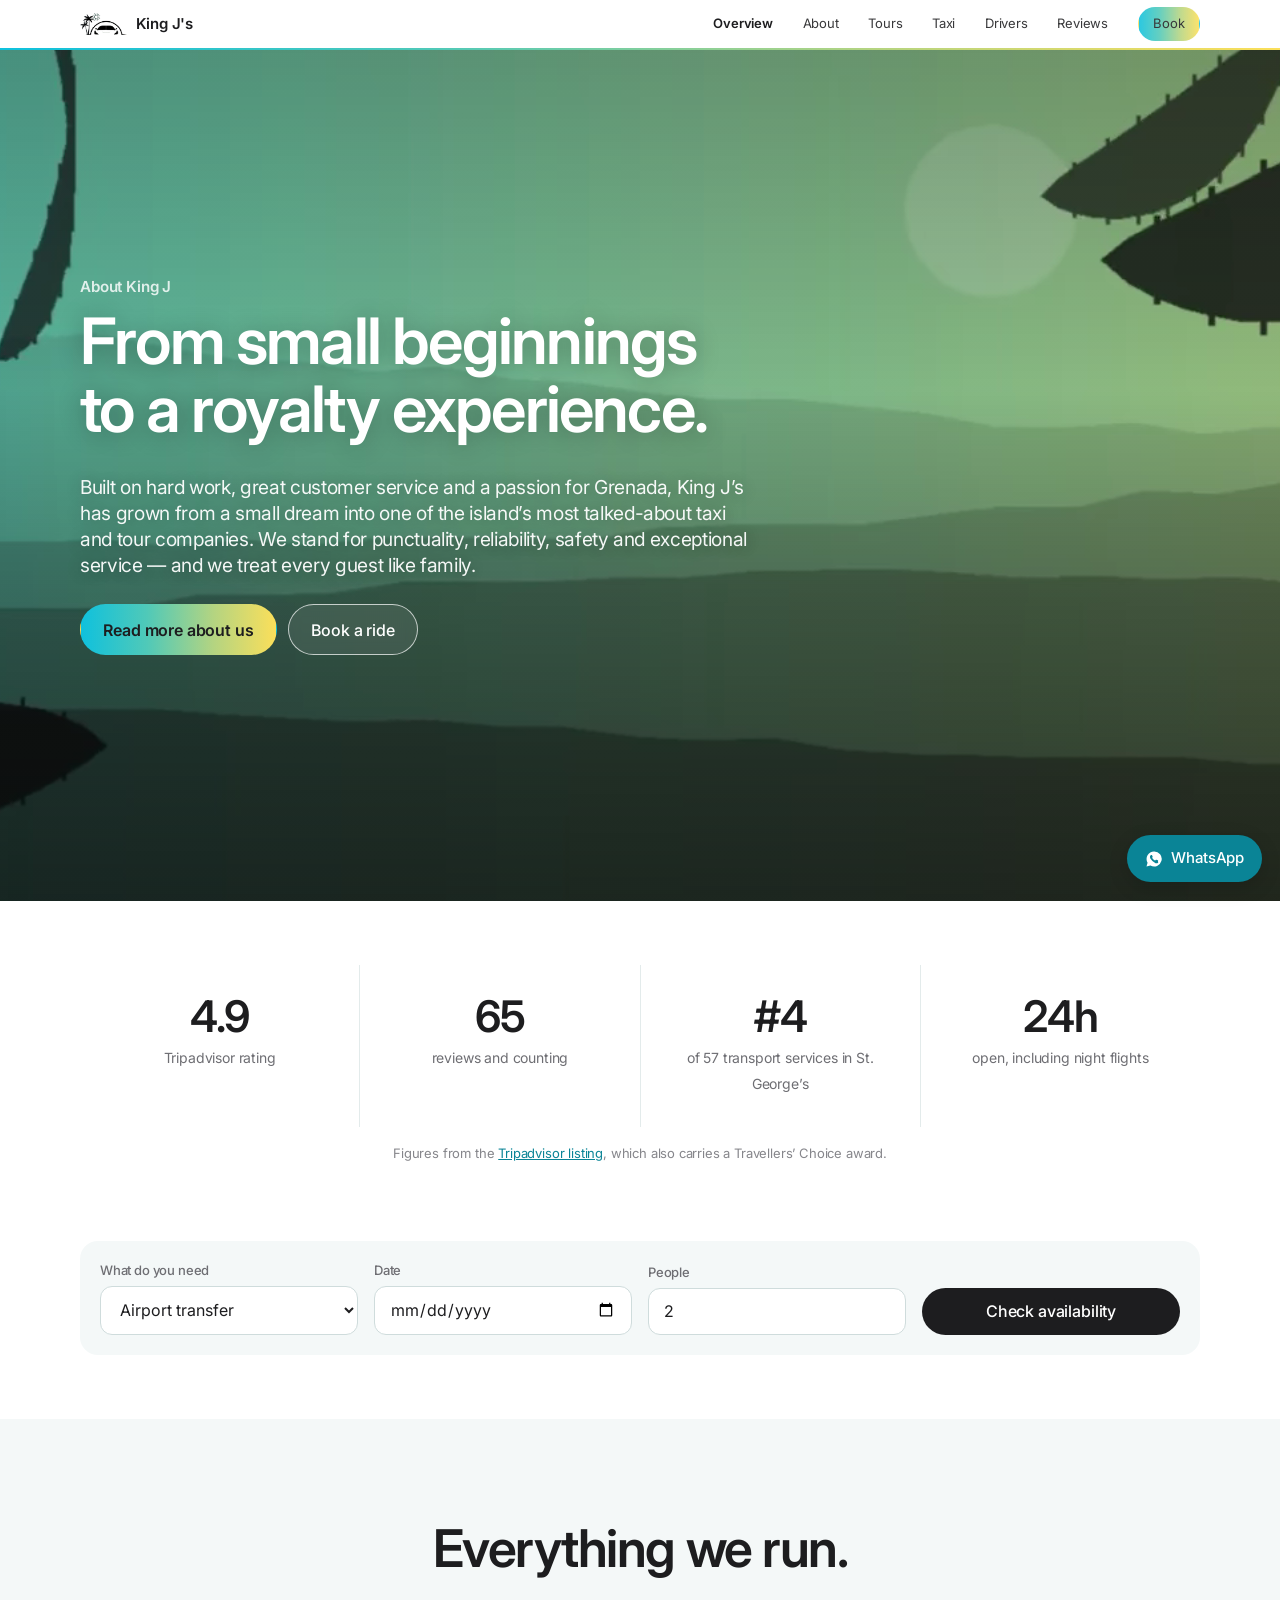
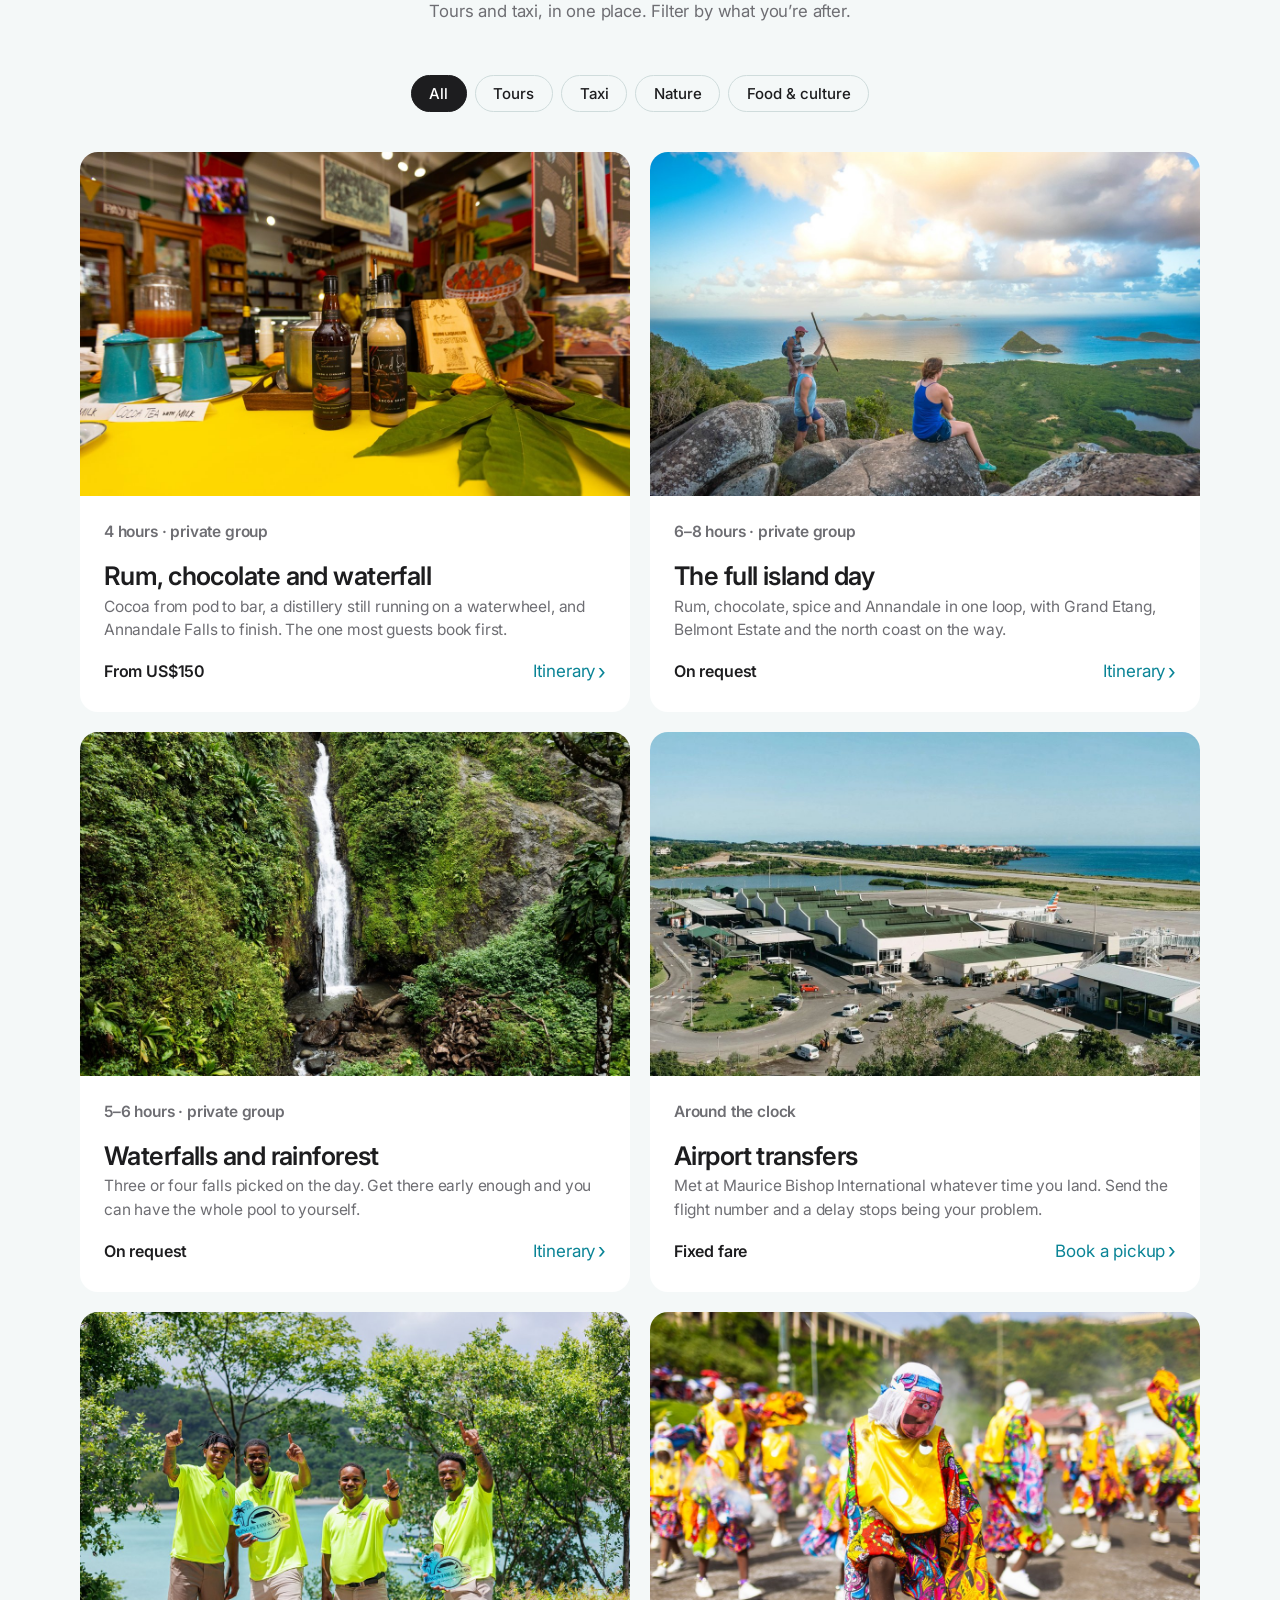
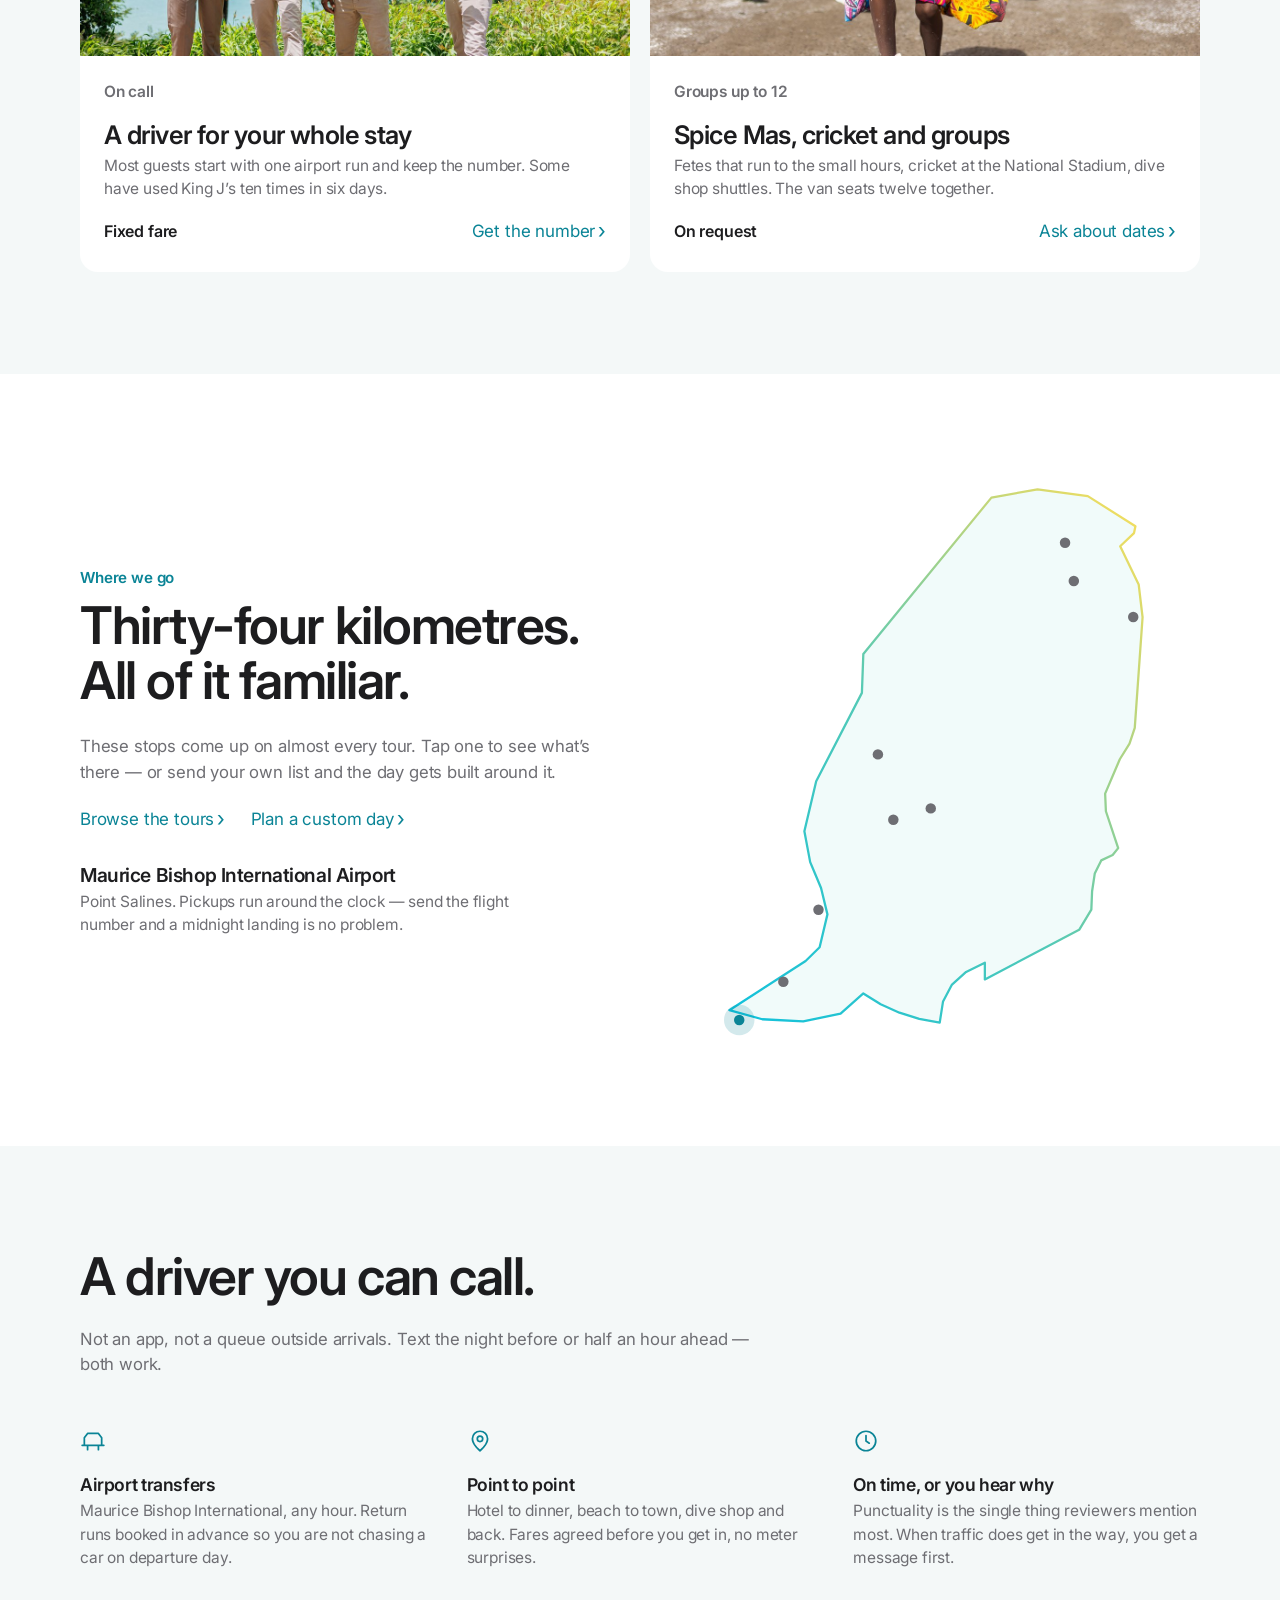
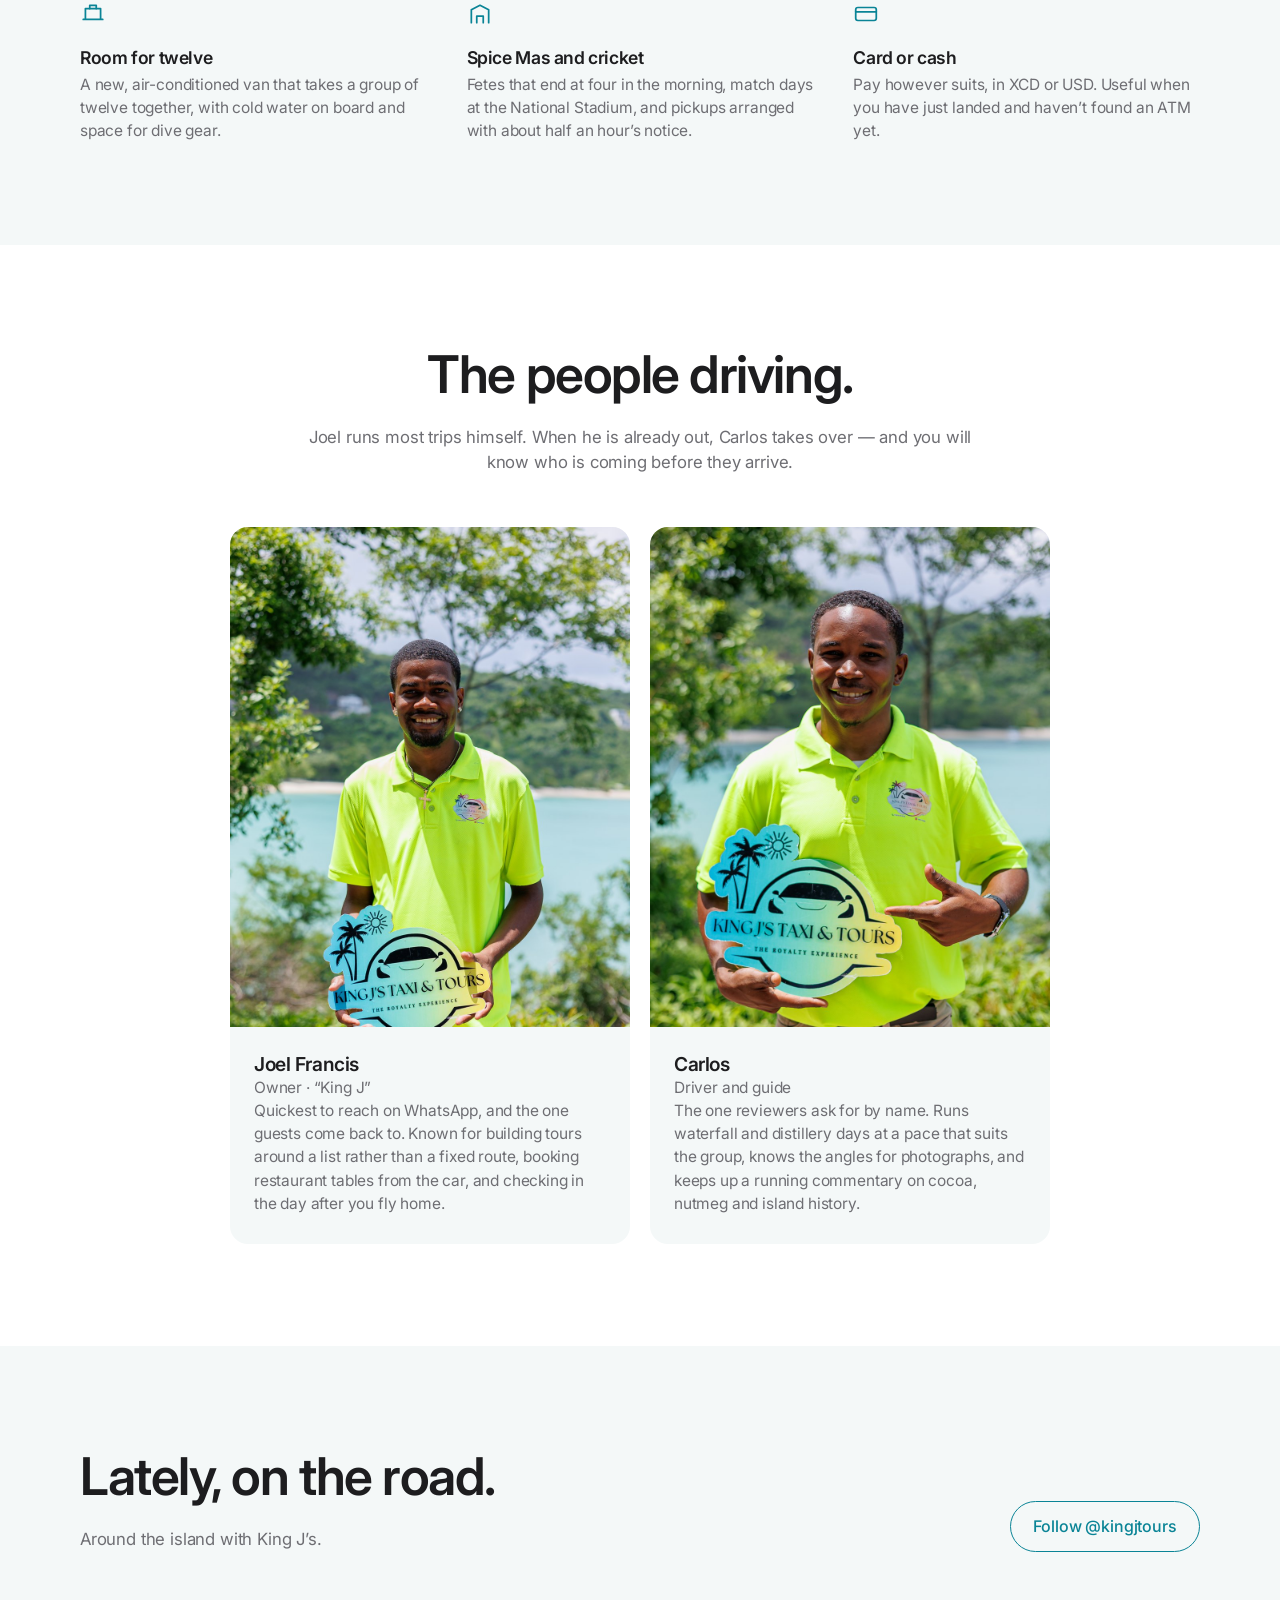
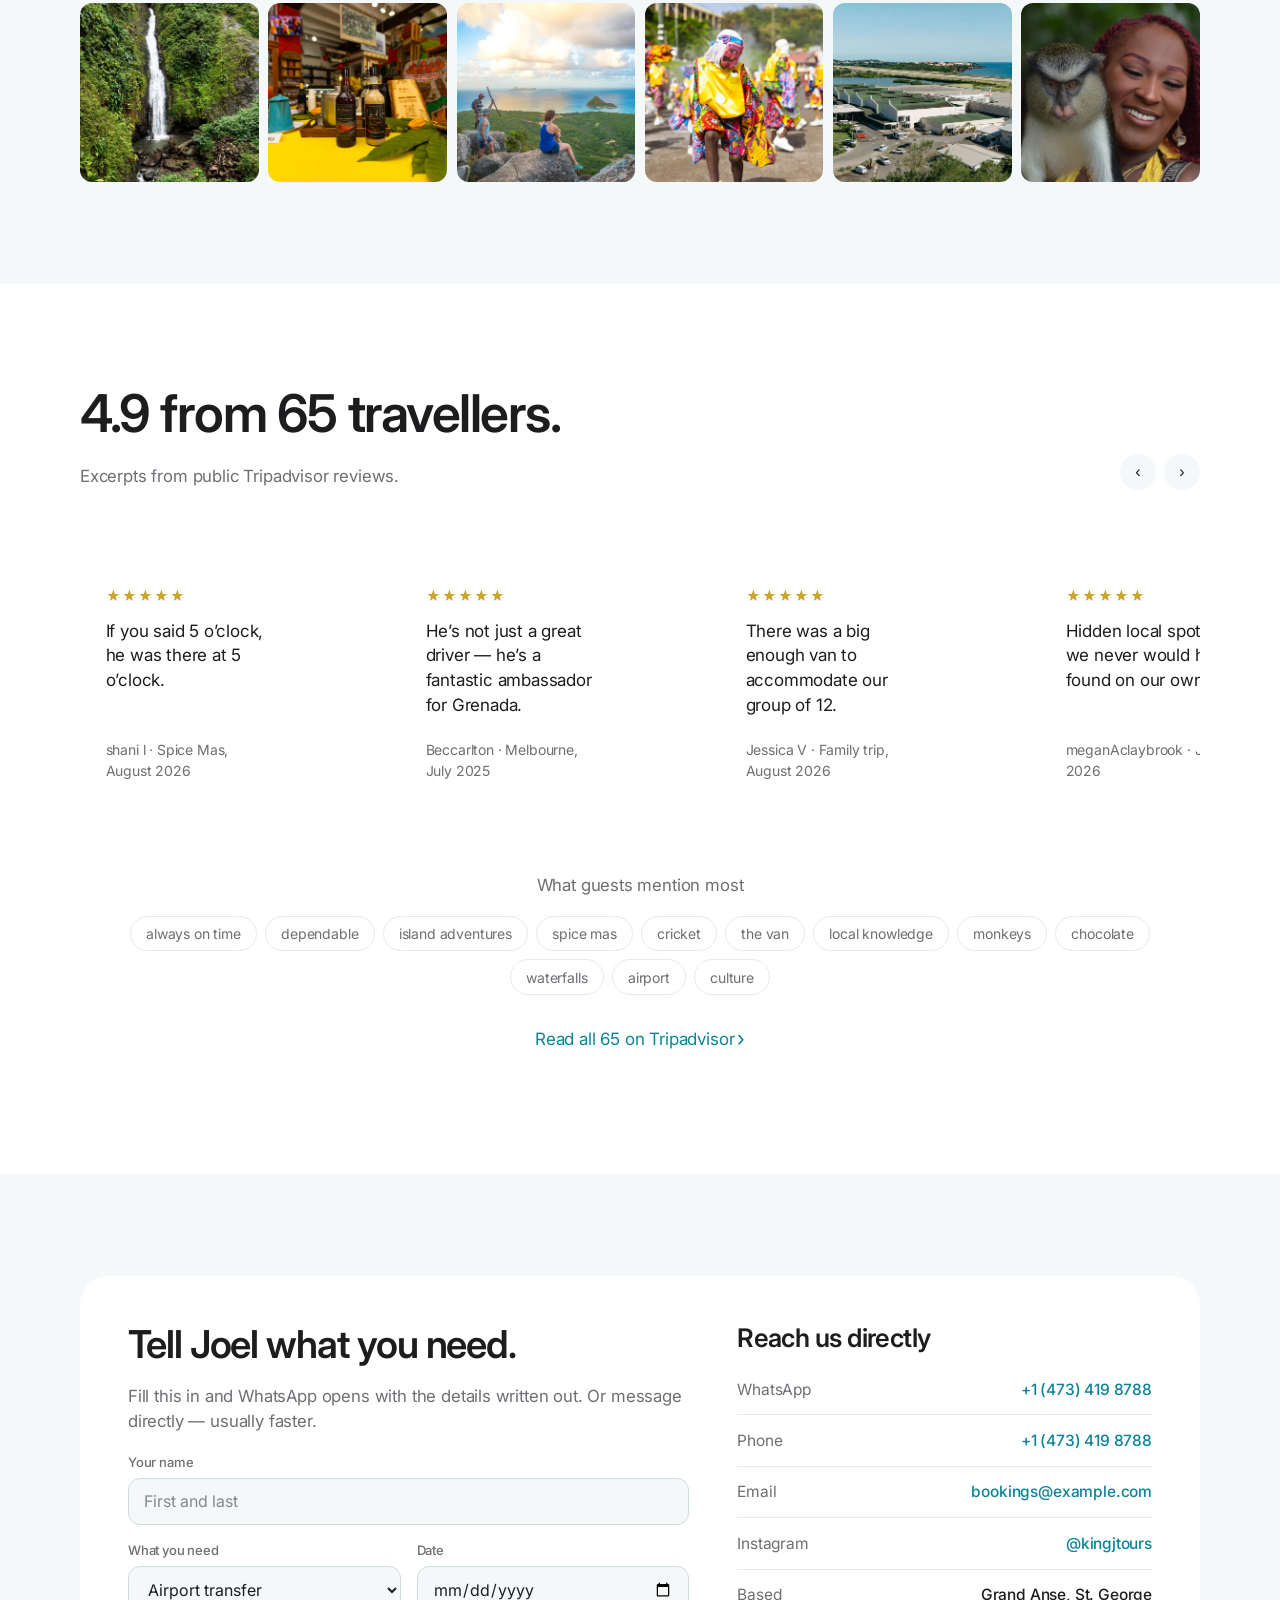
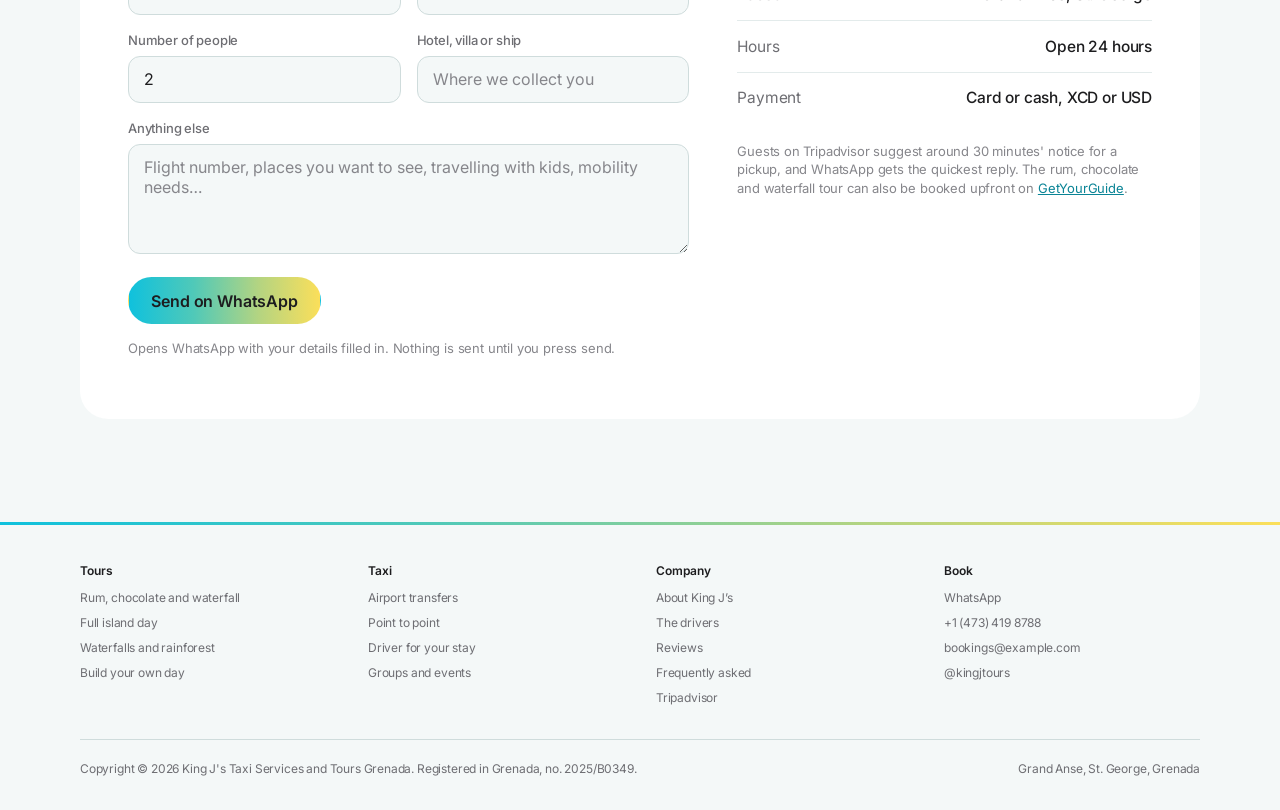
==== index.html @ 4b61e9f8 "Add files via upload" ====
<!DOCTYPE html>
<html lang="en">
<head>
<meta charset="utf-8">
<meta name="viewport" content="width=device-width, initial-scale=1">
<title>King J&rsquo;s Taxi Services &amp; Tours &mdash; Private taxi and island tours in Grenada</title>
<meta name="description" content="Private taxi and island tours in Grenada. 4.9 from 65 Tripadvisor reviews. Airport transfers around the clock, a driver for your whole stay, and tours built around your list.">
<link rel="icon" href="assets/img/kingj-logo.png">
<link rel="preconnect" href="https://fonts.googleapis.com">
<link rel="preconnect" href="https://fonts.gstatic.com" crossorigin>
<link href="https://fonts.googleapis.com/css2?family=Inter:wght@400;500;600;700&display=swap" rel="stylesheet">
<link rel="stylesheet" href="assets/css/style.css">
</head>
<body>
<a class="skip" href="#main">Skip to content</a>

<header class="masthead">
  <div class="wrap wrap--wide masthead__inner">
    <a class="brand" href="index.html">
      <img src="assets/img/kingj-mark.png" alt="" width="1186" height="556">
      <span class="brand__name">King J's</span>
    </a>
    <button class="nav-toggle" type="button" aria-expanded="false" aria-controls="primary-nav">Menu</button>
    <nav class="nav" id="primary-nav" aria-label="Primary">
      <a href="index.html" aria-current="page">Overview</a>
      <a href="about.html">About</a>
      <a href="tours.html">Tours</a>
      <a href="index.html#taxi">Taxi</a>
      <a href="index.html#drivers">Drivers</a>
      <a href="index.html#reviews">Reviews</a>
      <a class="btn btn--primary" href="contact.html">Book</a>
    </nav>
  </div>
</header>

<main id="main">

  <!-- HERO SLIDER -->
  <section class="hero">
      <video class="hero__bg" autoplay muted loop playsinline preload="metadata" aria-label="A waterfall in tropical rainforest">
          <!-- 1. assets/video/hero.mp4 if you add one (own footage, or the Pexels clip downloaded)
               2. real HD waterfall footage from Pexels, free licence
               3. generated placeholder loop, only if the network fails -->
          <source src="assets/video/hero.mp4" type="video/mp4">
          <source src="https://videos.pexels.com/video-files/33720041/14319041_1920_1080_24fps.mp4" type="video/mp4">
          <source src="assets/video/rainforest-placeholder.mp4" type="video/mp4">
          <source src="assets/video/rainforest-placeholder.webm" type="video/webm">
        </video>
      <div class="hero__scrim"></div>
      <article class="slide slide--about is-active">
        <div class="wrap wrap--wide slide__inner">
          <p class="eyebrow eyebrow--light">About King J</p>
          <h1>From small beginnings to a royalty experience.</h1>
          <p class="lede">Built on hard work, great customer service and a passion for Grenada, King J&rsquo;s has grown from a small dream into one of the island&rsquo;s most talked-about taxi and tour companies. We stand for punctuality, reliability, safety and exceptional service &mdash; and we treat every guest like family.</p>
          <p class="slide__actions"><a class="btn btn--primary" href="about.html">Read more about us</a><a class="btn btn--ghost" href="contact.html">Book a ride</a></p>
        </div>
      </article>
  </section>

  <!-- STATS -->
  <section class="band band--tight">
    <div class="wrap wrap--wide">
      <div class="stats">
        <div class="stat"><b>4.9</b><span>Tripadvisor rating</span></div>
        <div class="stat"><b>65</b><span>reviews and counting</span></div>
        <div class="stat"><b>#4</b><span>of 57 transport services in St. George&rsquo;s</span></div>
        <div class="stat"><b>24h</b><span>open, including night flights</span></div>
      </div>
      <p class="fine center" style="margin-top:1.1rem">Figures from the <a href='https://www.tripadvisor.com/Attraction_Review-g147296-d32974314-Reviews-King_J_s_Taxi_Services_Tours-St_George_s_Saint_George_Parish_Grenada.html' rel="noopener">Tripadvisor listing</a>, which also carries a Travellers&rsquo; Choice award.</p>
    </div>
  </section>

  <!-- QUICK BOOK -->
  <section class="band band--tight" style="padding-top:0">
    <div class="wrap wrap--wide">
      <form class="quickbar" id="quick-form" data-whatsapp='14734198788' aria-label="Quick booking">
        <div class="field" style="margin:0">
          <label for="q-service">What do you need</label>
          <select id="q-service" name="service">
            <option>Airport transfer</option>
            <option>Taxi around the island</option>
            <option>Driver for my whole stay</option>
            <option>Rum, chocolate and waterfall tour</option>
            <option>Full island tour</option>
            <option>Something custom</option>
          </select>
        </div>
        <div class="field" style="margin:0">
          <label for="q-date">Date</label>
          <input id="q-date" name="date" type="date">
        </div>
        <div class="field" style="margin:0">
          <label for="q-guests">People</label>
          <input id="q-guests" name="guests" type="number" min="1" value="2">
        </div>
        <div class="quickbar__go"><button class="btn btn--dark" type="submit">Check availability</button></div>
      </form>
    </div>
  </section>

  <!-- EXPLORE -->
  <section class="band band--alt" id="explore">
    <div class="wrap wrap--wide">
      <div class="band__head center">
        <h2>Everything we run.</h2>
        <p class="sub">Tours and taxi, in one place. Filter by what you&rsquo;re after.</p>
      </div>
      <div class="tabs" role="tablist" aria-label="Filter services">
        <button type="button" role="tab" data-filter="all" aria-selected="true">All</button>
        <button type="button" role="tab" data-filter="tour" aria-selected="false">Tours</button>
        <button type="button" role="tab" data-filter="taxi" aria-selected="false">Taxi</button>
        <button type="button" role="tab" data-filter="nature" aria-selected="false">Nature</button>
        <button type="button" role="tab" data-filter="culture" aria-selected="false">Food &amp; culture</button>
      </div>
      <div class="tiles">
        <a class="tile" href="tours.html#chocolate" data-cat="tour culture">
          <figure class="photo "><img src="assets/img/card-chocolate.jpg" alt="Cocoa rum liqueurs and fresh cocoa pods at the tasting" loading="lazy"></figure>
          <div class="tile__body">
            <p class="tile__kicker">4 hours &middot; private group</p>
            <h3>Rum, chocolate and waterfall</h3>
            <p>Cocoa from pod to bar, a distillery still running on a waterwheel, and Annandale Falls to finish. The one most guests book first.</p>
            <div class="tile__foot"><span class="tile__price">From US$150</span><span class="chev">Itinerary</span></div>
          </div>
        </a>
        <a class="tile" href="tours.html#island" data-cat="tour culture nature">
          <figure class="photo "><img src="assets/img/card-island.jpg" alt="The view from Welcome Stone over Levera and the northern isles" loading="lazy"></figure>
          <div class="tile__body">
            <p class="tile__kicker">6&ndash;8 hours &middot; private group</p>
            <h3>The full island day</h3>
            <p>Rum, chocolate, spice and Annandale in one loop, with Grand Etang, Belmont Estate and the north coast on the way.</p>
            <div class="tile__foot"><span class="tile__price">On request</span><span class="chev">Itinerary</span></div>
          </div>
        </a>
        <a class="tile" href="tours.html#waterfalls" data-cat="tour nature">
          <figure class="photo "><img src="assets/img/card-falls.jpg" alt="A waterfall in the Grenadian rainforest" loading="lazy"></figure>
          <div class="tile__body">
            <p class="tile__kicker">5&ndash;6 hours &middot; private group</p>
            <h3>Waterfalls and rainforest</h3>
            <p>Three or four falls picked on the day. Get there early enough and you can have the whole pool to yourself.</p>
            <div class="tile__foot"><span class="tile__price">On request</span><span class="chev">Itinerary</span></div>
          </div>
        </a>
        <a class="tile" href="contact.html" data-cat="taxi">
          <figure class="photo "><img src="assets/img/card-airport.jpg" alt="Maurice Bishop International Airport from the hillside" loading="lazy"></figure>
          <div class="tile__body">
            <p class="tile__kicker">Around the clock</p>
            <h3>Airport transfers</h3>
            <p>Met at Maurice Bishop International whatever time you land. Send the flight number and a delay stops being your problem.</p>
            <div class="tile__foot"><span class="tile__price">Fixed fare</span><span class="chev">Book a pickup</span></div>
          </div>
        </a>
        <a class="tile" href="contact.html" data-cat="taxi">
          <figure class="photo "><img src="assets/img/card-taxi.jpg" alt="The King J&rsquo;s drivers above Grand Anse" loading="lazy"></figure>
          <div class="tile__body">
            <p class="tile__kicker">On call</p>
            <h3>A driver for your whole stay</h3>
            <p>Most guests start with one airport run and keep the number. Some have used King J&rsquo;s ten times in six days.</p>
            <div class="tile__foot"><span class="tile__price">Fixed fare</span><span class="chev">Get the number</span></div>
          </div>
        </a>
        <a class="tile" href="contact.html" data-cat="taxi culture">
          <figure class="photo "><img src="assets/img/card-events.jpg" alt="An ole mas band on the road at Spice Mas" loading="lazy"></figure>
          <div class="tile__body">
            <p class="tile__kicker">Groups up to 12</p>
            <h3>Spice Mas, cricket and groups</h3>
            <p>Fetes that run to the small hours, cricket at the National Stadium, dive shop shuttles. The van seats twelve together.</p>
            <div class="tile__foot"><span class="tile__price">On request</span><span class="chev">Ask about dates</span></div>
          </div>
        </a>
      </div>
    </div>
  </section>

  <!-- MAP -->
  <section class="band" id="map">
    <div class="wrap wrap--wide split">
      <div>
        <p class="eyebrow">Where we go</p>
        <h2>Thirty-four kilometres. All of it familiar.</h2>
        <p class="sub">These stops come up on almost every tour. Tap one to see what&rsquo;s there &mdash; or send your own list and the day gets built around it.</p>
        <div class="chev-row" style="margin-top:1.4rem"><a class="chev" href="tours.html">Browse the tours</a><a class="chev" href="contact.html">Plan a custom day</a></div>
        <div class="island__readout" aria-live="polite" style="margin-top:2rem">
          <h3 id="stop-title">Maurice Bishop International Airport</h3>
          <p id="stop-desc">Point Salines. Pickups run around the clock — send the flight number and a midnight landing is no problem.</p>
        </div>
      </div>
      <div class="island"><svg viewBox="0 0 462 588" role="img" aria-label="Map of Grenada showing the stops King J's drives to">
          <title>Grenada</title>
          <defs><linearGradient id="coastGrad" x1="0" y1="1" x2="1" y2="0"><stop offset="0%" stop-color="#0FC1DD"/><stop offset="45%" stop-color="#50C9B8"/><stop offset="75%" stop-color="#B4D481"/><stop offset="100%" stop-color="#FBDF5A"/></linearGradient></defs>
          <path class="island__coast" d="M 424.4 73.8 L 443.8 113.9 L 447.9 148.3 L 439.7 264.5 L 434.2 281.0 L 424.0 297.4 L 408.6 333.5 L 409.4 352.0 L 422.3 390.7 L 416.5 398.0 L 404.5 403.6 L 397.7 417.5 L 394.9 436.0 L 394.1 455.3 L 381.3 476.5 L 282.3 528.6 L 282.3 511.0 L 262.6 520.7 L 247.8 534.0 L 238.4 551.7 L 234.9 574.0 L 213.4 570.0 L 192.6 563.5 L 172.9 554.6 L 154.7 543.3 L 130.8 564.4 L 91.6 572.7 L 48.6 570.4 L 14.0 560.9 L 94.1 509.2 L 108.8 494.8 L 117.0 460.3 L 110.3 432.6 L 98.9 405.4 L 92.8 373.1 L 105.2 320.5 L 153.2 227.7 L 154.7 186.8 L 289.2 22.7 L 337.6 14.0 L 390.4 21.1 L 440.4 52.7 L 438.9 60.0 Z"/>
          <g class="pin" role="button" tabindex="0" aria-pressed="true" data-name="Maurice Bishop International Airport" data-desc="Point Salines. Pickups run around the clock — send the flight number and a midnight landing is no problem."><circle class="halo" cx="24.4" cy="571.2" r="16"/><circle class="dot" cx="24.4" cy="571.2" r="5.5"/></g>
          <g class="pin" role="button" tabindex="0" aria-pressed="false" data-name="Grand Anse" data-desc="Two miles of beach, most of the island's hotels, and where King J's is based."><circle class="halo" cx="70.7" cy="531.1" r="16"/><circle class="dot" cx="70.7" cy="531.1" r="5.5"/></g>
          <g class="pin" role="button" tabindex="0" aria-pressed="false" data-name="St. George's &amp; Fort Frederick" data-desc="The harbour, Market Square on a Saturday morning, and the fort with a view of both coasts."><circle class="halo" cx="107.6" cy="455.4" r="16"/><circle class="dot" cx="107.6" cy="455.4" r="5.5"/></g>
          <g class="pin" role="button" tabindex="0" aria-pressed="false" data-name="Annandale Falls" data-desc="The waterfall that finishes most half-day tours. Easy to reach, deep enough to swim."><circle class="halo" cx="186.2" cy="360.9" r="16"/><circle class="dot" cx="186.2" cy="360.9" r="5.5"/></g>
          <g class="pin" role="button" tabindex="0" aria-pressed="false" data-name="Concord Falls" data-desc="Up the valley, then a short walk. Quieter than Annandale and good for a long swim."><circle class="halo" cx="170.0" cy="292.3" r="16"/><circle class="dot" cx="170.0" cy="292.3" r="5.5"/></g>
          <g class="pin" role="button" tabindex="0" aria-pressed="false" data-name="Grand Etang National Park" data-desc="A crater lake at 1,700 feet. Guests regularly mention the mona monkeys along this road."><circle class="halo" cx="225.5" cy="349.0" r="16"/><circle class="dot" cx="225.5" cy="349.0" r="5.5"/></g>
          <g class="pin" role="button" tabindex="0" aria-pressed="false" data-name="Belmont Estate" data-desc="A working cocoa plantation in St. Patrick's — tree to bar, and lunch worth planning around."><circle class="halo" cx="375.7" cy="110.3" r="16"/><circle class="dot" cx="375.7" cy="110.3" r="5.5"/></g>
          <g class="pin" role="button" tabindex="0" aria-pressed="false" data-name="River Antoine Rum Distillery" data-desc="Still running on a waterwheel from the 1780s. The overproof is as strong as people warn you."><circle class="halo" cx="438.1" cy="148.1" r="16"/><circle class="dot" cx="438.1" cy="148.1" r="5.5"/></g>
          <g class="pin" role="button" tabindex="0" aria-pressed="false" data-name="Sauteurs &amp; Levera" data-desc="The far north. Leapers' Hill, the Atlantic on one side, turtle beaches in season."><circle class="halo" cx="366.5" cy="70.1" r="16"/><circle class="dot" cx="366.5" cy="70.1" r="5.5"/></g>
        </svg></div>
    </div>
  </section>

  <!-- TAXI -->
  <section class="band band--alt" id="taxi">
    <div class="wrap wrap--wide">
      <div class="band__head">
        <h2>A driver you can call.</h2>
        <p class="sub">Not an app, not a queue outside arrivals. Text the night before or half an hour ahead &mdash; both work.</p>
      </div>
      <div class="features">
        <div class="feature">
          <svg class="feature__mark" viewBox="0 0 24 24" aria-hidden="true"><path d="M2 16h20M4 16V9l3-4h10l3 4v7M7 20v-4M17 20v-4"/></svg>
          <h3>Airport transfers</h3>
          <p>Maurice Bishop International, any hour. Return runs booked in advance so you are not chasing a car on departure day.</p>
        </div>
        <div class="feature">
          <svg class="feature__mark" viewBox="0 0 24 24" aria-hidden="true"><path d="M12 21s7-5.6 7-11a7 7 0 1 0-14 0c0 5.4 7 11 7 11Z"/><circle cx="12" cy="10" r="2.5"/></svg>
          <h3>Point to point</h3>
          <p>Hotel to dinner, beach to town, dive shop and back. Fares agreed before you get in, no meter surprises.</p>
        </div>
        <div class="feature">
          <svg class="feature__mark" viewBox="0 0 24 24" aria-hidden="true"><circle cx="12" cy="12" r="9"/><path d="M12 7v5l3 2"/></svg>
          <h3>On time, or you hear why</h3>
          <p>Punctuality is the single thing reviewers mention most. When traffic does get in the way, you get a message first.</p>
        </div>
        <div class="feature">
          <svg class="feature__mark" viewBox="0 0 24 24" aria-hidden="true"><path d="M3 17h18M5 17V7h14v10"/><path d="M9 7V4h6v3"/></svg>
          <h3>Room for twelve</h3>
          <p>A new, air-conditioned van that takes a group of twelve together, with cold water on board and space for dive gear.</p>
        </div>
        <div class="feature">
          <svg class="feature__mark" viewBox="0 0 24 24" aria-hidden="true"><path d="M4 20V8l8-4 8 4v12"/><path d="M9 20v-6h6v6"/></svg>
          <h3>Spice Mas and cricket</h3>
          <p>Fetes that end at four in the morning, match days at the National Stadium, and pickups arranged with about half an hour&rsquo;s notice.</p>
        </div>
        <div class="feature">
          <svg class="feature__mark" viewBox="0 0 24 24" aria-hidden="true"><rect x="2.5" y="6" width="19" height="12" rx="2"/><path d="M2.5 10h19"/></svg>
          <h3>Card or cash</h3>
          <p>Pay however suits, in XCD or USD. Useful when you have just landed and haven&rsquo;t found an ATM yet.</p>
        </div>
      </div>
    </div>
  </section>

  <!-- DRIVERS -->
  <section class="band" id="drivers">
    <div class="wrap wrap--wide">
      <div class="band__head center">
        <h2>The people driving.</h2>
        <p class="sub">Joel runs most trips himself. When he is already out, Carlos takes over &mdash; and you will know who is coming before they arrive.</p>
      </div>
      <div class="people people--two">
        <div class="person">
          <figure class="photo"><img src="assets/img/driver-joel.jpg" alt="Joel Francis, owner of King J&rsquo;s Taxi &amp; Tours" loading="lazy"></figure>
          <div class="person__body">
            <h3>Joel Francis</h3>
            <p class="person__role">Owner &middot; &ldquo;King J&rdquo;</p>
            <p>Quickest to reach on WhatsApp, and the one guests come back to. Known for building tours around a list rather than a fixed route, booking restaurant tables from the car, and checking in the day after you fly home.</p>
          </div>
        </div>
        <div class="person">
          <figure class="photo"><img src="assets/img/driver-carlos.jpg" alt="Carlos, driver and guide at King J&rsquo;s" loading="lazy"></figure>
          <div class="person__body">
            <h3>Carlos</h3>
            <p class="person__role">Driver and guide</p>
            <p>The one reviewers ask for by name. Runs waterfall and distillery days at a pace that suits the group, knows the angles for photographs, and keeps up a running commentary on cocoa, nutmeg and island history.</p>
          </div>
        </div>
      </div>
    </div>
  </section>

  <!-- INSTAGRAM -->
  <section class="band band--alt" id="instagram">
    <div class="wrap wrap--wide">
      <div class="band__head" style="display:flex;align-items:flex-end;justify-content:space-between;gap:2rem;flex-wrap:wrap">
        <div>
          <h2>Lately, on the road.</h2>
          <p class="sub" style="margin-bottom:0">Around the island with King J&rsquo;s.</p>
        </div>
        <a class="btn btn--outline" href="https://www.instagram.com/kingjtours" rel="noopener">Follow @kingjtours</a>
      </div>
      <div class="ig-grid">
        <a class="photo" href="https://www.instagram.com/kingjtours" rel="noopener" aria-label="Open @kingjtours on Instagram"><img src="assets/img/card-falls.jpg" alt="A waterfall in the Grenadian rainforest" loading="lazy"></a>
        <a class="photo" href="https://www.instagram.com/kingjtours" rel="noopener" aria-label="Open @kingjtours on Instagram"><img src="assets/img/card-chocolate.jpg" alt="Cocoa rum liqueurs and fresh cocoa pods at the tasting" loading="lazy"></a>
        <a class="photo" href="https://www.instagram.com/kingjtours" rel="noopener" aria-label="Open @kingjtours on Instagram"><img src="assets/img/card-island.jpg" alt="The view from Welcome Stone over Levera and the northern isles" loading="lazy"></a>
        <a class="photo" href="https://www.instagram.com/kingjtours" rel="noopener" aria-label="Open @kingjtours on Instagram"><img src="assets/img/card-events.jpg" alt="An ole mas band on the road at Spice Mas" loading="lazy"></a>
        <a class="photo" href="https://www.instagram.com/kingjtours" rel="noopener" aria-label="Open @kingjtours on Instagram"><img src="assets/img/card-airport.jpg" alt="Maurice Bishop International Airport from the hillside" loading="lazy"></a>
        <a class="photo" href="https://www.instagram.com/kingjtours" rel="noopener" aria-label="Open @kingjtours on Instagram"><img src="assets/img/tour-custom.jpg" alt="Welcome Stone" loading="lazy"></a>
      </div>
    </div>
  </section>

  <!-- REVIEWS -->
  <section class="band" id="reviews">
    <div class="wrap wrap--wide">
      <div class="band__head" style="display:flex;align-items:flex-end;justify-content:space-between;gap:2rem;flex-wrap:wrap">
        <div>
          <h2>4.9 from 65 travellers.</h2>
          <p class="sub" style="margin-bottom:0">Excerpts from public Tripadvisor reviews.</p>
        </div>
        <div class="rail-nav" data-rail="review-rail">
          <button type="button" data-dir="prev" aria-label="Previous reviews">&#8249;</button>
          <button type="button" data-dir="next" aria-label="More reviews">&#8250;</button>
        </div>
      </div>
      <div class="rail" id="review-rail">
        <figure class="review"><p class="stars" aria-label="Five out of five">&#9733;&#9733;&#9733;&#9733;&#9733;</p><blockquote>If you said 5 o&rsquo;clock, he was there at 5 o&rsquo;clock.</blockquote><figcaption>shani l &middot; Spice Mas, August 2026</figcaption></figure>
        <figure class="review"><p class="stars" aria-label="Five out of five">&#9733;&#9733;&#9733;&#9733;&#9733;</p><blockquote>He&rsquo;s not just a great driver &mdash; he&rsquo;s a fantastic ambassador for Grenada.</blockquote><figcaption>Beccarlton &middot; Melbourne, July 2025</figcaption></figure>
        <figure class="review"><p class="stars" aria-label="Five out of five">&#9733;&#9733;&#9733;&#9733;&#9733;</p><blockquote>There was a big enough van to accommodate our group of 12.</blockquote><figcaption>Jessica V &middot; Family trip, August 2026</figcaption></figure>
        <figure class="review"><p class="stars" aria-label="Five out of five">&#9733;&#9733;&#9733;&#9733;&#9733;</p><blockquote>Hidden local spots we never would have found on our own.</blockquote><figcaption>meganAclaybrook &middot; July 2026</figcaption></figure>
        <figure class="review"><p class="stars" aria-label="Five out of five">&#9733;&#9733;&#9733;&#9733;&#9733;</p><blockquote>He followed up with us the next day to ensure we were home safe.</blockquote><figcaption>Aleya S &middot; November 2025</figcaption></figure>
        <figure class="review"><p class="stars" aria-label="Five out of five">&#9733;&#9733;&#9733;&#9733;&#9733;</p><blockquote>Action-packed but never felt rushed.</blockquote><figcaption>Explore63485183078 &middot; Solo birthday trip, June 2026</figcaption></figure>
        <figure class="review"><p class="stars" aria-label="Five out of five">&#9733;&#9733;&#9733;&#9733;&#9733;</p><blockquote>His van is new, spotless, and cool.</blockquote><figcaption>Philip T &middot; February 2026</figcaption></figure>
        <figure class="review"><p class="stars" aria-label="Five out of five">&#9733;&#9733;&#9733;&#9733;&#9733;</p><blockquote>He stepped in and stopped us from getting taken advantage of as tourists.</blockquote><figcaption>Ceilidh C &middot; March 2026</figcaption></figure>
      </div>
      <p class="sub center" style="margin:2.5rem auto 1.1rem">What guests mention most</p>
      <div class="mentions"><span>always on time</span><span>dependable</span><span>island adventures</span><span>spice mas</span><span>cricket</span><span>the van</span><span>local knowledge</span><span>monkeys</span><span>chocolate</span><span>waterfalls</span><span>airport</span><span>culture</span></div>
      <p class="center" style="margin-top:2rem"><a class="chev" href='https://www.tripadvisor.com/Attraction_Review-g147296-d32974314-Reviews-King_J_s_Taxi_Services_Tours-St_George_s_Saint_George_Parish_Grenada.html' rel="noopener">Read all 65 on Tripadvisor</a></p>
    </div>
  </section>

  <!-- BOOK -->
  <section class="band band--alt" id="book">
    <div class="wrap wrap--wide">
      <div class="panel book">
        <div>
          <h2 style="font-size:clamp(1.7rem,3vw,2.4rem)">Tell Joel what you need.</h2>
          <p class="sub">Fill this in and WhatsApp opens with the details written out. Or message directly &mdash; usually faster.</p>

        <form id="booking-form" data-whatsapp="14734198788">
          <div class="field">
            <label for="f-name">Your name</label>
            <input id="f-name" name="name" type="text" required placeholder="First and last">
          </div>
          <div class="field-row">
            <div class="field">
              <label for="f-service">What you need</label>
              <select id="f-service" name="service">
                <option>Airport transfer</option>
                <option>Taxi around the island</option>
                <option>Driver for my whole stay</option>
                <option>Rum, chocolate and waterfall tour</option>
                <option>Full island tour</option>
                <option>Waterfalls and rainforest tour</option>
                <option>Custom day — I'll explain</option>
              </select>
            </div>
            <div class="field">
              <label for="f-date">Date</label>
              <input id="f-date" name="date" type="date">
            </div>
          </div>
          <div class="field-row">
            <div class="field">
              <label for="f-guests">Number of people</label>
              <input id="f-guests" name="guests" type="number" min="1" value="2">
            </div>
            <div class="field">
              <label for="f-where">Hotel, villa or ship</label>
              <input id="f-where" name="where" type="text" placeholder="Where we collect you">
            </div>
          </div>
          <div class="field">
            <label for="f-notes">Anything else</label>
            <textarea id="f-notes" name="notes" placeholder="Flight number, places you want to see, travelling with kids, mobility needs…"></textarea>
          </div>
          <button class="btn btn--primary" type="submit">Send on WhatsApp</button>
          <p class="fine" style="margin-top:.9rem">Opens WhatsApp with your details filled in. Nothing is sent until you press send.</p>
        </form>

        </div>

        <aside>
          <h3>Reach us directly</h3>
          <ul class="facts">
            <li><span>WhatsApp</span><span><a href="https://wa.me/14734198788">+1 (473) 419 8788</a></span></li>
            <li><span>Phone</span><span><a href="tel:+14734198788">+1 (473) 419 8788</a></span></li>
            <!-- TODO: replace this placeholder email -->
            <li><span>Email</span><span><a href="mailto:bookings@example.com">bookings@example.com</a></span></li>
            <li><span>Instagram</span><span><a href="https://www.instagram.com/kingjtours" rel="noopener">@kingjtours</a></span></li>
            <li><span>Based</span><span>Grand Anse, St. George</span></li>
            <li><span>Hours</span><span>Open 24 hours</span></li>
            <li><span>Payment</span><span>Card or cash, XCD or USD</span></li>
          </ul>
          <p class="fine" style="margin-top:1.2rem">Guests on Tripadvisor suggest around 30 minutes' notice for a pickup, and WhatsApp gets the quickest reply. The rum, chocolate and waterfall tour can also be booked upfront on <a href="https://www.getyourguide.com/king-j-s-taxi-services-and-tours-grenada-s675762/" rel="noopener">GetYourGuide</a>.</p>
        </aside>

      </div>
    </div>
  </section>

</main>

<footer class="foot">
  <div class="foot__rule" aria-hidden="true"></div>
  <div class="wrap wrap--wide">
    <div class="foot__grid">
      <div>
        <h4>Tours</h4>
        <ul>
          <li><a href="tours.html#chocolate">Rum, chocolate and waterfall</a></li>
          <li><a href="tours.html#island">Full island day</a></li>
          <li><a href="tours.html#waterfalls">Waterfalls and rainforest</a></li>
          <li><a href="tours.html#custom">Build your own day</a></li>
        </ul>
      </div>
      <div>
        <h4>Taxi</h4>
        <ul>
          <li><a href="index.html#taxi">Airport transfers</a></li>
          <li><a href="index.html#taxi">Point to point</a></li>
          <li><a href="index.html#taxi">Driver for your stay</a></li>
          <li><a href="index.html#taxi">Groups and events</a></li>
        </ul>
      </div>
      <div>
        <h4>Company</h4>
        <ul>
          <li><a href="about.html">About King J&rsquo;s</a></li>
          <li><a href="index.html#drivers">The drivers</a></li>
          <li><a href="index.html#reviews">Reviews</a></li>
          <li><a href="contact.html">Frequently asked</a></li>
          <li><a href="https://www.tripadvisor.com/Attraction_Review-g147296-d32974314-Reviews-King_J_s_Taxi_Services_Tours-St_George_s_Saint_George_Parish_Grenada.html" rel="noopener">Tripadvisor</a></li>
        </ul>
      </div>
      <div>
        <h4>Book</h4>
        <ul>
          <li><a href="https://wa.me/14734198788">WhatsApp</a></li>
          <li><a href="tel:+14734198788">+1 (473) 419 8788</a></li>
          <!-- TODO: replace this placeholder email -->
          <li><a href="mailto:bookings@example.com">bookings@example.com</a></li>
          <li><a href="https://www.instagram.com/kingjtours" rel="noopener">@kingjtours</a></li>
        </ul>
      </div>
    </div>
    <div class="foot__base">
      <span>Copyright &copy; <span id="year">2026</span> King J's Taxi Services and Tours Grenada. Registered in Grenada, no. 2025/B0349.</span>
      <span>Grand Anse, St. George, Grenada</span>
    </div>
  </div>
</footer>

<a class="wa-float" href="https://wa.me/14734198788" aria-label="Message King J's on WhatsApp"><svg viewBox="0 0 24 24" fill="currentColor" aria-hidden="true"><path d="M12 2a10 10 0 0 0-8.6 15L2 22l5.2-1.4A10 10 0 1 0 12 2Zm5.8 14.2c-.2.7-1.2 1.3-1.9 1.4-.5.1-1.1.1-1.8-.1a13.9 13.9 0 0 1-6.7-5.8c-.5-.9-.8-1.8-.8-2.6 0-.9.4-1.7 1-2.2.2-.2.5-.3.7-.3h.5c.2 0 .4 0 .6.5l.8 1.9c.1.2 0 .4-.1.5l-.5.6c-.1.2-.2.3 0 .6a9.4 9.4 0 0 0 3.7 3.2c.3.1.4.1.6-.1l.7-.8c.2-.2.3-.2.6-.1l1.8.9c.3.1.4.2.5.3 0 .2 0 .8-.2 1.4Z"/></svg><span>WhatsApp</span></a>

<script src="assets/js/main.js"></script>
</body>
</html>
---- assets/css/style.css ----
/* ==========================================================================
   King J's Taxi Services & Tours — Grenada
   White, typographic, Apple-influenced. Green used sparingly as the accent.
   ========================================================================== */

:root {
  --black:      #1D1D1F;
  --gray:       #6E6E73;
  --gray-2:     #86868B;
  --bg:         #FFFFFF;
  --bg-alt:     #F4F8F8;
  --bg-alt-2:   #FAFAFA;
  --line:       #CFDCDC;
  --line-soft:  #E3EBEB;

  --cyan:       #0FC1DD;
  --teal:       #50C9B8;
  --green:      #86CE9E;
  --lime:       #B4D481;
  --yellow:     #FBDF5A;
  --accent:     #0A8496;   /* readable cyan for links and icons */
  --accent-2:   #0FC1DD;
  --gold:       #C9A227;
  --brand-grad: linear-gradient(90deg, #0FC1DD 0%, #50C9B8 34%, #B4D481 68%, #FBDF5A 100%);

  --sans: "Inter", -apple-system, BlinkMacSystemFont, "Segoe UI", Helvetica, Arial, sans-serif;

  --wrap: 1024px;
  --wrap-wide: 1200px;
  --gutter: clamp(1.25rem, 5vw, 2.5rem);
  --nav-h: 48px;
  --radius: 18px;
  --radius-lg: 28px;
}

*, *::before, *::after { box-sizing: border-box; }
html { scroll-behavior: smooth; -webkit-text-size-adjust: 100%; }

@media (prefers-reduced-motion: reduce) {
  html { scroll-behavior: auto; }
  *, *::before, *::after { animation-duration: .001ms !important; transition-duration: .001ms !important; }
}

body {
  margin: 0; background: var(--bg); color: var(--black);
  font-family: var(--sans); font-size: 1.0625rem; line-height: 1.5;
  letter-spacing: -0.01em; -webkit-font-smoothing: antialiased;
}

img { max-width: 100%; display: block; }
a { color: inherit; }

h1, h2, h3, h4 {
  font-weight: 600; line-height: 1.06; letter-spacing: -0.028em;
  margin: 0 0 .5em; text-wrap: balance;
}
h1 { font-size: clamp(2.6rem, 6.4vw, 4.75rem); }
h2 { font-size: clamp(2rem, 4.4vw, 3.25rem); }
h3 { font-size: clamp(1.25rem, 2vw, 1.6rem); letter-spacing: -0.022em; }
h4 { font-size: 1.05rem; letter-spacing: -0.015em; }
p  { margin: 0 0 1.1em; }

:focus-visible { outline: 3px solid var(--accent); outline-offset: 3px; border-radius: 4px; }

.wrap { width: 100%; max-width: var(--wrap); margin-inline: auto; padding-inline: var(--gutter); }
.wrap--wide { max-width: var(--wrap-wide); }

.center { text-align: center; }
.center p { margin-inline: auto; }

.lede {
  font-size: clamp(1.15rem, 2vw, 1.5rem); line-height: 1.35;
  letter-spacing: -0.018em; color: var(--black); max-width: 34ch;
}
.sub { color: var(--gray); font-size: 1.05rem; max-width: 62ch; }
.eyebrow {
  font-size: .95rem; font-weight: 600; letter-spacing: -0.01em;
  color: var(--accent); margin: 0 0 .5rem;
}
.fine { font-size: .8125rem; line-height: 1.4; color: var(--gray-2); }
.fine a { color: var(--accent); }

.skip {
  position: absolute; left: -9999px; top: 0; z-index: 300;
  background: var(--black); color: #fff; padding: .7rem 1.1rem; border-radius: 8px;
}
.skip:focus { left: .5rem; top: .5rem; }

/* ---------- Buttons and links ------------------------------------------ */

.btn {
  display: inline-flex; align-items: center; justify-content: center; gap: .45rem;
  font-size: 1rem; font-weight: 500; letter-spacing: -0.01em;
  padding: .78rem 1.4rem; border-radius: 980px; text-decoration: none;
  border: 1px solid transparent; cursor: pointer; font-family: var(--sans);
  transition: background-color .2s, color .2s, border-color .2s, opacity .2s;
}
.btn--primary { background-image: var(--brand-grad); color: var(--black); font-weight: 600; }
.btn--primary:hover { filter: brightness(1.06); }
.btn--dark { background: var(--black); color: #fff; }
.btn--dark:hover { background: #333336; }
.btn--soft { background: var(--bg-alt); color: var(--black); }
.btn--soft:hover { background: #E8E8ED; }
.btn--outline { border-color: var(--accent); color: var(--accent); }
.btn--outline:hover { background: rgba(10,132,150,.07); }
.btn svg { width: 17px; height: 17px; flex: none; }

.chev {
  color: var(--accent); text-decoration: none; font-size: 1.0625rem;
  display: inline-flex; align-items: center; gap: .18rem; white-space: nowrap;
}
.chev:hover { text-decoration: underline; }
.chev::after { content: "\203A"; font-size: 1.25em; line-height: 1; transform: translateY(-1px); }
.chev-row { display: flex; flex-wrap: wrap; gap: 1.6rem; }
.center .chev-row { justify-content: center; }

/* ---------- Navigation -------------------------------------------------- */

.masthead {
  position: sticky; top: 0; z-index: 100;
  background: rgba(255,255,255,.78);
  -webkit-backdrop-filter: saturate(180%) blur(20px);
  backdrop-filter: saturate(180%) blur(20px);
  border-bottom: 1px solid var(--line-soft);
}
.masthead::after {
  content: ""; position: absolute; left: 0; right: 0; bottom: -2px; height: 2px;
  background-image: var(--brand-grad);
}
.masthead__inner {
  display: flex; align-items: center; justify-content: space-between;
  gap: 1rem; min-height: var(--nav-h);
}
.brand { display: flex; align-items: center; gap: .55rem; text-decoration: none; }
.brand img { height: 22px; width: auto; }
.brand__name { font-size: .9375rem; font-weight: 600; letter-spacing: -0.015em; }

.nav { display: flex; align-items: center; gap: 1.85rem; }
.nav a {
  font-size: .8125rem; font-weight: 400; color: var(--black);
  text-decoration: none; opacity: .88;
}
.nav a:hover { opacity: 1; }
.nav a[aria-current="page"] { font-weight: 600; opacity: 1; }
.nav .btn { font-size: .8125rem; padding: .38rem .9rem; }

.nav-toggle {
  display: none; background: none; border: 0; cursor: pointer;
  font-family: var(--sans); font-size: .8125rem; color: var(--black); padding: .4rem 0;
}
@media (max-width: 860px) {
  .nav-toggle { display: block; }
  .nav {
    position: absolute; inset: var(--nav-h) 0 auto 0;
    background: rgba(255,255,255,.97);
    -webkit-backdrop-filter: blur(20px); backdrop-filter: blur(20px);
    flex-direction: column; align-items: stretch; gap: 0;
    padding: .25rem var(--gutter) 1.2rem; border-bottom: 1px solid var(--line-soft);
  }
  .nav[hidden] { display: none; }
  .nav a { padding: .85rem 0; font-size: 1.05rem; border-bottom: 1px solid var(--line-soft); }
  .nav .btn { margin-top: .9rem; font-size: 1rem; padding: .7rem 1.2rem; }
}

/* ---------- Sections ---------------------------------------------------- */

.band { padding-block: clamp(3.5rem, 8vw, 6.5rem); }
.band--alt { background: var(--bg-alt); }
.band--tight { padding-block: clamp(2.5rem, 5vw, 4rem); }

.band__head { margin-bottom: clamp(2rem, 4vw, 3.25rem); }
.band__head .sub { margin-top: -.2rem; }

/* ---------- Photos ------------------------------------------------------ */

.photo { position: relative; margin: 0; overflow: hidden; background: var(--bg-alt); }
.photo img { width: 100%; height: 100%; object-fit: cover; }

/* ---------- Hero slider -------------------------------------------------- */

.hero {
  position: relative; display: grid; isolation: isolate;
  min-height: min(76vh, 660px);
  background: var(--bg-alt);
}
.slide {
  grid-area: 1 / 1; position: relative; display: flex; align-items: flex-end;
  opacity: 0; transition: opacity .8s ease; pointer-events: none;
}
.slide.is-active { opacity: 1; pointer-events: auto; }
.hero__bg { position: absolute; inset: 0; width: 100%; height: 100%; object-fit: cover; z-index: -2; }
.hero__scrim {
  position: absolute; inset: 0; z-index: -1;
  background: linear-gradient(180deg, rgba(11,11,11,.34) 0%, rgba(11,11,11,.05) 34%, rgba(11,11,11,.62) 100%);
}
.slide__inner { width: 100%; padding-block: clamp(4rem, 10vw, 7rem) clamp(3.5rem, 7vw, 5rem); color: #fff; }
.slide h1 { color: #fff; max-width: 15ch; text-shadow: 0 1px 24px rgba(0,0,0,.28); }
.slide .lede { color: rgba(255,255,255,.94); max-width: 44ch; margin-bottom: 1.6rem; text-shadow: 0 1px 16px rgba(0,0,0,.3); }

.hero__controls {
  position: absolute; z-index: 5; left: 0; right: 0; bottom: 1.1rem;
  display: flex; align-items: center; justify-content: center; gap: 1rem;
}
.hero__dots { display: flex; gap: .5rem; }
.hero__dots button {
  width: 36px; height: 4px; border: 0; padding: 0; cursor: pointer; border-radius: 2px;
  background: rgba(255,255,255,.42); transition: background-color .2s;
}
.hero__dots button[aria-selected="true"] { background-image: var(--brand-grad); background-color: transparent; }
.hero__play {
  background: rgba(255,255,255,.18); border: 1px solid rgba(255,255,255,.4); color: #fff;
  -webkit-backdrop-filter: blur(8px); backdrop-filter: blur(8px);
  font-family: var(--sans); font-size: .75rem; padding: .3rem .75rem; border-radius: 980px; cursor: pointer;
}
.hero__play:hover { background: rgba(255,255,255,.3); }

/* ---------- Stat strip --------------------------------------------------- */

.stats { display: grid; grid-template-columns: repeat(4, 1fr); gap: 1px; background: var(--line-soft); }
@media (max-width: 760px) { .stats { grid-template-columns: repeat(2, 1fr); } }
.stat { background: var(--bg); padding: 1.9rem 1.2rem; text-align: center; }
.band--alt .stat { background: var(--bg-alt); }
.stat b {
  display: block; font-size: clamp(2rem, 3.4vw, 2.75rem); font-weight: 600;
  letter-spacing: -0.03em; line-height: 1; margin-bottom: .4rem;
}
.stat span { font-size: .875rem; color: var(--gray); }

/* ---------- Tile grid ---------------------------------------------------- */

.tiles { display: grid; gap: 1.25rem; grid-template-columns: repeat(2, minmax(0,1fr)); }
@media (max-width: 760px) { .tiles { grid-template-columns: 1fr; } }
.tiles--3 { grid-template-columns: repeat(3, minmax(0,1fr)); }
@media (max-width: 900px) { .tiles--3 { grid-template-columns: repeat(2, minmax(0,1fr)); } }
@media (max-width: 600px) { .tiles--3 { grid-template-columns: 1fr; } }

.tile {
  display: flex; flex-direction: column; overflow: hidden;
  background: var(--bg-alt); border-radius: var(--radius);
  text-decoration: none; color: inherit;
  transition: transform .25s ease;
}
.band--alt .tile { background: var(--bg); }
a.tile:hover { transform: translateY(-3px); }
.tile .photo { aspect-ratio: 16 / 10; }
.tile__body { padding: 1.5rem 1.5rem 1.7rem; flex: 1; display: flex; flex-direction: column; }
.tile__kicker { font-size: .8125rem; font-weight: 600; color: var(--gray); margin-bottom: .5rem; }
.tile h3 { margin-bottom: .35rem; }
.tile p { color: var(--gray); font-size: .9688rem; margin: 0 0 1.15rem; }
.tile__foot { margin-top: auto; display: flex; align-items: baseline; justify-content: space-between; gap: 1rem; flex-wrap: wrap; }
.tile__price { font-size: 1rem; font-weight: 600; }

/* ---------- Filter pills -------------------------------------------------- */

.tabs { display: flex; flex-wrap: wrap; gap: .5rem; justify-content: center; margin-bottom: 2.5rem; }
.tabs button {
  font-family: var(--sans); font-size: .9375rem; font-weight: 500; cursor: pointer;
  padding: .5rem 1.1rem; border-radius: 980px; border: 1px solid var(--line);
  background: transparent; color: var(--black);
  transition: background-color .18s, color .18s, border-color .18s;
}
.tabs button[aria-selected="true"] { background: var(--black); border-color: var(--black); color: #fff; }

/* ---------- Split ---------------------------------------------------------- */

.split { display: grid; gap: clamp(2rem, 5vw, 4rem); grid-template-columns: repeat(2, minmax(0,1fr)); align-items: center; }
@media (max-width: 860px) { .split { grid-template-columns: 1fr; } }
.split .photo { aspect-ratio: 4 / 3; border-radius: var(--radius); }

/* ---------- Island map ------------------------------------------------------ */

.island svg { width: 100%; height: auto; overflow: visible; max-height: 520px; }
.island__coast { fill: rgba(80,201,184,.08); stroke: url(#coastGrad); stroke-width: 2.4; stroke-linejoin: round; stroke-linecap: round; }
.pin { cursor: pointer; }
.pin circle.dot { fill: var(--gray); transition: fill .15s; }
.pin circle.halo { fill: var(--accent); opacity: 0; transition: opacity .2s; }
.island svg { max-height: 560px; }
.pin:hover circle.dot, .pin[aria-pressed="true"] circle.dot { fill: var(--accent); }
.pin:hover circle.halo, .pin[aria-pressed="true"] circle.halo { opacity: .18; }
.pin:focus-visible { outline: 3px solid var(--accent); outline-offset: 2px; }
.island__readout { margin-top: 1.2rem; min-height: 5.5rem; }
.island__readout h3 { font-size: 1.2rem; margin-bottom: .3rem; }
.island__readout p { font-size: .9688rem; color: var(--gray); margin: 0; max-width: 44ch; }

/* ---------- Drivers ---------------------------------------------------------- */

.people { display: grid; gap: 1.25rem; grid-template-columns: repeat(3, minmax(0,1fr)); }
@media (max-width: 800px) { .people { grid-template-columns: 1fr; } }
.person { background: var(--bg-alt); border-radius: var(--radius); overflow: hidden; }
.person .photo { aspect-ratio: 3 / 2; }
.person__body { padding: 1.5rem 1.5rem 1.7rem; }
.person h3 { font-size: 1.2rem; margin-bottom: .1rem; }
.person__role { font-size: .875rem; color: var(--gray); margin-bottom: .9rem; }
.person p { font-size: .9688rem; color: var(--gray); margin: 0; }

/* ---------- Reviews ------------------------------------------------------------ */

.rail {
  display: grid; grid-auto-flow: column; grid-auto-columns: minmax(300px, 1fr);
  gap: 1.25rem; overflow-x: auto; scroll-snap-type: x mandatory;
  padding-bottom: .5rem; scrollbar-width: thin;
}
.rail > * { scroll-snap-align: start; }
.rail-nav { display: flex; gap: .5rem; }
.rail-nav button {
  width: 36px; height: 36px; border-radius: 50%; cursor: pointer;
  border: 0; background: var(--bg-alt); color: var(--black); font-size: 1rem; line-height: 1;
}
.band--alt .rail-nav button { background: #fff; }
.rail-nav button:hover { background: var(--line-soft); }

.review {
  background: var(--bg); border-radius: var(--radius); padding: 1.7rem 1.6rem;
  display: flex; flex-direction: column;
}
.band--alt .review { background: var(--bg); }
.stars { color: var(--gold); font-size: .875rem; letter-spacing: .08em; margin: 0 0 .8rem; }
.review blockquote { margin: 0 0 1.1rem; font-size: 1.0625rem; line-height: 1.45; letter-spacing: -0.012em; }
.review figcaption { margin-top: auto; font-size: .875rem; color: var(--gray); }

.mentions { display: flex; flex-wrap: wrap; gap: .5rem; justify-content: center; }
.mentions span {
  font-size: .875rem; color: var(--gray); background: var(--bg);
  border: 1px solid var(--line-soft); border-radius: 980px; padding: .4rem .95rem;
}
.band--alt .mentions span { background: #fff; }

/* ---------- Feature list ------------------------------------------------------- */

.features { display: grid; gap: 2rem 2.5rem; grid-template-columns: repeat(3, minmax(0,1fr)); }
@media (max-width: 880px) { .features { grid-template-columns: repeat(2, minmax(0,1fr)); } }
@media (max-width: 560px) { .features { grid-template-columns: 1fr; } }
.feature__mark { width: 26px; height: 26px; margin-bottom: .9rem; stroke: var(--accent); fill: none; stroke-width: 1.6; stroke-linecap: round; stroke-linejoin: round; }
.feature h3 { font-size: 1.1rem; margin-bottom: .3rem; }
.feature p { font-size: .9688rem; color: var(--gray); margin: 0; }

/* ---------- Forms ---------------------------------------------------------------- */

.panel { background: var(--bg-alt); border-radius: var(--radius-lg); padding: clamp(1.75rem, 4vw, 3rem); }
.band--alt .panel { background: var(--bg); }

.book { display: grid; gap: clamp(2rem, 4vw, 3rem); grid-template-columns: minmax(0,1.15fr) minmax(0,.85fr); }
@media (max-width: 860px) { .book { grid-template-columns: 1fr; } }

.field { margin-bottom: 1rem; }
.field label { display: block; font-size: .8125rem; font-weight: 500; color: var(--gray); margin-bottom: .35rem; }
.field input, .field select, .field textarea {
  width: 100%; font-family: var(--sans); font-size: 1rem; color: var(--black);
  padding: .78rem .95rem; background: #fff;
  border: 1px solid var(--line); border-radius: 12px;
}
.band--alt .field input, .band--alt .field select, .band--alt .field textarea { background: var(--bg-alt); }
.field textarea { min-height: 110px; resize: vertical; }
.field input::placeholder, .field textarea::placeholder { color: var(--gray-2); }
.field-row { display: grid; gap: 1rem; grid-template-columns: 1fr 1fr; }
@media (max-width: 560px) { .field-row { grid-template-columns: 1fr; } }

.quickbar {
  display: grid; grid-template-columns: repeat(4, minmax(0,1fr)); gap: 1rem;
  background: var(--bg-alt); border-radius: var(--radius); padding: 1.25rem;
  align-items: end; text-align: left;
}
@media (max-width: 820px) { .quickbar { grid-template-columns: 1fr 1fr; } .quickbar__go { grid-column: 1 / -1; } }
@media (max-width: 480px) { .quickbar { grid-template-columns: 1fr; } }
.quickbar .btn { width: 100%; }

.facts { list-style: none; margin: 0; padding: 0; }
.facts li {
  display: flex; justify-content: space-between; gap: 1rem;
  padding: .85rem 0; border-bottom: 1px solid var(--line-soft); font-size: .9688rem;
}
.facts li:last-child { border-bottom: 0; }
.facts span:first-child { color: var(--gray); }
.facts span:last-child { text-align: right; font-weight: 500; }
.facts a { color: var(--accent); text-decoration: none; }
.facts a:hover { text-decoration: underline; }

/* ---------- Page head ------------------------------------------------------------- */

.pagehead { padding-block: clamp(3rem, 6vw, 4.75rem) clamp(1.5rem, 3vw, 2.5rem); text-align: center; }
.pagehead h1 { font-size: clamp(2.3rem, 5.2vw, 3.75rem); }
.pagehead .sub { margin-inline: auto; }

/* ---------- Footer ------------------------------------------------------------------ */

.foot__rule { height: 3px; background-image: var(--brand-grad); }
.foot { background: var(--bg-alt); color: var(--gray); padding-block: 0 2rem; font-size: .75rem; line-height: 1.5; }
.foot__grid { margin-top: 2.5rem; display: grid; gap: 1.75rem 2rem; grid-template-columns: repeat(4, 1fr); padding-bottom: 1.5rem; border-bottom: 1px solid var(--line); }
@media (max-width: 760px) { .foot__grid { grid-template-columns: repeat(2, 1fr); } }
.foot h4 { font-size: .75rem; font-weight: 600; color: var(--black); margin-bottom: .7rem; letter-spacing: -0.005em; }
.foot ul { list-style: none; margin: 0; padding: 0; }
.foot li { margin-bottom: .45rem; }
.foot a { color: var(--gray); text-decoration: none; }
.foot a:hover { color: var(--black); text-decoration: underline; }
.foot__base { padding-top: 1.25rem; display: flex; flex-wrap: wrap; gap: .5rem 1.5rem; justify-content: space-between; }

/* ---------- Floating WhatsApp --------------------------------------------------------- */

.wa-float {
  position: fixed; right: 1.1rem; bottom: 1.1rem; z-index: 90;
  display: inline-flex; align-items: center; gap: .5rem;
  background: var(--accent); color: #fff; text-decoration: none;
  padding: .78rem 1.15rem; border-radius: 980px; font-weight: 500; font-size: .9375rem;
  box-shadow: 0 6px 20px rgba(0,0,0,.16);
}
.wa-float:hover { background: var(--accent-2); }
.wa-float svg { width: 18px; height: 18px; fill: currentColor; }
@media (max-width: 560px) { .wa-float span { display: none; } .wa-float { padding: .9rem; } }

.visually-hidden { position: absolute; width: 1px; height: 1px; margin: -1px; padding: 0; overflow: hidden; clip: rect(0 0 0 0); white-space: nowrap; border: 0; }
.tile[hidden], .page[hidden] { display: none !important; }

/* ---------- Instagram grid ------------------------------------------------- */
.ig-grid { display: grid; grid-template-columns: repeat(6, minmax(0,1fr)); gap: .6rem; }
@media (max-width: 900px) { .ig-grid { grid-template-columns: repeat(3, minmax(0,1fr)); } }
.ig-grid .photo { aspect-ratio: 1; border-radius: 12px; display: block; }
.ig-grid .photo img { transition: transform .3s ease; }
.ig-grid .photo:hover img { transform: scale(1.04); }

/* ---------- About page ------------------------------------------------------ */
.eyebrow--light { color: #fff; opacity: .82; }
.slide__actions { display: flex; flex-wrap: wrap; gap: .7rem; }
.slide .lede { max-width: 52ch; }

.prose { max-width: 40rem; }
.prose h2 { margin-top: 0; }
.prose p { color: var(--gray); font-size: 1.08rem; }
.prose p.first { color: var(--black); font-size: 1.22rem; line-height: 1.45; letter-spacing: -0.015em; }

.creed { list-style: none; margin: 0; padding: 0; display: flex; flex-wrap: wrap; gap: .5rem; }
.creed li {
  font-size: .95rem; font-weight: 600; padding: .5rem 1.05rem; border-radius: 980px;
  background: #fff; border: 1px solid var(--line-soft);
}
.band--alt .creed li { background: var(--bg); }

.offer { display: grid; gap: 1px; grid-template-columns: repeat(4, minmax(0,1fr)); background: var(--line-soft); border: 1px solid var(--line-soft); border-radius: var(--radius); overflow: hidden; }
@media (max-width: 1000px) { .offer { grid-template-columns: repeat(2, minmax(0,1fr)); } }
@media (max-width: 600px) { .offer { grid-template-columns: 1fr; } }
.offer > div { background: #fff; padding: 1.6rem 1.4rem; }
.offer h3 { font-size: 1.08rem; margin-bottom: .35rem; }
.offer p { font-size: .94rem; color: var(--gray); margin: 0; }

.closer { text-align: center; }
.closer h2 { margin-bottom: .4em; }
.closer .chant { font-size: clamp(1.2rem,2.4vw,1.7rem); font-weight: 600; letter-spacing: -0.02em; line-height: 1.4; color: var(--black); margin: 0 0 1.6rem; }

/* the About slide carries more copy, so it runs at a smaller size */
.slide--about h1 { font-size: clamp(2rem, 4.2vw, 3.3rem); max-width: 19ch; }
.slide--about .lede { font-size: clamp(1rem, 1.35vw, 1.15rem); max-width: 54ch; }
.btn--ghost { border-color: rgba(255,255,255,.7); color: #fff; background: rgba(255,255,255,.08); -webkit-backdrop-filter: blur(6px); backdrop-filter: blur(6px); }
.btn--ghost:hover { background: rgba(255,255,255,.2); }

/* single-slide hero: no carousel controls */
.hero .slide { opacity: 1; pointer-events: auto; }
.person__badge {
  width: 46px; height: 46px; border-radius: 50%;
  background-image: var(--brand-grad); color: var(--black);
  display: grid; place-items: center; font-weight: 700; font-size: 1rem;
  margin: 0 0 1rem;
}
.person__body { padding: 1.7rem 1.5rem 1.8rem; }

/* hero has no poster frame — a brand-tinted backdrop covers the moment before playback */
.hero { background: linear-gradient(160deg, #0E3529, #07231C); }

/* ---------- Expanded hero: fills the first screen ------------------------ */
.hero { min-height: calc(100svh - var(--nav-h)); min-height: calc(100vh - var(--nav-h)); }
.hero .slide { align-items: center; }
.slide__inner { padding-block: clamp(4rem, 8vw, 6rem); }
.slide--about h1 { font-size: clamp(2.4rem, 5vw, 4rem); max-width: 16ch; }
.slide--about .lede { font-size: clamp(1.05rem, 1.5vw, 1.25rem); max-width: 56ch; }
.hero__scrim {
  background: linear-gradient(180deg, rgba(11,11,11,.30) 0%, rgba(11,11,11,.12) 40%, rgba(11,11,11,.58) 100%);
}
@media (max-width: 640px) {
  .hero { min-height: calc(92svh - var(--nav-h)); }
  .slide__inner { padding-block: 3rem; }
}

/* ---------- Two drivers, portrait frames --------------------------------- */
.people--two { grid-template-columns: repeat(2, minmax(0,1fr)); max-width: 820px; margin-inline: auto; }
@media (max-width: 700px) { .people--two { grid-template-columns: 1fr; max-width: 420px; } }
.person .photo { aspect-ratio: 4 / 5; }
.person__badge { display: none; }

/* every photo fills its frame without distortion or letterboxing */
.photo img { width: 100%; height: 100%; object-fit: cover; object-position: center; display: block; }
.split .photo img, .tile .photo img, .person .photo img { height: 100%; }
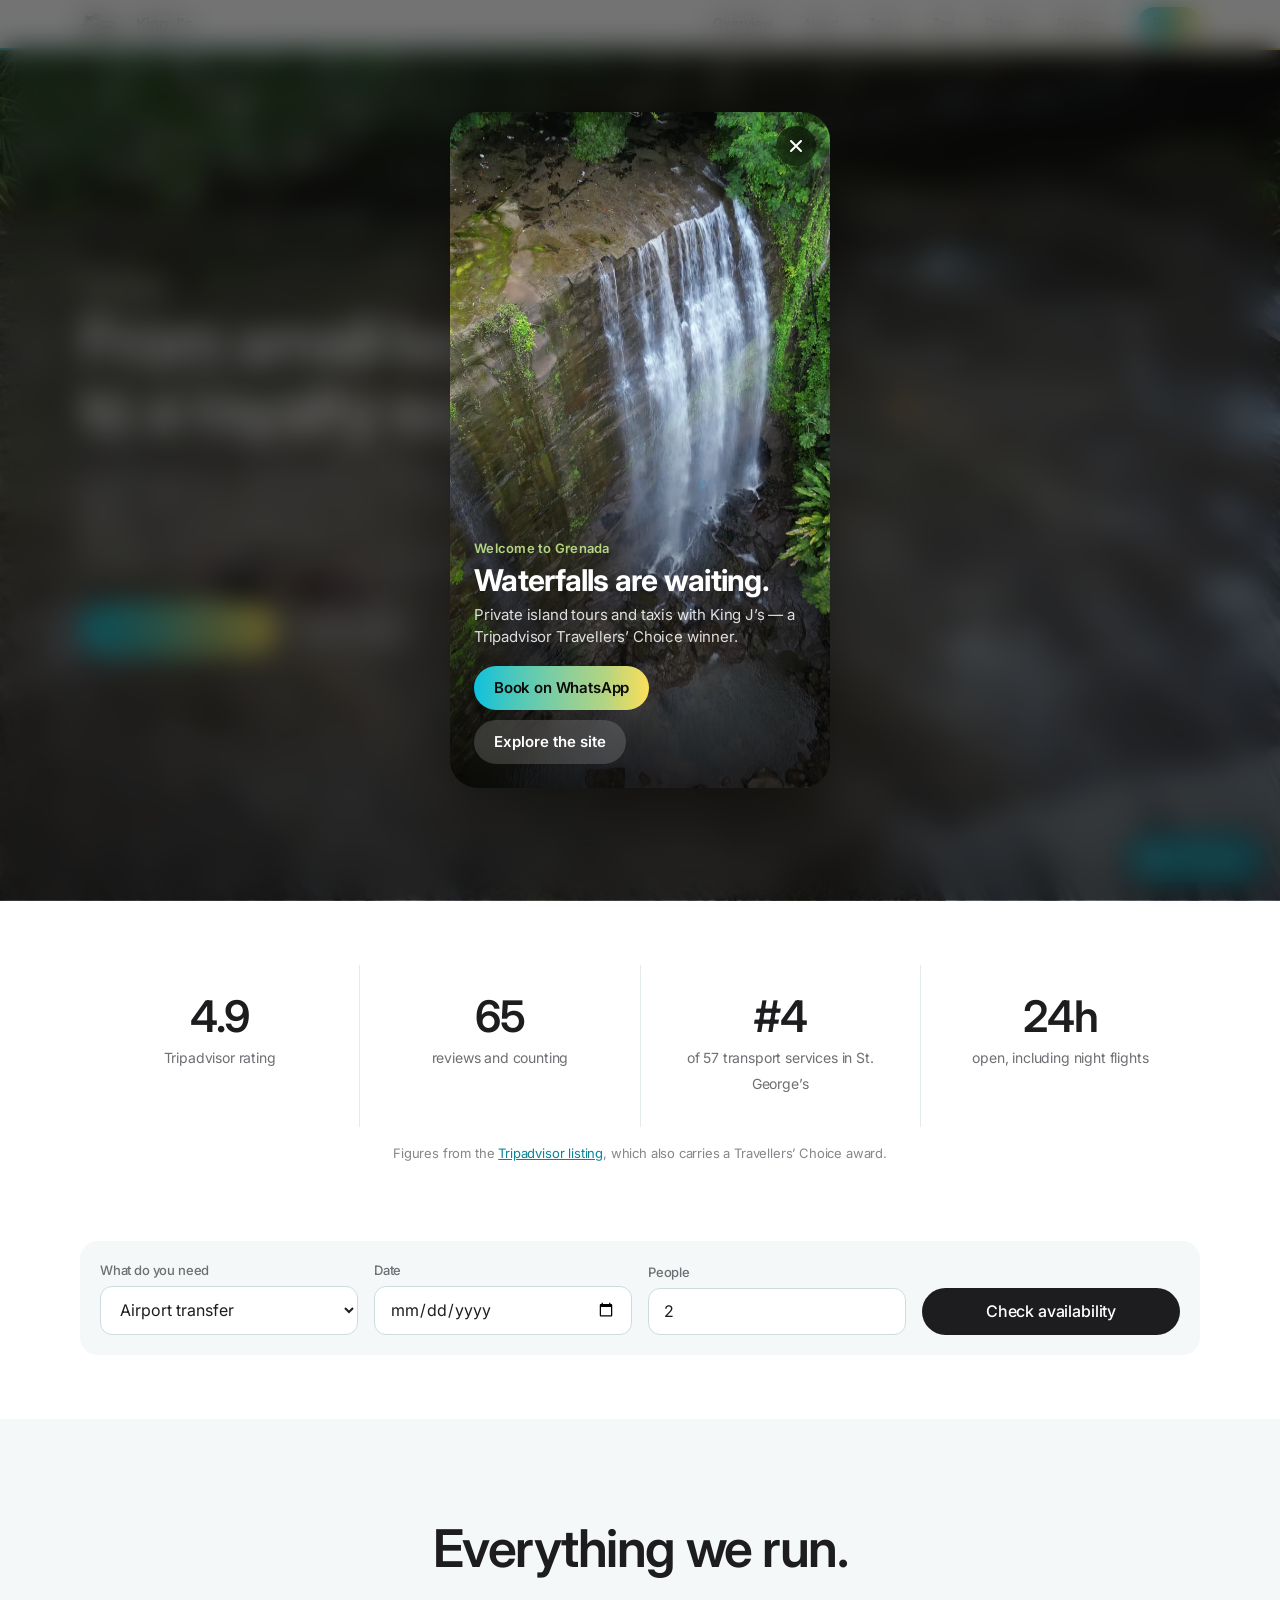
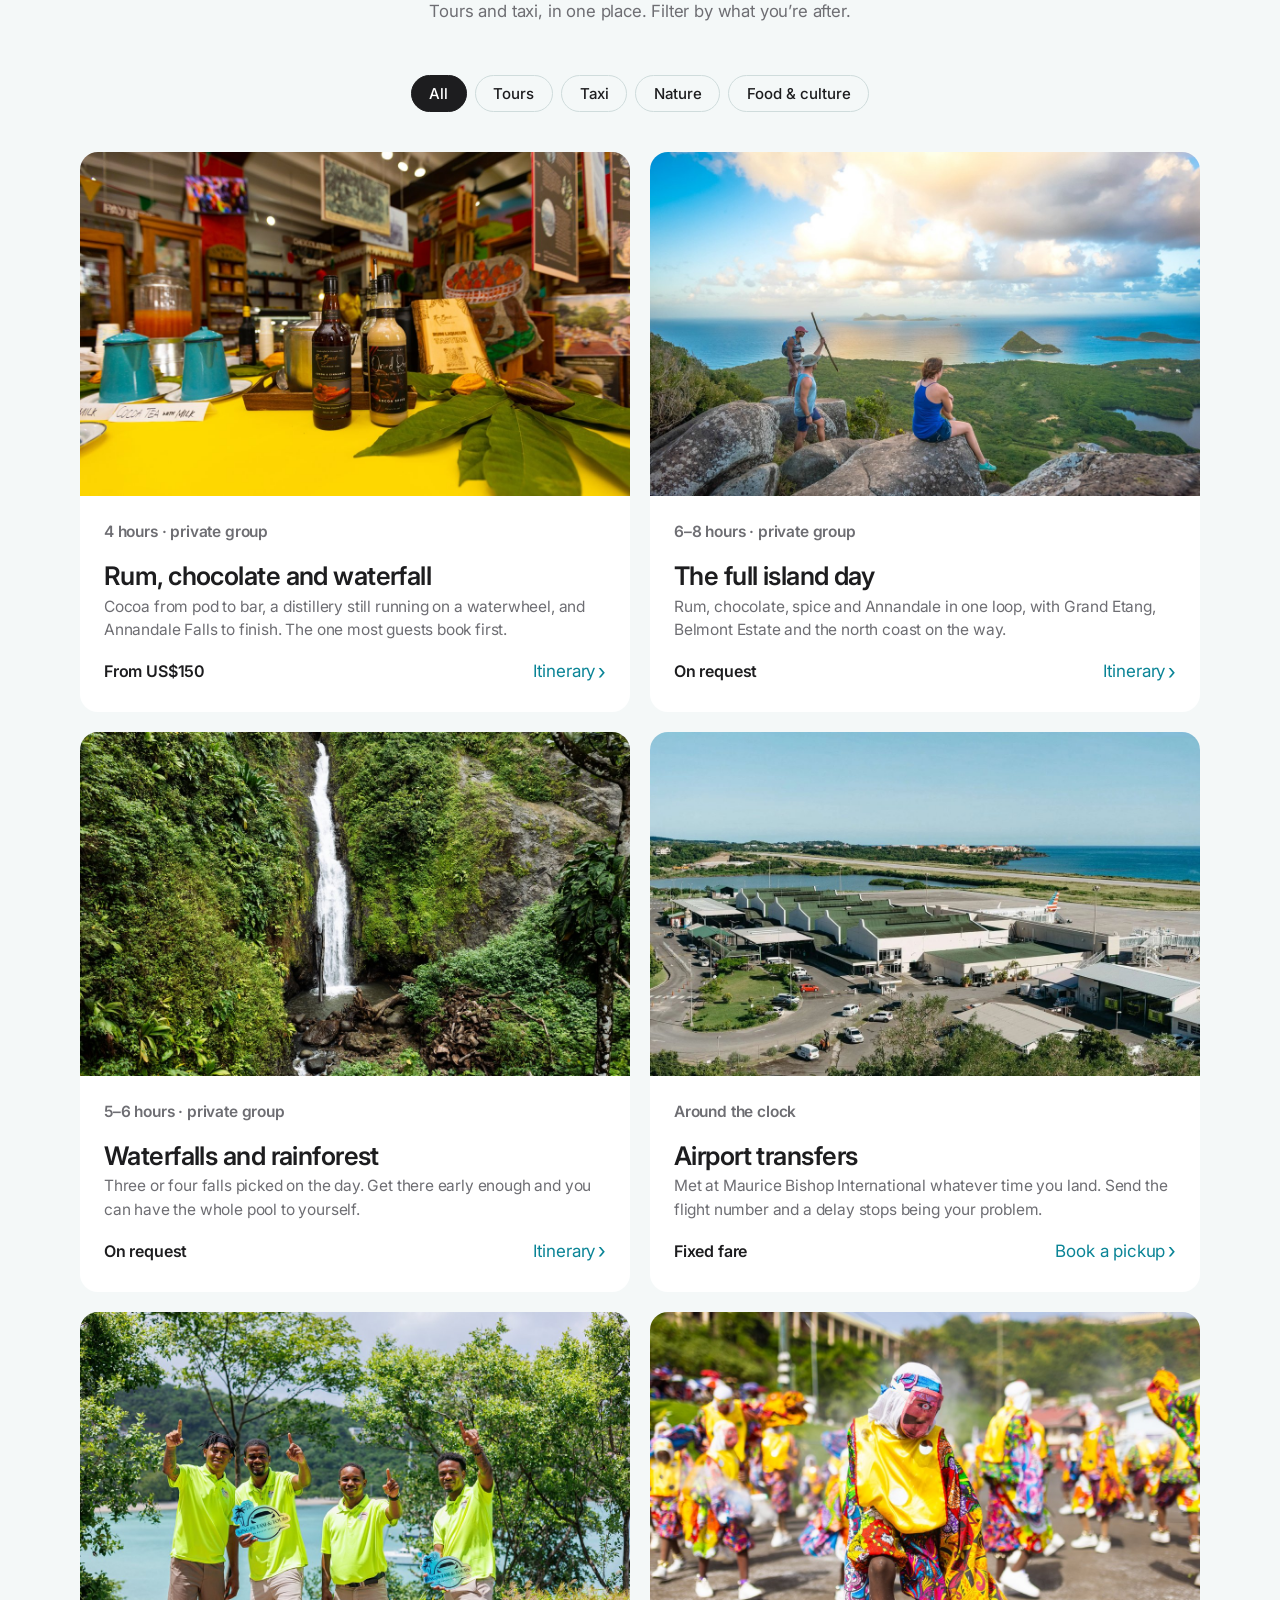
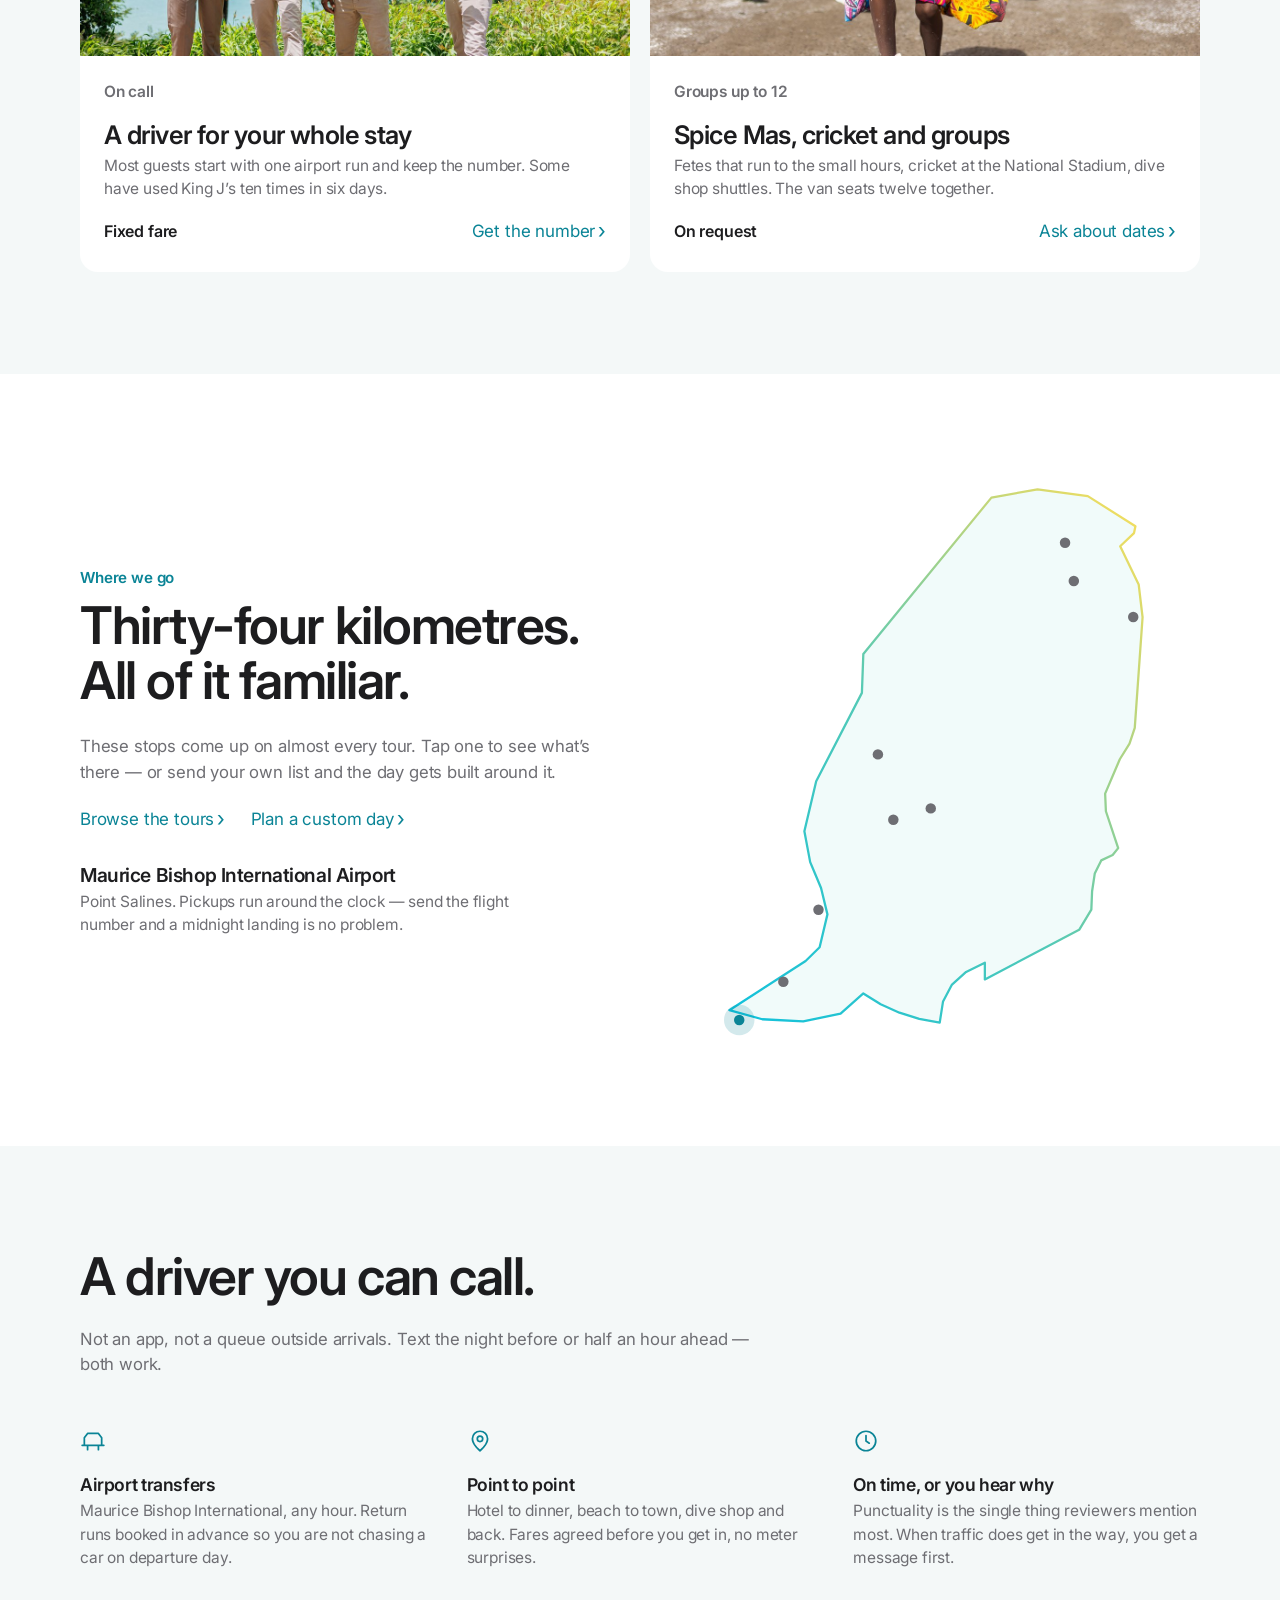
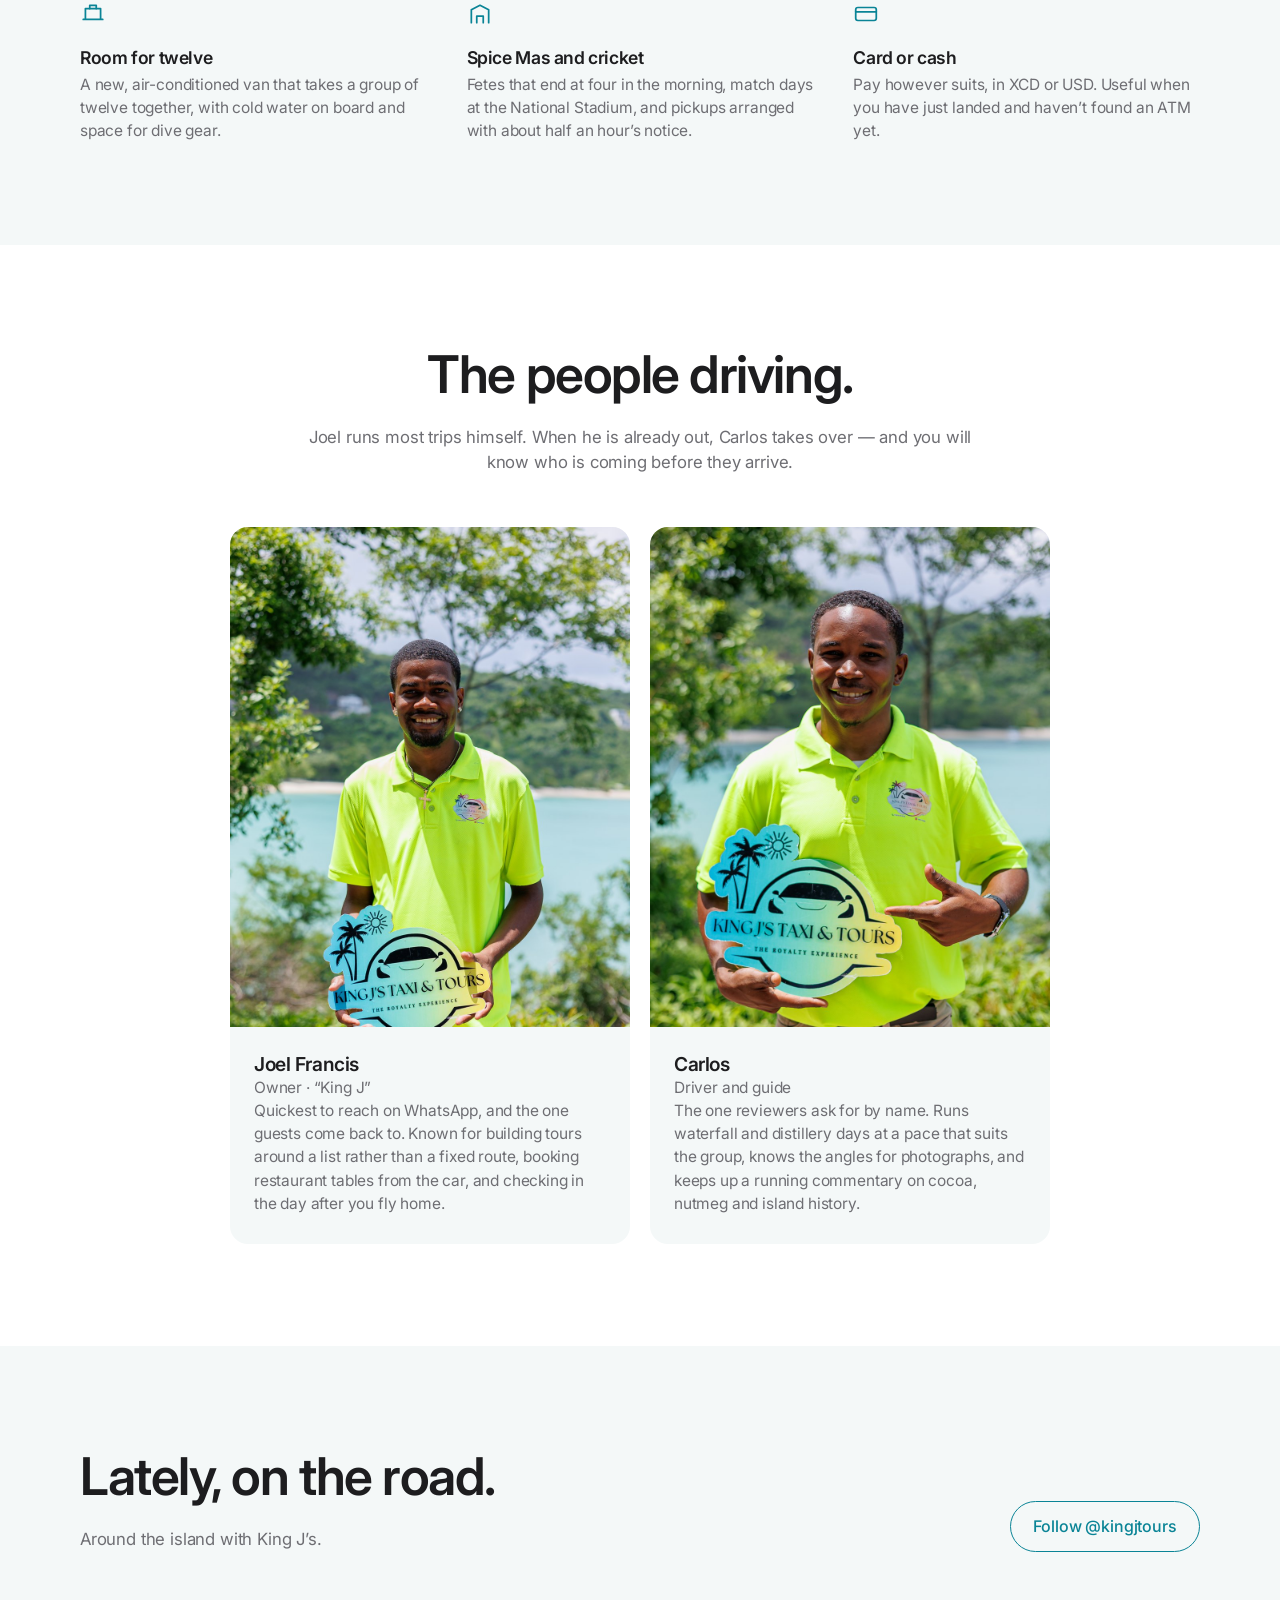
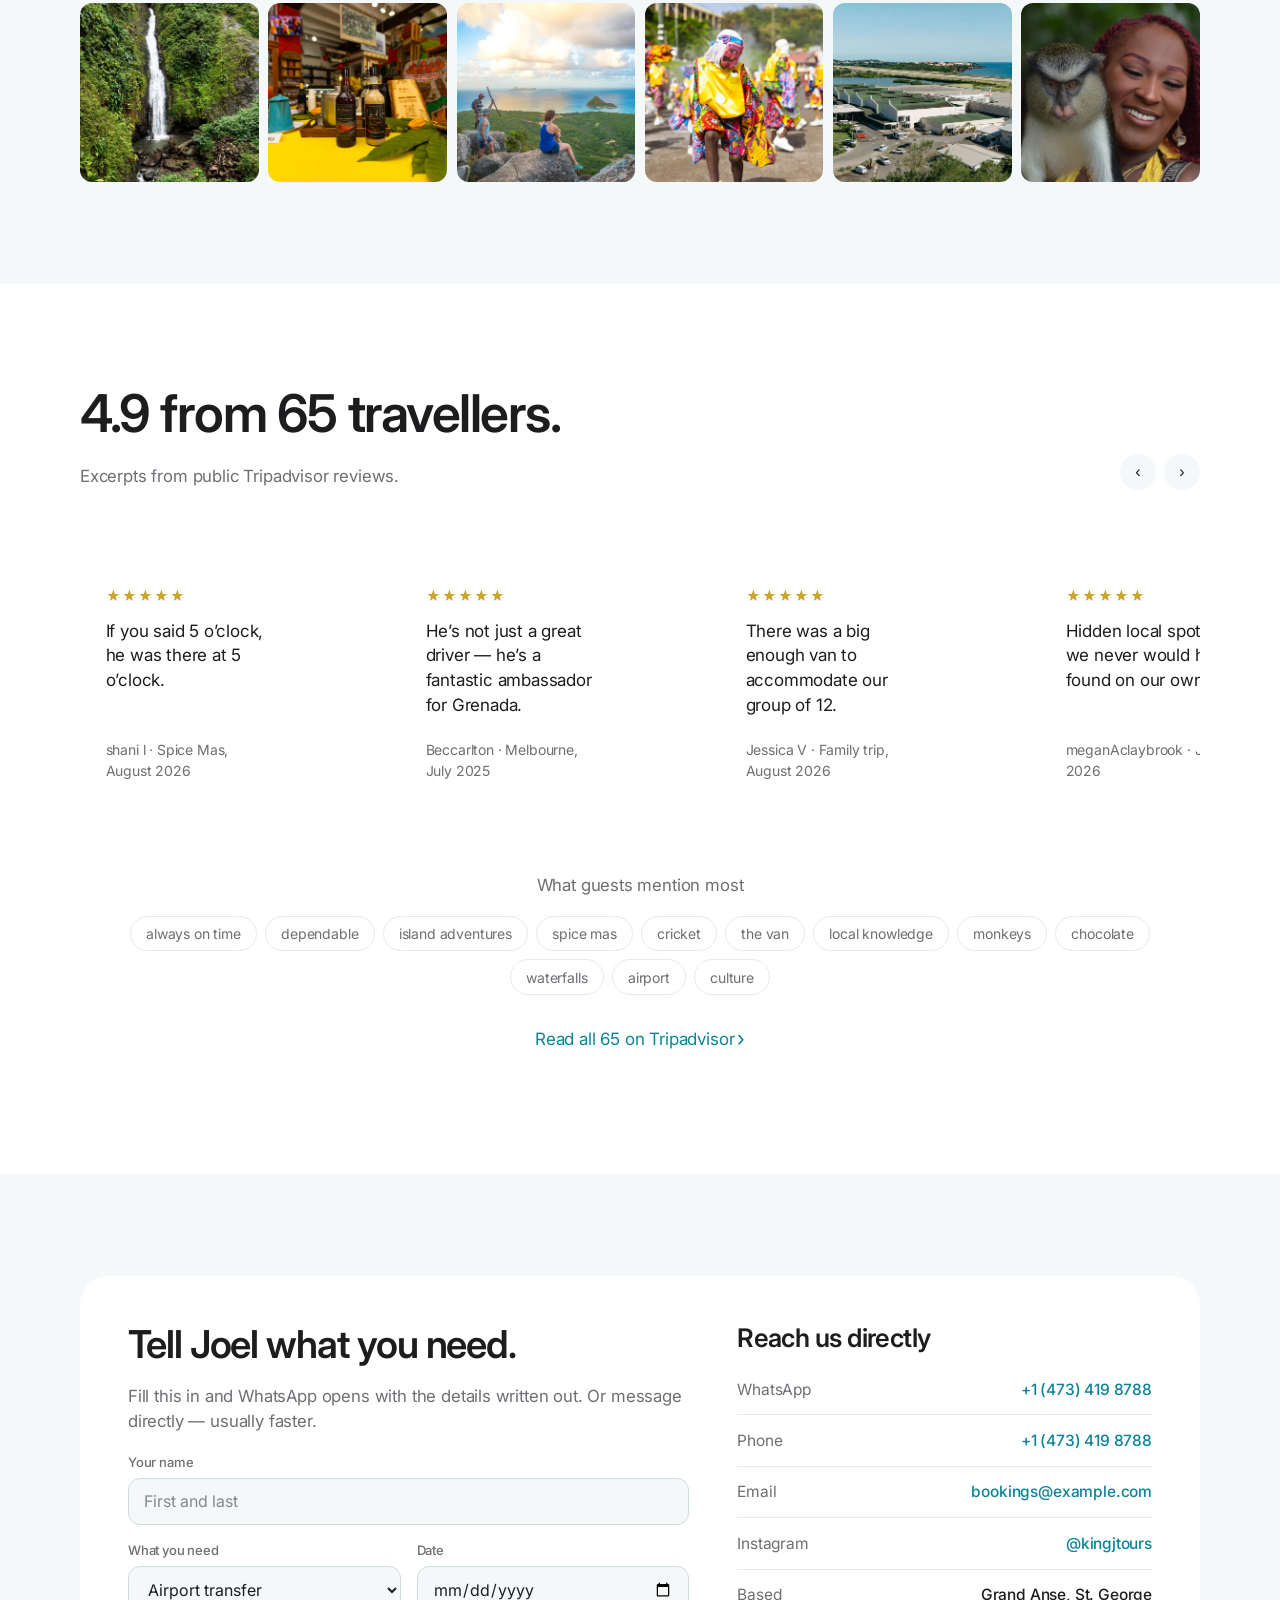
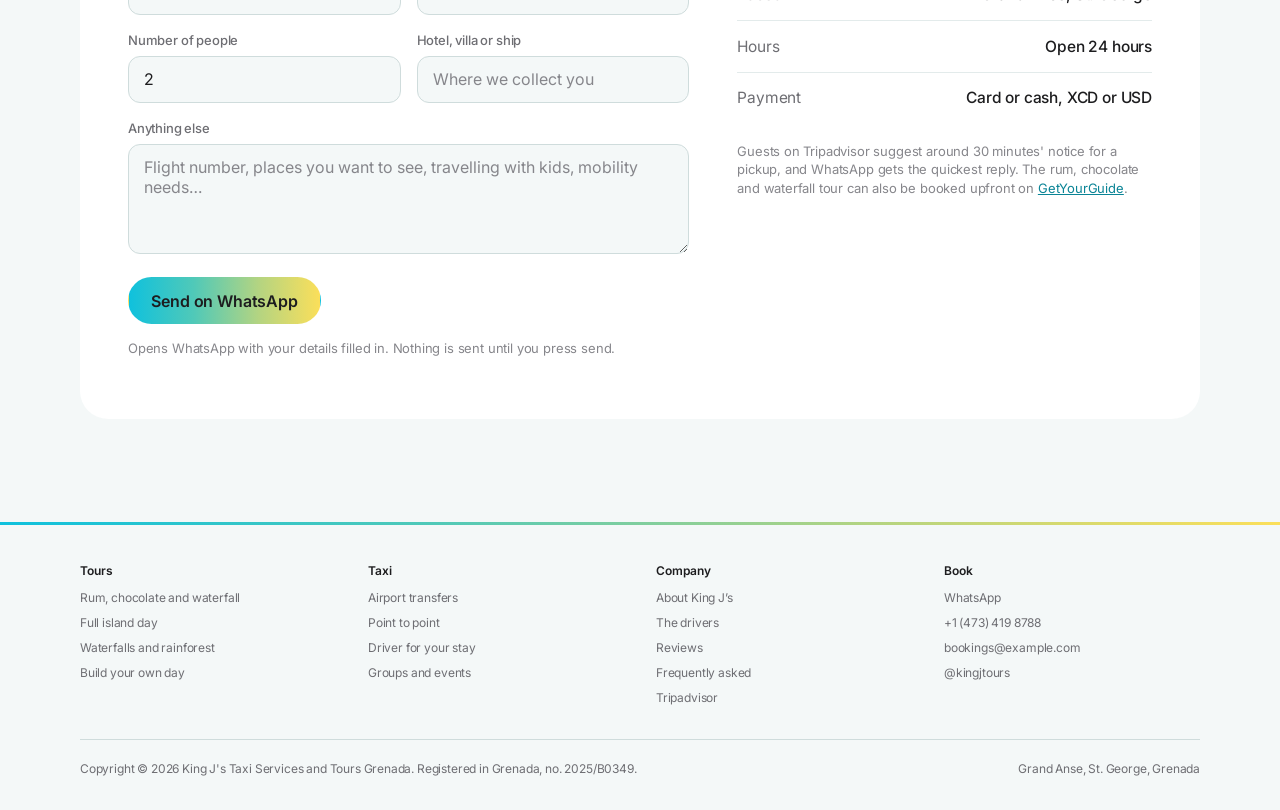
==== commit c60bfa41: "Add files via upload" ====
--- a/index.html
+++ b/index.html
@@ -10,6 +10,7 @@
 <link rel="preconnect" href="https://fonts.gstatic.com" crossorigin>
 <link href="https://fonts.googleapis.com/css2?family=Inter:wght@400;500;600;700&display=swap" rel="stylesheet">
 <link rel="stylesheet" href="assets/css/style.css">
+<link rel="stylesheet" href="assets/css/welcome-popup.css">
 </head>
 <body>
 <a class="skip" href="#main">Skip to content</a>
@@ -37,15 +38,20 @@
 
   <!-- HERO SLIDER -->
   <section class="hero">
-      <video class="hero__bg" autoplay muted loop playsinline preload="metadata" aria-label="A waterfall in tropical rainforest">
-          <!-- 1. assets/video/hero.mp4 if you add one (own footage, or the Pexels clip downloaded)
-               2. real HD waterfall footage from Pexels, free licence
-               3. generated placeholder loop, only if the network fails -->
+      <video class="hero__bg" autoplay muted loop playsinline preload="auto" poster="assets/img/hero-poster.jpg"
+             aria-label="Aerial view of a Grenada waterfall in the rainforest"
+             data-mobile-src="assets/video/hero-mobile.mp4" data-mobile-poster="assets/img/hero-poster-mobile.jpg">
           <source src="assets/video/hero.mp4" type="video/mp4">
-          <source src="https://videos.pexels.com/video-files/33720041/14319041_1920_1080_24fps.mp4" type="video/mp4">
-          <source src="assets/video/rainforest-placeholder.mp4" type="video/mp4">
-          <source src="assets/video/rainforest-placeholder.webm" type="video/webm">
         </video>
+      <script>
+        /* portrait phones get the full-height cut of the same clip */
+        (function (v) {
+          if (!v || !matchMedia('(max-aspect-ratio: 3/4)').matches) return;
+          v.poster = v.dataset.mobilePoster;
+          v.querySelector('source').src = v.dataset.mobileSrc;
+          v.load();
+        })(document.currentScript.previousElementSibling);
+      </script>
       <div class="hero__scrim"></div>
       <article class="slide slide--about is-active">
         <div class="wrap wrap--wide slide__inner">
@@ -445,6 +451,29 @@
 
 <a class="wa-float" href="https://wa.me/14734198788" aria-label="Message King J's on WhatsApp"><svg viewBox="0 0 24 24" fill="currentColor" aria-hidden="true"><path d="M12 2a10 10 0 0 0-8.6 15L2 22l5.2-1.4A10 10 0 1 0 12 2Zm5.8 14.2c-.2.7-1.2 1.3-1.9 1.4-.5.1-1.1.1-1.8-.1a13.9 13.9 0 0 1-6.7-5.8c-.5-.9-.8-1.8-.8-2.6 0-.9.4-1.7 1-2.2.2-.2.5-.3.7-.3h.5c.2 0 .4 0 .6.5l.8 1.9c.1.2 0 .4-.1.5l-.5.6c-.1.2-.2.3 0 .6a9.4 9.4 0 0 0 3.7 3.2c.3.1.4.1.6-.1l.7-.8c.2-.2.3-.2.6-.1l1.8.9c.3.1.4.2.5.3 0 .2 0 .8-.2 1.4Z"/></svg><span>WhatsApp</span></a>
 
+<div class="kj-pop" id="kj-welcome" role="dialog" aria-modal="true" aria-labelledby="kj-welcome-title" hidden>
+  <div class="kj-pop__card">
+    <button class="kj-pop__close" type="button" aria-label="Close" data-kj-close>
+      <svg width="16" height="16" viewBox="0 0 16 16" aria-hidden="true"><path d="M3 3l10 10M13 3L3 13" stroke="currentColor" stroke-width="2" stroke-linecap="round"/></svg>
+    </button>
+    <video class="kj-pop__video" muted loop playsinline preload="metadata"
+           poster="assets/img/welcome-poster.jpg" aria-hidden="true">
+      <source src="assets/video/welcome.mp4" type="video/mp4">
+    </video>
+    <div class="kj-pop__shade"></div>
+    <div class="kj-pop__body">
+      <p class="kj-pop__eyebrow">Welcome to Grenada</p>
+      <h2 class="kj-pop__title" id="kj-welcome-title">Waterfalls are waiting.</h2>
+      <p class="kj-pop__text">Private island tours and taxis with King J&rsquo;s &mdash; a Tripadvisor Travellers&rsquo; Choice winner.</p>
+      <div class="kj-pop__actions">
+        <a class="kj-pop__btn kj-pop__btn--primary" href="https://wa.me/14734198788" target="_blank" rel="noopener">Book on WhatsApp</a>
+        <button class="kj-pop__btn kj-pop__btn--ghost" type="button" data-kj-close>Explore the site</button>
+      </div>
+    </div>
+  </div>
+</div>
+<script src="assets/js/welcome-popup.js" defer></script>
+
 <script src="assets/js/main.js"></script>
 </body>
 </html>
--- a/assets/css/welcome-popup.css
+++ b/assets/css/welcome-popup.css
@@ -0,0 +1,30 @@
+/* King J's — welcome video pop-up */
+.kj-pop{position:fixed;inset:0;z-index:1000;display:grid;place-items:center;padding:20px;
+  background:rgba(0,0,0,.55);-webkit-backdrop-filter:blur(14px);backdrop-filter:blur(14px);
+  opacity:0;visibility:hidden;transition:opacity .35s ease,visibility 0s linear .35s}
+.kj-pop.is-open{opacity:1;visibility:visible;transition:opacity .35s ease}
+.kj-pop__card{position:relative;width:min(380px,100%);max-height:calc(100dvh - 40px);
+  aspect-ratio:9/16;border-radius:28px;overflow:hidden;background:#000;
+  box-shadow:0 30px 80px rgba(0,0,0,.45);transform:scale(.94) translateY(12px);
+  transition:transform .45s cubic-bezier(.2,.8,.2,1)}
+.kj-pop.is-open .kj-pop__card{transform:none}
+.kj-pop__video{position:absolute;inset:0;width:100%;height:100%;object-fit:cover}
+.kj-pop__shade{position:absolute;inset:auto 0 0 0;height:55%;
+  background:linear-gradient(to top,rgba(0,0,0,.78),rgba(0,0,0,0))}
+.kj-pop__body{position:absolute;left:24px;right:24px;bottom:24px;color:#fff;
+  font-family:Inter,-apple-system,BlinkMacSystemFont,"Segoe UI",Roboto,sans-serif}
+.kj-pop__eyebrow{margin:0 0 6px;font-size:13px;font-weight:600;letter-spacing:.02em;color:#B4D481}
+.kj-pop__title{margin:0 0 8px;font-size:30px;line-height:1.05;font-weight:700;letter-spacing:-.025em}
+.kj-pop__text{margin:0 0 18px;font-size:15px;line-height:1.45;color:rgba(255,255,255,.85)}
+.kj-pop__actions{display:flex;gap:10px;flex-wrap:wrap}
+.kj-pop__btn{display:inline-flex;align-items:center;justify-content:center;min-height:44px;padding:0 20px;
+  border-radius:980px;font-size:15px;font-weight:600;text-decoration:none;border:0;cursor:pointer;font-family:inherit}
+.kj-pop__btn--primary{color:#0b0b0b;background:linear-gradient(90deg,#0FC1DD,#50C9B8,#86CE9E,#B4D481,#FBDF5A)}
+.kj-pop__btn--ghost{color:#fff;background:rgba(255,255,255,.16);-webkit-backdrop-filter:blur(10px);backdrop-filter:blur(10px)}
+.kj-pop__close{position:absolute;top:14px;right:14px;z-index:2;width:40px;height:40px;border-radius:50%;
+  border:0;cursor:pointer;display:grid;place-items:center;color:#fff;
+  background:rgba(0,0,0,.45);-webkit-backdrop-filter:blur(10px);backdrop-filter:blur(10px)}
+.kj-pop__close:hover{background:rgba(0,0,0,.65)}
+.kj-pop__close:focus-visible,.kj-pop__btn:focus-visible{outline:3px solid #0FC1DD;outline-offset:2px}
+body.kj-pop-open{overflow:hidden}
+@media (prefers-reduced-motion:reduce){.kj-pop,.kj-pop__card{transition:none}}
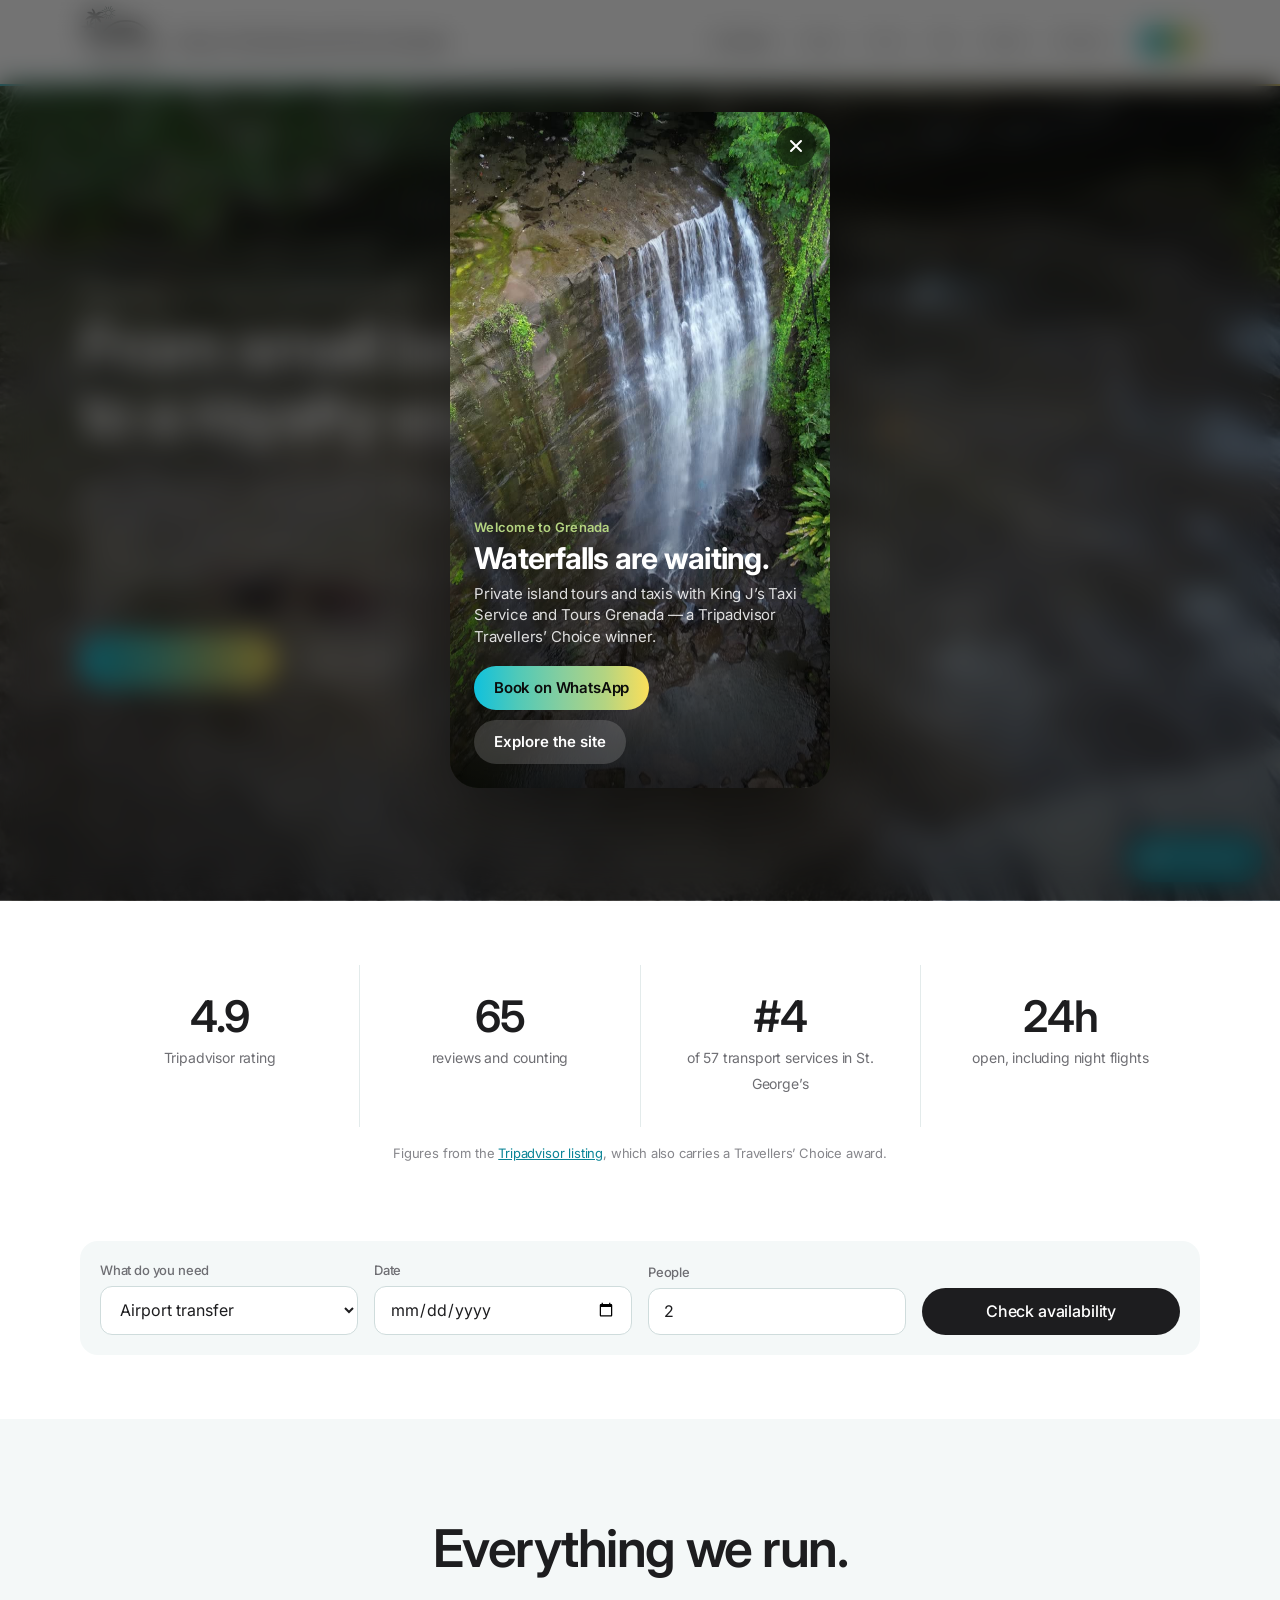
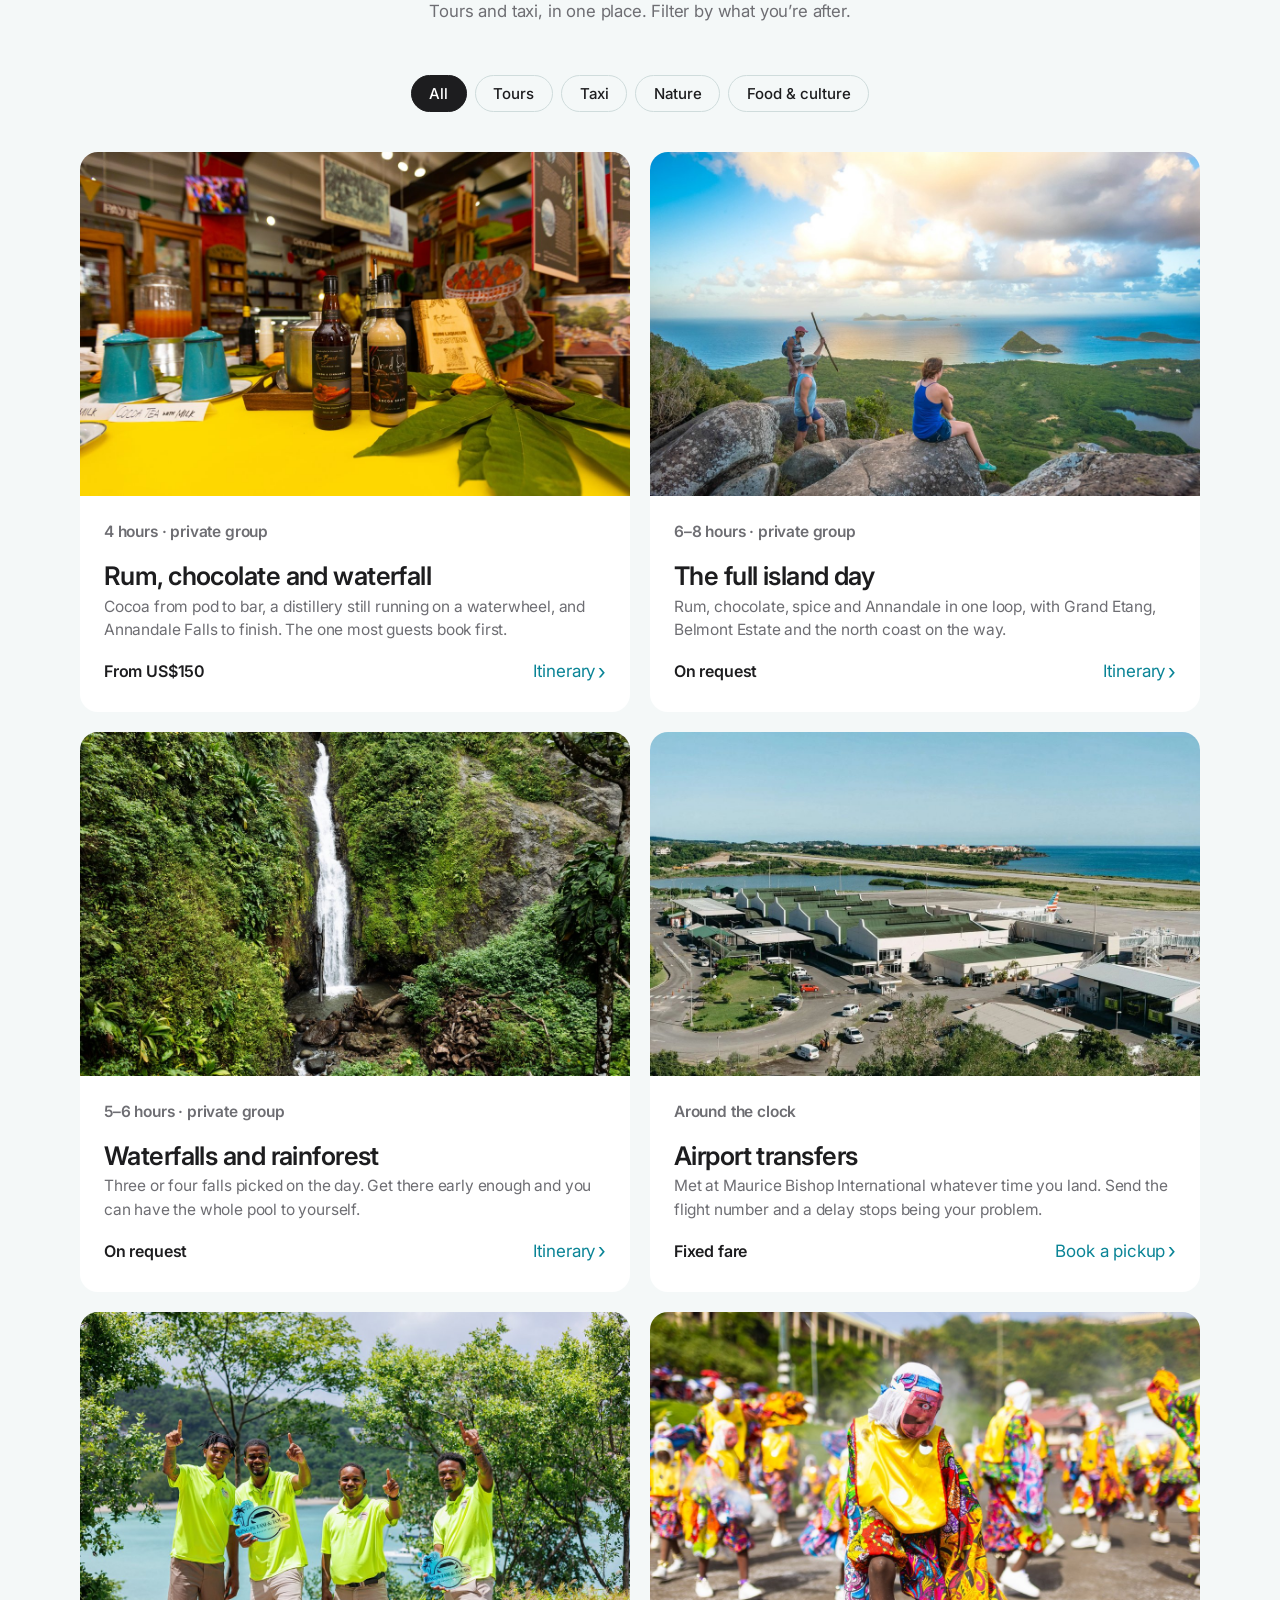
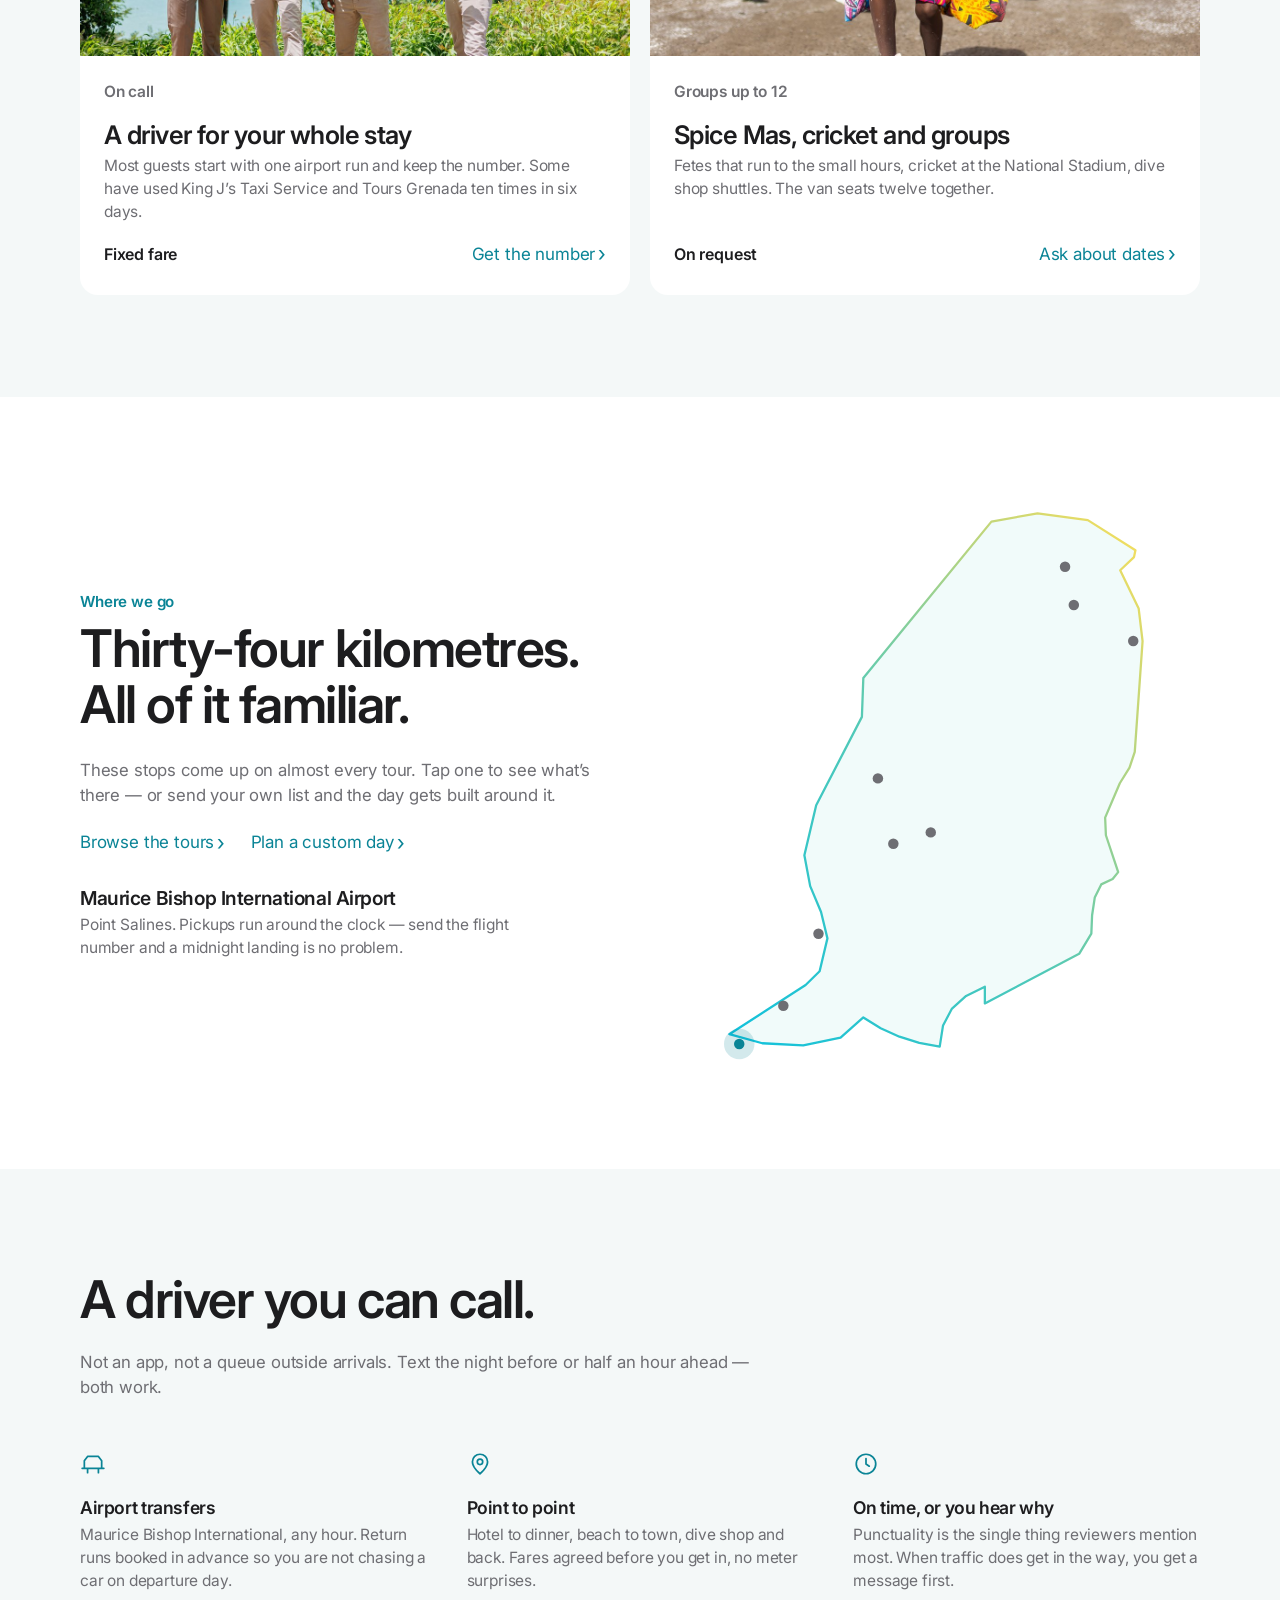
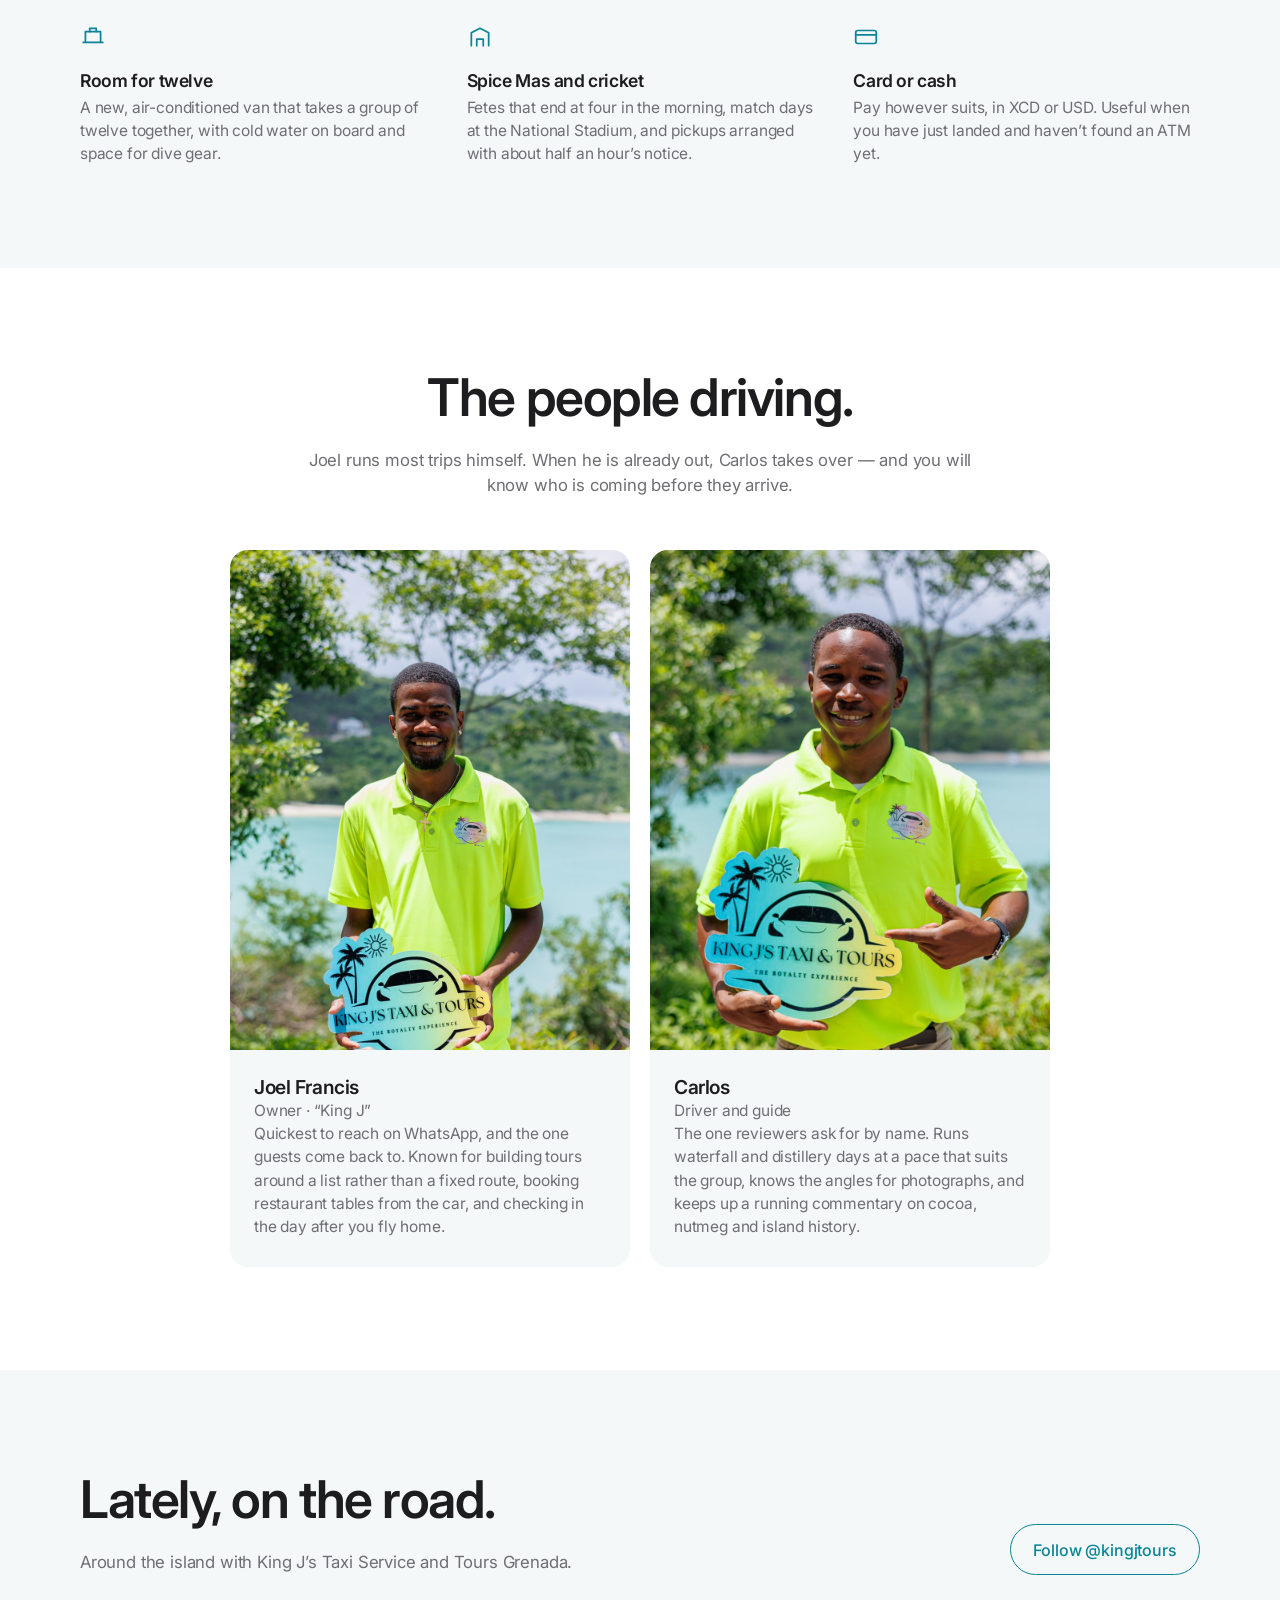
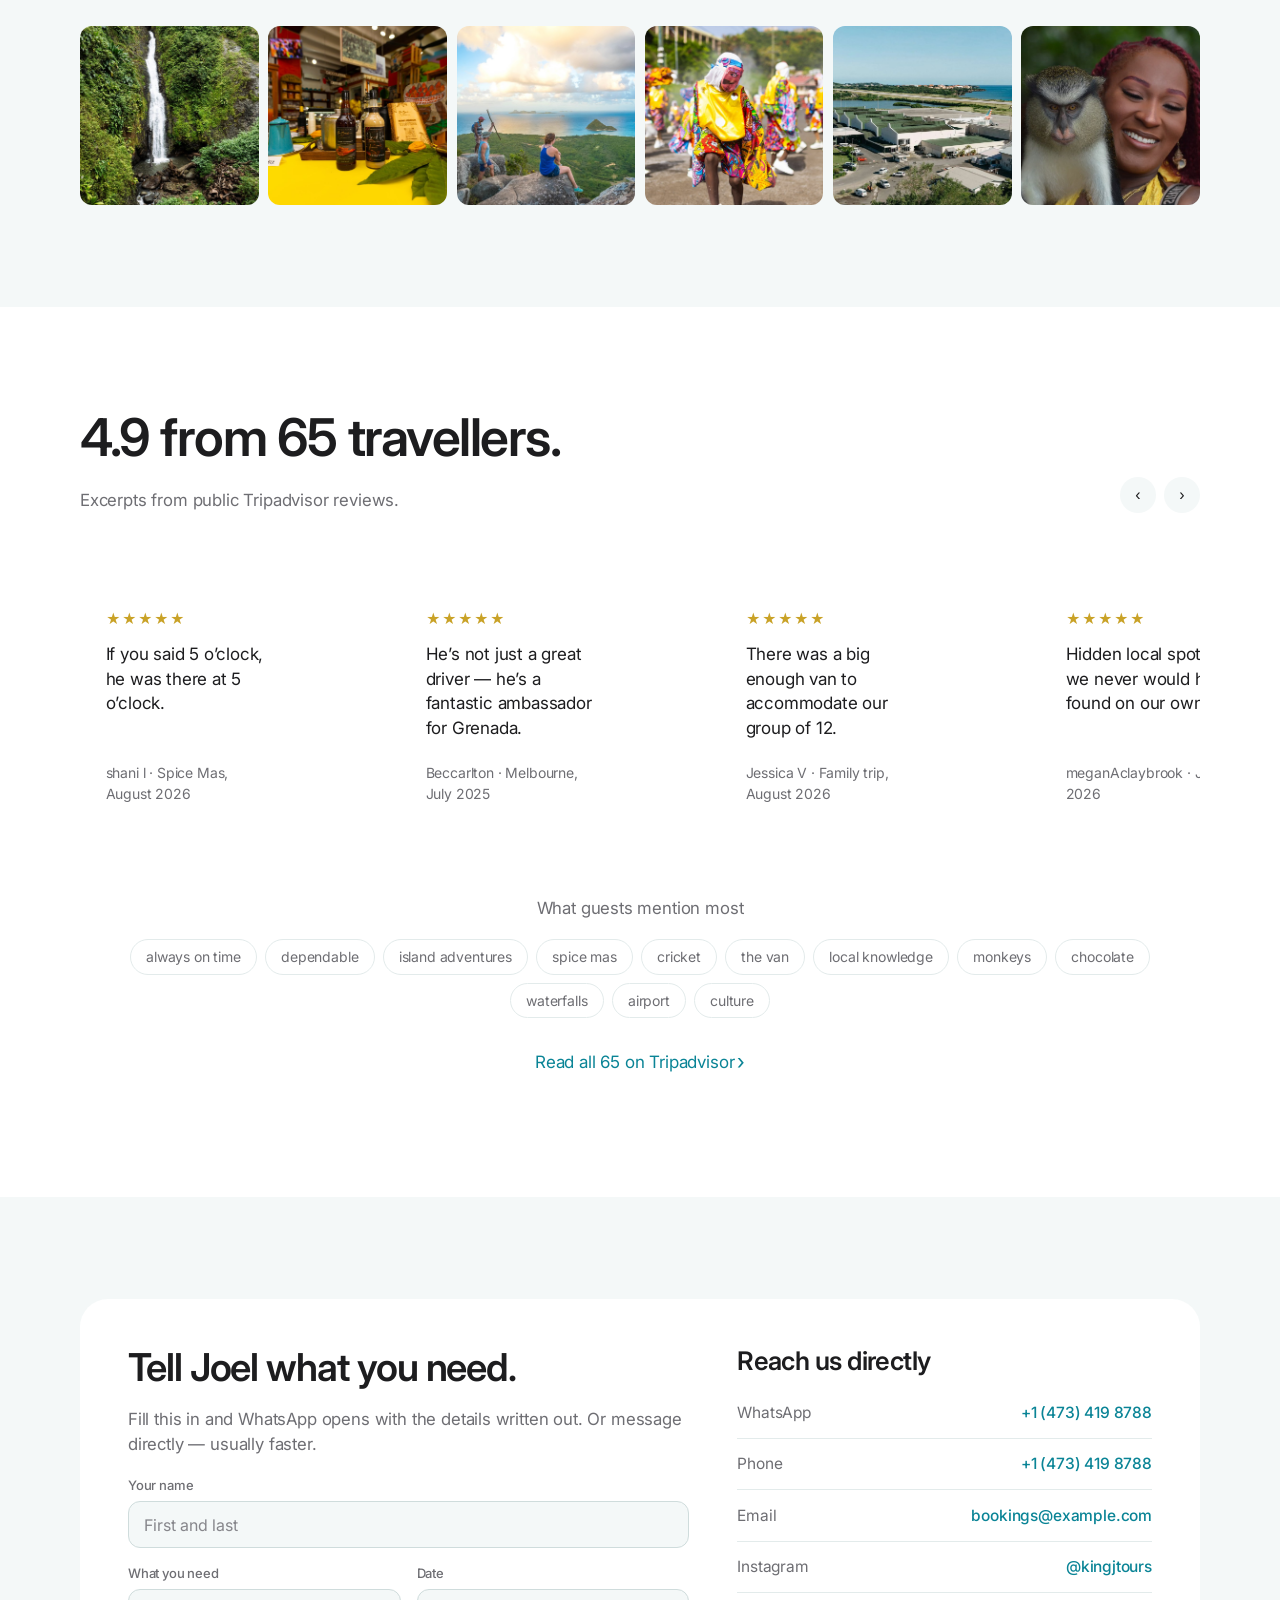
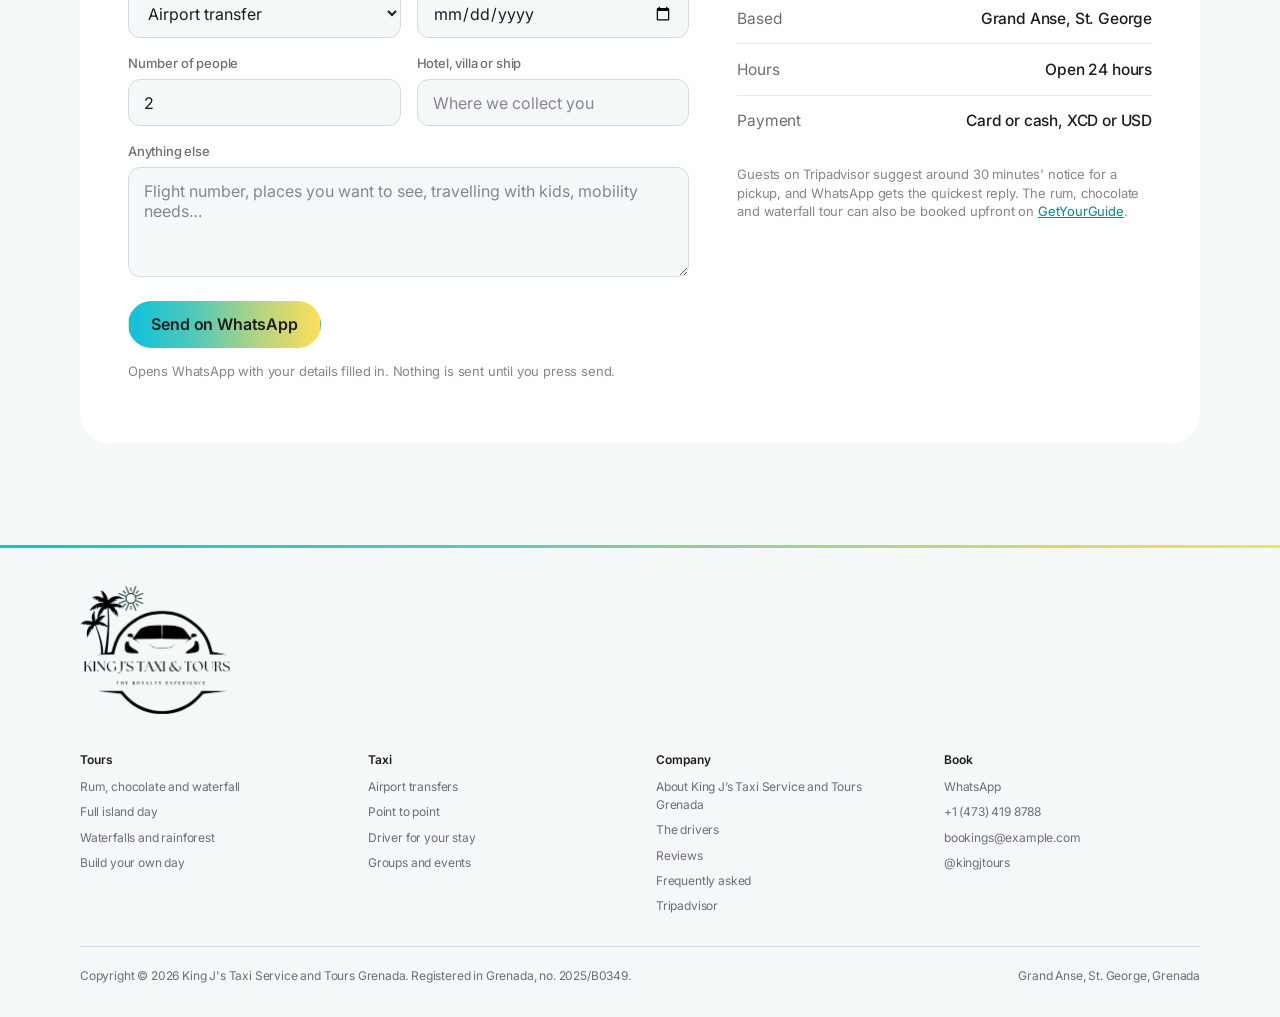
==== commit 91bc2ab9: "Add files via upload" ====
--- a/index.html
+++ b/index.html
@@ -3,9 +3,9 @@
 <head>
 <meta charset="utf-8">
 <meta name="viewport" content="width=device-width, initial-scale=1">
-<title>King J&rsquo;s Taxi Services &amp; Tours &mdash; Private taxi and island tours in Grenada</title>
+<title>King J&rsquo;s Taxi Service and Tours Grenada &mdash; Private taxi and island tours</title>
 <meta name="description" content="Private taxi and island tours in Grenada. 4.9 from 65 Tripadvisor reviews. Airport transfers around the clock, a driver for your whole stay, and tours built around your list.">
-<link rel="icon" href="assets/img/kingj-logo.png">
+<link rel="icon" href="assets/img/favicon.png">
 <link rel="preconnect" href="https://fonts.googleapis.com">
 <link rel="preconnect" href="https://fonts.gstatic.com" crossorigin>
 <link href="https://fonts.googleapis.com/css2?family=Inter:wght@400;500;600;700&display=swap" rel="stylesheet">
@@ -18,8 +18,8 @@
 <header class="masthead">
   <div class="wrap wrap--wide masthead__inner">
     <a class="brand" href="index.html">
-      <img src="assets/img/kingj-mark.png" alt="" width="1186" height="556">
-      <span class="brand__name">King J's</span>
+      <img src="assets/img/kingj-logo.png" alt="" width="1208" height="1031">
+      <span class="brand__name">King J&rsquo;s Taxi Service and Tours Grenada</span>
     </a>
     <button class="nav-toggle" type="button" aria-expanded="false" aria-controls="primary-nav">Menu</button>
     <nav class="nav" id="primary-nav" aria-label="Primary">
@@ -55,9 +55,9 @@
       <div class="hero__scrim"></div>
       <article class="slide slide--about is-active">
         <div class="wrap wrap--wide slide__inner">
-          <p class="eyebrow eyebrow--light">About King J</p>
+          <p class="eyebrow eyebrow--light">About King J&rsquo;s Taxi Service and Tours Grenada</p>
           <h1>From small beginnings to a royalty experience.</h1>
-          <p class="lede">Built on hard work, great customer service and a passion for Grenada, King J&rsquo;s has grown from a small dream into one of the island&rsquo;s most talked-about taxi and tour companies. We stand for punctuality, reliability, safety and exceptional service &mdash; and we treat every guest like family.</p>
+          <p class="lede">Built on hard work, great customer service and a passion for Grenada, King J&rsquo;s Taxi Service and Tours Grenada has grown from a small dream into one of the island&rsquo;s most talked-about taxi and tour companies. We stand for punctuality, reliability, safety and exceptional service &mdash; and we treat every guest like family.</p>
           <p class="slide__actions"><a class="btn btn--primary" href="about.html">Read more about us</a><a class="btn btn--ghost" href="contact.html">Book a ride</a></p>
         </div>
       </article>
@@ -156,11 +156,11 @@
           </div>
         </a>
         <a class="tile" href="contact.html" data-cat="taxi">
-          <figure class="photo "><img src="assets/img/card-taxi.jpg" alt="The King J&rsquo;s drivers above Grand Anse" loading="lazy"></figure>
+          <figure class="photo "><img src="assets/img/card-taxi.jpg" alt="The King J&rsquo;s Taxi Service and Tours Grenada drivers above Grand Anse" loading="lazy"></figure>
           <div class="tile__body">
             <p class="tile__kicker">On call</p>
             <h3>A driver for your whole stay</h3>
-            <p>Most guests start with one airport run and keep the number. Some have used King J&rsquo;s ten times in six days.</p>
+            <p>Most guests start with one airport run and keep the number. Some have used King J&rsquo;s Taxi Service and Tours Grenada ten times in six days.</p>
             <div class="tile__foot"><span class="tile__price">Fixed fare</span><span class="chev">Get the number</span></div>
           </div>
         </a>
@@ -190,12 +190,12 @@
           <p id="stop-desc">Point Salines. Pickups run around the clock — send the flight number and a midnight landing is no problem.</p>
         </div>
       </div>
-      <div class="island"><svg viewBox="0 0 462 588" role="img" aria-label="Map of Grenada showing the stops King J's drives to">
+      <div class="island"><svg viewBox="0 0 462 588" role="img" aria-label="Map of Grenada showing the stops King J's Taxi Service and Tours Grenada drives to">
           <title>Grenada</title>
           <defs><linearGradient id="coastGrad" x1="0" y1="1" x2="1" y2="0"><stop offset="0%" stop-color="#0FC1DD"/><stop offset="45%" stop-color="#50C9B8"/><stop offset="75%" stop-color="#B4D481"/><stop offset="100%" stop-color="#FBDF5A"/></linearGradient></defs>
           <path class="island__coast" d="M 424.4 73.8 L 443.8 113.9 L 447.9 148.3 L 439.7 264.5 L 434.2 281.0 L 424.0 297.4 L 408.6 333.5 L 409.4 352.0 L 422.3 390.7 L 416.5 398.0 L 404.5 403.6 L 397.7 417.5 L 394.9 436.0 L 394.1 455.3 L 381.3 476.5 L 282.3 528.6 L 282.3 511.0 L 262.6 520.7 L 247.8 534.0 L 238.4 551.7 L 234.9 574.0 L 213.4 570.0 L 192.6 563.5 L 172.9 554.6 L 154.7 543.3 L 130.8 564.4 L 91.6 572.7 L 48.6 570.4 L 14.0 560.9 L 94.1 509.2 L 108.8 494.8 L 117.0 460.3 L 110.3 432.6 L 98.9 405.4 L 92.8 373.1 L 105.2 320.5 L 153.2 227.7 L 154.7 186.8 L 289.2 22.7 L 337.6 14.0 L 390.4 21.1 L 440.4 52.7 L 438.9 60.0 Z"/>
           <g class="pin" role="button" tabindex="0" aria-pressed="true" data-name="Maurice Bishop International Airport" data-desc="Point Salines. Pickups run around the clock — send the flight number and a midnight landing is no problem."><circle class="halo" cx="24.4" cy="571.2" r="16"/><circle class="dot" cx="24.4" cy="571.2" r="5.5"/></g>
-          <g class="pin" role="button" tabindex="0" aria-pressed="false" data-name="Grand Anse" data-desc="Two miles of beach, most of the island's hotels, and where King J's is based."><circle class="halo" cx="70.7" cy="531.1" r="16"/><circle class="dot" cx="70.7" cy="531.1" r="5.5"/></g>
+          <g class="pin" role="button" tabindex="0" aria-pressed="false" data-name="Grand Anse" data-desc="Two miles of beach, most of the island's hotels, and where King J's Taxi Service and Tours Grenada is based."><circle class="halo" cx="70.7" cy="531.1" r="16"/><circle class="dot" cx="70.7" cy="531.1" r="5.5"/></g>
           <g class="pin" role="button" tabindex="0" aria-pressed="false" data-name="St. George's &amp; Fort Frederick" data-desc="The harbour, Market Square on a Saturday morning, and the fort with a view of both coasts."><circle class="halo" cx="107.6" cy="455.4" r="16"/><circle class="dot" cx="107.6" cy="455.4" r="5.5"/></g>
           <g class="pin" role="button" tabindex="0" aria-pressed="false" data-name="Annandale Falls" data-desc="The waterfall that finishes most half-day tours. Easy to reach, deep enough to swim."><circle class="halo" cx="186.2" cy="360.9" r="16"/><circle class="dot" cx="186.2" cy="360.9" r="5.5"/></g>
           <g class="pin" role="button" tabindex="0" aria-pressed="false" data-name="Concord Falls" data-desc="Up the valley, then a short walk. Quieter than Annandale and good for a long swim."><circle class="halo" cx="170.0" cy="292.3" r="16"/><circle class="dot" cx="170.0" cy="292.3" r="5.5"/></g>
@@ -258,7 +258,7 @@
       </div>
       <div class="people people--two">
         <div class="person">
-          <figure class="photo"><img src="assets/img/driver-joel.jpg" alt="Joel Francis, owner of King J&rsquo;s Taxi &amp; Tours" loading="lazy"></figure>
+          <figure class="photo"><img src="assets/img/driver-joel.jpg" alt="Joel Francis, owner of King J&rsquo;s Taxi Service and Tours Grenada" loading="lazy"></figure>
           <div class="person__body">
             <h3>Joel Francis</h3>
             <p class="person__role">Owner &middot; &ldquo;King J&rdquo;</p>
@@ -266,7 +266,7 @@
           </div>
         </div>
         <div class="person">
-          <figure class="photo"><img src="assets/img/driver-carlos.jpg" alt="Carlos, driver and guide at King J&rsquo;s" loading="lazy"></figure>
+          <figure class="photo"><img src="assets/img/driver-carlos.jpg" alt="Carlos, driver and guide at King J&rsquo;s Taxi Service and Tours Grenada" loading="lazy"></figure>
           <div class="person__body">
             <h3>Carlos</h3>
             <p class="person__role">Driver and guide</p>
@@ -283,7 +283,7 @@
       <div class="band__head" style="display:flex;align-items:flex-end;justify-content:space-between;gap:2rem;flex-wrap:wrap">
         <div>
           <h2>Lately, on the road.</h2>
-          <p class="sub" style="margin-bottom:0">Around the island with King J&rsquo;s.</p>
+          <p class="sub" style="margin-bottom:0">Around the island with King J&rsquo;s Taxi Service and Tours Grenada.</p>
         </div>
         <a class="btn btn--outline" href="https://www.instagram.com/kingjtours" rel="noopener">Follow @kingjtours</a>
       </div>
@@ -402,6 +402,7 @@
 <footer class="foot">
   <div class="foot__rule" aria-hidden="true"></div>
   <div class="wrap wrap--wide">
+    <a class="foot__logo" href="index.html"><img src="assets/img/kingj-logo.png" alt="King J&rsquo;s Taxi Service and Tours Grenada &mdash; The Royalty Experience" width="1208" height="1031" loading="lazy"></a>
     <div class="foot__grid">
       <div>
         <h4>Tours</h4>
@@ -424,7 +425,7 @@
       <div>
         <h4>Company</h4>
         <ul>
-          <li><a href="about.html">About King J&rsquo;s</a></li>
+          <li><a href="about.html">About King J&rsquo;s Taxi Service and Tours Grenada</a></li>
           <li><a href="index.html#drivers">The drivers</a></li>
           <li><a href="index.html#reviews">Reviews</a></li>
           <li><a href="contact.html">Frequently asked</a></li>
@@ -443,13 +444,13 @@
       </div>
     </div>
     <div class="foot__base">
-      <span>Copyright &copy; <span id="year">2026</span> King J's Taxi Services and Tours Grenada. Registered in Grenada, no. 2025/B0349.</span>
+      <span>Copyright &copy; <span id="year">2026</span> King J's Taxi Service and Tours Grenada. Registered in Grenada, no. 2025/B0349.</span>
       <span>Grand Anse, St. George, Grenada</span>
     </div>
   </div>
 </footer>
 
-<a class="wa-float" href="https://wa.me/14734198788" aria-label="Message King J's on WhatsApp"><svg viewBox="0 0 24 24" fill="currentColor" aria-hidden="true"><path d="M12 2a10 10 0 0 0-8.6 15L2 22l5.2-1.4A10 10 0 1 0 12 2Zm5.8 14.2c-.2.7-1.2 1.3-1.9 1.4-.5.1-1.1.1-1.8-.1a13.9 13.9 0 0 1-6.7-5.8c-.5-.9-.8-1.8-.8-2.6 0-.9.4-1.7 1-2.2.2-.2.5-.3.7-.3h.5c.2 0 .4 0 .6.5l.8 1.9c.1.2 0 .4-.1.5l-.5.6c-.1.2-.2.3 0 .6a9.4 9.4 0 0 0 3.7 3.2c.3.1.4.1.6-.1l.7-.8c.2-.2.3-.2.6-.1l1.8.9c.3.1.4.2.5.3 0 .2 0 .8-.2 1.4Z"/></svg><span>WhatsApp</span></a>
+<a class="wa-float" href="https://wa.me/14734198788" aria-label="Message King J's Taxi Service and Tours Grenada on WhatsApp"><svg viewBox="0 0 24 24" fill="currentColor" aria-hidden="true"><path d="M12 2a10 10 0 0 0-8.6 15L2 22l5.2-1.4A10 10 0 1 0 12 2Zm5.8 14.2c-.2.7-1.2 1.3-1.9 1.4-.5.1-1.1.1-1.8-.1a13.9 13.9 0 0 1-6.7-5.8c-.5-.9-.8-1.8-.8-2.6 0-.9.4-1.7 1-2.2.2-.2.5-.3.7-.3h.5c.2 0 .4 0 .6.5l.8 1.9c.1.2 0 .4-.1.5l-.5.6c-.1.2-.2.3 0 .6a9.4 9.4 0 0 0 3.7 3.2c.3.1.4.1.6-.1l.7-.8c.2-.2.3-.2.6-.1l1.8.9c.3.1.4.2.5.3 0 .2 0 .8-.2 1.4Z"/></svg><span>WhatsApp</span></a>
 
 <div class="kj-pop" id="kj-welcome" role="dialog" aria-modal="true" aria-labelledby="kj-welcome-title" hidden>
   <div class="kj-pop__card">
@@ -464,7 +465,7 @@
     <div class="kj-pop__body">
       <p class="kj-pop__eyebrow">Welcome to Grenada</p>
       <h2 class="kj-pop__title" id="kj-welcome-title">Waterfalls are waiting.</h2>
-      <p class="kj-pop__text">Private island tours and taxis with King J&rsquo;s &mdash; a Tripadvisor Travellers&rsquo; Choice winner.</p>
+      <p class="kj-pop__text">Private island tours and taxis with King J&rsquo;s Taxi Service and Tours Grenada &mdash; a Tripadvisor Travellers&rsquo; Choice winner.</p>
       <div class="kj-pop__actions">
         <a class="kj-pop__btn kj-pop__btn--primary" href="https://wa.me/14734198788" target="_blank" rel="noopener">Book on WhatsApp</a>
         <button class="kj-pop__btn kj-pop__btn--ghost" type="button" data-kj-close>Explore the site</button>
--- a/assets/css/style.css
+++ b/assets/css/style.css
@@ -28,7 +28,7 @@
   --wrap: 1024px;
   --wrap-wide: 1200px;
   --gutter: clamp(1.25rem, 5vw, 2.5rem);
-  --nav-h: 48px;
+  --nav-h: 84px;
   --radius: 18px;
   --radius-lg: 28px;
 }
@@ -132,8 +132,12 @@
   gap: 1rem; min-height: var(--nav-h);
 }
 .brand { display: flex; align-items: center; gap: .55rem; text-decoration: none; }
-.brand img { height: 22px; width: auto; }
-.brand__name { font-size: .9375rem; font-weight: 600; letter-spacing: -0.015em; }
+.brand { min-width: 0; gap: .8rem; }
+.brand img { height: 72px; width: auto; flex: none; }
+.brand__name { font-size: .875rem; font-weight: 600; letter-spacing: -0.015em; line-height: 1.2; color: var(--black); }
+@media (max-width: 1080px) and (min-width: 861px) { .nav { gap: 1.2rem; } .brand__name { max-width: 12em; } }
+@media (max-width: 860px) { :root { --nav-h: 70px; } .brand img { height: 58px; } }
+@media (max-width: 420px) { .brand img { height: 52px; } .brand__name { font-size: .8125rem; max-width: 14em; } }
 
 .nav { display: flex; align-items: center; gap: 1.85rem; }
 .nav a {
@@ -387,6 +391,8 @@
 .foot { background: var(--bg-alt); color: var(--gray); padding-block: 0 2rem; font-size: .75rem; line-height: 1.5; }
 .foot__grid { margin-top: 2.5rem; display: grid; gap: 1.75rem 2rem; grid-template-columns: repeat(4, 1fr); padding-bottom: 1.5rem; border-bottom: 1px solid var(--line); }
 @media (max-width: 760px) { .foot__grid { grid-template-columns: repeat(2, 1fr); } }
+.foot__logo { display: block; width: 150px; margin: 2.4rem 0 .6rem; }
+.foot__logo img { display: block; width: 100%; height: auto; }
 .foot h4 { font-size: .75rem; font-weight: 600; color: var(--black); margin-bottom: .7rem; letter-spacing: -0.005em; }
 .foot ul { list-style: none; margin: 0; padding: 0; }
 .foot li { margin-bottom: .45rem; }
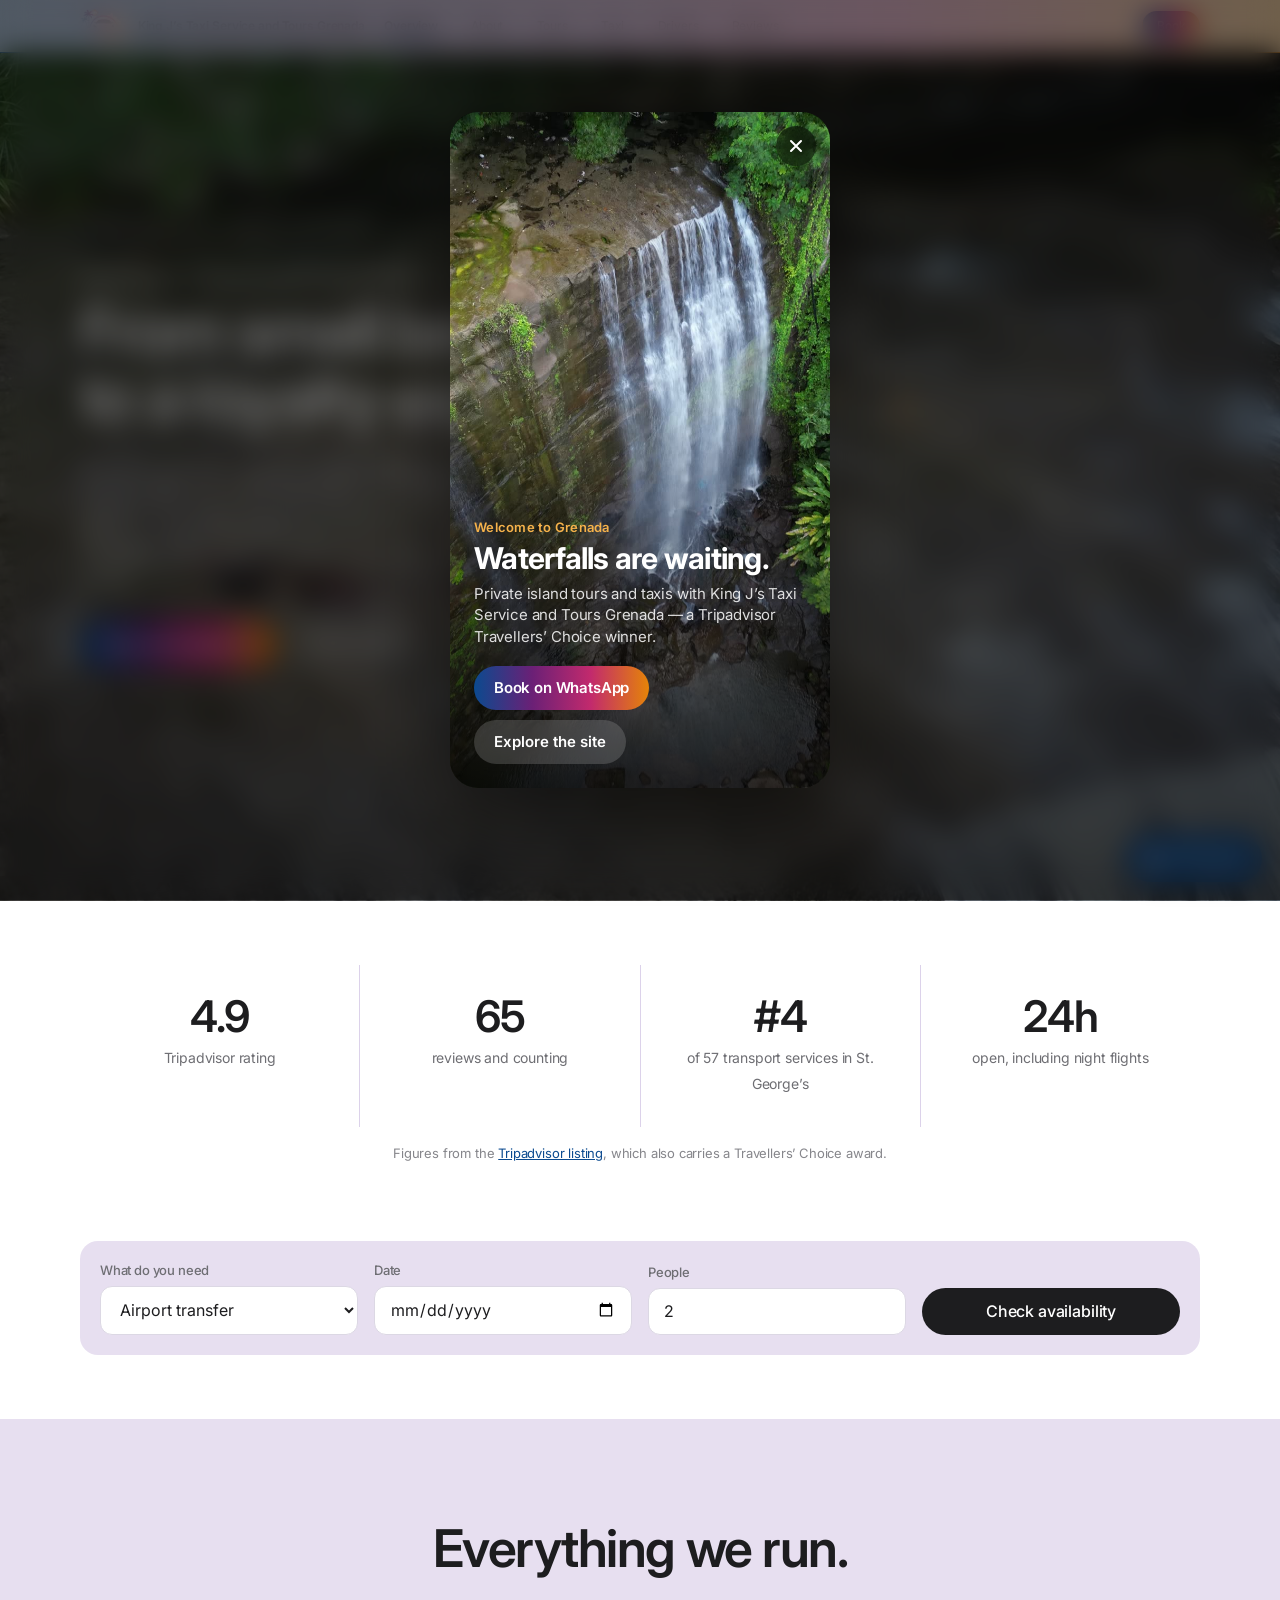
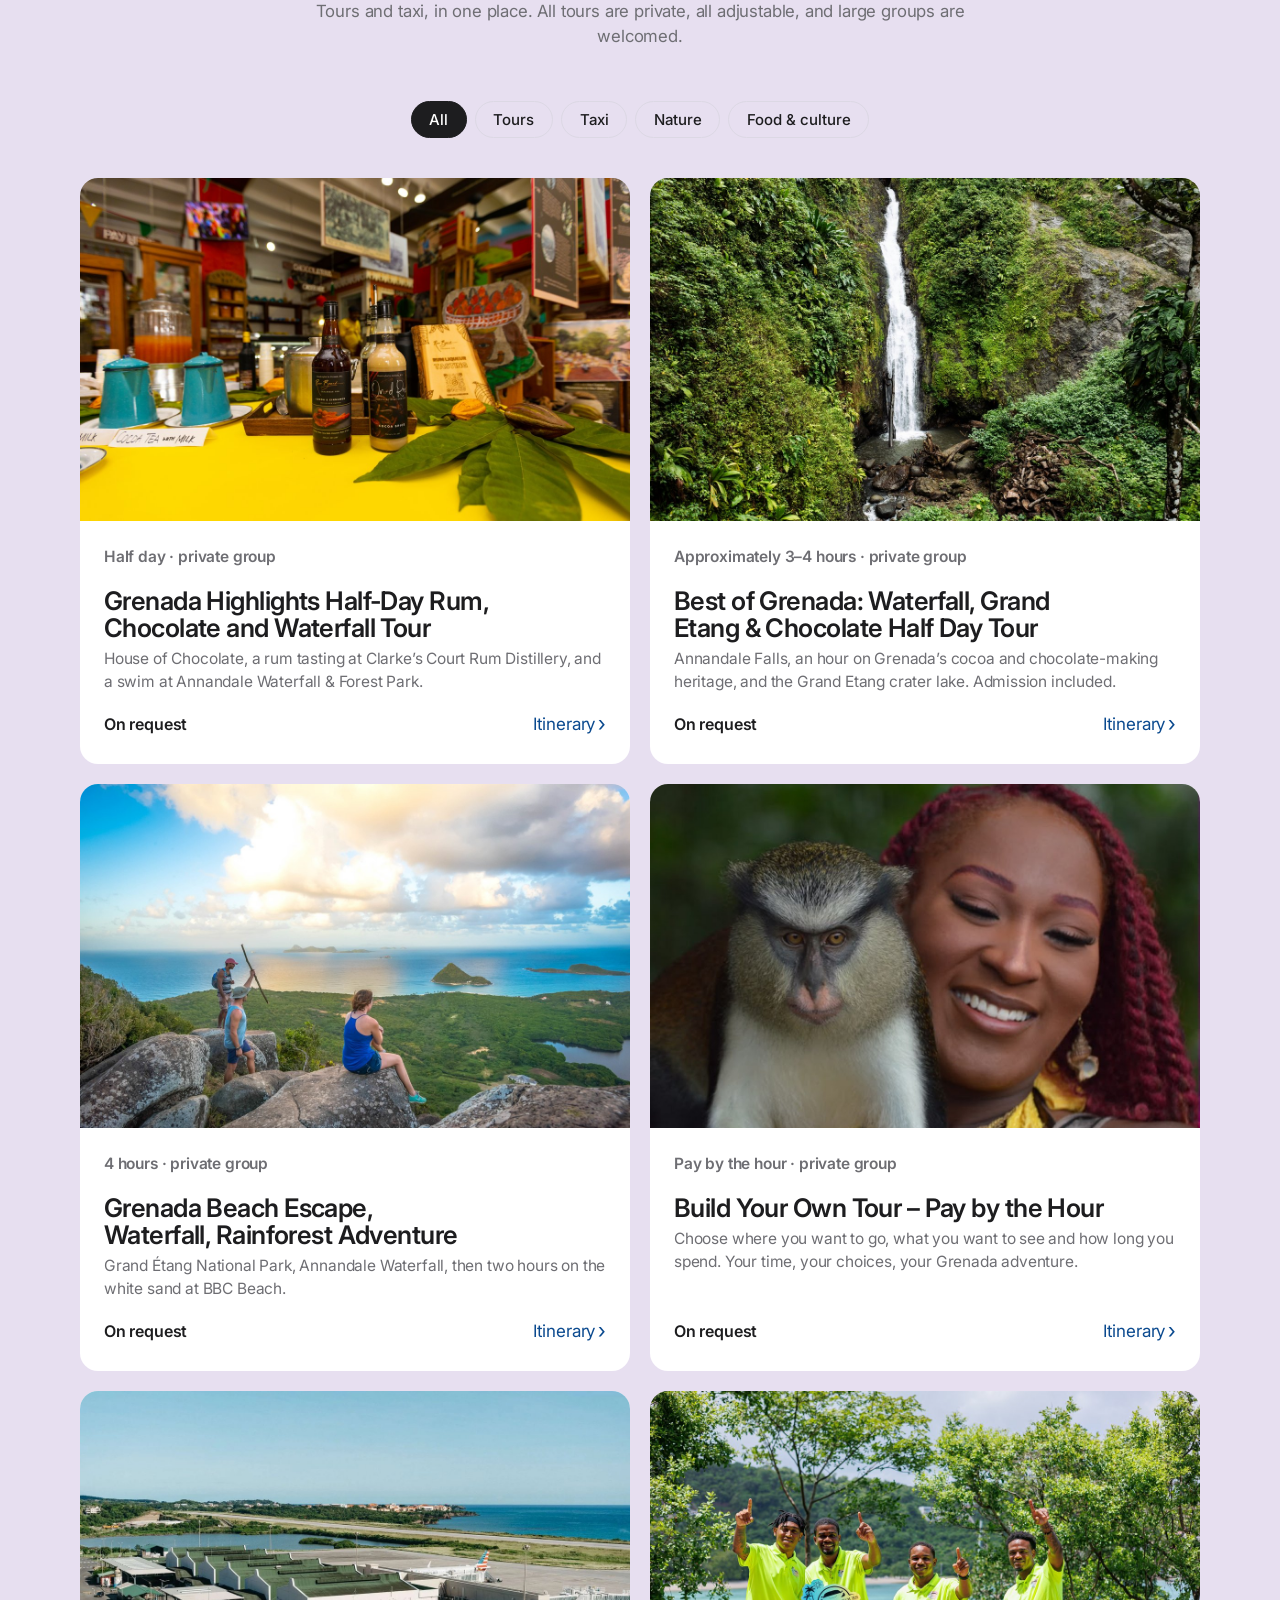
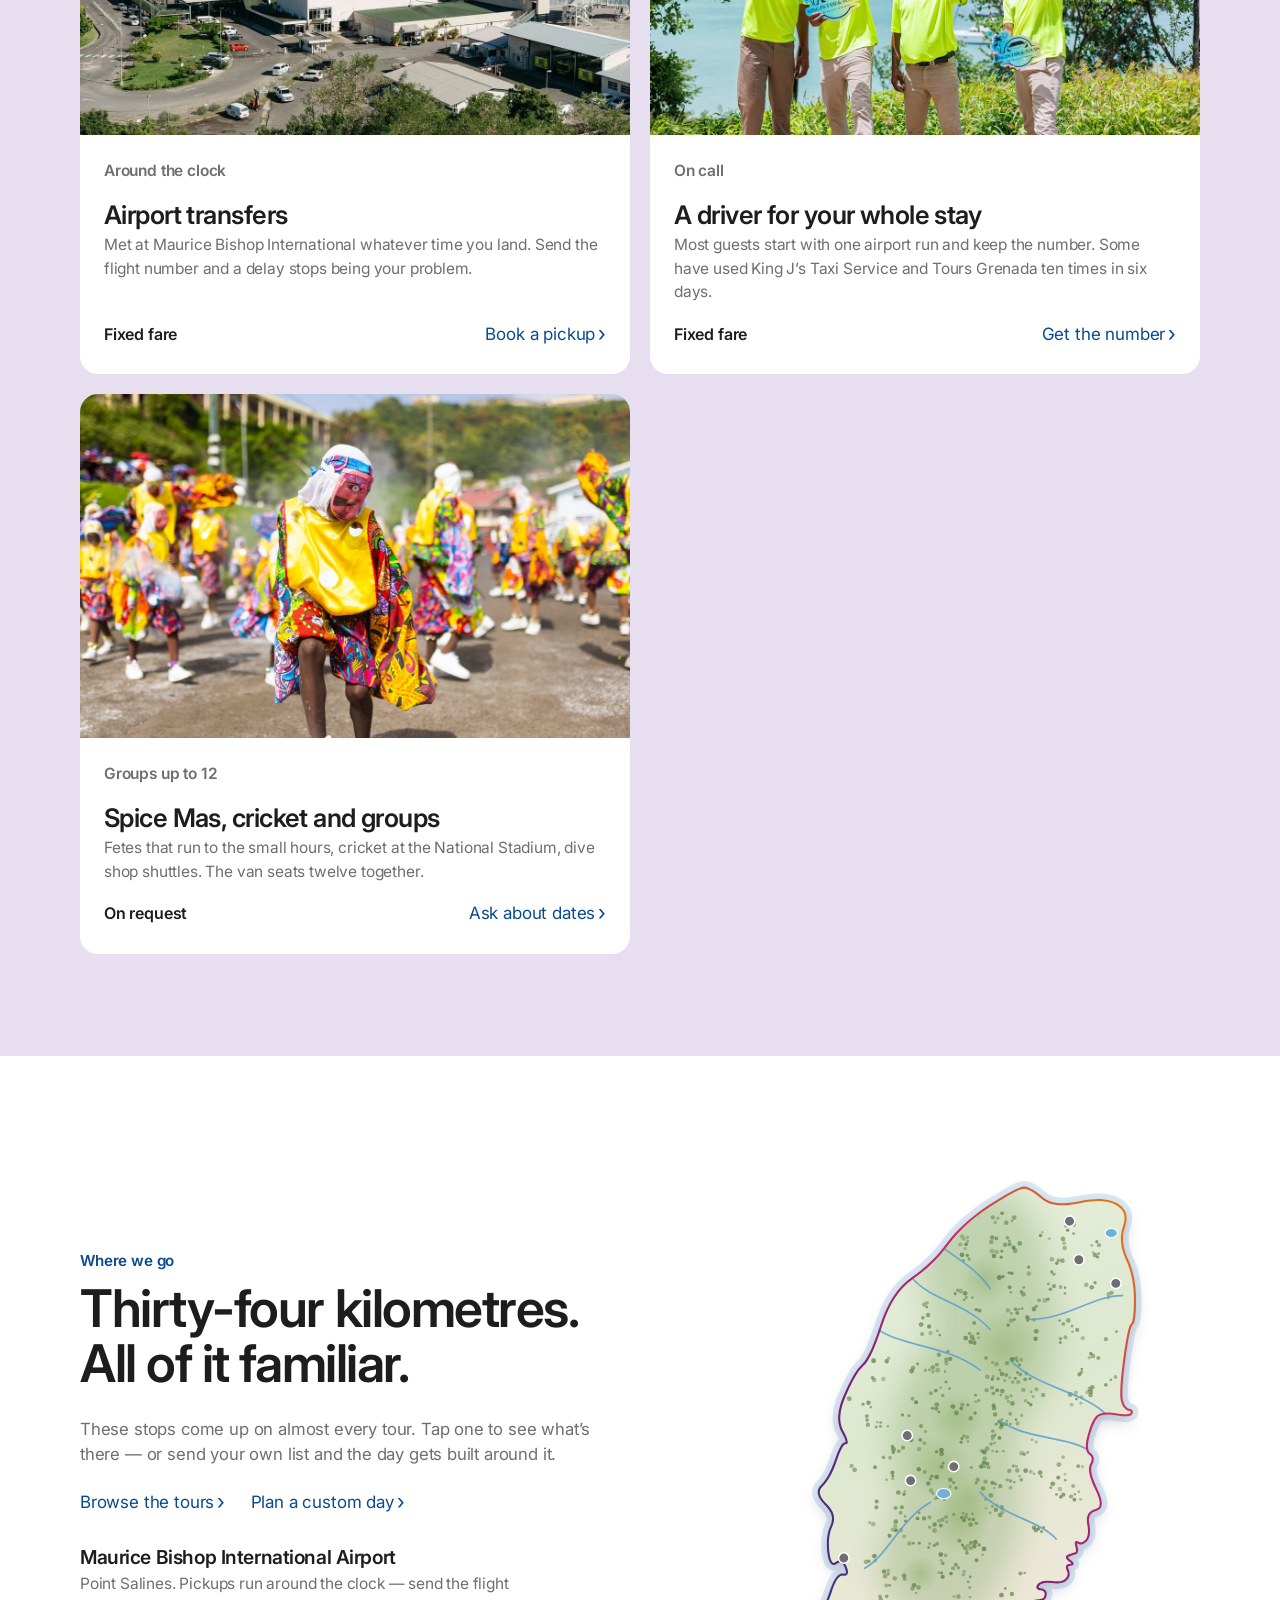
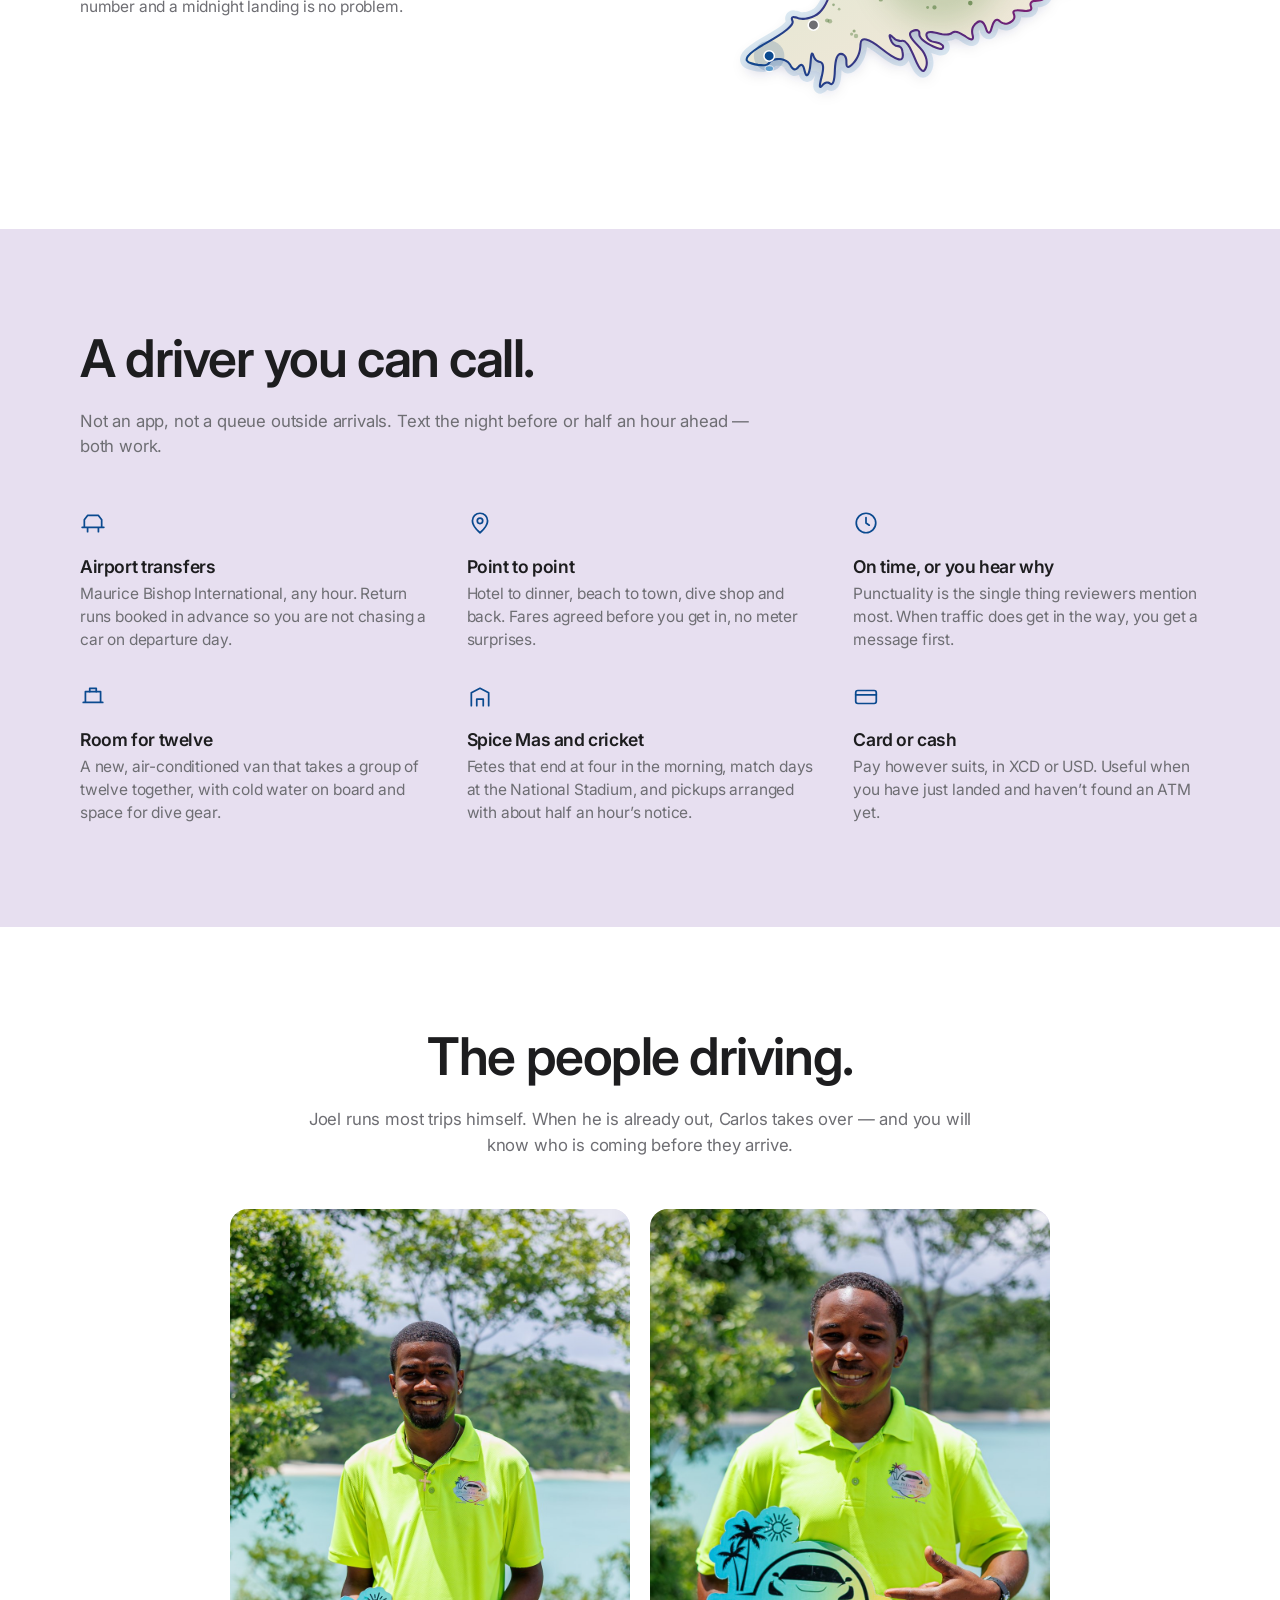
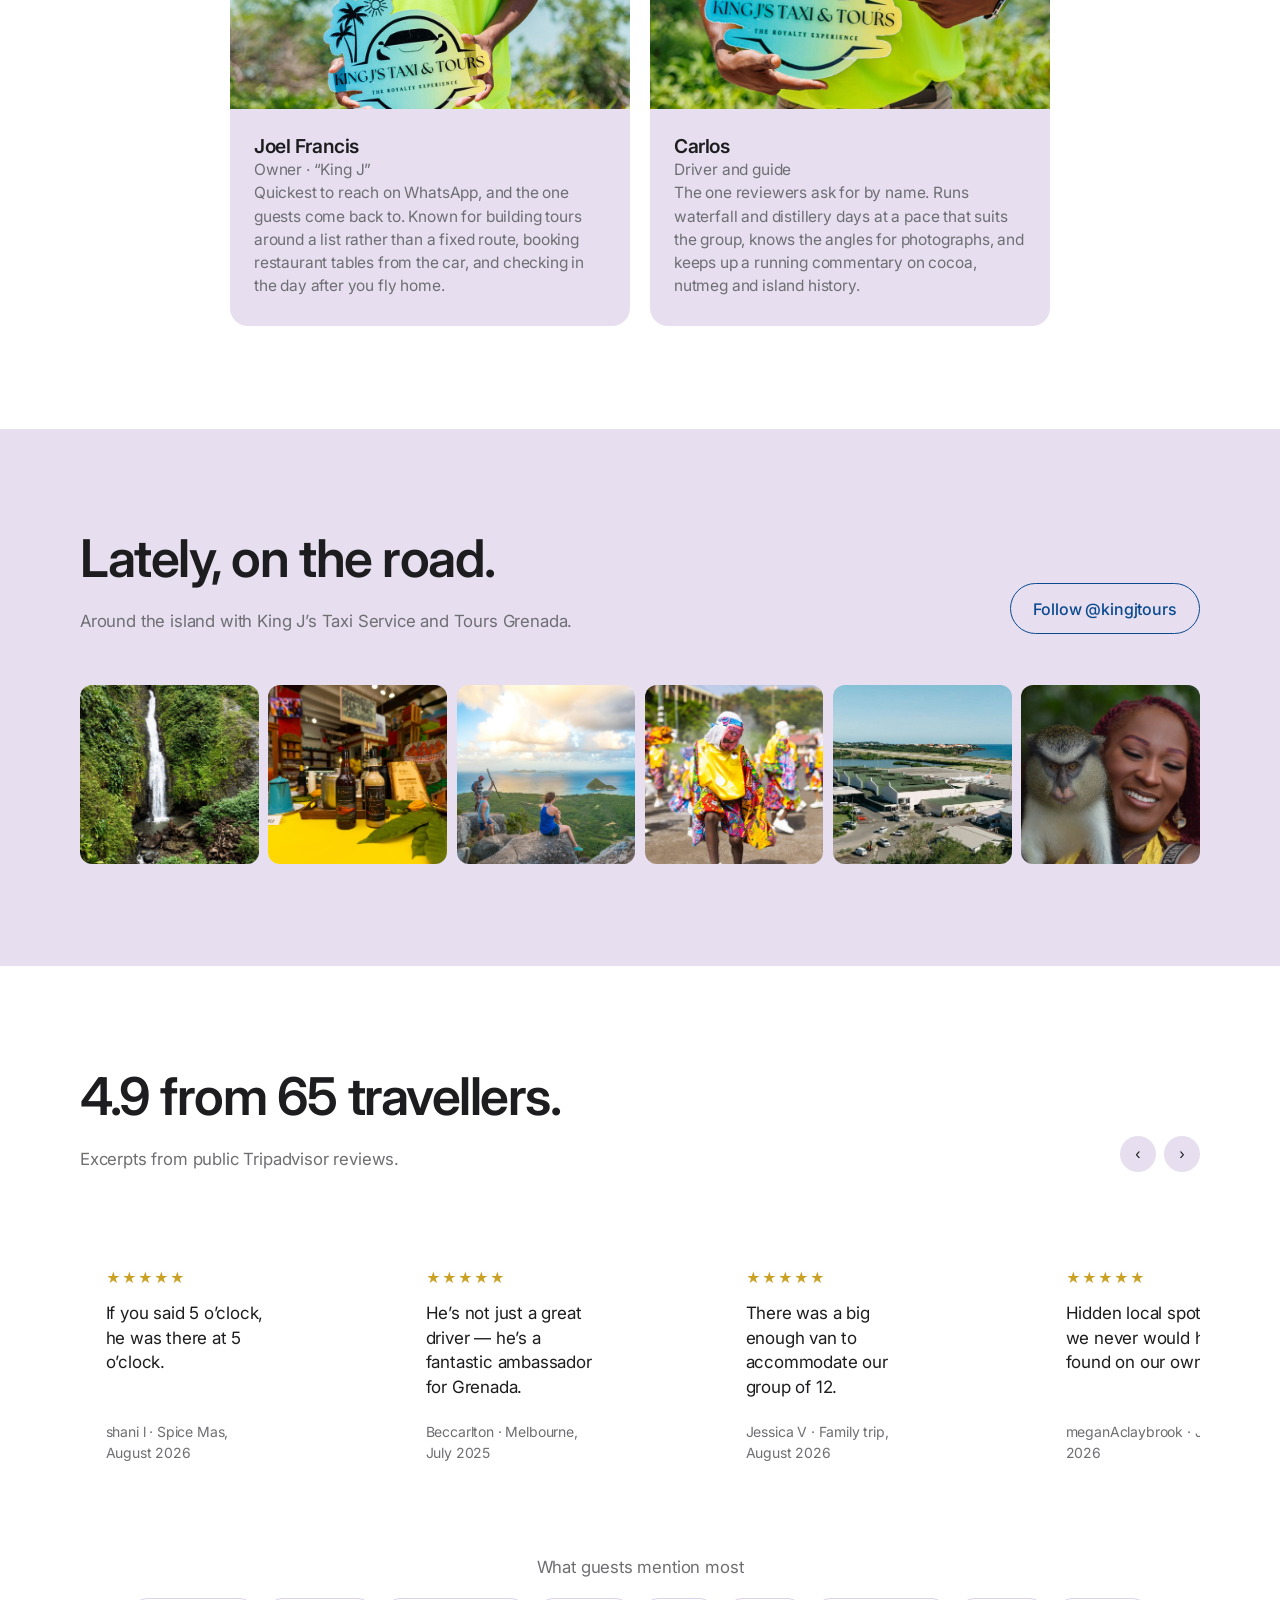
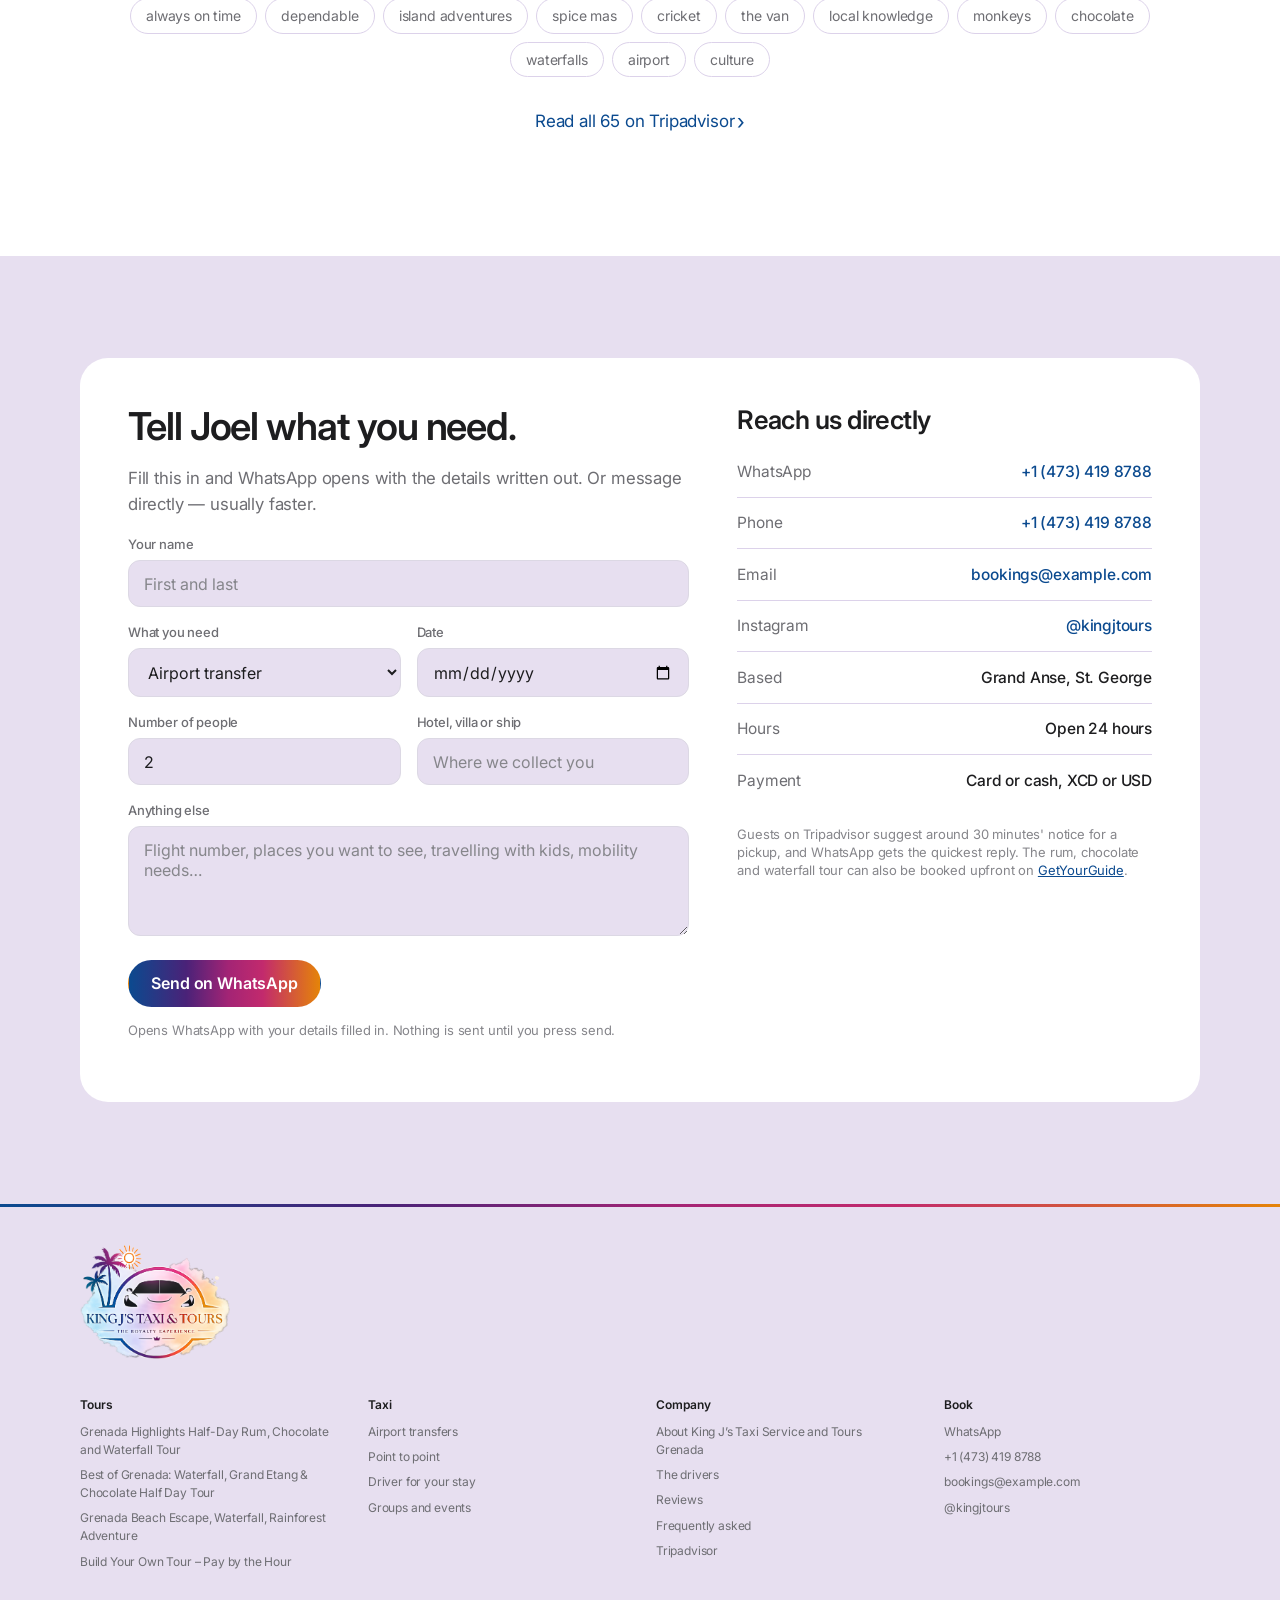
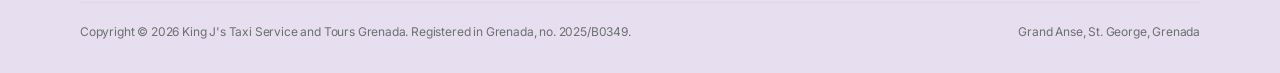
==== commit 46cb0a83: "Add files via upload" ====
--- a/index.html
+++ b/index.html
@@ -109,7 +109,7 @@
     <div class="wrap wrap--wide">
       <div class="band__head center">
         <h2>Everything we run.</h2>
-        <p class="sub">Tours and taxi, in one place. Filter by what you&rsquo;re after.</p>
+        <p class="sub">Tours and taxi, in one place. All tours are private, all adjustable, and large groups are welcomed.</p>
       </div>
       <div class="tabs" role="tablist" aria-label="Filter services">
         <button type="button" role="tab" data-filter="all" aria-selected="true">All</button>
@@ -122,27 +122,36 @@
         <a class="tile" href="tours.html#chocolate" data-cat="tour culture">
           <figure class="photo "><img src="assets/img/card-chocolate.jpg" alt="Cocoa rum liqueurs and fresh cocoa pods at the tasting" loading="lazy"></figure>
           <div class="tile__body">
-            <p class="tile__kicker">4 hours &middot; private group</p>
-            <h3>Rum, chocolate and waterfall</h3>
-            <p>Cocoa from pod to bar, a distillery still running on a waterwheel, and Annandale Falls to finish. The one most guests book first.</p>
-            <div class="tile__foot"><span class="tile__price">From US$150</span><span class="chev">Itinerary</span></div>
+            <p class="tile__kicker">Half day &middot; private group</p>
+            <h3>Grenada Highlights Half-Day Rum, Chocolate and Waterfall Tour</h3>
+            <p>House of Chocolate, a rum tasting at Clarke&rsquo;s Court Rum Distillery, and a swim at Annandale Waterfall &amp; Forest Park.</p>
+            <div class="tile__foot"><span class="tile__price">On request</span><span class="chev">Itinerary</span></div>
           </div>
         </a>
         <a class="tile" href="tours.html#island" data-cat="tour culture nature">
-          <figure class="photo "><img src="assets/img/card-island.jpg" alt="The view from Welcome Stone over Levera and the northern isles" loading="lazy"></figure>
+          <figure class="photo "><img src="assets/img/card-falls.jpg" alt="Annandale Falls in the rainforest" loading="lazy"></figure>
           <div class="tile__body">
-            <p class="tile__kicker">6&ndash;8 hours &middot; private group</p>
-            <h3>The full island day</h3>
-            <p>Rum, chocolate, spice and Annandale in one loop, with Grand Etang, Belmont Estate and the north coast on the way.</p>
+            <p class="tile__kicker">Approximately 3&ndash;4 hours &middot; private group</p>
+            <h3>Best of Grenada: Waterfall, Grand Etang &amp; Chocolate Half Day Tour</h3>
+            <p>Annandale Falls, an hour on Grenada&rsquo;s cocoa and chocolate-making heritage, and the Grand Etang crater lake. Admission included.</p>
             <div class="tile__foot"><span class="tile__price">On request</span><span class="chev">Itinerary</span></div>
           </div>
         </a>
         <a class="tile" href="tours.html#waterfalls" data-cat="tour nature">
-          <figure class="photo "><img src="assets/img/card-falls.jpg" alt="A waterfall in the Grenadian rainforest" loading="lazy"></figure>
+          <figure class="photo "><img src="assets/img/card-island.jpg" alt="White sand and calm water at a Grenada beach" loading="lazy"></figure>
           <div class="tile__body">
-            <p class="tile__kicker">5&ndash;6 hours &middot; private group</p>
-            <h3>Waterfalls and rainforest</h3>
-            <p>Three or four falls picked on the day. Get there early enough and you can have the whole pool to yourself.</p>
+            <p class="tile__kicker">4 hours &middot; private group</p>
+            <h3>Grenada Beach Escape, Waterfall, Rainforest Adventure</h3>
+            <p>Grand &Eacute;tang National Park, Annandale Waterfall, then two hours on the white sand at BBC Beach.</p>
+            <div class="tile__foot"><span class="tile__price">On request</span><span class="chev">Itinerary</span></div>
+          </div>
+        </a>
+        <a class="tile" href="tours.html#custom" data-cat="tour nature culture">
+          <figure class="photo "><img src="assets/img/tour-custom.jpg" alt="A mona monkey on a guest&rsquo;s shoulder at Grand Etang" loading="lazy"></figure>
+          <div class="tile__body">
+            <p class="tile__kicker">Pay by the hour &middot; private group</p>
+            <h3>Build Your Own Tour &ndash; Pay by the Hour</h3>
+            <p>Choose where you want to go, what you want to see and how long you spend. Your time, your choices, your Grenada adventure.</p>
             <div class="tile__foot"><span class="tile__price">On request</span><span class="chev">Itinerary</span></div>
           </div>
         </a>
@@ -192,17 +201,571 @@
       </div>
       <div class="island"><svg viewBox="0 0 462 588" role="img" aria-label="Map of Grenada showing the stops King J's Taxi Service and Tours Grenada drives to">
           <title>Grenada</title>
-          <defs><linearGradient id="coastGrad" x1="0" y1="1" x2="1" y2="0"><stop offset="0%" stop-color="#0FC1DD"/><stop offset="45%" stop-color="#50C9B8"/><stop offset="75%" stop-color="#B4D481"/><stop offset="100%" stop-color="#FBDF5A"/></linearGradient></defs>
-          <path class="island__coast" d="M 424.4 73.8 L 443.8 113.9 L 447.9 148.3 L 439.7 264.5 L 434.2 281.0 L 424.0 297.4 L 408.6 333.5 L 409.4 352.0 L 422.3 390.7 L 416.5 398.0 L 404.5 403.6 L 397.7 417.5 L 394.9 436.0 L 394.1 455.3 L 381.3 476.5 L 282.3 528.6 L 282.3 511.0 L 262.6 520.7 L 247.8 534.0 L 238.4 551.7 L 234.9 574.0 L 213.4 570.0 L 192.6 563.5 L 172.9 554.6 L 154.7 543.3 L 130.8 564.4 L 91.6 572.7 L 48.6 570.4 L 14.0 560.9 L 94.1 509.2 L 108.8 494.8 L 117.0 460.3 L 110.3 432.6 L 98.9 405.4 L 92.8 373.1 L 105.2 320.5 L 153.2 227.7 L 154.7 186.8 L 289.2 22.7 L 337.6 14.0 L 390.4 21.1 L 440.4 52.7 L 438.9 60.0 Z"/>
-          <g class="pin" role="button" tabindex="0" aria-pressed="true" data-name="Maurice Bishop International Airport" data-desc="Point Salines. Pickups run around the clock — send the flight number and a midnight landing is no problem."><circle class="halo" cx="24.4" cy="571.2" r="16"/><circle class="dot" cx="24.4" cy="571.2" r="5.5"/></g>
-          <g class="pin" role="button" tabindex="0" aria-pressed="false" data-name="Grand Anse" data-desc="Two miles of beach, most of the island's hotels, and where King J's Taxi Service and Tours Grenada is based."><circle class="halo" cx="70.7" cy="531.1" r="16"/><circle class="dot" cx="70.7" cy="531.1" r="5.5"/></g>
-          <g class="pin" role="button" tabindex="0" aria-pressed="false" data-name="St. George's &amp; Fort Frederick" data-desc="The harbour, Market Square on a Saturday morning, and the fort with a view of both coasts."><circle class="halo" cx="107.6" cy="455.4" r="16"/><circle class="dot" cx="107.6" cy="455.4" r="5.5"/></g>
-          <g class="pin" role="button" tabindex="0" aria-pressed="false" data-name="Annandale Falls" data-desc="The waterfall that finishes most half-day tours. Easy to reach, deep enough to swim."><circle class="halo" cx="186.2" cy="360.9" r="16"/><circle class="dot" cx="186.2" cy="360.9" r="5.5"/></g>
-          <g class="pin" role="button" tabindex="0" aria-pressed="false" data-name="Concord Falls" data-desc="Up the valley, then a short walk. Quieter than Annandale and good for a long swim."><circle class="halo" cx="170.0" cy="292.3" r="16"/><circle class="dot" cx="170.0" cy="292.3" r="5.5"/></g>
-          <g class="pin" role="button" tabindex="0" aria-pressed="false" data-name="Grand Etang National Park" data-desc="A crater lake at 1,700 feet. Guests regularly mention the mona monkeys along this road."><circle class="halo" cx="225.5" cy="349.0" r="16"/><circle class="dot" cx="225.5" cy="349.0" r="5.5"/></g>
-          <g class="pin" role="button" tabindex="0" aria-pressed="false" data-name="Belmont Estate" data-desc="A working cocoa plantation in St. Patrick's — tree to bar, and lunch worth planning around."><circle class="halo" cx="375.7" cy="110.3" r="16"/><circle class="dot" cx="375.7" cy="110.3" r="5.5"/></g>
-          <g class="pin" role="button" tabindex="0" aria-pressed="false" data-name="River Antoine Rum Distillery" data-desc="Still running on a waterwheel from the 1780s. The overproof is as strong as people warn you."><circle class="halo" cx="438.1" cy="148.1" r="16"/><circle class="dot" cx="438.1" cy="148.1" r="5.5"/></g>
-          <g class="pin" role="button" tabindex="0" aria-pressed="false" data-name="Sauteurs &amp; Levera" data-desc="The far north. Leapers' Hill, the Atlantic on one side, turtle beaches in season."><circle class="halo" cx="366.5" cy="70.1" r="16"/><circle class="dot" cx="366.5" cy="70.1" r="5.5"/></g>
+          <defs>
+            <clipPath id="islandClip"><path d="M 371.7 415.8 Q 370.8 416.2 369.9 416.6 Q 369.0 417.0 368.7 417.5 Q 368.4 418.0 368.6 418.7 Q 368.8 419.4 369.6 420.2 Q 370.4 421.0 371.7 422.0 Q 373.0 423.0 373.7 423.7 Q 374.4 424.4 374.4 424.9 Q 374.4 425.4 373.8 425.7 Q 373.2 426.0 371.9 426.1 Q 370.6 426.1 369.8 426.5 Q 369.0 426.8 368.7 427.5 Q 368.4 428.2 368.5 429.2 Q 368.7 430.2 369.3 431.5 Q 369.9 432.8 370.1 434.1 Q 370.4 435.3 370.2 436.5 Q 370.0 437.7 369.5 438.9 Q 368.9 440.0 367.9 441.1 Q 367.0 442.2 365.6 442.9 Q 364.2 443.7 362.3 444.1 Q 360.5 444.4 358.2 444.5 Q 355.9 444.5 353.1 444.2 Q 350.4 443.9 348.1 443.9 Q 345.9 443.9 344.1 444.2 Q 342.3 444.6 340.9 445.3 Q 339.6 445.9 338.7 447.0 Q 337.9 448.0 337.6 448.8 Q 337.3 449.6 337.6 450.2 Q 337.9 450.8 338.7 451.2 Q 339.6 451.6 341.0 451.8 Q 342.5 451.9 343.5 452.4 Q 344.5 452.9 345.2 453.7 Q 345.8 454.5 346.1 455.5 Q 346.3 456.6 346.1 457.9 Q 346.0 459.3 345.3 460.3 Q 344.7 461.4 343.5 462.1 Q 342.4 462.8 340.7 463.2 Q 339.1 463.6 337.0 463.7 Q 334.8 463.8 333.4 464.2 Q 331.9 464.6 331.1 465.4 Q 330.3 466.2 330.2 467.3 Q 330.1 468.4 330.7 469.9 Q 331.3 471.4 331.0 472.4 Q 330.7 473.4 329.6 473.9 Q 328.4 474.4 326.5 474.5 Q 324.5 474.6 321.6 474.2 Q 318.8 473.8 316.8 473.8 Q 314.8 473.8 313.7 474.2 Q 312.6 474.7 312.3 475.5 Q 312.1 476.4 312.7 477.7 Q 313.3 479.0 313.3 480.1 Q 313.4 481.3 313.0 482.4 Q 312.5 483.5 311.6 484.5 Q 310.6 485.5 309.1 486.4 Q 307.6 487.3 306.2 487.7 Q 304.7 488.1 303.4 487.9 Q 302.0 487.8 300.6 487.1 Q 299.3 486.5 298.0 485.3 Q 296.7 484.1 295.5 483.8 Q 294.3 483.6 293.3 484.4 Q 292.3 485.2 291.4 487.0 Q 290.5 488.8 289.7 491.5 Q 289.0 494.3 288.2 495.8 Q 287.4 497.2 286.6 497.3 Q 285.8 497.4 284.9 496.2 Q 284.1 495.0 283.3 492.4 Q 282.4 489.8 281.4 488.2 Q 280.3 486.6 279.1 485.9 Q 277.9 485.2 276.5 485.5 Q 275.1 485.8 273.6 487.0 Q 272.0 488.2 271.0 489.6 Q 269.9 491.0 269.4 492.6 Q 268.9 494.2 268.9 496.1 Q 268.9 497.9 269.5 500.0 Q 270.0 502.0 269.8 503.1 Q 269.6 504.2 268.6 504.4 Q 267.6 504.5 265.9 503.7 Q 264.2 502.9 261.7 501.1 Q 259.2 499.4 257.0 498.3 Q 254.9 497.2 253.2 496.7 Q 251.5 496.3 250.2 496.5 Q 248.8 496.7 247.9 497.5 Q 247.0 498.4 245.5 498.8 Q 244.0 499.3 242.1 499.3 Q 240.1 499.3 237.6 499.0 Q 235.1 498.6 232.1 497.8 Q 229.1 497.1 227.0 496.8 Q 224.8 496.6 223.4 496.9 Q 222.0 497.2 221.4 498.1 Q 220.8 498.9 221.0 500.3 Q 221.2 501.7 221.9 502.8 Q 222.6 504.0 223.8 504.9 Q 225.0 505.8 226.7 506.5 Q 228.4 507.1 230.6 507.5 Q 232.8 508.0 234.4 508.5 Q 235.9 509.1 236.9 509.8 Q 237.9 510.4 238.3 511.2 Q 238.6 512.1 238.4 513.0 Q 238.2 513.9 237.2 514.2 Q 236.3 514.5 234.7 514.2 Q 233.0 513.9 230.7 512.9 Q 228.3 512.0 225.3 510.4 Q 222.2 508.9 220.0 507.3 Q 217.7 505.8 216.2 504.3 Q 214.7 502.8 214.1 501.3 Q 213.4 499.9 213.5 498.5 Q 213.6 497.1 213.2 496.2 Q 212.8 495.3 211.9 494.9 Q 211.1 494.6 209.7 494.7 Q 208.3 494.9 206.5 495.6 Q 204.6 496.3 204.0 497.6 Q 203.4 498.9 204.1 500.7 Q 204.7 502.6 206.6 505.0 Q 208.5 507.5 211.6 510.5 Q 214.7 513.6 216.9 516.5 Q 219.0 519.5 220.1 522.4 Q 221.2 525.3 221.3 528.1 Q 221.5 530.9 220.6 533.6 Q 219.7 536.3 218.5 537.1 Q 217.3 537.9 215.9 536.8 Q 214.4 535.7 212.7 532.6 Q 210.9 529.6 208.9 524.6 Q 206.9 519.7 205.0 516.0 Q 203.2 512.3 201.5 510.0 Q 199.8 507.7 198.3 506.6 Q 196.8 505.6 195.5 505.8 Q 194.2 506.1 193.0 506.0 Q 191.7 505.9 190.4 505.4 Q 189.1 504.9 187.9 504.1 Q 186.7 503.2 185.4 502.0 Q 184.2 500.8 183.4 500.3 Q 182.7 499.8 182.4 500.1 Q 182.2 500.4 182.4 501.4 Q 182.6 502.5 183.2 504.2 Q 183.9 506.0 184.7 507.4 Q 185.6 508.7 186.5 509.6 Q 187.5 510.5 188.7 511.0 Q 189.8 511.5 191.1 511.5 Q 192.3 511.5 193.3 512.2 Q 194.3 512.8 194.9 514.1 Q 195.5 515.4 195.8 517.3 Q 196.2 519.2 196.2 521.7 Q 196.2 524.3 194.8 525.1 Q 193.4 525.9 190.7 525.0 Q 187.9 524.1 183.8 521.5 Q 179.7 518.8 174.2 514.5 Q 168.7 510.1 164.5 507.6 Q 160.4 505.2 157.6 504.5 Q 154.7 503.9 153.3 505.1 Q 151.8 506.4 151.7 509.5 Q 151.6 512.6 151.1 515.4 Q 150.6 518.2 149.6 520.7 Q 148.6 523.2 147.2 525.4 Q 145.8 527.7 144.0 529.6 Q 142.2 531.6 140.8 532.5 Q 139.5 533.4 138.6 533.3 Q 137.7 533.2 137.3 532.1 Q 136.9 530.9 136.9 528.8 Q 137.0 526.6 136.7 525.0 Q 136.3 523.3 135.6 522.2 Q 134.9 521.0 133.8 520.4 Q 132.8 519.7 131.3 519.6 Q 129.8 519.5 128.7 520.5 Q 127.6 521.5 126.8 523.6 Q 126.0 525.7 125.5 528.9 Q 125.0 532.2 124.8 536.6 Q 124.7 540.9 124.3 544.0 Q 123.9 547.1 123.3 548.9 Q 122.7 550.7 121.8 551.2 Q 121.0 551.7 119.9 550.9 Q 118.9 550.1 117.8 549.8 Q 116.7 549.5 115.7 549.8 Q 114.6 550.1 113.5 550.9 Q 112.4 551.7 111.4 553.0 Q 110.3 554.3 109.7 554.4 Q 109.2 554.5 109.1 553.4 Q 109.0 552.2 109.5 549.8 Q 109.9 547.4 110.9 543.8 Q 111.8 540.2 112.2 537.4 Q 112.6 534.6 112.4 532.7 Q 112.2 530.7 111.4 529.6 Q 110.7 528.5 109.4 528.2 Q 108.1 528.0 107.0 527.4 Q 105.9 526.8 105.0 526.0 Q 104.1 525.1 103.4 523.9 Q 102.7 522.8 102.2 521.3 Q 101.7 519.8 101.3 519.4 Q 100.9 519.0 100.5 519.7 Q 100.2 520.3 99.9 522.0 Q 99.7 523.8 99.5 526.5 Q 99.3 529.3 99.0 531.6 Q 98.8 533.9 98.4 535.7 Q 98.1 537.5 97.6 538.9 Q 97.2 540.2 96.7 541.0 Q 96.2 541.9 95.6 542.0 Q 95.1 542.1 94.6 541.5 Q 94.1 540.9 93.7 539.6 Q 93.2 538.2 92.7 536.1 Q 92.2 534.1 91.6 532.8 Q 91.0 531.6 90.2 531.3 Q 89.4 530.9 88.5 531.5 Q 87.5 532.0 86.5 533.4 Q 85.4 534.7 84.3 535.4 Q 83.3 536.0 82.3 535.9 Q 81.3 535.7 80.4 534.8 Q 79.5 533.9 78.6 532.3 Q 77.8 530.6 76.6 529.4 Q 75.5 528.1 74.0 527.2 Q 72.6 526.3 70.8 525.7 Q 69.1 525.2 67.1 525.0 Q 65.0 524.9 63.3 525.1 Q 61.6 525.2 60.2 525.7 Q 58.8 526.2 57.7 527.1 Q 56.6 527.9 55.8 529.1 Q 55.0 530.3 53.5 530.9 Q 51.9 531.5 49.6 531.6 Q 47.3 531.6 44.2 531.2 Q 41.2 530.7 37.3 529.6 Q 33.5 528.6 32.5 526.7 Q 31.6 524.9 33.4 522.2 Q 35.3 519.6 40.1 516.1 Q 44.8 512.7 52.5 508.4 Q 60.1 504.1 65.6 500.5 Q 71.2 497.0 74.6 494.1 Q 78.1 491.1 79.5 488.9 Q 81.0 486.7 80.3 485.1 Q 79.6 483.6 79.6 482.6 Q 79.6 481.6 80.2 481.2 Q 80.9 480.8 82.1 481.0 Q 83.4 481.1 85.3 481.8 Q 87.2 482.6 89.3 482.8 Q 91.4 483.0 93.6 482.7 Q 95.9 482.5 98.4 481.7 Q 100.8 481.0 103.5 479.7 Q 106.1 478.5 108.5 476.3 Q 110.8 474.1 112.9 471.0 Q 115.0 467.9 116.8 463.9 Q 118.7 459.9 120.2 455.0 Q 121.8 450.0 123.4 446.4 Q 125.0 442.8 126.6 440.5 Q 128.2 438.1 129.9 437.1 Q 131.5 436.1 133.2 436.4 Q 134.8 436.7 135.9 436.3 Q 136.9 436.0 137.3 435.0 Q 137.6 434.0 137.4 432.4 Q 137.1 430.8 136.2 428.5 Q 135.3 426.2 134.2 424.8 Q 133.1 423.4 131.9 422.9 Q 130.6 422.3 129.2 422.6 Q 127.8 423.0 126.2 424.1 Q 124.6 425.3 123.3 425.2 Q 122.0 425.0 120.9 423.6 Q 119.9 422.1 119.2 419.4 Q 118.4 416.6 117.9 412.5 Q 117.5 408.4 117.5 404.7 Q 117.4 400.9 117.8 397.4 Q 118.3 394.0 119.1 390.8 Q 120.0 387.7 121.3 384.9 Q 122.6 382.1 122.8 379.2 Q 123.1 376.4 122.3 373.5 Q 121.5 370.7 119.6 367.9 Q 117.7 365.0 114.8 362.2 Q 111.9 359.3 110.2 356.7 Q 108.5 354.0 108.1 351.6 Q 107.6 349.2 108.4 347.0 Q 109.2 344.8 111.3 342.9 Q 113.3 340.9 115.2 338.2 Q 117.2 335.6 119.0 332.3 Q 120.8 329.0 122.5 325.0 Q 124.2 321.0 125.8 316.4 Q 127.4 311.8 128.8 308.3 Q 130.2 304.9 131.5 302.6 Q 132.8 300.4 133.9 299.4 Q 135.0 298.3 136.0 298.5 Q 137.0 298.6 137.2 297.9 Q 137.5 297.2 137.0 295.5 Q 136.6 293.9 135.4 291.3 Q 134.3 288.8 132.4 285.4 Q 130.6 281.9 129.9 277.8 Q 129.1 273.7 129.5 269.0 Q 129.9 264.3 131.4 258.9 Q 132.9 253.5 135.6 247.5 Q 138.2 241.5 140.7 236.5 Q 143.2 231.5 145.5 227.6 Q 147.8 223.7 150.0 220.9 Q 152.2 218.0 154.2 216.2 Q 156.3 214.5 158.5 210.9 Q 160.7 207.4 163.2 202.2 Q 165.6 196.9 168.2 190.0 Q 170.8 183.0 173.6 174.3 Q 176.5 165.6 179.9 158.2 Q 183.3 150.8 187.4 144.6 Q 191.5 138.5 196.2 133.6 Q 200.9 128.7 206.2 125.0 Q 211.5 121.4 216.5 117.3 Q 221.5 113.3 226.1 108.7 Q 230.8 104.2 235.1 99.3 Q 239.4 94.3 243.4 88.9 Q 247.4 83.5 252.2 78.2 Q 257.0 73.0 262.6 67.9 Q 268.2 62.9 274.7 58.0 Q 281.1 53.1 288.4 48.5 Q 295.6 43.8 301.5 40.3 Q 307.3 36.8 311.7 34.5 Q 316.2 32.2 319.2 31.1 Q 322.3 30.0 323.9 30.1 Q 325.6 30.2 327.5 30.9 Q 329.5 31.7 331.8 33.0 Q 334.2 34.4 336.8 36.3 Q 339.5 38.3 342.5 40.9 Q 345.5 43.5 349.4 45.1 Q 353.2 46.6 358.0 47.2 Q 362.8 47.8 368.4 47.4 Q 374.0 47.0 380.6 45.6 Q 387.1 44.2 392.8 43.6 Q 398.6 42.9 403.5 43.1 Q 408.5 43.3 412.7 44.4 Q 416.9 45.4 420.3 47.2 Q 423.7 49.0 425.9 51.4 Q 428.1 53.7 429.2 56.7 Q 430.2 59.6 430.0 63.2 Q 429.8 66.7 428.4 70.7 Q 427.0 74.8 426.5 79.0 Q 426.0 83.2 426.4 87.5 Q 426.8 91.7 428.0 96.1 Q 429.2 100.5 431.3 105.0 Q 433.5 109.5 435.0 114.3 Q 436.6 119.2 437.7 124.4 Q 438.8 129.7 439.3 135.3 Q 439.9 140.9 439.9 146.9 Q 439.9 152.9 439.7 157.6 Q 439.5 162.2 439.1 165.5 Q 438.7 168.8 438.1 170.7 Q 437.5 172.7 436.7 173.3 Q 435.8 173.8 434.9 176.5 Q 434.0 179.1 433.0 183.9 Q 432.0 188.6 430.9 195.4 Q 429.8 202.2 428.6 211.0 Q 427.5 219.9 426.7 227.0 Q 426.0 234.1 425.7 239.6 Q 425.5 245.0 425.6 248.7 Q 425.8 252.4 426.4 254.4 Q 427.1 256.4 427.8 258.0 Q 428.6 259.5 429.4 260.6 Q 430.3 261.7 431.3 262.3 Q 432.3 263.0 433.4 263.2 Q 434.6 263.4 435.3 263.7 Q 436.0 264.1 436.3 264.6 Q 436.7 265.1 436.6 265.7 Q 436.6 266.4 436.1 267.2 Q 435.7 268.1 434.4 268.5 Q 433.2 269.0 431.1 269.1 Q 429.0 269.2 426.1 268.9 Q 423.2 268.7 419.5 268.1 Q 415.7 267.5 412.6 267.3 Q 409.5 267.2 407.1 267.5 Q 404.6 267.9 402.8 268.7 Q 400.9 269.5 399.7 270.9 Q 398.5 272.2 397.4 274.1 Q 396.3 276.0 395.2 278.5 Q 394.1 281.0 393.1 284.2 Q 392.1 287.3 391.1 291.0 Q 390.1 294.7 389.7 297.8 Q 389.3 300.8 389.5 303.1 Q 389.7 305.5 390.5 307.1 Q 391.2 308.7 392.5 309.7 Q 393.9 310.6 394.6 311.8 Q 395.4 312.9 395.5 314.3 Q 395.7 315.6 395.3 317.2 Q 394.9 318.8 393.9 320.6 Q 392.9 322.3 392.8 324.9 Q 392.6 327.4 393.3 330.7 Q 394.0 334.0 395.5 338.1 Q 397.1 342.1 399.4 346.9 Q 401.8 351.7 402.9 355.5 Q 404.1 359.2 404.0 361.9 Q 403.9 364.6 402.6 366.3 Q 401.3 367.9 398.7 368.6 Q 396.1 369.2 394.4 370.4 Q 392.6 371.6 391.6 373.5 Q 390.7 375.3 390.5 377.8 Q 390.3 380.2 390.9 383.3 Q 391.5 386.3 391.6 389.0 Q 391.8 391.6 391.5 393.7 Q 391.3 395.9 390.5 397.5 Q 389.8 399.2 388.7 400.5 Q 387.5 401.7 386.4 402.4 Q 385.4 403.2 384.3 403.5 Q 383.3 403.8 382.3 403.6 Q 381.3 403.4 380.3 402.8 Q 379.4 402.2 378.8 402.1 Q 378.2 402.0 378.0 402.5 Q 377.8 403.0 377.9 404.1 Q 378.0 405.2 378.5 406.9 Q 378.9 408.5 379.1 409.8 Q 379.2 411.1 379.0 412.0 Q 378.8 412.9 378.3 413.5 Q 377.8 414.0 376.9 414.2 Q 376.0 414.4 375.2 414.6 Q 374.3 414.9 373.4 415.2 Q 372.6 415.5 371.7 415.8 Z"/></clipPath>
+            <radialGradient id="hillGrad"><stop offset="0%" stop-color="#8FAE6B" stop-opacity=".5"/><stop offset="70%" stop-color="#8FAE6B" stop-opacity=".16"/><stop offset="100%" stop-color="#8FAE6B" stop-opacity="0"/></radialGradient>
+            <filter id="forestBlur" filterUnits="userSpaceOnUse" x="-250" y="-250" width="962" height="1088"><feGaussianBlur stdDeviation="16"/></filter>
+
+            <linearGradient id="landGrad" x1="0" y1="0" x2="0.3" y2="1">
+              <stop offset="0%" stop-color="#E9F0DE"/><stop offset="55%" stop-color="#DDE8CF"/><stop offset="100%" stop-color="#EFE7D8"/>
+            </linearGradient>
+            <filter id="islandShadow" x="-20%" y="-20%" width="140%" height="140%">
+              <feDropShadow dx="0" dy="6" stdDeviation="8" flood-color="#1B2C4A" flood-opacity="0.22"/>
+            </filter>
+            <linearGradient id="coastGrad" x1="0" y1="1" x2="1" y2="0"><stop offset="0%" stop-color="#0B4A8F"/><stop offset="40%" stop-color="#6B2076"/><stop offset="70%" stop-color="#C22A6D"/><stop offset="100%" stop-color="#E58408"/></linearGradient></defs>
+          <path class="island__sea" d="M 371.7 415.8 Q 370.8 416.2 369.9 416.6 Q 369.0 417.0 368.7 417.5 Q 368.4 418.0 368.6 418.7 Q 368.8 419.4 369.6 420.2 Q 370.4 421.0 371.7 422.0 Q 373.0 423.0 373.7 423.7 Q 374.4 424.4 374.4 424.9 Q 374.4 425.4 373.8 425.7 Q 373.2 426.0 371.9 426.1 Q 370.6 426.1 369.8 426.5 Q 369.0 426.8 368.7 427.5 Q 368.4 428.2 368.5 429.2 Q 368.7 430.2 369.3 431.5 Q 369.9 432.8 370.1 434.1 Q 370.4 435.3 370.2 436.5 Q 370.0 437.7 369.5 438.9 Q 368.9 440.0 367.9 441.1 Q 367.0 442.2 365.6 442.9 Q 364.2 443.7 362.3 444.1 Q 360.5 444.4 358.2 444.5 Q 355.9 444.5 353.1 444.2 Q 350.4 443.9 348.1 443.9 Q 345.9 443.9 344.1 444.2 Q 342.3 444.6 340.9 445.3 Q 339.6 445.9 338.7 447.0 Q 337.9 448.0 337.6 448.8 Q 337.3 449.6 337.6 450.2 Q 337.9 450.8 338.7 451.2 Q 339.6 451.6 341.0 451.8 Q 342.5 451.9 343.5 452.4 Q 344.5 452.9 345.2 453.7 Q 345.8 454.5 346.1 455.5 Q 346.3 456.6 346.1 457.9 Q 346.0 459.3 345.3 460.3 Q 344.7 461.4 343.5 462.1 Q 342.4 462.8 340.7 463.2 Q 339.1 463.6 337.0 463.7 Q 334.8 463.8 333.4 464.2 Q 331.9 464.6 331.1 465.4 Q 330.3 466.2 330.2 467.3 Q 330.1 468.4 330.7 469.9 Q 331.3 471.4 331.0 472.4 Q 330.7 473.4 329.6 473.9 Q 328.4 474.4 326.5 474.5 Q 324.5 474.6 321.6 474.2 Q 318.8 473.8 316.8 473.8 Q 314.8 473.8 313.7 474.2 Q 312.6 474.7 312.3 475.5 Q 312.1 476.4 312.7 477.7 Q 313.3 479.0 313.3 480.1 Q 313.4 481.3 313.0 482.4 Q 312.5 483.5 311.6 484.5 Q 310.6 485.5 309.1 486.4 Q 307.6 487.3 306.2 487.7 Q 304.7 488.1 303.4 487.9 Q 302.0 487.8 300.6 487.1 Q 299.3 486.5 298.0 485.3 Q 296.7 484.1 295.5 483.8 Q 294.3 483.6 293.3 484.4 Q 292.3 485.2 291.4 487.0 Q 290.5 488.8 289.7 491.5 Q 289.0 494.3 288.2 495.8 Q 287.4 497.2 286.6 497.3 Q 285.8 497.4 284.9 496.2 Q 284.1 495.0 283.3 492.4 Q 282.4 489.8 281.4 488.2 Q 280.3 486.6 279.1 485.9 Q 277.9 485.2 276.5 485.5 Q 275.1 485.8 273.6 487.0 Q 272.0 488.2 271.0 489.6 Q 269.9 491.0 269.4 492.6 Q 268.9 494.2 268.9 496.1 Q 268.9 497.9 269.5 500.0 Q 270.0 502.0 269.8 503.1 Q 269.6 504.2 268.6 504.4 Q 267.6 504.5 265.9 503.7 Q 264.2 502.9 261.7 501.1 Q 259.2 499.4 257.0 498.3 Q 254.9 497.2 253.2 496.7 Q 251.5 496.3 250.2 496.5 Q 248.8 496.7 247.9 497.5 Q 247.0 498.4 245.5 498.8 Q 244.0 499.3 242.1 499.3 Q 240.1 499.3 237.6 499.0 Q 235.1 498.6 232.1 497.8 Q 229.1 497.1 227.0 496.8 Q 224.8 496.6 223.4 496.9 Q 222.0 497.2 221.4 498.1 Q 220.8 498.9 221.0 500.3 Q 221.2 501.7 221.9 502.8 Q 222.6 504.0 223.8 504.9 Q 225.0 505.8 226.7 506.5 Q 228.4 507.1 230.6 507.5 Q 232.8 508.0 234.4 508.5 Q 235.9 509.1 236.9 509.8 Q 237.9 510.4 238.3 511.2 Q 238.6 512.1 238.4 513.0 Q 238.2 513.9 237.2 514.2 Q 236.3 514.5 234.7 514.2 Q 233.0 513.9 230.7 512.9 Q 228.3 512.0 225.3 510.4 Q 222.2 508.9 220.0 507.3 Q 217.7 505.8 216.2 504.3 Q 214.7 502.8 214.1 501.3 Q 213.4 499.9 213.5 498.5 Q 213.6 497.1 213.2 496.2 Q 212.8 495.3 211.9 494.9 Q 211.1 494.6 209.7 494.7 Q 208.3 494.9 206.5 495.6 Q 204.6 496.3 204.0 497.6 Q 203.4 498.9 204.1 500.7 Q 204.7 502.6 206.6 505.0 Q 208.5 507.5 211.6 510.5 Q 214.7 513.6 216.9 516.5 Q 219.0 519.5 220.1 522.4 Q 221.2 525.3 221.3 528.1 Q 221.5 530.9 220.6 533.6 Q 219.7 536.3 218.5 537.1 Q 217.3 537.9 215.9 536.8 Q 214.4 535.7 212.7 532.6 Q 210.9 529.6 208.9 524.6 Q 206.9 519.7 205.0 516.0 Q 203.2 512.3 201.5 510.0 Q 199.8 507.7 198.3 506.6 Q 196.8 505.6 195.5 505.8 Q 194.2 506.1 193.0 506.0 Q 191.7 505.9 190.4 505.4 Q 189.1 504.9 187.9 504.1 Q 186.7 503.2 185.4 502.0 Q 184.2 500.8 183.4 500.3 Q 182.7 499.8 182.4 500.1 Q 182.2 500.4 182.4 501.4 Q 182.6 502.5 183.2 504.2 Q 183.9 506.0 184.7 507.4 Q 185.6 508.7 186.5 509.6 Q 187.5 510.5 188.7 511.0 Q 189.8 511.5 191.1 511.5 Q 192.3 511.5 193.3 512.2 Q 194.3 512.8 194.9 514.1 Q 195.5 515.4 195.8 517.3 Q 196.2 519.2 196.2 521.7 Q 196.2 524.3 194.8 525.1 Q 193.4 525.9 190.7 525.0 Q 187.9 524.1 183.8 521.5 Q 179.7 518.8 174.2 514.5 Q 168.7 510.1 164.5 507.6 Q 160.4 505.2 157.6 504.5 Q 154.7 503.9 153.3 505.1 Q 151.8 506.4 151.7 509.5 Q 151.6 512.6 151.1 515.4 Q 150.6 518.2 149.6 520.7 Q 148.6 523.2 147.2 525.4 Q 145.8 527.7 144.0 529.6 Q 142.2 531.6 140.8 532.5 Q 139.5 533.4 138.6 533.3 Q 137.7 533.2 137.3 532.1 Q 136.9 530.9 136.9 528.8 Q 137.0 526.6 136.7 525.0 Q 136.3 523.3 135.6 522.2 Q 134.9 521.0 133.8 520.4 Q 132.8 519.7 131.3 519.6 Q 129.8 519.5 128.7 520.5 Q 127.6 521.5 126.8 523.6 Q 126.0 525.7 125.5 528.9 Q 125.0 532.2 124.8 536.6 Q 124.7 540.9 124.3 544.0 Q 123.9 547.1 123.3 548.9 Q 122.7 550.7 121.8 551.2 Q 121.0 551.7 119.9 550.9 Q 118.9 550.1 117.8 549.8 Q 116.7 549.5 115.7 549.8 Q 114.6 550.1 113.5 550.9 Q 112.4 551.7 111.4 553.0 Q 110.3 554.3 109.7 554.4 Q 109.2 554.5 109.1 553.4 Q 109.0 552.2 109.5 549.8 Q 109.9 547.4 110.9 543.8 Q 111.8 540.2 112.2 537.4 Q 112.6 534.6 112.4 532.7 Q 112.2 530.7 111.4 529.6 Q 110.7 528.5 109.4 528.2 Q 108.1 528.0 107.0 527.4 Q 105.9 526.8 105.0 526.0 Q 104.1 525.1 103.4 523.9 Q 102.7 522.8 102.2 521.3 Q 101.7 519.8 101.3 519.4 Q 100.9 519.0 100.5 519.7 Q 100.2 520.3 99.9 522.0 Q 99.7 523.8 99.5 526.5 Q 99.3 529.3 99.0 531.6 Q 98.8 533.9 98.4 535.7 Q 98.1 537.5 97.6 538.9 Q 97.2 540.2 96.7 541.0 Q 96.2 541.9 95.6 542.0 Q 95.1 542.1 94.6 541.5 Q 94.1 540.9 93.7 539.6 Q 93.2 538.2 92.7 536.1 Q 92.2 534.1 91.6 532.8 Q 91.0 531.6 90.2 531.3 Q 89.4 530.9 88.5 531.5 Q 87.5 532.0 86.5 533.4 Q 85.4 534.7 84.3 535.4 Q 83.3 536.0 82.3 535.9 Q 81.3 535.7 80.4 534.8 Q 79.5 533.9 78.6 532.3 Q 77.8 530.6 76.6 529.4 Q 75.5 528.1 74.0 527.2 Q 72.6 526.3 70.8 525.7 Q 69.1 525.2 67.1 525.0 Q 65.0 524.9 63.3 525.1 Q 61.6 525.2 60.2 525.7 Q 58.8 526.2 57.7 527.1 Q 56.6 527.9 55.8 529.1 Q 55.0 530.3 53.5 530.9 Q 51.9 531.5 49.6 531.6 Q 47.3 531.6 44.2 531.2 Q 41.2 530.7 37.3 529.6 Q 33.5 528.6 32.5 526.7 Q 31.6 524.9 33.4 522.2 Q 35.3 519.6 40.1 516.1 Q 44.8 512.7 52.5 508.4 Q 60.1 504.1 65.6 500.5 Q 71.2 497.0 74.6 494.1 Q 78.1 491.1 79.5 488.9 Q 81.0 486.7 80.3 485.1 Q 79.6 483.6 79.6 482.6 Q 79.6 481.6 80.2 481.2 Q 80.9 480.8 82.1 481.0 Q 83.4 481.1 85.3 481.8 Q 87.2 482.6 89.3 482.8 Q 91.4 483.0 93.6 482.7 Q 95.9 482.5 98.4 481.7 Q 100.8 481.0 103.5 479.7 Q 106.1 478.5 108.5 476.3 Q 110.8 474.1 112.9 471.0 Q 115.0 467.9 116.8 463.9 Q 118.7 459.9 120.2 455.0 Q 121.8 450.0 123.4 446.4 Q 125.0 442.8 126.6 440.5 Q 128.2 438.1 129.9 437.1 Q 131.5 436.1 133.2 436.4 Q 134.8 436.7 135.9 436.3 Q 136.9 436.0 137.3 435.0 Q 137.6 434.0 137.4 432.4 Q 137.1 430.8 136.2 428.5 Q 135.3 426.2 134.2 424.8 Q 133.1 423.4 131.9 422.9 Q 130.6 422.3 129.2 422.6 Q 127.8 423.0 126.2 424.1 Q 124.6 425.3 123.3 425.2 Q 122.0 425.0 120.9 423.6 Q 119.9 422.1 119.2 419.4 Q 118.4 416.6 117.9 412.5 Q 117.5 408.4 117.5 404.7 Q 117.4 400.9 117.8 397.4 Q 118.3 394.0 119.1 390.8 Q 120.0 387.7 121.3 384.9 Q 122.6 382.1 122.8 379.2 Q 123.1 376.4 122.3 373.5 Q 121.5 370.7 119.6 367.9 Q 117.7 365.0 114.8 362.2 Q 111.9 359.3 110.2 356.7 Q 108.5 354.0 108.1 351.6 Q 107.6 349.2 108.4 347.0 Q 109.2 344.8 111.3 342.9 Q 113.3 340.9 115.2 338.2 Q 117.2 335.6 119.0 332.3 Q 120.8 329.0 122.5 325.0 Q 124.2 321.0 125.8 316.4 Q 127.4 311.8 128.8 308.3 Q 130.2 304.9 131.5 302.6 Q 132.8 300.4 133.9 299.4 Q 135.0 298.3 136.0 298.5 Q 137.0 298.6 137.2 297.9 Q 137.5 297.2 137.0 295.5 Q 136.6 293.9 135.4 291.3 Q 134.3 288.8 132.4 285.4 Q 130.6 281.9 129.9 277.8 Q 129.1 273.7 129.5 269.0 Q 129.9 264.3 131.4 258.9 Q 132.9 253.5 135.6 247.5 Q 138.2 241.5 140.7 236.5 Q 143.2 231.5 145.5 227.6 Q 147.8 223.7 150.0 220.9 Q 152.2 218.0 154.2 216.2 Q 156.3 214.5 158.5 210.9 Q 160.7 207.4 163.2 202.2 Q 165.6 196.9 168.2 190.0 Q 170.8 183.0 173.6 174.3 Q 176.5 165.6 179.9 158.2 Q 183.3 150.8 187.4 144.6 Q 191.5 138.5 196.2 133.6 Q 200.9 128.7 206.2 125.0 Q 211.5 121.4 216.5 117.3 Q 221.5 113.3 226.1 108.7 Q 230.8 104.2 235.1 99.3 Q 239.4 94.3 243.4 88.9 Q 247.4 83.5 252.2 78.2 Q 257.0 73.0 262.6 67.9 Q 268.2 62.9 274.7 58.0 Q 281.1 53.1 288.4 48.5 Q 295.6 43.8 301.5 40.3 Q 307.3 36.8 311.7 34.5 Q 316.2 32.2 319.2 31.1 Q 322.3 30.0 323.9 30.1 Q 325.6 30.2 327.5 30.9 Q 329.5 31.7 331.8 33.0 Q 334.2 34.4 336.8 36.3 Q 339.5 38.3 342.5 40.9 Q 345.5 43.5 349.4 45.1 Q 353.2 46.6 358.0 47.2 Q 362.8 47.8 368.4 47.4 Q 374.0 47.0 380.6 45.6 Q 387.1 44.2 392.8 43.6 Q 398.6 42.9 403.5 43.1 Q 408.5 43.3 412.7 44.4 Q 416.9 45.4 420.3 47.2 Q 423.7 49.0 425.9 51.4 Q 428.1 53.7 429.2 56.7 Q 430.2 59.6 430.0 63.2 Q 429.8 66.7 428.4 70.7 Q 427.0 74.8 426.5 79.0 Q 426.0 83.2 426.4 87.5 Q 426.8 91.7 428.0 96.1 Q 429.2 100.5 431.3 105.0 Q 433.5 109.5 435.0 114.3 Q 436.6 119.2 437.7 124.4 Q 438.8 129.7 439.3 135.3 Q 439.9 140.9 439.9 146.9 Q 439.9 152.9 439.7 157.6 Q 439.5 162.2 439.1 165.5 Q 438.7 168.8 438.1 170.7 Q 437.5 172.7 436.7 173.3 Q 435.8 173.8 434.9 176.5 Q 434.0 179.1 433.0 183.9 Q 432.0 188.6 430.9 195.4 Q 429.8 202.2 428.6 211.0 Q 427.5 219.9 426.7 227.0 Q 426.0 234.1 425.7 239.6 Q 425.5 245.0 425.6 248.7 Q 425.8 252.4 426.4 254.4 Q 427.1 256.4 427.8 258.0 Q 428.6 259.5 429.4 260.6 Q 430.3 261.7 431.3 262.3 Q 432.3 263.0 433.4 263.2 Q 434.6 263.4 435.3 263.7 Q 436.0 264.1 436.3 264.6 Q 436.7 265.1 436.6 265.7 Q 436.6 266.4 436.1 267.2 Q 435.7 268.1 434.4 268.5 Q 433.2 269.0 431.1 269.1 Q 429.0 269.2 426.1 268.9 Q 423.2 268.7 419.5 268.1 Q 415.7 267.5 412.6 267.3 Q 409.5 267.2 407.1 267.5 Q 404.6 267.9 402.8 268.7 Q 400.9 269.5 399.7 270.9 Q 398.5 272.2 397.4 274.1 Q 396.3 276.0 395.2 278.5 Q 394.1 281.0 393.1 284.2 Q 392.1 287.3 391.1 291.0 Q 390.1 294.7 389.7 297.8 Q 389.3 300.8 389.5 303.1 Q 389.7 305.5 390.5 307.1 Q 391.2 308.7 392.5 309.7 Q 393.9 310.6 394.6 311.8 Q 395.4 312.9 395.5 314.3 Q 395.7 315.6 395.3 317.2 Q 394.9 318.8 393.9 320.6 Q 392.9 322.3 392.8 324.9 Q 392.6 327.4 393.3 330.7 Q 394.0 334.0 395.5 338.1 Q 397.1 342.1 399.4 346.9 Q 401.8 351.7 402.9 355.5 Q 404.1 359.2 404.0 361.9 Q 403.9 364.6 402.6 366.3 Q 401.3 367.9 398.7 368.6 Q 396.1 369.2 394.4 370.4 Q 392.6 371.6 391.6 373.5 Q 390.7 375.3 390.5 377.8 Q 390.3 380.2 390.9 383.3 Q 391.5 386.3 391.6 389.0 Q 391.8 391.6 391.5 393.7 Q 391.3 395.9 390.5 397.5 Q 389.8 399.2 388.7 400.5 Q 387.5 401.7 386.4 402.4 Q 385.4 403.2 384.3 403.5 Q 383.3 403.8 382.3 403.6 Q 381.3 403.4 380.3 402.8 Q 379.4 402.2 378.8 402.1 Q 378.2 402.0 378.0 402.5 Q 377.8 403.0 377.9 404.1 Q 378.0 405.2 378.5 406.9 Q 378.9 408.5 379.1 409.8 Q 379.2 411.1 379.0 412.0 Q 378.8 412.9 378.3 413.5 Q 377.8 414.0 376.9 414.2 Q 376.0 414.4 375.2 414.6 Q 374.3 414.9 373.4 415.2 Q 372.6 415.5 371.7 415.8 Z"/>
+          <path class="island__land" d="M 371.7 415.8 Q 370.8 416.2 369.9 416.6 Q 369.0 417.0 368.7 417.5 Q 368.4 418.0 368.6 418.7 Q 368.8 419.4 369.6 420.2 Q 370.4 421.0 371.7 422.0 Q 373.0 423.0 373.7 423.7 Q 374.4 424.4 374.4 424.9 Q 374.4 425.4 373.8 425.7 Q 373.2 426.0 371.9 426.1 Q 370.6 426.1 369.8 426.5 Q 369.0 426.8 368.7 427.5 Q 368.4 428.2 368.5 429.2 Q 368.7 430.2 369.3 431.5 Q 369.9 432.8 370.1 434.1 Q 370.4 435.3 370.2 436.5 Q 370.0 437.7 369.5 438.9 Q 368.9 440.0 367.9 441.1 Q 367.0 442.2 365.6 442.9 Q 364.2 443.7 362.3 444.1 Q 360.5 444.4 358.2 444.5 Q 355.9 444.5 353.1 444.2 Q 350.4 443.9 348.1 443.9 Q 345.9 443.9 344.1 444.2 Q 342.3 444.6 340.9 445.3 Q 339.6 445.9 338.7 447.0 Q 337.9 448.0 337.6 448.8 Q 337.3 449.6 337.6 450.2 Q 337.9 450.8 338.7 451.2 Q 339.6 451.6 341.0 451.8 Q 342.5 451.9 343.5 452.4 Q 344.5 452.9 345.2 453.7 Q 345.8 454.5 346.1 455.5 Q 346.3 456.6 346.1 457.9 Q 346.0 459.3 345.3 460.3 Q 344.7 461.4 343.5 462.1 Q 342.4 462.8 340.7 463.2 Q 339.1 463.6 337.0 463.7 Q 334.8 463.8 333.4 464.2 Q 331.9 464.6 331.1 465.4 Q 330.3 466.2 330.2 467.3 Q 330.1 468.4 330.7 469.9 Q 331.3 471.4 331.0 472.4 Q 330.7 473.4 329.6 473.9 Q 328.4 474.4 326.5 474.5 Q 324.5 474.6 321.6 474.2 Q 318.8 473.8 316.8 473.8 Q 314.8 473.8 313.7 474.2 Q 312.6 474.7 312.3 475.5 Q 312.1 476.4 312.7 477.7 Q 313.3 479.0 313.3 480.1 Q 313.4 481.3 313.0 482.4 Q 312.5 483.5 311.6 484.5 Q 310.6 485.5 309.1 486.4 Q 307.6 487.3 306.2 487.7 Q 304.7 488.1 303.4 487.9 Q 302.0 487.8 300.6 487.1 Q 299.3 486.5 298.0 485.3 Q 296.7 484.1 295.5 483.8 Q 294.3 483.6 293.3 484.4 Q 292.3 485.2 291.4 487.0 Q 290.5 488.8 289.7 491.5 Q 289.0 494.3 288.2 495.8 Q 287.4 497.2 286.6 497.3 Q 285.8 497.4 284.9 496.2 Q 284.1 495.0 283.3 492.4 Q 282.4 489.8 281.4 488.2 Q 280.3 486.6 279.1 485.9 Q 277.9 485.2 276.5 485.5 Q 275.1 485.8 273.6 487.0 Q 272.0 488.2 271.0 489.6 Q 269.9 491.0 269.4 492.6 Q 268.9 494.2 268.9 496.1 Q 268.9 497.9 269.5 500.0 Q 270.0 502.0 269.8 503.1 Q 269.6 504.2 268.6 504.4 Q 267.6 504.5 265.9 503.7 Q 264.2 502.9 261.7 501.1 Q 259.2 499.4 257.0 498.3 Q 254.9 497.2 253.2 496.7 Q 251.5 496.3 250.2 496.5 Q 248.8 496.7 247.9 497.5 Q 247.0 498.4 245.5 498.8 Q 244.0 499.3 242.1 499.3 Q 240.1 499.3 237.6 499.0 Q 235.1 498.6 232.1 497.8 Q 229.1 497.1 227.0 496.8 Q 224.8 496.6 223.4 496.9 Q 222.0 497.2 221.4 498.1 Q 220.8 498.9 221.0 500.3 Q 221.2 501.7 221.9 502.8 Q 222.6 504.0 223.8 504.9 Q 225.0 505.8 226.7 506.5 Q 228.4 507.1 230.6 507.5 Q 232.8 508.0 234.4 508.5 Q 235.9 509.1 236.9 509.8 Q 237.9 510.4 238.3 511.2 Q 238.6 512.1 238.4 513.0 Q 238.2 513.9 237.2 514.2 Q 236.3 514.5 234.7 514.2 Q 233.0 513.9 230.7 512.9 Q 228.3 512.0 225.3 510.4 Q 222.2 508.9 220.0 507.3 Q 217.7 505.8 216.2 504.3 Q 214.7 502.8 214.1 501.3 Q 213.4 499.9 213.5 498.5 Q 213.6 497.1 213.2 496.2 Q 212.8 495.3 211.9 494.9 Q 211.1 494.6 209.7 494.7 Q 208.3 494.9 206.5 495.6 Q 204.6 496.3 204.0 497.6 Q 203.4 498.9 204.1 500.7 Q 204.7 502.6 206.6 505.0 Q 208.5 507.5 211.6 510.5 Q 214.7 513.6 216.9 516.5 Q 219.0 519.5 220.1 522.4 Q 221.2 525.3 221.3 528.1 Q 221.5 530.9 220.6 533.6 Q 219.7 536.3 218.5 537.1 Q 217.3 537.9 215.9 536.8 Q 214.4 535.7 212.7 532.6 Q 210.9 529.6 208.9 524.6 Q 206.9 519.7 205.0 516.0 Q 203.2 512.3 201.5 510.0 Q 199.8 507.7 198.3 506.6 Q 196.8 505.6 195.5 505.8 Q 194.2 506.1 193.0 506.0 Q 191.7 505.9 190.4 505.4 Q 189.1 504.9 187.9 504.1 Q 186.7 503.2 185.4 502.0 Q 184.2 500.8 183.4 500.3 Q 182.7 499.8 182.4 500.1 Q 182.2 500.4 182.4 501.4 Q 182.6 502.5 183.2 504.2 Q 183.9 506.0 184.7 507.4 Q 185.6 508.7 186.5 509.6 Q 187.5 510.5 188.7 511.0 Q 189.8 511.5 191.1 511.5 Q 192.3 511.5 193.3 512.2 Q 194.3 512.8 194.9 514.1 Q 195.5 515.4 195.8 517.3 Q 196.2 519.2 196.2 521.7 Q 196.2 524.3 194.8 525.1 Q 193.4 525.9 190.7 525.0 Q 187.9 524.1 183.8 521.5 Q 179.7 518.8 174.2 514.5 Q 168.7 510.1 164.5 507.6 Q 160.4 505.2 157.6 504.5 Q 154.7 503.9 153.3 505.1 Q 151.8 506.4 151.7 509.5 Q 151.6 512.6 151.1 515.4 Q 150.6 518.2 149.6 520.7 Q 148.6 523.2 147.2 525.4 Q 145.8 527.7 144.0 529.6 Q 142.2 531.6 140.8 532.5 Q 139.5 533.4 138.6 533.3 Q 137.7 533.2 137.3 532.1 Q 136.9 530.9 136.9 528.8 Q 137.0 526.6 136.7 525.0 Q 136.3 523.3 135.6 522.2 Q 134.9 521.0 133.8 520.4 Q 132.8 519.7 131.3 519.6 Q 129.8 519.5 128.7 520.5 Q 127.6 521.5 126.8 523.6 Q 126.0 525.7 125.5 528.9 Q 125.0 532.2 124.8 536.6 Q 124.7 540.9 124.3 544.0 Q 123.9 547.1 123.3 548.9 Q 122.7 550.7 121.8 551.2 Q 121.0 551.7 119.9 550.9 Q 118.9 550.1 117.8 549.8 Q 116.7 549.5 115.7 549.8 Q 114.6 550.1 113.5 550.9 Q 112.4 551.7 111.4 553.0 Q 110.3 554.3 109.7 554.4 Q 109.2 554.5 109.1 553.4 Q 109.0 552.2 109.5 549.8 Q 109.9 547.4 110.9 543.8 Q 111.8 540.2 112.2 537.4 Q 112.6 534.6 112.4 532.7 Q 112.2 530.7 111.4 529.6 Q 110.7 528.5 109.4 528.2 Q 108.1 528.0 107.0 527.4 Q 105.9 526.8 105.0 526.0 Q 104.1 525.1 103.4 523.9 Q 102.7 522.8 102.2 521.3 Q 101.7 519.8 101.3 519.4 Q 100.9 519.0 100.5 519.7 Q 100.2 520.3 99.9 522.0 Q 99.7 523.8 99.5 526.5 Q 99.3 529.3 99.0 531.6 Q 98.8 533.9 98.4 535.7 Q 98.1 537.5 97.6 538.9 Q 97.2 540.2 96.7 541.0 Q 96.2 541.9 95.6 542.0 Q 95.1 542.1 94.6 541.5 Q 94.1 540.9 93.7 539.6 Q 93.2 538.2 92.7 536.1 Q 92.2 534.1 91.6 532.8 Q 91.0 531.6 90.2 531.3 Q 89.4 530.9 88.5 531.5 Q 87.5 532.0 86.5 533.4 Q 85.4 534.7 84.3 535.4 Q 83.3 536.0 82.3 535.9 Q 81.3 535.7 80.4 534.8 Q 79.5 533.9 78.6 532.3 Q 77.8 530.6 76.6 529.4 Q 75.5 528.1 74.0 527.2 Q 72.6 526.3 70.8 525.7 Q 69.1 525.2 67.1 525.0 Q 65.0 524.9 63.3 525.1 Q 61.6 525.2 60.2 525.7 Q 58.8 526.2 57.7 527.1 Q 56.6 527.9 55.8 529.1 Q 55.0 530.3 53.5 530.9 Q 51.9 531.5 49.6 531.6 Q 47.3 531.6 44.2 531.2 Q 41.2 530.7 37.3 529.6 Q 33.5 528.6 32.5 526.7 Q 31.6 524.9 33.4 522.2 Q 35.3 519.6 40.1 516.1 Q 44.8 512.7 52.5 508.4 Q 60.1 504.1 65.6 500.5 Q 71.2 497.0 74.6 494.1 Q 78.1 491.1 79.5 488.9 Q 81.0 486.7 80.3 485.1 Q 79.6 483.6 79.6 482.6 Q 79.6 481.6 80.2 481.2 Q 80.9 480.8 82.1 481.0 Q 83.4 481.1 85.3 481.8 Q 87.2 482.6 89.3 482.8 Q 91.4 483.0 93.6 482.7 Q 95.9 482.5 98.4 481.7 Q 100.8 481.0 103.5 479.7 Q 106.1 478.5 108.5 476.3 Q 110.8 474.1 112.9 471.0 Q 115.0 467.9 116.8 463.9 Q 118.7 459.9 120.2 455.0 Q 121.8 450.0 123.4 446.4 Q 125.0 442.8 126.6 440.5 Q 128.2 438.1 129.9 437.1 Q 131.5 436.1 133.2 436.4 Q 134.8 436.7 135.9 436.3 Q 136.9 436.0 137.3 435.0 Q 137.6 434.0 137.4 432.4 Q 137.1 430.8 136.2 428.5 Q 135.3 426.2 134.2 424.8 Q 133.1 423.4 131.9 422.9 Q 130.6 422.3 129.2 422.6 Q 127.8 423.0 126.2 424.1 Q 124.6 425.3 123.3 425.2 Q 122.0 425.0 120.9 423.6 Q 119.9 422.1 119.2 419.4 Q 118.4 416.6 117.9 412.5 Q 117.5 408.4 117.5 404.7 Q 117.4 400.9 117.8 397.4 Q 118.3 394.0 119.1 390.8 Q 120.0 387.7 121.3 384.9 Q 122.6 382.1 122.8 379.2 Q 123.1 376.4 122.3 373.5 Q 121.5 370.7 119.6 367.9 Q 117.7 365.0 114.8 362.2 Q 111.9 359.3 110.2 356.7 Q 108.5 354.0 108.1 351.6 Q 107.6 349.2 108.4 347.0 Q 109.2 344.8 111.3 342.9 Q 113.3 340.9 115.2 338.2 Q 117.2 335.6 119.0 332.3 Q 120.8 329.0 122.5 325.0 Q 124.2 321.0 125.8 316.4 Q 127.4 311.8 128.8 308.3 Q 130.2 304.9 131.5 302.6 Q 132.8 300.4 133.9 299.4 Q 135.0 298.3 136.0 298.5 Q 137.0 298.6 137.2 297.9 Q 137.5 297.2 137.0 295.5 Q 136.6 293.9 135.4 291.3 Q 134.3 288.8 132.4 285.4 Q 130.6 281.9 129.9 277.8 Q 129.1 273.7 129.5 269.0 Q 129.9 264.3 131.4 258.9 Q 132.9 253.5 135.6 247.5 Q 138.2 241.5 140.7 236.5 Q 143.2 231.5 145.5 227.6 Q 147.8 223.7 150.0 220.9 Q 152.2 218.0 154.2 216.2 Q 156.3 214.5 158.5 210.9 Q 160.7 207.4 163.2 202.2 Q 165.6 196.9 168.2 190.0 Q 170.8 183.0 173.6 174.3 Q 176.5 165.6 179.9 158.2 Q 183.3 150.8 187.4 144.6 Q 191.5 138.5 196.2 133.6 Q 200.9 128.7 206.2 125.0 Q 211.5 121.4 216.5 117.3 Q 221.5 113.3 226.1 108.7 Q 230.8 104.2 235.1 99.3 Q 239.4 94.3 243.4 88.9 Q 247.4 83.5 252.2 78.2 Q 257.0 73.0 262.6 67.9 Q 268.2 62.9 274.7 58.0 Q 281.1 53.1 288.4 48.5 Q 295.6 43.8 301.5 40.3 Q 307.3 36.8 311.7 34.5 Q 316.2 32.2 319.2 31.1 Q 322.3 30.0 323.9 30.1 Q 325.6 30.2 327.5 30.9 Q 329.5 31.7 331.8 33.0 Q 334.2 34.4 336.8 36.3 Q 339.5 38.3 342.5 40.9 Q 345.5 43.5 349.4 45.1 Q 353.2 46.6 358.0 47.2 Q 362.8 47.8 368.4 47.4 Q 374.0 47.0 380.6 45.6 Q 387.1 44.2 392.8 43.6 Q 398.6 42.9 403.5 43.1 Q 408.5 43.3 412.7 44.4 Q 416.9 45.4 420.3 47.2 Q 423.7 49.0 425.9 51.4 Q 428.1 53.7 429.2 56.7 Q 430.2 59.6 430.0 63.2 Q 429.8 66.7 428.4 70.7 Q 427.0 74.8 426.5 79.0 Q 426.0 83.2 426.4 87.5 Q 426.8 91.7 428.0 96.1 Q 429.2 100.5 431.3 105.0 Q 433.5 109.5 435.0 114.3 Q 436.6 119.2 437.7 124.4 Q 438.8 129.7 439.3 135.3 Q 439.9 140.9 439.9 146.9 Q 439.9 152.9 439.7 157.6 Q 439.5 162.2 439.1 165.5 Q 438.7 168.8 438.1 170.7 Q 437.5 172.7 436.7 173.3 Q 435.8 173.8 434.9 176.5 Q 434.0 179.1 433.0 183.9 Q 432.0 188.6 430.9 195.4 Q 429.8 202.2 428.6 211.0 Q 427.5 219.9 426.7 227.0 Q 426.0 234.1 425.7 239.6 Q 425.5 245.0 425.6 248.7 Q 425.8 252.4 426.4 254.4 Q 427.1 256.4 427.8 258.0 Q 428.6 259.5 429.4 260.6 Q 430.3 261.7 431.3 262.3 Q 432.3 263.0 433.4 263.2 Q 434.6 263.4 435.3 263.7 Q 436.0 264.1 436.3 264.6 Q 436.7 265.1 436.6 265.7 Q 436.6 266.4 436.1 267.2 Q 435.7 268.1 434.4 268.5 Q 433.2 269.0 431.1 269.1 Q 429.0 269.2 426.1 268.9 Q 423.2 268.7 419.5 268.1 Q 415.7 267.5 412.6 267.3 Q 409.5 267.2 407.1 267.5 Q 404.6 267.9 402.8 268.7 Q 400.9 269.5 399.7 270.9 Q 398.5 272.2 397.4 274.1 Q 396.3 276.0 395.2 278.5 Q 394.1 281.0 393.1 284.2 Q 392.1 287.3 391.1 291.0 Q 390.1 294.7 389.7 297.8 Q 389.3 300.8 389.5 303.1 Q 389.7 305.5 390.5 307.1 Q 391.2 308.7 392.5 309.7 Q 393.9 310.6 394.6 311.8 Q 395.4 312.9 395.5 314.3 Q 395.7 315.6 395.3 317.2 Q 394.9 318.8 393.9 320.6 Q 392.9 322.3 392.8 324.9 Q 392.6 327.4 393.3 330.7 Q 394.0 334.0 395.5 338.1 Q 397.1 342.1 399.4 346.9 Q 401.8 351.7 402.9 355.5 Q 404.1 359.2 404.0 361.9 Q 403.9 364.6 402.6 366.3 Q 401.3 367.9 398.7 368.6 Q 396.1 369.2 394.4 370.4 Q 392.6 371.6 391.6 373.5 Q 390.7 375.3 390.5 377.8 Q 390.3 380.2 390.9 383.3 Q 391.5 386.3 391.6 389.0 Q 391.8 391.6 391.5 393.7 Q 391.3 395.9 390.5 397.5 Q 389.8 399.2 388.7 400.5 Q 387.5 401.7 386.4 402.4 Q 385.4 403.2 384.3 403.5 Q 383.3 403.8 382.3 403.6 Q 381.3 403.4 380.3 402.8 Q 379.4 402.2 378.8 402.1 Q 378.2 402.0 378.0 402.5 Q 377.8 403.0 377.9 404.1 Q 378.0 405.2 378.5 406.9 Q 378.9 408.5 379.1 409.8 Q 379.2 411.1 379.0 412.0 Q 378.8 412.9 378.3 413.5 Q 377.8 414.0 376.9 414.2 Q 376.0 414.4 375.2 414.6 Q 374.3 414.9 373.4 415.2 Q 372.6 415.5 371.7 415.8 Z"/>
+          <g clip-path="url(#islandClip)">
+            <path class="mp-forest" clip-path="url(#islandClip)" d="M 277.3 93.7 Q 277.3 93.7 289.5 145.2 Q 301.7 196.7 279.1 225.2 Q 256.4 253.7 251.2 280.3 Q 246.0 307.0 251.2 328.3 Q 256.4 349.7 255.8 365.7 Q 255.2 381.7 245.4 403.0 L 235.6 424.3"/>
+            <circle class="mp-hill" cx="301.7" cy="196.7" r="38.0"/>
+          <circle class="mp-hill" cx="234.3" cy="323.0" r="33.7"/>
+          <circle class="mp-hill" cx="265.2" cy="356.3" r="33.0"/>
+          <circle class="mp-hill" cx="255.2" cy="381.7" r="31.2"/>
+          <circle class="mp-hill" cx="252.9" cy="272.7" r="29.4"/>
+          <circle class="mp-hill" cx="283.1" cy="126.3" r="25.9"/>
+          <circle class="mp-hill" cx="214.7" cy="435.0" r="18.7"/>
+            <circle class="mp-tree" cx="218.8" cy="298.4" r="2.1" style="opacity:0.40"/>
+          <circle class="mp-tree" cx="214.5" cy="295.0" r="2.0" style="opacity:0.61"/>
+          <circle class="mp-tree" cx="295.0" cy="363.3" r="1.6" style="opacity:0.35"/>
+          <circle class="mp-tree" cx="299.9" cy="365.8" r="2.4" style="opacity:0.50"/>
+          <circle class="mp-tree" cx="297.7" cy="292.9" r="2.0" style="opacity:0.62"/>
+          <circle class="mp-tree" cx="290.8" cy="291.4" r="2.3" style="opacity:0.49"/>
+          <circle class="mp-tree" cx="290.2" cy="294.5" r="1.4" style="opacity:0.37"/>
+          <circle class="mp-tree" cx="293.3" cy="289.5" r="1.3" style="opacity:0.54"/>
+          <circle class="mp-tree" cx="292.4" cy="298.1" r="1.4" style="opacity:0.45"/>
+          <circle class="mp-tree" cx="330.9" cy="244.5" r="1.4" style="opacity:0.44"/>
+          <circle class="mp-tree" cx="333.1" cy="249.4" r="1.5" style="opacity:0.42"/>
+          <circle class="mp-tree" cx="322.7" cy="242.4" r="2.3" style="opacity:0.39"/>
+          <circle class="mp-tree" cx="257.4" cy="261.9" r="1.8" style="opacity:0.64"/>
+          <circle class="mp-tree" cx="252.4" cy="266.7" r="2.6" style="opacity:0.52"/>
+          <circle class="mp-tree" cx="264.4" cy="258.3" r="1.5" style="opacity:0.64"/>
+          <circle class="mp-tree" cx="274.7" cy="336.8" r="2.3" style="opacity:0.44"/>
+          <circle class="mp-tree" cx="273.2" cy="340.1" r="1.6" style="opacity:0.52"/>
+          <circle class="mp-tree" cx="225.0" cy="336.0" r="1.6" style="opacity:0.52"/>
+          <circle class="mp-tree" cx="316.4" cy="224.3" r="1.4" style="opacity:0.63"/>
+          <circle class="mp-tree" cx="314.2" cy="230.3" r="1.6" style="opacity:0.59"/>
+          <circle class="mp-tree" cx="271.1" cy="172.3" r="2.1" style="opacity:0.53"/>
+          <circle class="mp-tree" cx="320.9" cy="269.3" r="1.7" style="opacity:0.37"/>
+          <circle class="mp-tree" cx="315.0" cy="273.7" r="1.4" style="opacity:0.57"/>
+          <circle class="mp-tree" cx="284.6" cy="304.2" r="2.5" style="opacity:0.44"/>
+          <circle class="mp-tree" cx="281.8" cy="307.9" r="2.5" style="opacity:0.60"/>
+          <circle class="mp-tree" cx="193.9" cy="371.4" r="2.1" style="opacity:0.44"/>
+          <circle class="mp-tree" cx="195.2" cy="365.7" r="2.1" style="opacity:0.54"/>
+          <circle class="mp-tree" cx="188.6" cy="366.5" r="2.1" style="opacity:0.51"/>
+          <circle class="mp-tree" cx="249.6" cy="373.3" r="1.9" style="opacity:0.39"/>
+          <circle class="mp-tree" cx="241.5" cy="376.0" r="2.2" style="opacity:0.39"/>
+          <circle class="mp-tree" cx="320.9" cy="308.9" r="2.5" style="opacity:0.37"/>
+          <circle class="mp-tree" cx="327.3" cy="308.2" r="1.5" style="opacity:0.48"/>
+          <circle class="mp-tree" cx="323.7" cy="310.1" r="1.8" style="opacity:0.51"/>
+          <circle class="mp-tree" cx="297.5" cy="124.5" r="2.6" style="opacity:0.63"/>
+          <circle class="mp-tree" cx="301.4" cy="123.4" r="1.7" style="opacity:0.61"/>
+          <circle class="mp-tree" cx="393.5" cy="204.1" r="1.7" style="opacity:0.62"/>
+          <circle class="mp-tree" cx="392.0" cy="208.6" r="1.9" style="opacity:0.35"/>
+          <circle class="mp-tree" cx="395.8" cy="206.8" r="2.5" style="opacity:0.48"/>
+          <circle class="mp-tree" cx="401.4" cy="208.9" r="2.0" style="opacity:0.54"/>
+          <circle class="mp-tree" cx="267.8" cy="403.1" r="2.2" style="opacity:0.53"/>
+          <circle class="mp-tree" cx="267.7" cy="408.6" r="2.0" style="opacity:0.43"/>
+          <circle class="mp-tree" cx="272.3" cy="402.3" r="2.4" style="opacity:0.63"/>
+          <circle class="mp-tree" cx="232.7" cy="354.9" r="2.3" style="opacity:0.51"/>
+          <circle class="mp-tree" cx="225.3" cy="182.8" r="2.3" style="opacity:0.35"/>
+          <circle class="mp-tree" cx="216.5" cy="183.8" r="2.2" style="opacity:0.44"/>
+          <circle class="mp-tree" cx="168.4" cy="365.7" r="2.2" style="opacity:0.55"/>
+          <circle class="mp-tree" cx="168.7" cy="359.7" r="2.1" style="opacity:0.59"/>
+          <circle class="mp-tree" cx="284.9" cy="320.0" r="2.1" style="opacity:0.60"/>
+          <circle class="mp-tree" cx="281.3" cy="318.9" r="2.4" style="opacity:0.61"/>
+          <circle class="mp-tree" cx="282.3" cy="314.6" r="2.5" style="opacity:0.41"/>
+          <circle class="mp-tree" cx="336.2" cy="154.6" r="1.6" style="opacity:0.53"/>
+          <circle class="mp-tree" cx="339.3" cy="148.5" r="2.0" style="opacity:0.45"/>
+          <circle class="mp-tree" cx="333.8" cy="157.6" r="2.4" style="opacity:0.58"/>
+          <circle class="mp-tree" cx="305.8" cy="336.9" r="1.8" style="opacity:0.47"/>
+          <circle class="mp-tree" cx="309.2" cy="338.0" r="1.8" style="opacity:0.53"/>
+          <circle class="mp-tree" cx="309.3" cy="345.1" r="2.1" style="opacity:0.37"/>
+          <circle class="mp-tree" cx="366.9" cy="187.2" r="2.1" style="opacity:0.44"/>
+          <circle class="mp-tree" cx="361.5" cy="192.8" r="1.5" style="opacity:0.62"/>
+          <circle class="mp-tree" cx="361.7" cy="188.6" r="2.0" style="opacity:0.45"/>
+          <circle class="mp-tree" cx="374.3" cy="181.4" r="1.4" style="opacity:0.42"/>
+          <circle class="mp-tree" cx="373.9" cy="175.4" r="1.6" style="opacity:0.46"/>
+          <circle class="mp-tree" cx="364.6" cy="173.2" r="2.0" style="opacity:0.49"/>
+          <circle class="mp-tree" cx="185.5" cy="335.6" r="1.8" style="opacity:0.36"/>
+          <circle class="mp-tree" cx="179.0" cy="336.8" r="1.4" style="opacity:0.42"/>
+          <circle class="mp-tree" cx="275.9" cy="253.6" r="1.8" style="opacity:0.43"/>
+          <circle class="mp-tree" cx="273.0" cy="254.8" r="1.7" style="opacity:0.34"/>
+          <circle class="mp-tree" cx="272.6" cy="248.0" r="1.5" style="opacity:0.56"/>
+          <circle class="mp-tree" cx="376.8" cy="352.0" r="1.4" style="opacity:0.50"/>
+          <circle class="mp-tree" cx="372.8" cy="354.4" r="2.2" style="opacity:0.48"/>
+          <circle class="mp-tree" cx="376.3" cy="357.7" r="2.0" style="opacity:0.64"/>
+          <circle class="mp-tree" cx="382.7" cy="357.3" r="1.6" style="opacity:0.37"/>
+          <circle class="mp-tree" cx="290.3" cy="213.7" r="1.5" style="opacity:0.42"/>
+          <circle class="mp-tree" cx="294.5" cy="215.4" r="2.4" style="opacity:0.35"/>
+          <circle class="mp-tree" cx="283.5" cy="208.9" r="1.9" style="opacity:0.53"/>
+          <circle class="mp-tree" cx="312.2" cy="322.3" r="1.7" style="opacity:0.49"/>
+          <circle class="mp-tree" cx="308.0" cy="327.5" r="2.3" style="opacity:0.48"/>
+          <circle class="mp-tree" cx="316.3" cy="327.1" r="2.3" style="opacity:0.47"/>
+          <circle class="mp-tree" cx="315.4" cy="322.7" r="1.5" style="opacity:0.39"/>
+          <circle class="mp-tree" cx="267.4" cy="272.3" r="2.4" style="opacity:0.48"/>
+          <circle class="mp-tree" cx="272.1" cy="266.8" r="1.7" style="opacity:0.61"/>
+          <circle class="mp-tree" cx="276.3" cy="405.2" r="1.8" style="opacity:0.56"/>
+          <circle class="mp-tree" cx="281.4" cy="409.4" r="2.5" style="opacity:0.62"/>
+          <circle class="mp-tree" cx="166.2" cy="232.1" r="2.4" style="opacity:0.42"/>
+          <circle class="mp-tree" cx="164.4" cy="229.6" r="2.0" style="opacity:0.51"/>
+          <circle class="mp-tree" cx="175.7" cy="231.0" r="2.3" style="opacity:0.36"/>
+          <circle class="mp-tree" cx="249.9" cy="459.4" r="1.7" style="opacity:0.35"/>
+          <circle class="mp-tree" cx="254.5" cy="459.4" r="2.4" style="opacity:0.47"/>
+          <circle class="mp-tree" cx="158.3" cy="269.9" r="2.0" style="opacity:0.56"/>
+          <circle class="mp-tree" cx="158.7" cy="274.1" r="1.8" style="opacity:0.59"/>
+          <circle class="mp-tree" cx="294.9" cy="307.2" r="1.5" style="opacity:0.56"/>
+          <circle class="mp-tree" cx="301.7" cy="306.8" r="1.5" style="opacity:0.40"/>
+          <circle class="mp-tree" cx="352.7" cy="105.3" r="2.3" style="opacity:0.43"/>
+          <circle class="mp-tree" cx="359.5" cy="106.5" r="1.9" style="opacity:0.49"/>
+          <circle class="mp-tree" cx="357.8" cy="109.5" r="1.8" style="opacity:0.61"/>
+          <circle class="mp-tree" cx="363.7" cy="106.8" r="2.5" style="opacity:0.51"/>
+          <circle class="mp-tree" cx="303.8" cy="450.9" r="1.5" style="opacity:0.58"/>
+          <circle class="mp-tree" cx="310.7" cy="456.7" r="2.3" style="opacity:0.58"/>
+          <circle class="mp-tree" cx="299.7" cy="458.0" r="2.5" style="opacity:0.60"/>
+          <circle class="mp-tree" cx="290.4" cy="306.6" r="1.4" style="opacity:0.42"/>
+          <circle class="mp-tree" cx="288.8" cy="299.3" r="1.9" style="opacity:0.48"/>
+          <circle class="mp-tree" cx="385.1" cy="188.1" r="2.2" style="opacity:0.36"/>
+          <circle class="mp-tree" cx="379.3" cy="179.5" r="2.2" style="opacity:0.54"/>
+          <circle class="mp-tree" cx="223.8" cy="176.0" r="2.2" style="opacity:0.61"/>
+          <circle class="mp-tree" cx="215.4" cy="173.8" r="2.5" style="opacity:0.56"/>
+          <circle class="mp-tree" cx="291.5" cy="258.7" r="2.2" style="opacity:0.55"/>
+          <circle class="mp-tree" cx="292.0" cy="261.8" r="2.4" style="opacity:0.52"/>
+          <circle class="mp-tree" cx="236.1" cy="384.8" r="2.1" style="opacity:0.56"/>
+          <circle class="mp-tree" cx="237.7" cy="378.8" r="2.3" style="opacity:0.42"/>
+          <circle class="mp-tree" cx="242.2" cy="380.9" r="1.6" style="opacity:0.40"/>
+          <circle class="mp-tree" cx="234.0" cy="380.0" r="2.0" style="opacity:0.40"/>
+          <circle class="mp-tree" cx="279.1" cy="306.4" r="2.1" style="opacity:0.40"/>
+          <circle class="mp-tree" cx="263.5" cy="413.7" r="1.9" style="opacity:0.56"/>
+          <circle class="mp-tree" cx="263.2" cy="410.6" r="2.0" style="opacity:0.36"/>
+          <circle class="mp-tree" cx="271.3" cy="406.6" r="2.3" style="opacity:0.61"/>
+          <circle class="mp-tree" cx="264.4" cy="406.4" r="2.5" style="opacity:0.34"/>
+          <circle class="mp-tree" cx="320.5" cy="210.7" r="2.0" style="opacity:0.36"/>
+          <circle class="mp-tree" cx="310.9" cy="210.6" r="2.6" style="opacity:0.62"/>
+          <circle class="mp-tree" cx="318.6" cy="216.2" r="1.8" style="opacity:0.52"/>
+          <circle class="mp-tree" cx="260.0" cy="106.4" r="1.4" style="opacity:0.57"/>
+          <circle class="mp-tree" cx="265.8" cy="105.0" r="1.8" style="opacity:0.49"/>
+          <circle class="mp-tree" cx="258.3" cy="100.6" r="2.5" style="opacity:0.61"/>
+          <circle class="mp-tree" cx="263.9" cy="101.2" r="1.7" style="opacity:0.61"/>
+          <circle class="mp-tree" cx="238.1" cy="248.3" r="1.9" style="opacity:0.45"/>
+          <circle class="mp-tree" cx="167.0" cy="323.6" r="2.0" style="opacity:0.61"/>
+          <circle class="mp-tree" cx="181.2" cy="209.2" r="1.7" style="opacity:0.44"/>
+          <circle class="mp-tree" cx="179.3" cy="212.4" r="2.3" style="opacity:0.60"/>
+          <circle class="mp-tree" cx="318.7" cy="333.0" r="1.4" style="opacity:0.37"/>
+          <circle class="mp-tree" cx="325.1" cy="327.3" r="2.5" style="opacity:0.60"/>
+          <circle class="mp-tree" cx="328.3" cy="113.5" r="1.7" style="opacity:0.58"/>
+          <circle class="mp-tree" cx="328.5" cy="120.3" r="2.5" style="opacity:0.39"/>
+          <circle class="mp-tree" cx="308.9" cy="267.5" r="2.1" style="opacity:0.42"/>
+          <circle class="mp-tree" cx="305.5" cy="275.1" r="1.4" style="opacity:0.43"/>
+          <circle class="mp-tree" cx="345.4" cy="148.6" r="2.6" style="opacity:0.35"/>
+          <circle class="mp-tree" cx="348.7" cy="147.1" r="1.8" style="opacity:0.62"/>
+          <circle class="mp-tree" cx="260.3" cy="379.4" r="2.0" style="opacity:0.59"/>
+          <circle class="mp-tree" cx="262.3" cy="376.0" r="2.3" style="opacity:0.39"/>
+          <circle class="mp-tree" cx="258.2" cy="376.6" r="1.9" style="opacity:0.57"/>
+          <circle class="mp-tree" cx="273.6" cy="421.3" r="2.1" style="opacity:0.58"/>
+          <circle class="mp-tree" cx="280.0" cy="415.6" r="1.4" style="opacity:0.39"/>
+          <circle class="mp-tree" cx="290.3" cy="340.0" r="2.2" style="opacity:0.59"/>
+          <circle class="mp-tree" cx="298.5" cy="343.5" r="2.3" style="opacity:0.49"/>
+          <circle class="mp-tree" cx="224.3" cy="386.6" r="1.8" style="opacity:0.41"/>
+          <circle class="mp-tree" cx="229.4" cy="390.1" r="2.6" style="opacity:0.38"/>
+          <circle class="mp-tree" cx="139.9" cy="251.7" r="2.6" style="opacity:0.52"/>
+          <circle class="mp-tree" cx="393.5" cy="244.4" r="2.6" style="opacity:0.52"/>
+          <circle class="mp-tree" cx="389.7" cy="245.0" r="2.1" style="opacity:0.36"/>
+          <circle class="mp-tree" cx="393.3" cy="247.9" r="2.4" style="opacity:0.52"/>
+          <circle class="mp-tree" cx="173.0" cy="462.4" r="2.3" style="opacity:0.48"/>
+          <circle class="mp-tree" cx="179.2" cy="459.2" r="1.9" style="opacity:0.53"/>
+          <circle class="mp-tree" cx="172.3" cy="459.3" r="2.0" style="opacity:0.47"/>
+          <circle class="mp-tree" cx="237.0" cy="434.7" r="1.5" style="opacity:0.62"/>
+          <circle class="mp-tree" cx="238.0" cy="438.7" r="2.2" style="opacity:0.61"/>
+          <circle class="mp-tree" cx="234.0" cy="434.3" r="1.8" style="opacity:0.36"/>
+          <circle class="mp-tree" cx="308.2" cy="86.0" r="1.5" style="opacity:0.50"/>
+          <circle class="mp-tree" cx="306.0" cy="82.6" r="1.8" style="opacity:0.52"/>
+          <circle class="mp-tree" cx="303.5" cy="90.0" r="2.3" style="opacity:0.48"/>
+          <circle class="mp-tree" cx="344.0" cy="386.9" r="1.5" style="opacity:0.57"/>
+          <circle class="mp-tree" cx="341.8" cy="391.2" r="1.6" style="opacity:0.58"/>
+          <circle class="mp-tree" cx="338.7" cy="388.3" r="1.9" style="opacity:0.62"/>
+          <circle class="mp-tree" cx="166.9" cy="421.9" r="1.9" style="opacity:0.42"/>
+          <circle class="mp-tree" cx="166.3" cy="416.9" r="2.5" style="opacity:0.61"/>
+          <circle class="mp-tree" cx="157.5" cy="422.9" r="2.5" style="opacity:0.42"/>
+          <circle class="mp-tree" cx="160.6" cy="422.3" r="1.7" style="opacity:0.56"/>
+          <circle class="mp-tree" cx="291.1" cy="228.1" r="1.6" style="opacity:0.36"/>
+          <circle class="mp-tree" cx="298.1" cy="221.7" r="1.4" style="opacity:0.48"/>
+          <circle class="mp-tree" cx="296.1" cy="230.7" r="1.8" style="opacity:0.58"/>
+          <circle class="mp-tree" cx="321.5" cy="156.9" r="1.6" style="opacity:0.41"/>
+          <circle class="mp-tree" cx="317.9" cy="157.8" r="1.3" style="opacity:0.50"/>
+          <circle class="mp-tree" cx="314.5" cy="157.8" r="1.9" style="opacity:0.54"/>
+          <circle class="mp-tree" cx="316.3" cy="161.7" r="2.0" style="opacity:0.59"/>
+          <circle class="mp-tree" cx="226.7" cy="333.0" r="1.8" style="opacity:0.55"/>
+          <circle class="mp-tree" cx="231.7" cy="333.9" r="2.4" style="opacity:0.64"/>
+          <circle class="mp-tree" cx="284.2" cy="242.7" r="2.3" style="opacity:0.46"/>
+          <circle class="mp-tree" cx="289.8" cy="240.2" r="2.2" style="opacity:0.44"/>
+          <circle class="mp-tree" cx="291.3" cy="246.0" r="2.0" style="opacity:0.47"/>
+          <circle class="mp-tree" cx="366.9" cy="70.5" r="1.3" style="opacity:0.52"/>
+          <circle class="mp-tree" cx="375.5" cy="78.3" r="1.5" style="opacity:0.55"/>
+          <circle class="mp-tree" cx="369.2" cy="74.9" r="1.8" style="opacity:0.62"/>
+          <circle class="mp-tree" cx="376.0" cy="69.1" r="2.2" style="opacity:0.38"/>
+          <circle class="mp-tree" cx="219.9" cy="221.8" r="1.8" style="opacity:0.38"/>
+          <circle class="mp-tree" cx="224.1" cy="221.3" r="1.6" style="opacity:0.42"/>
+          <circle class="mp-tree" cx="227.6" cy="219.0" r="2.4" style="opacity:0.51"/>
+          <circle class="mp-tree" cx="227.9" cy="223.4" r="1.9" style="opacity:0.39"/>
+          <circle class="mp-tree" cx="260.3" cy="84.2" r="1.7" style="opacity:0.38"/>
+          <circle class="mp-tree" cx="261.7" cy="94.1" r="1.8" style="opacity:0.35"/>
+          <circle class="mp-tree" cx="256.4" cy="89.7" r="2.0" style="opacity:0.40"/>
+          <circle class="mp-tree" cx="306.5" cy="159.0" r="2.5" style="opacity:0.36"/>
+          <circle class="mp-tree" cx="310.1" cy="162.0" r="1.6" style="opacity:0.42"/>
+          <circle class="mp-tree" cx="336.2" cy="297.1" r="1.7" style="opacity:0.36"/>
+          <circle class="mp-tree" cx="331.8" cy="294.8" r="1.5" style="opacity:0.36"/>
+          <circle class="mp-tree" cx="267.4" cy="191.9" r="2.5" style="opacity:0.58"/>
+          <circle class="mp-tree" cx="262.2" cy="188.0" r="2.5" style="opacity:0.60"/>
+          <circle class="mp-tree" cx="270.7" cy="189.3" r="1.3" style="opacity:0.56"/>
+          <circle class="mp-tree" cx="231.9" cy="216.1" r="2.1" style="opacity:0.48"/>
+          <circle class="mp-tree" cx="232.8" cy="221.7" r="2.5" style="opacity:0.39"/>
+          <circle class="mp-tree" cx="335.6" cy="188.7" r="2.3" style="opacity:0.61"/>
+          <circle class="mp-tree" cx="336.3" cy="180.9" r="2.5" style="opacity:0.58"/>
+          <circle class="mp-tree" cx="243.5" cy="202.0" r="1.7" style="opacity:0.53"/>
+          <circle class="mp-tree" cx="234.0" cy="205.6" r="2.3" style="opacity:0.49"/>
+          <circle class="mp-tree" cx="366.1" cy="93.5" r="2.5" style="opacity:0.41"/>
+          <circle class="mp-tree" cx="365.6" cy="88.4" r="2.1" style="opacity:0.35"/>
+          <circle class="mp-tree" cx="316.6" cy="277.6" r="2.2" style="opacity:0.40"/>
+          <circle class="mp-tree" cx="311.2" cy="256.7" r="2.5" style="opacity:0.54"/>
+          <circle class="mp-tree" cx="305.3" cy="250.4" r="2.3" style="opacity:0.39"/>
+          <circle class="mp-tree" cx="309.8" cy="248.7" r="1.7" style="opacity:0.42"/>
+          <circle class="mp-tree" cx="306.9" cy="254.5" r="1.7" style="opacity:0.34"/>
+          <circle class="mp-tree" cx="354.7" cy="120.9" r="1.8" style="opacity:0.48"/>
+          <circle class="mp-tree" cx="352.5" cy="118.5" r="1.7" style="opacity:0.60"/>
+          <circle class="mp-tree" cx="180.8" cy="435.7" r="1.7" style="opacity:0.51"/>
+          <circle class="mp-tree" cx="181.0" cy="432.2" r="2.1" style="opacity:0.35"/>
+          <circle class="mp-tree" cx="177.6" cy="438.0" r="2.4" style="opacity:0.46"/>
+          <circle class="mp-tree" cx="176.4" cy="433.1" r="2.4" style="opacity:0.57"/>
+          <circle class="mp-tree" cx="308.2" cy="89.7" r="2.2" style="opacity:0.52"/>
+          <circle class="mp-tree" cx="314.2" cy="96.3" r="2.6" style="opacity:0.46"/>
+          <circle class="mp-tree" cx="312.5" cy="93.1" r="2.2" style="opacity:0.64"/>
+          <circle class="mp-tree" cx="185.4" cy="389.1" r="2.0" style="opacity:0.37"/>
+          <circle class="mp-tree" cx="188.9" cy="380.8" r="2.5" style="opacity:0.55"/>
+          <circle class="mp-tree" cx="188.8" cy="389.8" r="2.2" style="opacity:0.63"/>
+          <circle class="mp-tree" cx="232.4" cy="180.5" r="1.4" style="opacity:0.41"/>
+          <circle class="mp-tree" cx="235.0" cy="184.9" r="1.4" style="opacity:0.59"/>
+          <circle class="mp-tree" cx="241.5" cy="234.1" r="1.5" style="opacity:0.59"/>
+          <circle class="mp-tree" cx="245.3" cy="241.1" r="1.5" style="opacity:0.50"/>
+          <circle class="mp-tree" cx="263.9" cy="292.2" r="2.1" style="opacity:0.41"/>
+          <circle class="mp-tree" cx="257.4" cy="297.5" r="1.8" style="opacity:0.54"/>
+          <circle class="mp-tree" cx="260.4" cy="290.7" r="1.7" style="opacity:0.50"/>
+          <circle class="mp-tree" cx="258.3" cy="293.4" r="1.7" style="opacity:0.59"/>
+          <circle class="mp-tree" cx="264.5" cy="296.7" r="1.3" style="opacity:0.45"/>
+          <circle class="mp-tree" cx="248.9" cy="429.7" r="2.1" style="opacity:0.45"/>
+          <circle class="mp-tree" cx="392.4" cy="241.4" r="2.4" style="opacity:0.44"/>
+          <circle class="mp-tree" cx="395.2" cy="239.7" r="2.3" style="opacity:0.53"/>
+          <circle class="mp-tree" cx="336.5" cy="241.8" r="2.2" style="opacity:0.38"/>
+          <circle class="mp-tree" cx="343.5" cy="247.8" r="2.3" style="opacity:0.48"/>
+          <circle class="mp-tree" cx="329.8" cy="230.6" r="1.8" style="opacity:0.50"/>
+          <circle class="mp-tree" cx="223.3" cy="407.9" r="1.5" style="opacity:0.52"/>
+          <circle class="mp-tree" cx="224.5" cy="403.9" r="1.5" style="opacity:0.45"/>
+          <circle class="mp-tree" cx="229.2" cy="405.7" r="1.8" style="opacity:0.51"/>
+          <circle class="mp-tree" cx="232.2" cy="404.0" r="2.1" style="opacity:0.48"/>
+          <circle class="mp-tree" cx="323.1" cy="134.9" r="1.4" style="opacity:0.59"/>
+          <circle class="mp-tree" cx="320.7" cy="139.5" r="1.9" style="opacity:0.53"/>
+          <circle class="mp-tree" cx="322.9" cy="142.1" r="2.5" style="opacity:0.48"/>
+          <circle class="mp-tree" cx="142.4" cy="498.8" r="1.7" style="opacity:0.39"/>
+          <circle class="mp-tree" cx="147.0" cy="500.9" r="2.3" style="opacity:0.37"/>
+          <circle class="mp-tree" cx="145.0" cy="495.5" r="1.6" style="opacity:0.50"/>
+          <circle class="mp-tree" cx="327.3" cy="169.6" r="1.5" style="opacity:0.61"/>
+          <circle class="mp-tree" cx="334.0" cy="168.9" r="2.0" style="opacity:0.42"/>
+          <circle class="mp-tree" cx="326.9" cy="166.3" r="2.3" style="opacity:0.62"/>
+          <circle class="mp-tree" cx="380.3" cy="322.5" r="2.0" style="opacity:0.54"/>
+          <circle class="mp-tree" cx="384.8" cy="322.9" r="1.6" style="opacity:0.36"/>
+          <circle class="mp-tree" cx="361.9" cy="134.4" r="2.1" style="opacity:0.42"/>
+          <circle class="mp-tree" cx="366.4" cy="141.1" r="1.4" style="opacity:0.51"/>
+          <circle class="mp-tree" cx="366.6" cy="135.3" r="1.3" style="opacity:0.62"/>
+          <circle class="mp-tree" cx="165.5" cy="211.9" r="2.6" style="opacity:0.63"/>
+          <circle class="mp-tree" cx="203.1" cy="403.8" r="2.4" style="opacity:0.37"/>
+          <circle class="mp-tree" cx="197.5" cy="396.4" r="2.2" style="opacity:0.35"/>
+          <circle class="mp-tree" cx="207.1" cy="403.5" r="1.4" style="opacity:0.61"/>
+          <circle class="mp-tree" cx="420.5" cy="181.3" r="1.4" style="opacity:0.60"/>
+          <circle class="mp-tree" cx="409.4" cy="189.2" r="2.2" style="opacity:0.50"/>
+          <circle class="mp-tree" cx="266.4" cy="449.9" r="1.6" style="opacity:0.46"/>
+          <circle class="mp-tree" cx="264.8" cy="443.8" r="1.6" style="opacity:0.46"/>
+          <circle class="mp-tree" cx="415.4" cy="140.5" r="2.2" style="opacity:0.48"/>
+          <circle class="mp-tree" cx="411.9" cy="146.0" r="1.5" style="opacity:0.39"/>
+          <circle class="mp-tree" cx="412.2" cy="142.0" r="2.3" style="opacity:0.44"/>
+          <circle class="mp-tree" cx="364.4" cy="313.0" r="2.0" style="opacity:0.38"/>
+          <circle class="mp-tree" cx="360.0" cy="320.9" r="2.6" style="opacity:0.47"/>
+          <circle class="mp-tree" cx="308.3" cy="134.6" r="2.1" style="opacity:0.56"/>
+          <circle class="mp-tree" cx="309.5" cy="139.9" r="1.3" style="opacity:0.49"/>
+          <circle class="mp-tree" cx="205.4" cy="222.6" r="2.6" style="opacity:0.56"/>
+          <circle class="mp-tree" cx="211.7" cy="215.2" r="1.7" style="opacity:0.51"/>
+          <circle class="mp-tree" cx="206.9" cy="219.1" r="2.4" style="opacity:0.47"/>
+          <circle class="mp-tree" cx="293.1" cy="66.6" r="1.9" style="opacity:0.35"/>
+          <circle class="mp-tree" cx="290.6" cy="61.3" r="2.2" style="opacity:0.47"/>
+          <circle class="mp-tree" cx="295.9" cy="62.1" r="1.7" style="opacity:0.36"/>
+          <circle class="mp-tree" cx="300.4" cy="56.9" r="1.9" style="opacity:0.63"/>
+          <circle class="mp-tree" cx="255.6" cy="400.8" r="2.1" style="opacity:0.52"/>
+          <circle class="mp-tree" cx="258.8" cy="405.3" r="1.6" style="opacity:0.62"/>
+          <circle class="mp-tree" cx="261.1" cy="408.3" r="2.2" style="opacity:0.48"/>
+          <circle class="mp-tree" cx="142.3" cy="322.3" r="2.2" style="opacity:0.45"/>
+          <circle class="mp-tree" cx="145.6" cy="326.3" r="2.5" style="opacity:0.49"/>
+          <circle class="mp-tree" cx="263.1" cy="372.9" r="1.4" style="opacity:0.38"/>
+          <circle class="mp-tree" cx="259.6" cy="371.9" r="1.4" style="opacity:0.42"/>
+          <circle class="mp-tree" cx="402.1" cy="90.5" r="2.2" style="opacity:0.48"/>
+          <circle class="mp-tree" cx="394.6" cy="90.7" r="1.5" style="opacity:0.42"/>
+          <circle class="mp-tree" cx="399.8" cy="86.8" r="1.7" style="opacity:0.60"/>
+          <circle class="mp-tree" cx="309.1" cy="278.3" r="1.4" style="opacity:0.54"/>
+          <circle class="mp-tree" cx="299.3" cy="281.7" r="2.4" style="opacity:0.43"/>
+          <circle class="mp-tree" cx="300.2" cy="278.8" r="2.3" style="opacity:0.64"/>
+          <circle class="mp-tree" cx="290.7" cy="285.8" r="1.9" style="opacity:0.48"/>
+          <circle class="mp-tree" cx="249.5" cy="339.8" r="1.7" style="opacity:0.50"/>
+          <circle class="mp-tree" cx="246.0" cy="336.8" r="2.4" style="opacity:0.50"/>
+          <circle class="mp-tree" cx="245.9" cy="343.9" r="1.6" style="opacity:0.40"/>
+          <circle class="mp-tree" cx="299.0" cy="247.8" r="1.4" style="opacity:0.47"/>
+          <circle class="mp-tree" cx="295.2" cy="242.8" r="2.1" style="opacity:0.58"/>
+          <circle class="mp-tree" cx="300.6" cy="243.7" r="2.5" style="opacity:0.52"/>
+          <circle class="mp-tree" cx="123.4" cy="468.1" r="1.4" style="opacity:0.48"/>
+          <circle class="mp-tree" cx="129.3" cy="472.7" r="1.4" style="opacity:0.36"/>
+          <circle class="mp-tree" cx="267.0" cy="438.8" r="1.4" style="opacity:0.55"/>
+          <circle class="mp-tree" cx="260.4" cy="433.2" r="1.9" style="opacity:0.35"/>
+          <circle class="mp-tree" cx="259.7" cy="436.5" r="1.9" style="opacity:0.37"/>
+          <circle class="mp-tree" cx="222.9" cy="340.8" r="2.4" style="opacity:0.56"/>
+          <circle class="mp-tree" cx="225.8" cy="348.0" r="2.4" style="opacity:0.40"/>
+          <circle class="mp-tree" cx="307.7" cy="119.5" r="1.7" style="opacity:0.57"/>
+          <circle class="mp-tree" cx="310.7" cy="119.9" r="1.8" style="opacity:0.61"/>
+          <circle class="mp-tree" cx="182.2" cy="395.7" r="2.1" style="opacity:0.64"/>
+          <circle class="mp-tree" cx="334.0" cy="330.5" r="1.4" style="opacity:0.45"/>
+          <circle class="mp-tree" cx="340.3" cy="329.2" r="2.5" style="opacity:0.56"/>
+          <circle class="mp-tree" cx="330.5" cy="328.4" r="2.1" style="opacity:0.36"/>
+          <circle class="mp-tree" cx="341.6" cy="333.3" r="1.7" style="opacity:0.45"/>
+          <circle class="mp-tree" cx="221.5" cy="155.5" r="1.5" style="opacity:0.57"/>
+          <circle class="mp-tree" cx="218.8" cy="152.9" r="2.5" style="opacity:0.42"/>
+          <circle class="mp-tree" cx="221.7" cy="150.9" r="1.9" style="opacity:0.39"/>
+          <circle class="mp-tree" cx="371.9" cy="247.3" r="2.6" style="opacity:0.51"/>
+          <circle class="mp-tree" cx="377.8" cy="245.5" r="2.3" style="opacity:0.36"/>
+          <circle class="mp-tree" cx="383.7" cy="223.7" r="2.0" style="opacity:0.46"/>
+          <circle class="mp-tree" cx="381.6" cy="226.4" r="2.1" style="opacity:0.59"/>
+          <circle class="mp-tree" cx="384.1" cy="220.6" r="1.3" style="opacity:0.61"/>
+          <circle class="mp-tree" cx="309.9" cy="169.6" r="2.4" style="opacity:0.41"/>
+          <circle class="mp-tree" cx="306.8" cy="174.4" r="2.0" style="opacity:0.52"/>
+          <circle class="mp-tree" cx="313.3" cy="168.5" r="1.6" style="opacity:0.53"/>
+          <circle class="mp-tree" cx="162.6" cy="260.5" r="1.5" style="opacity:0.45"/>
+          <circle class="mp-tree" cx="160.1" cy="255.9" r="2.4" style="opacity:0.60"/>
+          <circle class="mp-tree" cx="154.4" cy="257.4" r="1.6" style="opacity:0.56"/>
+          <circle class="mp-tree" cx="252.1" cy="345.5" r="1.9" style="opacity:0.50"/>
+          <circle class="mp-tree" cx="286.3" cy="323.8" r="1.9" style="opacity:0.43"/>
+          <circle class="mp-tree" cx="282.3" cy="323.1" r="1.7" style="opacity:0.42"/>
+          <circle class="mp-tree" cx="273.1" cy="158.1" r="1.7" style="opacity:0.61"/>
+          <circle class="mp-tree" cx="276.6" cy="159.2" r="2.2" style="opacity:0.55"/>
+          <circle class="mp-tree" cx="230.8" cy="243.2" r="2.0" style="opacity:0.58"/>
+          <circle class="mp-tree" cx="235.9" cy="240.2" r="1.3" style="opacity:0.43"/>
+          <circle class="mp-tree" cx="225.6" cy="245.9" r="2.1" style="opacity:0.43"/>
+          <circle class="mp-tree" cx="319.6" cy="435.1" r="2.1" style="opacity:0.54"/>
+          <circle class="mp-tree" cx="324.0" cy="434.7" r="1.4" style="opacity:0.50"/>
+          <circle class="mp-tree" cx="268.1" cy="323.9" r="1.6" style="opacity:0.49"/>
+          <circle class="mp-tree" cx="278.5" cy="322.9" r="2.4" style="opacity:0.64"/>
+          <circle class="mp-tree" cx="303.2" cy="232.6" r="1.6" style="opacity:0.42"/>
+          <circle class="mp-tree" cx="308.3" cy="229.7" r="1.4" style="opacity:0.40"/>
+          <circle class="mp-tree" cx="300.2" cy="225.8" r="2.4" style="opacity:0.55"/>
+          <circle class="mp-tree" cx="304.8" cy="226.8" r="2.2" style="opacity:0.49"/>
+          <circle class="mp-tree" cx="175.8" cy="313.3" r="2.0" style="opacity:0.46"/>
+          <circle class="mp-tree" cx="182.8" cy="313.6" r="2.1" style="opacity:0.40"/>
+          <circle class="mp-tree" cx="293.9" cy="368.2" r="2.4" style="opacity:0.53"/>
+          <circle class="mp-tree" cx="300.6" cy="371.1" r="2.2" style="opacity:0.36"/>
+          <circle class="mp-tree" cx="294.8" cy="97.6" r="2.3" style="opacity:0.37"/>
+          <circle class="mp-tree" cx="289.9" cy="96.9" r="2.6" style="opacity:0.35"/>
+          <circle class="mp-tree" cx="299.5" cy="103.2" r="1.8" style="opacity:0.58"/>
+          <circle class="mp-tree" cx="300.1" cy="96.7" r="1.7" style="opacity:0.54"/>
+          <circle class="mp-tree" cx="291.8" cy="101.8" r="2.4" style="opacity:0.62"/>
+          <circle class="mp-tree" cx="298.3" cy="373.9" r="2.5" style="opacity:0.51"/>
+          <circle class="mp-tree" cx="185.7" cy="332.5" r="1.6" style="opacity:0.63"/>
+          <circle class="mp-tree" cx="185.2" cy="329.4" r="2.2" style="opacity:0.60"/>
+          <circle class="mp-tree" cx="230.2" cy="356.7" r="1.7" style="opacity:0.34"/>
+          <circle class="mp-tree" cx="227.9" cy="351.1" r="1.7" style="opacity:0.42"/>
+          <circle class="mp-tree" cx="239.7" cy="357.5" r="1.4" style="opacity:0.56"/>
+          <circle class="mp-tree" cx="318.9" cy="88.6" r="2.4" style="opacity:0.51"/>
+          <circle class="mp-tree" cx="161.4" cy="381.8" r="1.6" style="opacity:0.42"/>
+          <circle class="mp-tree" cx="165.2" cy="383.4" r="2.5" style="opacity:0.36"/>
+          <circle class="mp-tree" cx="297.6" cy="275.8" r="2.2" style="opacity:0.60"/>
+          <circle class="mp-tree" cx="304.5" cy="278.6" r="2.1" style="opacity:0.45"/>
+          <circle class="mp-tree" cx="199.0" cy="380.2" r="1.7" style="opacity:0.57"/>
+          <circle class="mp-tree" cx="198.5" cy="375.1" r="1.3" style="opacity:0.48"/>
+          <circle class="mp-tree" cx="369.9" cy="169.5" r="2.5" style="opacity:0.48"/>
+          <circle class="mp-tree" cx="360.8" cy="169.6" r="1.4" style="opacity:0.54"/>
+          <circle class="mp-tree" cx="197.4" cy="352.1" r="1.8" style="opacity:0.61"/>
+          <circle class="mp-tree" cx="198.3" cy="349.1" r="1.5" style="opacity:0.38"/>
+          <circle class="mp-tree" cx="191.5" cy="350.2" r="2.4" style="opacity:0.56"/>
+          <circle class="mp-tree" cx="238.5" cy="319.5" r="1.5" style="opacity:0.56"/>
+          <circle class="mp-tree" cx="236.9" cy="323.3" r="2.2" style="opacity:0.48"/>
+          <circle class="mp-tree" cx="224.2" cy="376.2" r="2.1" style="opacity:0.42"/>
+          <circle class="mp-tree" cx="229.5" cy="383.7" r="2.4" style="opacity:0.58"/>
+          <circle class="mp-tree" cx="219.2" cy="328.7" r="2.1" style="opacity:0.42"/>
+          <circle class="mp-tree" cx="212.9" cy="325.8" r="2.3" style="opacity:0.62"/>
+          <circle class="mp-tree" cx="168.2" cy="281.4" r="1.7" style="opacity:0.48"/>
+          <circle class="mp-tree" cx="159.5" cy="279.1" r="2.3" style="opacity:0.49"/>
+          <circle class="mp-tree" cx="253.8" cy="137.7" r="1.8" style="opacity:0.45"/>
+          <circle class="mp-tree" cx="261.6" cy="141.0" r="2.5" style="opacity:0.60"/>
+          <circle class="mp-tree" cx="256.9" cy="138.7" r="2.4" style="opacity:0.37"/>
+          <circle class="mp-tree" cx="251.1" cy="141.5" r="1.5" style="opacity:0.64"/>
+          <circle class="mp-tree" cx="294.2" cy="278.4" r="1.8" style="opacity:0.50"/>
+          <circle class="mp-tree" cx="267.0" cy="466.3" r="2.4" style="opacity:0.63"/>
+          <circle class="mp-tree" cx="266.6" cy="460.0" r="1.5" style="opacity:0.39"/>
+          <circle class="mp-tree" cx="269.4" cy="372.5" r="1.3" style="opacity:0.51"/>
+          <circle class="mp-tree" cx="185.3" cy="301.7" r="1.9" style="opacity:0.51"/>
+          <circle class="mp-tree" cx="192.0" cy="306.8" r="2.0" style="opacity:0.49"/>
+          <circle class="mp-tree" cx="196.4" cy="303.2" r="2.1" style="opacity:0.53"/>
+          <circle class="mp-tree" cx="267.4" cy="383.8" r="2.5" style="opacity:0.48"/>
+          <circle class="mp-tree" cx="266.1" cy="378.3" r="1.6" style="opacity:0.54"/>
+          <circle class="mp-tree" cx="273.2" cy="382.5" r="1.9" style="opacity:0.48"/>
+          <circle class="mp-tree" cx="270.2" cy="378.5" r="1.9" style="opacity:0.55"/>
+          <circle class="mp-tree" cx="262.6" cy="89.6" r="2.0" style="opacity:0.61"/>
+          <circle class="mp-tree" cx="263.9" cy="82.5" r="1.8" style="opacity:0.36"/>
+          <circle class="mp-tree" cx="258.6" cy="81.4" r="2.3" style="opacity:0.36"/>
+          <circle class="mp-tree" cx="264.1" cy="86.5" r="1.7" style="opacity:0.39"/>
+          <circle class="mp-tree" cx="169.4" cy="276.3" r="1.4" style="opacity:0.37"/>
+          <circle class="mp-tree" cx="180.4" cy="280.7" r="1.4" style="opacity:0.43"/>
+          <circle class="mp-tree" cx="172.9" cy="276.7" r="1.4" style="opacity:0.59"/>
+          <circle class="mp-tree" cx="172.8" cy="280.7" r="1.6" style="opacity:0.48"/>
+          <circle class="mp-tree" cx="275.7" cy="187.7" r="1.4" style="opacity:0.43"/>
+          <circle class="mp-tree" cx="268.8" cy="186.8" r="2.5" style="opacity:0.52"/>
+          <circle class="mp-tree" cx="275.1" cy="183.3" r="1.6" style="opacity:0.56"/>
+          <circle class="mp-tree" cx="266.1" cy="183.1" r="1.8" style="opacity:0.51"/>
+          <circle class="mp-tree" cx="364.4" cy="83.9" r="2.5" style="opacity:0.52"/>
+          <circle class="mp-tree" cx="383.2" cy="256.4" r="1.7" style="opacity:0.36"/>
+          <circle class="mp-tree" cx="373.4" cy="258.0" r="2.0" style="opacity:0.35"/>
+          <circle class="mp-tree" cx="378.4" cy="252.1" r="1.4" style="opacity:0.61"/>
+          <circle class="mp-tree" cx="383.9" cy="249.9" r="1.9" style="opacity:0.42"/>
+          <circle class="mp-tree" cx="310.8" cy="64.8" r="1.5" style="opacity:0.43"/>
+          <circle class="mp-tree" cx="304.8" cy="66.9" r="2.4" style="opacity:0.50"/>
+          <circle class="mp-tree" cx="313.1" cy="61.5" r="2.5" style="opacity:0.48"/>
+          <circle class="mp-tree" cx="248.8" cy="259.9" r="2.5" style="opacity:0.57"/>
+          <circle class="mp-tree" cx="258.6" cy="258.1" r="2.3" style="opacity:0.38"/>
+          <circle class="mp-tree" cx="194.0" cy="389.8" r="2.3" style="opacity:0.36"/>
+          <circle class="mp-tree" cx="188.1" cy="385.6" r="2.3" style="opacity:0.36"/>
+          <circle class="mp-tree" cx="213.5" cy="403.5" r="1.5" style="opacity:0.63"/>
+          <circle class="mp-tree" cx="381.0" cy="349.5" r="1.5" style="opacity:0.43"/>
+          <circle class="mp-tree" cx="375.0" cy="343.3" r="2.1" style="opacity:0.45"/>
+          <circle class="mp-tree" cx="215.2" cy="280.3" r="2.1" style="opacity:0.53"/>
+          <circle class="mp-tree" cx="220.0" cy="286.2" r="1.8" style="opacity:0.34"/>
+          <circle class="mp-tree" cx="419.5" cy="228.9" r="2.0" style="opacity:0.44"/>
+          <circle class="mp-tree" cx="409.3" cy="237.1" r="2.0" style="opacity:0.56"/>
+          <circle class="mp-tree" cx="414.6" cy="231.9" r="1.4" style="opacity:0.53"/>
+          <circle class="mp-tree" cx="320.6" cy="336.9" r="1.9" style="opacity:0.50"/>
+          <circle class="mp-tree" cx="313.1" cy="339.3" r="1.4" style="opacity:0.45"/>
+          <circle class="mp-tree" cx="288.6" cy="353.2" r="2.6" style="opacity:0.45"/>
+          <circle class="mp-tree" cx="283.3" cy="357.2" r="1.6" style="opacity:0.41"/>
+          <circle class="mp-tree" cx="116.7" cy="484.6" r="2.2" style="opacity:0.41"/>
+          <circle class="mp-tree" cx="119.6" cy="485.4" r="2.4" style="opacity:0.38"/>
+          <circle class="mp-tree" cx="234.0" cy="265.6" r="1.5" style="opacity:0.56"/>
+          <circle class="mp-tree" cx="231.3" cy="262.1" r="2.3" style="opacity:0.51"/>
+          <circle class="mp-tree" cx="186.1" cy="308.1" r="1.6" style="opacity:0.62"/>
+          <circle class="mp-tree" cx="186.3" cy="305.1" r="2.6" style="opacity:0.57"/>
+          <circle class="mp-tree" cx="195.8" cy="268.7" r="1.7" style="opacity:0.59"/>
+          <circle class="mp-tree" cx="202.6" cy="269.5" r="1.7" style="opacity:0.49"/>
+          <circle class="mp-tree" cx="388.8" cy="132.0" r="2.4" style="opacity:0.42"/>
+          <circle class="mp-tree" cx="398.0" cy="130.0" r="1.8" style="opacity:0.58"/>
+          <circle class="mp-tree" cx="394.6" cy="134.7" r="2.5" style="opacity:0.55"/>
+          <circle class="mp-tree" cx="222.7" cy="163.9" r="2.4" style="opacity:0.50"/>
+          <circle class="mp-tree" cx="217.2" cy="166.8" r="1.9" style="opacity:0.56"/>
+          <circle class="mp-tree" cx="280.4" cy="346.0" r="2.4" style="opacity:0.49"/>
+          <circle class="mp-tree" cx="366.7" cy="337.2" r="1.5" style="opacity:0.49"/>
+          <circle class="mp-tree" cx="366.4" cy="331.1" r="1.4" style="opacity:0.36"/>
+          <circle class="mp-tree" cx="359.4" cy="334.5" r="2.2" style="opacity:0.59"/>
+          <circle class="mp-tree" cx="340.8" cy="80.4" r="1.8" style="opacity:0.62"/>
+          <circle class="mp-tree" cx="342.7" cy="76.9" r="1.3" style="opacity:0.35"/>
+          <circle class="mp-tree" cx="349.9" cy="83.6" r="1.5" style="opacity:0.35"/>
+          <circle class="mp-tree" cx="269.0" cy="145.5" r="1.6" style="opacity:0.40"/>
+          <circle class="mp-tree" cx="262.8" cy="145.4" r="1.5" style="opacity:0.51"/>
+          <circle class="mp-tree" cx="260.6" cy="147.9" r="1.3" style="opacity:0.56"/>
+          <circle class="mp-tree" cx="351.5" cy="345.1" r="1.5" style="opacity:0.56"/>
+          <circle class="mp-tree" cx="353.6" cy="341.0" r="2.5" style="opacity:0.59"/>
+          <circle class="mp-tree" cx="293.5" cy="341.2" r="1.5" style="opacity:0.60"/>
+          <circle class="mp-tree" cx="283.0" cy="338.7" r="2.3" style="opacity:0.43"/>
+          <circle class="mp-tree" cx="292.3" cy="345.5" r="1.3" style="opacity:0.39"/>
+          <circle class="mp-tree" cx="361.1" cy="346.6" r="2.5" style="opacity:0.35"/>
+          <circle class="mp-tree" cx="362.1" cy="354.8" r="1.9" style="opacity:0.63"/>
+          <circle class="mp-tree" cx="364.7" cy="352.5" r="2.2" style="opacity:0.59"/>
+          <circle class="mp-tree" cx="357.5" cy="352.2" r="1.5" style="opacity:0.56"/>
+          <circle class="mp-tree" cx="236.9" cy="309.6" r="2.6" style="opacity:0.53"/>
+          <circle class="mp-tree" cx="231.6" cy="307.4" r="1.9" style="opacity:0.56"/>
+          <circle class="mp-tree" cx="236.7" cy="305.6" r="2.5" style="opacity:0.63"/>
+          <circle class="mp-tree" cx="284.8" cy="228.7" r="2.4" style="opacity:0.41"/>
+          <circle class="mp-tree" cx="290.2" cy="231.1" r="1.9" style="opacity:0.59"/>
+          <circle class="mp-tree" cx="305.5" cy="214.4" r="2.2" style="opacity:0.47"/>
+          <circle class="mp-tree" cx="316.1" cy="212.4" r="1.5" style="opacity:0.49"/>
+          <circle class="mp-tree" cx="315.1" cy="209.4" r="2.2" style="opacity:0.39"/>
+          <circle class="mp-tree" cx="293.0" cy="268.3" r="2.3" style="opacity:0.52"/>
+          <circle class="mp-tree" cx="300.4" cy="273.6" r="1.3" style="opacity:0.51"/>
+          <circle class="mp-tree" cx="227.2" cy="261.6" r="1.7" style="opacity:0.53"/>
+          <circle class="mp-tree" cx="231.8" cy="257.9" r="2.6" style="opacity:0.51"/>
+          <circle class="mp-tree" cx="330.6" cy="258.0" r="1.8" style="opacity:0.64"/>
+          <circle class="mp-tree" cx="328.0" cy="256.0" r="1.5" style="opacity:0.61"/>
+          <circle class="mp-tree" cx="325.1" cy="253.8" r="1.8" style="opacity:0.38"/>
+          <circle class="mp-tree" cx="317.3" cy="234.2" r="2.2" style="opacity:0.41"/>
+          <circle class="mp-tree" cx="311.5" cy="234.3" r="1.9" style="opacity:0.40"/>
+          <circle class="mp-tree" cx="222.2" cy="470.9" r="1.5" style="opacity:0.49"/>
+          <circle class="mp-tree" cx="229.4" cy="470.8" r="2.2" style="opacity:0.52"/>
+          <circle class="mp-tree" cx="213.2" cy="304.6" r="2.4" style="opacity:0.37"/>
+          <circle class="mp-tree" cx="204.8" cy="295.0" r="2.5" style="opacity:0.58"/>
+          <circle class="mp-tree" cx="271.4" cy="193.1" r="2.2" style="opacity:0.59"/>
+          <circle class="mp-tree" cx="206.2" cy="451.0" r="2.3" style="opacity:0.44"/>
+          <circle class="mp-tree" cx="208.0" cy="447.6" r="2.4" style="opacity:0.59"/>
+          <circle class="mp-tree" cx="212.6" cy="449.9" r="2.4" style="opacity:0.48"/>
+          <circle class="mp-tree" cx="210.1" cy="455.7" r="1.3" style="opacity:0.44"/>
+          <circle class="mp-tree" cx="241.2" cy="416.2" r="1.9" style="opacity:0.42"/>
+          <circle class="mp-tree" cx="238.2" cy="424.6" r="1.9" style="opacity:0.56"/>
+          <circle class="mp-tree" cx="236.4" cy="421.5" r="1.5" style="opacity:0.41"/>
+          <circle class="mp-tree" cx="236.1" cy="415.4" r="2.5" style="opacity:0.63"/>
+          <circle class="mp-tree" cx="333.9" cy="387.1" r="2.3" style="opacity:0.57"/>
+          <circle class="mp-tree" cx="335.9" cy="389.8" r="2.3" style="opacity:0.52"/>
+          <circle class="mp-tree" cx="211.6" cy="377.4" r="2.0" style="opacity:0.60"/>
+          <circle class="mp-tree" cx="218.5" cy="377.3" r="2.3" style="opacity:0.55"/>
+          <circle class="mp-tree" cx="213.3" cy="371.5" r="1.4" style="opacity:0.54"/>
+          <circle class="mp-tree" cx="210.1" cy="255.5" r="2.2" style="opacity:0.63"/>
+          <circle class="mp-tree" cx="206.3" cy="251.8" r="2.1" style="opacity:0.43"/>
+          <circle class="mp-tree" cx="242.0" cy="214.5" r="2.3" style="opacity:0.36"/>
+          <circle class="mp-tree" cx="246.1" cy="209.9" r="2.2" style="opacity:0.58"/>
+          <circle class="mp-tree" cx="242.0" cy="210.7" r="2.5" style="opacity:0.45"/>
+          <circle class="mp-tree" cx="351.1" cy="136.7" r="1.9" style="opacity:0.57"/>
+          <circle class="mp-tree" cx="354.9" cy="133.4" r="2.2" style="opacity:0.52"/>
+          <circle class="mp-tree" cx="348.9" cy="131.2" r="1.4" style="opacity:0.51"/>
+          <circle class="mp-tree" cx="187.7" cy="440.3" r="2.3" style="opacity:0.46"/>
+          <circle class="mp-tree" cx="198.2" cy="441.1" r="2.2" style="opacity:0.43"/>
+          <circle class="mp-tree" cx="197.5" cy="437.5" r="2.5" style="opacity:0.54"/>
+          <circle class="mp-tree" cx="294.4" cy="83.4" r="2.0" style="opacity:0.56"/>
+          <circle class="mp-tree" cx="289.1" cy="87.1" r="2.4" style="opacity:0.44"/>
+          <circle class="mp-tree" cx="290.0" cy="82.4" r="2.3" style="opacity:0.54"/>
+          <circle class="mp-tree" cx="283.6" cy="366.8" r="1.4" style="opacity:0.35"/>
+          <circle class="mp-tree" cx="287.8" cy="371.5" r="1.5" style="opacity:0.37"/>
+          <circle class="mp-tree" cx="290.2" cy="364.7" r="1.5" style="opacity:0.49"/>
+          <circle class="mp-tree" cx="240.5" cy="223.3" r="1.4" style="opacity:0.47"/>
+          <circle class="mp-tree" cx="246.8" cy="435.3" r="1.9" style="opacity:0.64"/>
+          <circle class="mp-tree" cx="251.9" cy="426.0" r="2.0" style="opacity:0.58"/>
+          <circle class="mp-tree" cx="254.5" cy="429.3" r="1.9" style="opacity:0.45"/>
+          <circle class="mp-tree" cx="324.6" cy="231.3" r="2.0" style="opacity:0.54"/>
+          <circle class="mp-tree" cx="319.4" cy="226.3" r="2.1" style="opacity:0.46"/>
+          <circle class="mp-tree" cx="325.9" cy="225.3" r="2.2" style="opacity:0.40"/>
+          <circle class="mp-tree" cx="178.8" cy="447.8" r="2.2" style="opacity:0.39"/>
+          <circle class="mp-tree" cx="182.3" cy="447.6" r="1.4" style="opacity:0.58"/>
+          <circle class="mp-tree" cx="396.1" cy="98.2" r="1.5" style="opacity:0.35"/>
+          <circle class="mp-tree" cx="400.7" cy="103.0" r="1.6" style="opacity:0.62"/>
+          <circle class="mp-tree" cx="398.0" cy="100.9" r="2.5" style="opacity:0.54"/>
+          <circle class="mp-tree" cx="401.8" cy="99.4" r="1.4" style="opacity:0.56"/>
+          <path class="mp-river" d="M 308.6 211.0 C 338.2 241.0 385.7 244.0 409.3 268.0"><title>Great River, Grenville</title></path>
+          <path class="mp-river" d="M 277.3 221.7 C 242.7 194.5 193.2 197.8 165.5 176.0"><title>St John's River, Gouyave</title></path>
+          <path class="mp-river" d="M 287.7 179.0 C 264.8 152.5 225.5 147.5 207.2 126.3"><title>Victoria / St Mark</title></path>
+          <path class="mp-river" d="M 287.7 136.3 C 270.5 108.3 234.9 97.7 221.2 75.3"><title>Duquesne</title></path>
+          <path class="mp-river" d="M 329.5 168.3 C 366.0 169.4 397.6 142.6 426.9 143.4"><title>Antoine</title></path>
+          <path class="mp-river" d="M 225.2 360.3 C 194.1 377.7 181.0 415.8 156.1 429.7"><title>Beausejour</title></path>
+          <path class="mp-river" d="M 277.3 349.7 C 300.3 374.9 338.8 378.8 357.2 399.0"><title>Marquis / St Andrew</title></path>
+          <path class="mp-river" d="M 298.2 275.0 C 328.3 295.7 369.2 290.4 393.3 307.0"><title>Simon</title></path>
+          </g>
+          <ellipse class="mp-lake" cx="239.1" cy="351.4" rx="7.5" ry="5.4"><title>Grand Etang Lake</title></ellipse>
+          <ellipse class="mp-lake" cx="415.0" cy="77.7" rx="6.5" ry="4.7"><title>Lake Antoine</title></ellipse>
+          <ellipse class="mp-lake" cx="56.0" cy="535.1" rx="4.5" ry="3.2"><title>Point Salines salt pond</title></ellipse>
+          <path class="island__coast" d="M 371.7 415.8 Q 370.8 416.2 369.9 416.6 Q 369.0 417.0 368.7 417.5 Q 368.4 418.0 368.6 418.7 Q 368.8 419.4 369.6 420.2 Q 370.4 421.0 371.7 422.0 Q 373.0 423.0 373.7 423.7 Q 374.4 424.4 374.4 424.9 Q 374.4 425.4 373.8 425.7 Q 373.2 426.0 371.9 426.1 Q 370.6 426.1 369.8 426.5 Q 369.0 426.8 368.7 427.5 Q 368.4 428.2 368.5 429.2 Q 368.7 430.2 369.3 431.5 Q 369.9 432.8 370.1 434.1 Q 370.4 435.3 370.2 436.5 Q 370.0 437.7 369.5 438.9 Q 368.9 440.0 367.9 441.1 Q 367.0 442.2 365.6 442.9 Q 364.2 443.7 362.3 444.1 Q 360.5 444.4 358.2 444.5 Q 355.9 444.5 353.1 444.2 Q 350.4 443.9 348.1 443.9 Q 345.9 443.9 344.1 444.2 Q 342.3 444.6 340.9 445.3 Q 339.6 445.9 338.7 447.0 Q 337.9 448.0 337.6 448.8 Q 337.3 449.6 337.6 450.2 Q 337.9 450.8 338.7 451.2 Q 339.6 451.6 341.0 451.8 Q 342.5 451.9 343.5 452.4 Q 344.5 452.9 345.2 453.7 Q 345.8 454.5 346.1 455.5 Q 346.3 456.6 346.1 457.9 Q 346.0 459.3 345.3 460.3 Q 344.7 461.4 343.5 462.1 Q 342.4 462.8 340.7 463.2 Q 339.1 463.6 337.0 463.7 Q 334.8 463.8 333.4 464.2 Q 331.9 464.6 331.1 465.4 Q 330.3 466.2 330.2 467.3 Q 330.1 468.4 330.7 469.9 Q 331.3 471.4 331.0 472.4 Q 330.7 473.4 329.6 473.9 Q 328.4 474.4 326.5 474.5 Q 324.5 474.6 321.6 474.2 Q 318.8 473.8 316.8 473.8 Q 314.8 473.8 313.7 474.2 Q 312.6 474.7 312.3 475.5 Q 312.1 476.4 312.7 477.7 Q 313.3 479.0 313.3 480.1 Q 313.4 481.3 313.0 482.4 Q 312.5 483.5 311.6 484.5 Q 310.6 485.5 309.1 486.4 Q 307.6 487.3 306.2 487.7 Q 304.7 488.1 303.4 487.9 Q 302.0 487.8 300.6 487.1 Q 299.3 486.5 298.0 485.3 Q 296.7 484.1 295.5 483.8 Q 294.3 483.6 293.3 484.4 Q 292.3 485.2 291.4 487.0 Q 290.5 488.8 289.7 491.5 Q 289.0 494.3 288.2 495.8 Q 287.4 497.2 286.6 497.3 Q 285.8 497.4 284.9 496.2 Q 284.1 495.0 283.3 492.4 Q 282.4 489.8 281.4 488.2 Q 280.3 486.6 279.1 485.9 Q 277.9 485.2 276.5 485.5 Q 275.1 485.8 273.6 487.0 Q 272.0 488.2 271.0 489.6 Q 269.9 491.0 269.4 492.6 Q 268.9 494.2 268.9 496.1 Q 268.9 497.9 269.5 500.0 Q 270.0 502.0 269.8 503.1 Q 269.6 504.2 268.6 504.4 Q 267.6 504.5 265.9 503.7 Q 264.2 502.9 261.7 501.1 Q 259.2 499.4 257.0 498.3 Q 254.9 497.2 253.2 496.7 Q 251.5 496.3 250.2 496.5 Q 248.8 496.7 247.9 497.5 Q 247.0 498.4 245.5 498.8 Q 244.0 499.3 242.1 499.3 Q 240.1 499.3 237.6 499.0 Q 235.1 498.6 232.1 497.8 Q 229.1 497.1 227.0 496.8 Q 224.8 496.6 223.4 496.9 Q 222.0 497.2 221.4 498.1 Q 220.8 498.9 221.0 500.3 Q 221.2 501.7 221.9 502.8 Q 222.6 504.0 223.8 504.9 Q 225.0 505.8 226.7 506.5 Q 228.4 507.1 230.6 507.5 Q 232.8 508.0 234.4 508.5 Q 235.9 509.1 236.9 509.8 Q 237.9 510.4 238.3 511.2 Q 238.6 512.1 238.4 513.0 Q 238.2 513.9 237.2 514.2 Q 236.3 514.5 234.7 514.2 Q 233.0 513.9 230.7 512.9 Q 228.3 512.0 225.3 510.4 Q 222.2 508.9 220.0 507.3 Q 217.7 505.8 216.2 504.3 Q 214.7 502.8 214.1 501.3 Q 213.4 499.9 213.5 498.5 Q 213.6 497.1 213.2 496.2 Q 212.8 495.3 211.9 494.9 Q 211.1 494.6 209.7 494.7 Q 208.3 494.9 206.5 495.6 Q 204.6 496.3 204.0 497.6 Q 203.4 498.9 204.1 500.7 Q 204.7 502.6 206.6 505.0 Q 208.5 507.5 211.6 510.5 Q 214.7 513.6 216.9 516.5 Q 219.0 519.5 220.1 522.4 Q 221.2 525.3 221.3 528.1 Q 221.5 530.9 220.6 533.6 Q 219.7 536.3 218.5 537.1 Q 217.3 537.9 215.9 536.8 Q 214.4 535.7 212.7 532.6 Q 210.9 529.6 208.9 524.6 Q 206.9 519.7 205.0 516.0 Q 203.2 512.3 201.5 510.0 Q 199.8 507.7 198.3 506.6 Q 196.8 505.6 195.5 505.8 Q 194.2 506.1 193.0 506.0 Q 191.7 505.9 190.4 505.4 Q 189.1 504.9 187.9 504.1 Q 186.7 503.2 185.4 502.0 Q 184.2 500.8 183.4 500.3 Q 182.7 499.8 182.4 500.1 Q 182.2 500.4 182.4 501.4 Q 182.6 502.5 183.2 504.2 Q 183.9 506.0 184.7 507.4 Q 185.6 508.7 186.5 509.6 Q 187.5 510.5 188.7 511.0 Q 189.8 511.5 191.1 511.5 Q 192.3 511.5 193.3 512.2 Q 194.3 512.8 194.9 514.1 Q 195.5 515.4 195.8 517.3 Q 196.2 519.2 196.2 521.7 Q 196.2 524.3 194.8 525.1 Q 193.4 525.9 190.7 525.0 Q 187.9 524.1 183.8 521.5 Q 179.7 518.8 174.2 514.5 Q 168.7 510.1 164.5 507.6 Q 160.4 505.2 157.6 504.5 Q 154.7 503.9 153.3 505.1 Q 151.8 506.4 151.7 509.5 Q 151.6 512.6 151.1 515.4 Q 150.6 518.2 149.6 520.7 Q 148.6 523.2 147.2 525.4 Q 145.8 527.7 144.0 529.6 Q 142.2 531.6 140.8 532.5 Q 139.5 533.4 138.6 533.3 Q 137.7 533.2 137.3 532.1 Q 136.9 530.9 136.9 528.8 Q 137.0 526.6 136.7 525.0 Q 136.3 523.3 135.6 522.2 Q 134.9 521.0 133.8 520.4 Q 132.8 519.7 131.3 519.6 Q 129.8 519.5 128.7 520.5 Q 127.6 521.5 126.8 523.6 Q 126.0 525.7 125.5 528.9 Q 125.0 532.2 124.8 536.6 Q 124.7 540.9 124.3 544.0 Q 123.9 547.1 123.3 548.9 Q 122.7 550.7 121.8 551.2 Q 121.0 551.7 119.9 550.9 Q 118.9 550.1 117.8 549.8 Q 116.7 549.5 115.7 549.8 Q 114.6 550.1 113.5 550.9 Q 112.4 551.7 111.4 553.0 Q 110.3 554.3 109.7 554.4 Q 109.2 554.5 109.1 553.4 Q 109.0 552.2 109.5 549.8 Q 109.9 547.4 110.9 543.8 Q 111.8 540.2 112.2 537.4 Q 112.6 534.6 112.4 532.7 Q 112.2 530.7 111.4 529.6 Q 110.7 528.5 109.4 528.2 Q 108.1 528.0 107.0 527.4 Q 105.9 526.8 105.0 526.0 Q 104.1 525.1 103.4 523.9 Q 102.7 522.8 102.2 521.3 Q 101.7 519.8 101.3 519.4 Q 100.9 519.0 100.5 519.7 Q 100.2 520.3 99.9 522.0 Q 99.7 523.8 99.5 526.5 Q 99.3 529.3 99.0 531.6 Q 98.8 533.9 98.4 535.7 Q 98.1 537.5 97.6 538.9 Q 97.2 540.2 96.7 541.0 Q 96.2 541.9 95.6 542.0 Q 95.1 542.1 94.6 541.5 Q 94.1 540.9 93.7 539.6 Q 93.2 538.2 92.7 536.1 Q 92.2 534.1 91.6 532.8 Q 91.0 531.6 90.2 531.3 Q 89.4 530.9 88.5 531.5 Q 87.5 532.0 86.5 533.4 Q 85.4 534.7 84.3 535.4 Q 83.3 536.0 82.3 535.9 Q 81.3 535.7 80.4 534.8 Q 79.5 533.9 78.6 532.3 Q 77.8 530.6 76.6 529.4 Q 75.5 528.1 74.0 527.2 Q 72.6 526.3 70.8 525.7 Q 69.1 525.2 67.1 525.0 Q 65.0 524.9 63.3 525.1 Q 61.6 525.2 60.2 525.7 Q 58.8 526.2 57.7 527.1 Q 56.6 527.9 55.8 529.1 Q 55.0 530.3 53.5 530.9 Q 51.9 531.5 49.6 531.6 Q 47.3 531.6 44.2 531.2 Q 41.2 530.7 37.3 529.6 Q 33.5 528.6 32.5 526.7 Q 31.6 524.9 33.4 522.2 Q 35.3 519.6 40.1 516.1 Q 44.8 512.7 52.5 508.4 Q 60.1 504.1 65.6 500.5 Q 71.2 497.0 74.6 494.1 Q 78.1 491.1 79.5 488.9 Q 81.0 486.7 80.3 485.1 Q 79.6 483.6 79.6 482.6 Q 79.6 481.6 80.2 481.2 Q 80.9 480.8 82.1 481.0 Q 83.4 481.1 85.3 481.8 Q 87.2 482.6 89.3 482.8 Q 91.4 483.0 93.6 482.7 Q 95.9 482.5 98.4 481.7 Q 100.8 481.0 103.5 479.7 Q 106.1 478.5 108.5 476.3 Q 110.8 474.1 112.9 471.0 Q 115.0 467.9 116.8 463.9 Q 118.7 459.9 120.2 455.0 Q 121.8 450.0 123.4 446.4 Q 125.0 442.8 126.6 440.5 Q 128.2 438.1 129.9 437.1 Q 131.5 436.1 133.2 436.4 Q 134.8 436.7 135.9 436.3 Q 136.9 436.0 137.3 435.0 Q 137.6 434.0 137.4 432.4 Q 137.1 430.8 136.2 428.5 Q 135.3 426.2 134.2 424.8 Q 133.1 423.4 131.9 422.9 Q 130.6 422.3 129.2 422.6 Q 127.8 423.0 126.2 424.1 Q 124.6 425.3 123.3 425.2 Q 122.0 425.0 120.9 423.6 Q 119.9 422.1 119.2 419.4 Q 118.4 416.6 117.9 412.5 Q 117.5 408.4 117.5 404.7 Q 117.4 400.9 117.8 397.4 Q 118.3 394.0 119.1 390.8 Q 120.0 387.7 121.3 384.9 Q 122.6 382.1 122.8 379.2 Q 123.1 376.4 122.3 373.5 Q 121.5 370.7 119.6 367.9 Q 117.7 365.0 114.8 362.2 Q 111.9 359.3 110.2 356.7 Q 108.5 354.0 108.1 351.6 Q 107.6 349.2 108.4 347.0 Q 109.2 344.8 111.3 342.9 Q 113.3 340.9 115.2 338.2 Q 117.2 335.6 119.0 332.3 Q 120.8 329.0 122.5 325.0 Q 124.2 321.0 125.8 316.4 Q 127.4 311.8 128.8 308.3 Q 130.2 304.9 131.5 302.6 Q 132.8 300.4 133.9 299.4 Q 135.0 298.3 136.0 298.5 Q 137.0 298.6 137.2 297.9 Q 137.5 297.2 137.0 295.5 Q 136.6 293.9 135.4 291.3 Q 134.3 288.8 132.4 285.4 Q 130.6 281.9 129.9 277.8 Q 129.1 273.7 129.5 269.0 Q 129.9 264.3 131.4 258.9 Q 132.9 253.5 135.6 247.5 Q 138.2 241.5 140.7 236.5 Q 143.2 231.5 145.5 227.6 Q 147.8 223.7 150.0 220.9 Q 152.2 218.0 154.2 216.2 Q 156.3 214.5 158.5 210.9 Q 160.7 207.4 163.2 202.2 Q 165.6 196.9 168.2 190.0 Q 170.8 183.0 173.6 174.3 Q 176.5 165.6 179.9 158.2 Q 183.3 150.8 187.4 144.6 Q 191.5 138.5 196.2 133.6 Q 200.9 128.7 206.2 125.0 Q 211.5 121.4 216.5 117.3 Q 221.5 113.3 226.1 108.7 Q 230.8 104.2 235.1 99.3 Q 239.4 94.3 243.4 88.9 Q 247.4 83.5 252.2 78.2 Q 257.0 73.0 262.6 67.9 Q 268.2 62.9 274.7 58.0 Q 281.1 53.1 288.4 48.5 Q 295.6 43.8 301.5 40.3 Q 307.3 36.8 311.7 34.5 Q 316.2 32.2 319.2 31.1 Q 322.3 30.0 323.9 30.1 Q 325.6 30.2 327.5 30.9 Q 329.5 31.7 331.8 33.0 Q 334.2 34.4 336.8 36.3 Q 339.5 38.3 342.5 40.9 Q 345.5 43.5 349.4 45.1 Q 353.2 46.6 358.0 47.2 Q 362.8 47.8 368.4 47.4 Q 374.0 47.0 380.6 45.6 Q 387.1 44.2 392.8 43.6 Q 398.6 42.9 403.5 43.1 Q 408.5 43.3 412.7 44.4 Q 416.9 45.4 420.3 47.2 Q 423.7 49.0 425.9 51.4 Q 428.1 53.7 429.2 56.7 Q 430.2 59.6 430.0 63.2 Q 429.8 66.7 428.4 70.7 Q 427.0 74.8 426.5 79.0 Q 426.0 83.2 426.4 87.5 Q 426.8 91.7 428.0 96.1 Q 429.2 100.5 431.3 105.0 Q 433.5 109.5 435.0 114.3 Q 436.6 119.2 437.7 124.4 Q 438.8 129.7 439.3 135.3 Q 439.9 140.9 439.9 146.9 Q 439.9 152.9 439.7 157.6 Q 439.5 162.2 439.1 165.5 Q 438.7 168.8 438.1 170.7 Q 437.5 172.7 436.7 173.3 Q 435.8 173.8 434.9 176.5 Q 434.0 179.1 433.0 183.9 Q 432.0 188.6 430.9 195.4 Q 429.8 202.2 428.6 211.0 Q 427.5 219.9 426.7 227.0 Q 426.0 234.1 425.7 239.6 Q 425.5 245.0 425.6 248.7 Q 425.8 252.4 426.4 254.4 Q 427.1 256.4 427.8 258.0 Q 428.6 259.5 429.4 260.6 Q 430.3 261.7 431.3 262.3 Q 432.3 263.0 433.4 263.2 Q 434.6 263.4 435.3 263.7 Q 436.0 264.1 436.3 264.6 Q 436.7 265.1 436.6 265.7 Q 436.6 266.4 436.1 267.2 Q 435.7 268.1 434.4 268.5 Q 433.2 269.0 431.1 269.1 Q 429.0 269.2 426.1 268.9 Q 423.2 268.7 419.5 268.1 Q 415.7 267.5 412.6 267.3 Q 409.5 267.2 407.1 267.5 Q 404.6 267.9 402.8 268.7 Q 400.9 269.5 399.7 270.9 Q 398.5 272.2 397.4 274.1 Q 396.3 276.0 395.2 278.5 Q 394.1 281.0 393.1 284.2 Q 392.1 287.3 391.1 291.0 Q 390.1 294.7 389.7 297.8 Q 389.3 300.8 389.5 303.1 Q 389.7 305.5 390.5 307.1 Q 391.2 308.7 392.5 309.7 Q 393.9 310.6 394.6 311.8 Q 395.4 312.9 395.5 314.3 Q 395.7 315.6 395.3 317.2 Q 394.9 318.8 393.9 320.6 Q 392.9 322.3 392.8 324.9 Q 392.6 327.4 393.3 330.7 Q 394.0 334.0 395.5 338.1 Q 397.1 342.1 399.4 346.9 Q 401.8 351.7 402.9 355.5 Q 404.1 359.2 404.0 361.9 Q 403.9 364.6 402.6 366.3 Q 401.3 367.9 398.7 368.6 Q 396.1 369.2 394.4 370.4 Q 392.6 371.6 391.6 373.5 Q 390.7 375.3 390.5 377.8 Q 390.3 380.2 390.9 383.3 Q 391.5 386.3 391.6 389.0 Q 391.8 391.6 391.5 393.7 Q 391.3 395.9 390.5 397.5 Q 389.8 399.2 388.7 400.5 Q 387.5 401.7 386.4 402.4 Q 385.4 403.2 384.3 403.5 Q 383.3 403.8 382.3 403.6 Q 381.3 403.4 380.3 402.8 Q 379.4 402.2 378.8 402.1 Q 378.2 402.0 378.0 402.5 Q 377.8 403.0 377.9 404.1 Q 378.0 405.2 378.5 406.9 Q 378.9 408.5 379.1 409.8 Q 379.2 411.1 379.0 412.0 Q 378.8 412.9 378.3 413.5 Q 377.8 414.0 376.9 414.2 Q 376.0 414.4 375.2 414.6 Q 374.3 414.9 373.4 415.2 Q 372.6 415.5 371.7 415.8 Z"/>
+          <g class="pin" role="button" tabindex="0" aria-pressed="true" data-name="Maurice Bishop International Airport" data-desc="Point Salines. Pickups run around the clock — send the flight number and a midnight landing is no problem."><circle class="halo" cx="55.8" cy="521.8" r="16"/><circle class="dot" cx="55.8" cy="521.8" r="5.5"/></g>
+          <g class="pin" role="button" tabindex="0" aria-pressed="false" data-name="Grand Anse" data-desc="Two miles of beach, most of the island's hotels, and where King J's Taxi Service and Tours Grenada is based."><circle class="halo" cx="102.3" cy="489.2" r="16"/><circle class="dot" cx="102.3" cy="489.2" r="5.5"/></g>
+          <g class="pin" role="button" tabindex="0" aria-pressed="false" data-name="St. George's &amp; Fort Frederick" data-desc="The harbour, Market Square on a Saturday morning, and the fort with a view of both coasts."><circle class="halo" cx="134.2" cy="419.0" r="16"/><circle class="dot" cx="134.2" cy="419.0" r="5.5"/></g>
+          <g class="pin" role="button" tabindex="0" aria-pressed="false" data-name="Annandale Falls" data-desc="The waterfall that finishes most half-day tours. Easy to reach, deep enough to swim."><circle class="halo" cx="204.3" cy="337.7" r="16"/><circle class="dot" cx="204.3" cy="337.7" r="5.5"/></g>
+          <g class="pin" role="button" tabindex="0" aria-pressed="false" data-name="Concord Falls" data-desc="Up the valley, then a short walk. Quieter than Annandale and good for a long swim."><circle class="halo" cx="200.8" cy="290.4" r="16"/><circle class="dot" cx="200.8" cy="290.4" r="5.5"/></g>
+          <g class="pin" role="button" tabindex="0" aria-pressed="false" data-name="Grand Etang National Park" data-desc="A crater lake at 1,700 feet. Guests regularly mention the mona monkeys along this road."><circle class="halo" cx="249.6" cy="323.0" r="16"/><circle class="dot" cx="249.6" cy="323.0" r="5.5"/></g>
+          <g class="pin" role="button" tabindex="0" aria-pressed="false" data-name="Belmont Estate" data-desc="A working cocoa plantation in St. Patrick's — tree to bar, and lunch worth planning around."><circle class="halo" cx="381.0" cy="105.8" r="16"/><circle class="dot" cx="381.0" cy="105.8" r="5.5"/></g>
+          <g class="pin" role="button" tabindex="0" aria-pressed="false" data-name="River Antoine Rum Distillery" data-desc="Still running on a waterwheel from the 1780s. The overproof is as strong as people warn you."><circle class="halo" cx="419.8" cy="130.6" r="16"/><circle class="dot" cx="419.8" cy="130.6" r="5.5"/></g>
+          <g class="pin" role="button" tabindex="0" aria-pressed="false" data-name="Sauteurs &amp; Levera" data-desc="The far north. Leapers' Hill, the Atlantic on one side, turtle beaches in season."><circle class="halo" cx="371.2" cy="65.3" r="16"/><circle class="dot" cx="371.2" cy="65.3" r="5.5"/></g>
         </svg></div>
     </div>
   </section>
@@ -407,10 +970,10 @@
       <div>
         <h4>Tours</h4>
         <ul>
-          <li><a href="tours.html#chocolate">Rum, chocolate and waterfall</a></li>
-          <li><a href="tours.html#island">Full island day</a></li>
-          <li><a href="tours.html#waterfalls">Waterfalls and rainforest</a></li>
-          <li><a href="tours.html#custom">Build your own day</a></li>
+          <li><a href="tours.html#chocolate">Grenada Highlights Half-Day Rum, Chocolate and Waterfall Tour</a></li>
+          <li><a href="tours.html#island">Best of Grenada: Waterfall, Grand Etang &amp; Chocolate Half Day Tour</a></li>
+          <li><a href="tours.html#waterfalls">Grenada Beach Escape, Waterfall, Rainforest Adventure</a></li>
+          <li><a href="tours.html#custom">Build Your Own Tour &ndash; Pay by the Hour</a></li>
         </ul>
       </div>
       <div>
--- a/assets/css/style.css
+++ b/assets/css/style.css
@@ -1,6 +1,6 @@
 /* ==========================================================================
    King J's Taxi Services & Tours — Grenada
-   White, typographic, Apple-influenced. Green used sparingly as the accent.
+   White background, typographic, Apple-influenced. Colours taken from the logo.
    ========================================================================== */
 
 :root {
@@ -8,27 +8,28 @@
   --gray:       #6E6E73;
   --gray-2:     #86868B;
   --bg:         #FFFFFF;
-  --bg-alt:     #F4F8F8;
-  --bg-alt-2:   #FAFAFA;
-  --line:       #CFDCDC;
-  --line-soft:  #E3EBEB;
-
-  --cyan:       #0FC1DD;
-  --teal:       #50C9B8;
-  --green:      #86CE9E;
-  --lime:       #B4D481;
-  --yellow:     #FBDF5A;
-  --accent:     #0A8496;   /* readable cyan for links and icons */
-  --accent-2:   #0FC1DD;
+  --bg-alt:     #E7DFF0;
+  --bg-alt-2:   #F1ECF7;
+  --line:       #DCD8E4;
+  --line-soft:  #DCD2EA;
+
+  --blue:       #0B4A8F;   /* logo palms and lettering */
+  --indigo:     #3B2478;
+  --purple:     #6B2076;
+  --pink:       #C22A6D;
+  --orange:     #E58408;
+  --sun:        #F0A500;
+  --accent:     #0B4A8F;   /* readable blue for links and icons */
+  --accent-2:   #C22A6D;   /* pink for hovers */
   --gold:       #C9A227;
-  --brand-grad: linear-gradient(90deg, #0FC1DD 0%, #50C9B8 34%, #B4D481 68%, #FBDF5A 100%);
+  --brand-grad: linear-gradient(90deg, #0B4A8F 0%, #4A2278 30%, #A32475 52%, #C22A6D 70%, #E58408 100%);
 
   --sans: "Inter", -apple-system, BlinkMacSystemFont, "Segoe UI", Helvetica, Arial, sans-serif;
 
   --wrap: 1024px;
   --wrap-wide: 1200px;
   --gutter: clamp(1.25rem, 5vw, 2.5rem);
-  --nav-h: 84px;
+  --nav-h: 52px;
   --radius: 18px;
   --radius-lg: 28px;
 }
@@ -95,7 +96,7 @@
   border: 1px solid transparent; cursor: pointer; font-family: var(--sans);
   transition: background-color .2s, color .2s, border-color .2s, opacity .2s;
 }
-.btn--primary { background-image: var(--brand-grad); color: var(--black); font-weight: 600; }
+.btn--primary { background-image: var(--brand-grad); color: #fff; font-weight: 600; }
 .btn--primary:hover { filter: brightness(1.06); }
 .btn--dark { background: var(--black); color: #fff; }
 .btn--dark:hover { background: #333336; }
@@ -118,52 +119,105 @@
 
 .masthead {
   position: sticky; top: 0; z-index: 100;
-  background: rgba(255,255,255,.78);
+  background:
+    linear-gradient(90deg, rgba(11,74,143,.32) 0%, rgba(59,36,120,.28) 26%, rgba(107,32,118,.28) 48%,
+                    rgba(194,42,109,.30) 70%, rgba(229,132,8,.36) 100%),
+    rgba(255,255,255,.88);
   -webkit-backdrop-filter: saturate(180%) blur(20px);
   backdrop-filter: saturate(180%) blur(20px);
-  border-bottom: 1px solid var(--line-soft);
+  border-bottom: 0;
+  border-bottom: 1px solid rgba(20,10,40,.10);
+  box-shadow: 0 8px 14px -12px rgba(40,25,70,.18), 0 22px 34px -28px rgba(40,25,70,.14);
 }
 .masthead::after {
-  content: ""; position: absolute; left: 0; right: 0; bottom: -2px; height: 2px;
-  background-image: var(--brand-grad);
+  content: ""; position: absolute; left: 0; right: 0; bottom: -1px; height: 1px;
+  background-image: var(--brand-grad); opacity: .85;
 }
 .masthead__inner {
-  display: flex; align-items: center; justify-content: space-between;
-  gap: 1rem; min-height: var(--nav-h);
+  display: flex; align-items: center; gap: 1.2rem; min-height: var(--nav-h);
 }
 .brand { display: flex; align-items: center; gap: .55rem; text-decoration: none; }
 .brand { min-width: 0; gap: .8rem; }
-.brand img { height: 72px; width: auto; flex: none; }
-.brand__name { font-size: .875rem; font-weight: 600; letter-spacing: -0.015em; line-height: 1.2; color: var(--black); }
-@media (max-width: 1080px) and (min-width: 861px) { .nav { gap: 1.2rem; } .brand__name { max-width: 12em; } }
-@media (max-width: 860px) { :root { --nav-h: 70px; } .brand img { height: 58px; } }
-@media (max-width: 420px) { .brand img { height: 52px; } .brand__name { font-size: .8125rem; max-width: 14em; } }
-
-.nav { display: flex; align-items: center; gap: 1.85rem; }
+.brand img { height: 34px; width: auto; flex: none; }
+.brand__name { font-size: .75rem; font-weight: 600; letter-spacing: -0.01em; line-height: 1.15; color: var(--black);
+  white-space: nowrap; overflow: hidden; text-overflow: ellipsis; }
+@media (max-width: 1240px) and (min-width: 861px) { .nav { gap: 1.15rem; } }
+@media (max-width: 1080px) and (min-width: 861px) { .brand__name { display: none; } }
+@media (max-width: 860px) { :root { --nav-h: 52px; } .brand img { height: 30px; }
+  .brand__name { white-space: normal; overflow: visible; max-width: 13em; } }
+@media (max-width: 420px) { .brand img { height: 28px; } .brand__name { font-size: .6875rem; max-width: 12.5em; } }
+
+.nav { display: flex; flex: 1; align-items: center; justify-content: center; gap: clamp(1.1rem, 2.6vw, 2.4rem); }
 .nav a {
-  font-size: .8125rem; font-weight: 400; color: var(--black);
+  position: relative; font-size: .75rem; font-weight: 400;
   text-decoration: none; opacity: .88;
-}
-.nav a:hover { opacity: 1; }
+  transition: opacity .18s, color .18s;
+}
+.nav a:not(.btn) { background: none; box-shadow: none; padding: 0; }
+/* each menu item picks up one colour from the logo */
+.nav a:not(.btn) { color: var(--black); }
+.nav a:nth-of-type(1) { --nav-c: #0B4A8F; }
+.nav a:nth-of-type(2) { --nav-c: #3B2478; }
+.nav a:nth-of-type(3) { --nav-c: #6B2076; }
+.nav a:nth-of-type(4) { --nav-c: #A32475; }
+.nav a:nth-of-type(5) { --nav-c: #C22A6D; }
+.nav a:nth-of-type(6) { --nav-c: #D4551F; }
+.nav a:nth-of-type(7) { --nav-c: #E58408; }
+.nav a:not(.btn)::after {
+  content: ""; position: absolute; left: 0; right: 0; bottom: -6px; height: 2px;
+  border-radius: 2px; background: var(--nav-c, var(--black)); transform: scaleX(0); transform-origin: left;
+  transition: transform .22s ease;
+}
+.nav a:not(.btn):hover { opacity: 1; }
+.nav a:not(.btn):hover::after { transform: scaleX(1); }
 .nav a[aria-current="page"] { font-weight: 600; opacity: 1; }
-.nav .btn { font-size: .8125rem; padding: .38rem .9rem; }
+.nav a[aria-current="page"]:not(.btn)::after { transform: scaleX(1); }
+.nav .btn { font-size: .75rem; padding: .32rem .85rem; box-shadow: none; margin-left: auto; }
 
 .nav-toggle {
   display: none; background: none; border: 0; cursor: pointer;
   font-family: var(--sans); font-size: .8125rem; color: var(--black); padding: .4rem 0;
 }
 @media (max-width: 860px) {
-  .nav-toggle { display: block; }
+  .nav-toggle { display: block; margin-left: auto; }
+  .masthead__inner { gap: .75rem; }
   .nav {
     position: absolute; inset: var(--nav-h) 0 auto 0;
-    background: rgba(255,255,255,.97);
+    background:
+      linear-gradient(90deg, rgba(11,74,143,.34), rgba(107,32,118,.32) 50%, rgba(229,132,8,.40)),
+      rgba(255,255,255,.97);
+    box-shadow: 0 10px 16px -12px rgba(40,25,70,.24), 0 28px 40px -30px rgba(40,25,70,.18);
     -webkit-backdrop-filter: blur(20px); backdrop-filter: blur(20px);
     flex-direction: column; align-items: stretch; gap: 0;
     padding: .25rem var(--gutter) 1.2rem; border-bottom: 1px solid var(--line-soft);
   }
   .nav[hidden] { display: none; }
-  .nav a { padding: .85rem 0; font-size: 1.05rem; border-bottom: 1px solid var(--line-soft); }
-  .nav .btn { margin-top: .9rem; font-size: 1rem; padding: .7rem 1.2rem; }
+  .nav a:not(.btn) {
+    padding: .85rem 0 .85rem .9rem; font-size: 1.05rem;
+    border-bottom: 1px solid rgba(255,255,255,.55);
+    border-left: 3px solid var(--nav-c, var(--black)); border-radius: 2px;
+    background: none; box-shadow: none;
+  }
+  .nav a:not(.btn)::after { display: none; }
+  .nav .btn { margin: .9rem 0 0; font-size: 1rem; padding: .7rem 1.2rem; }
+}
+
+.tourgal {
+  display: grid; gap: .9rem; margin: -1.5rem 0 clamp(3.5rem,7vw,5.5rem);
+  grid-template-columns: 1.4fr 1fr 1fr;
+}
+.tourgal figure { margin: 0; overflow: hidden; border-radius: var(--radius); background: var(--bg-alt); }
+.tourgal img { width: 100%; height: 100%; aspect-ratio: 4 / 3; object-fit: cover; }
+.tourgal--six { grid-template-columns: repeat(3, 1fr); }
+.tourgal--two { grid-template-columns: 1fr 1fr; }
+.tourgal--many { grid-template-columns: repeat(4, 1fr); gap: .8rem; }
+.tourgal--two img { aspect-ratio: 3 / 2; }
+@media (max-width: 760px) {
+  .tourgal, .tourgal--six, .tourgal--two, .tourgal--many { grid-template-columns: 1fr 1fr; }
+.tourgal--many { grid-template-columns: repeat(4, 1fr); gap: .8rem; }
+  .tourgal figure:first-child { grid-column: 1 / -1; }
+  .tourgal--six figure:first-child { grid-column: 1 / -1; }
+  .tourgal--two figure:first-child { grid-column: auto; }
 }
 
 /* ---------- Sections ---------------------------------------------------- */
@@ -274,9 +328,16 @@
 /* ---------- Island map ------------------------------------------------------ */
 
 .island svg { width: 100%; height: auto; overflow: visible; max-height: 520px; }
-.island__coast { fill: rgba(80,201,184,.08); stroke: url(#coastGrad); stroke-width: 2.4; stroke-linejoin: round; stroke-linecap: round; }
+.island__sea { fill: none; stroke: #BFD9EA; stroke-width: 14; stroke-linejoin: round; opacity: .55; }
+.island__land { fill: url(#landGrad); stroke: none; filter: url(#islandShadow); }
+.mp-forest { fill: none; stroke: #5E8B43; stroke-width: 130; stroke-linecap: round; stroke-linejoin: round; opacity: .26; filter: url(#forestBlur); }
+.mp-hill { fill: url(#hillGrad); }
+.mp-tree { fill: #46702F; }
+.mp-river { fill: none; stroke: #5B9FD1; stroke-width: 1.8; stroke-linecap: round; opacity: .85; }
+.mp-lake { fill: #6FB0DC; stroke: #fff; stroke-width: 1.2; }
+.island__coast { fill: none; stroke: url(#coastGrad); stroke-width: 2.2; stroke-linejoin: round; stroke-linecap: round; }
 .pin { cursor: pointer; }
-.pin circle.dot { fill: var(--gray); transition: fill .15s; }
+.pin circle.dot { fill: var(--gray); stroke: #fff; stroke-width: 1.6; transition: fill .15s; }
 .pin circle.halo { fill: var(--accent); opacity: 0; transition: opacity .2s; }
 .island svg { max-height: 560px; }
 .pin:hover circle.dot, .pin[aria-pressed="true"] circle.dot { fill: var(--accent); }
@@ -461,7 +522,7 @@
 .hero .slide { opacity: 1; pointer-events: auto; }
 .person__badge {
   width: 46px; height: 46px; border-radius: 50%;
-  background-image: var(--brand-grad); color: var(--black);
+  background-image: var(--brand-grad); color: #fff;
   display: grid; place-items: center; font-weight: 700; font-size: 1rem;
   margin: 0 0 1rem;
 }
--- a/assets/css/welcome-popup.css
+++ b/assets/css/welcome-popup.css
@@ -13,18 +13,18 @@
   background:linear-gradient(to top,rgba(0,0,0,.78),rgba(0,0,0,0))}
 .kj-pop__body{position:absolute;left:24px;right:24px;bottom:24px;color:#fff;
   font-family:Inter,-apple-system,BlinkMacSystemFont,"Segoe UI",Roboto,sans-serif}
-.kj-pop__eyebrow{margin:0 0 6px;font-size:13px;font-weight:600;letter-spacing:.02em;color:#B4D481}
+.kj-pop__eyebrow{margin:0 0 6px;font-size:13px;font-weight:600;letter-spacing:.02em;color:#F6B24B}
 .kj-pop__title{margin:0 0 8px;font-size:30px;line-height:1.05;font-weight:700;letter-spacing:-.025em}
 .kj-pop__text{margin:0 0 18px;font-size:15px;line-height:1.45;color:rgba(255,255,255,.85)}
 .kj-pop__actions{display:flex;gap:10px;flex-wrap:wrap}
 .kj-pop__btn{display:inline-flex;align-items:center;justify-content:center;min-height:44px;padding:0 20px;
   border-radius:980px;font-size:15px;font-weight:600;text-decoration:none;border:0;cursor:pointer;font-family:inherit}
-.kj-pop__btn--primary{color:#0b0b0b;background:linear-gradient(90deg,#0FC1DD,#50C9B8,#86CE9E,#B4D481,#FBDF5A)}
+.kj-pop__btn--primary{color:#fff;background:linear-gradient(90deg,#0B4A8F,#6B2076,#C22A6D,#E58408)}
 .kj-pop__btn--ghost{color:#fff;background:rgba(255,255,255,.16);-webkit-backdrop-filter:blur(10px);backdrop-filter:blur(10px)}
 .kj-pop__close{position:absolute;top:14px;right:14px;z-index:2;width:40px;height:40px;border-radius:50%;
   border:0;cursor:pointer;display:grid;place-items:center;color:#fff;
   background:rgba(0,0,0,.45);-webkit-backdrop-filter:blur(10px);backdrop-filter:blur(10px)}
 .kj-pop__close:hover{background:rgba(0,0,0,.65)}
-.kj-pop__close:focus-visible,.kj-pop__btn:focus-visible{outline:3px solid #0FC1DD;outline-offset:2px}
+.kj-pop__close:focus-visible,.kj-pop__btn:focus-visible{outline:3px solid #C22A6D;outline-offset:2px}
 body.kj-pop-open{overflow:hidden}
 @media (prefers-reduced-motion:reduce){.kj-pop,.kj-pop__card{transition:none}}
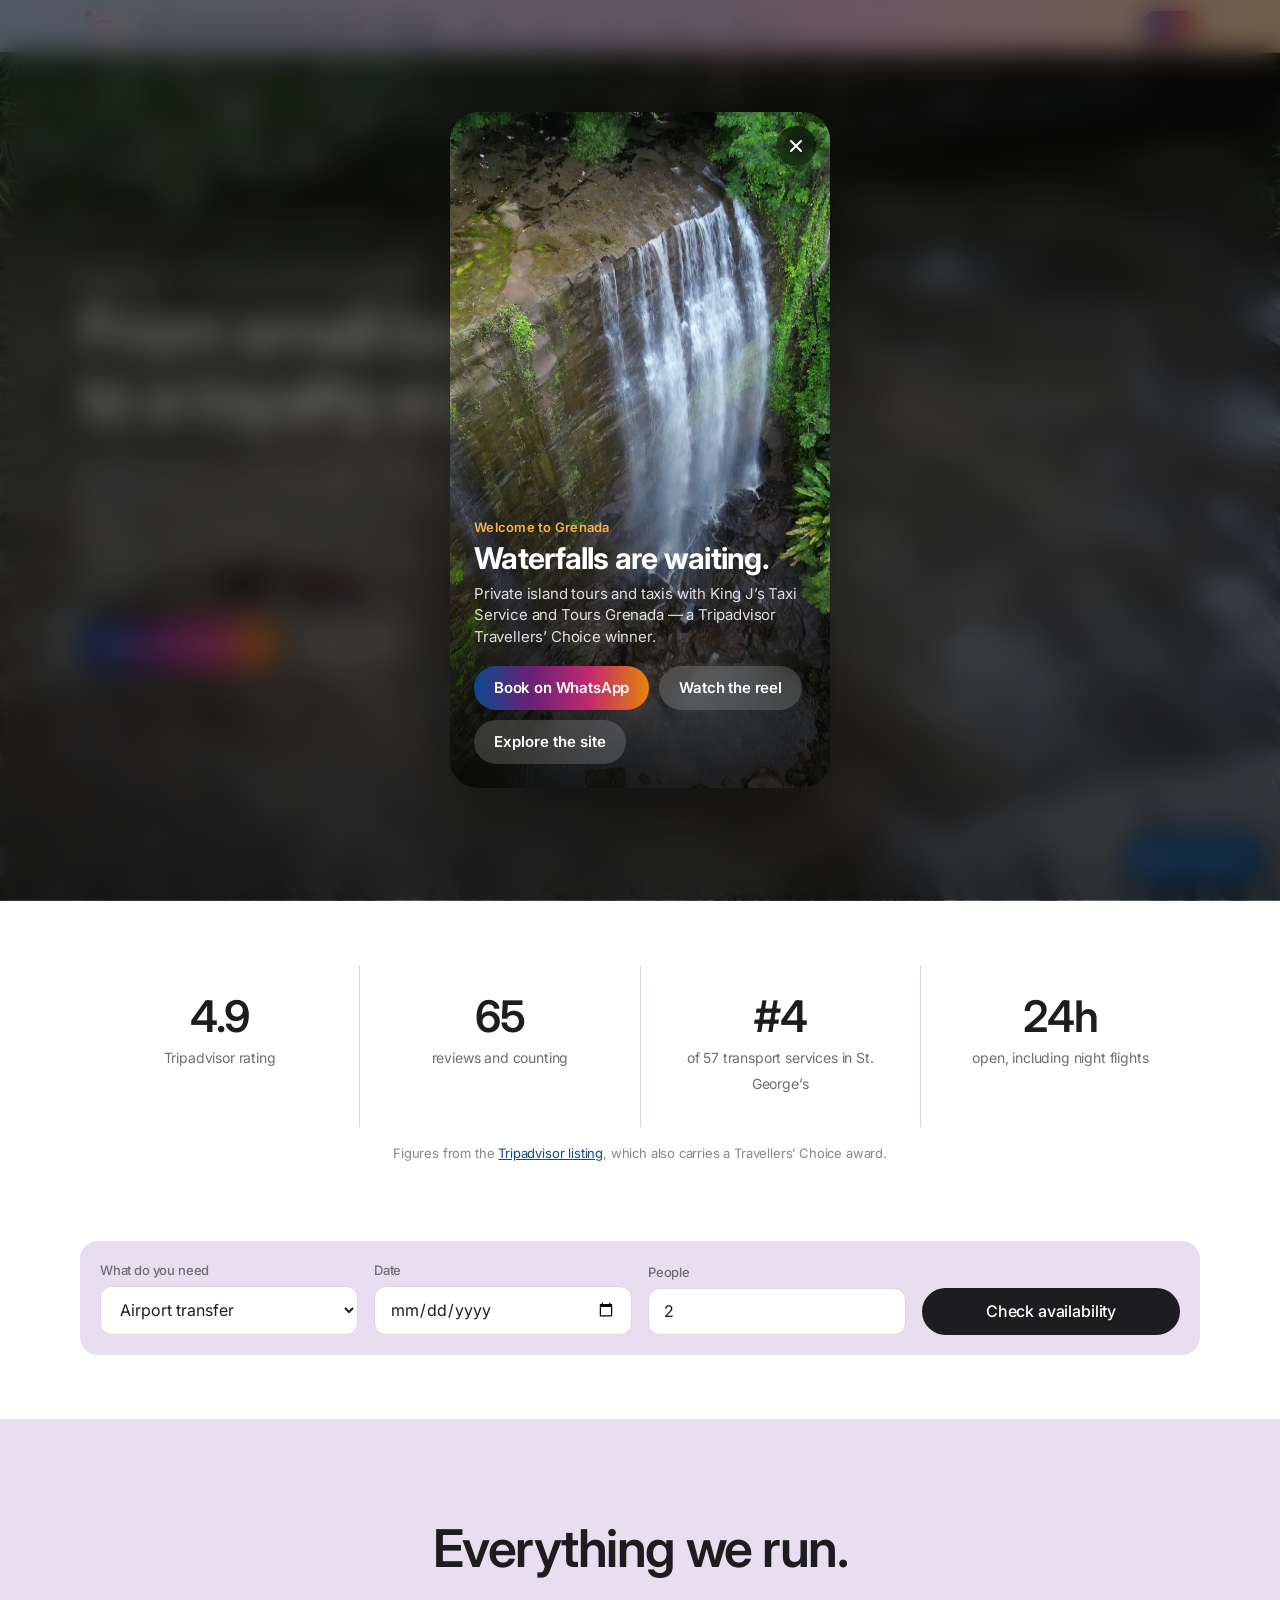
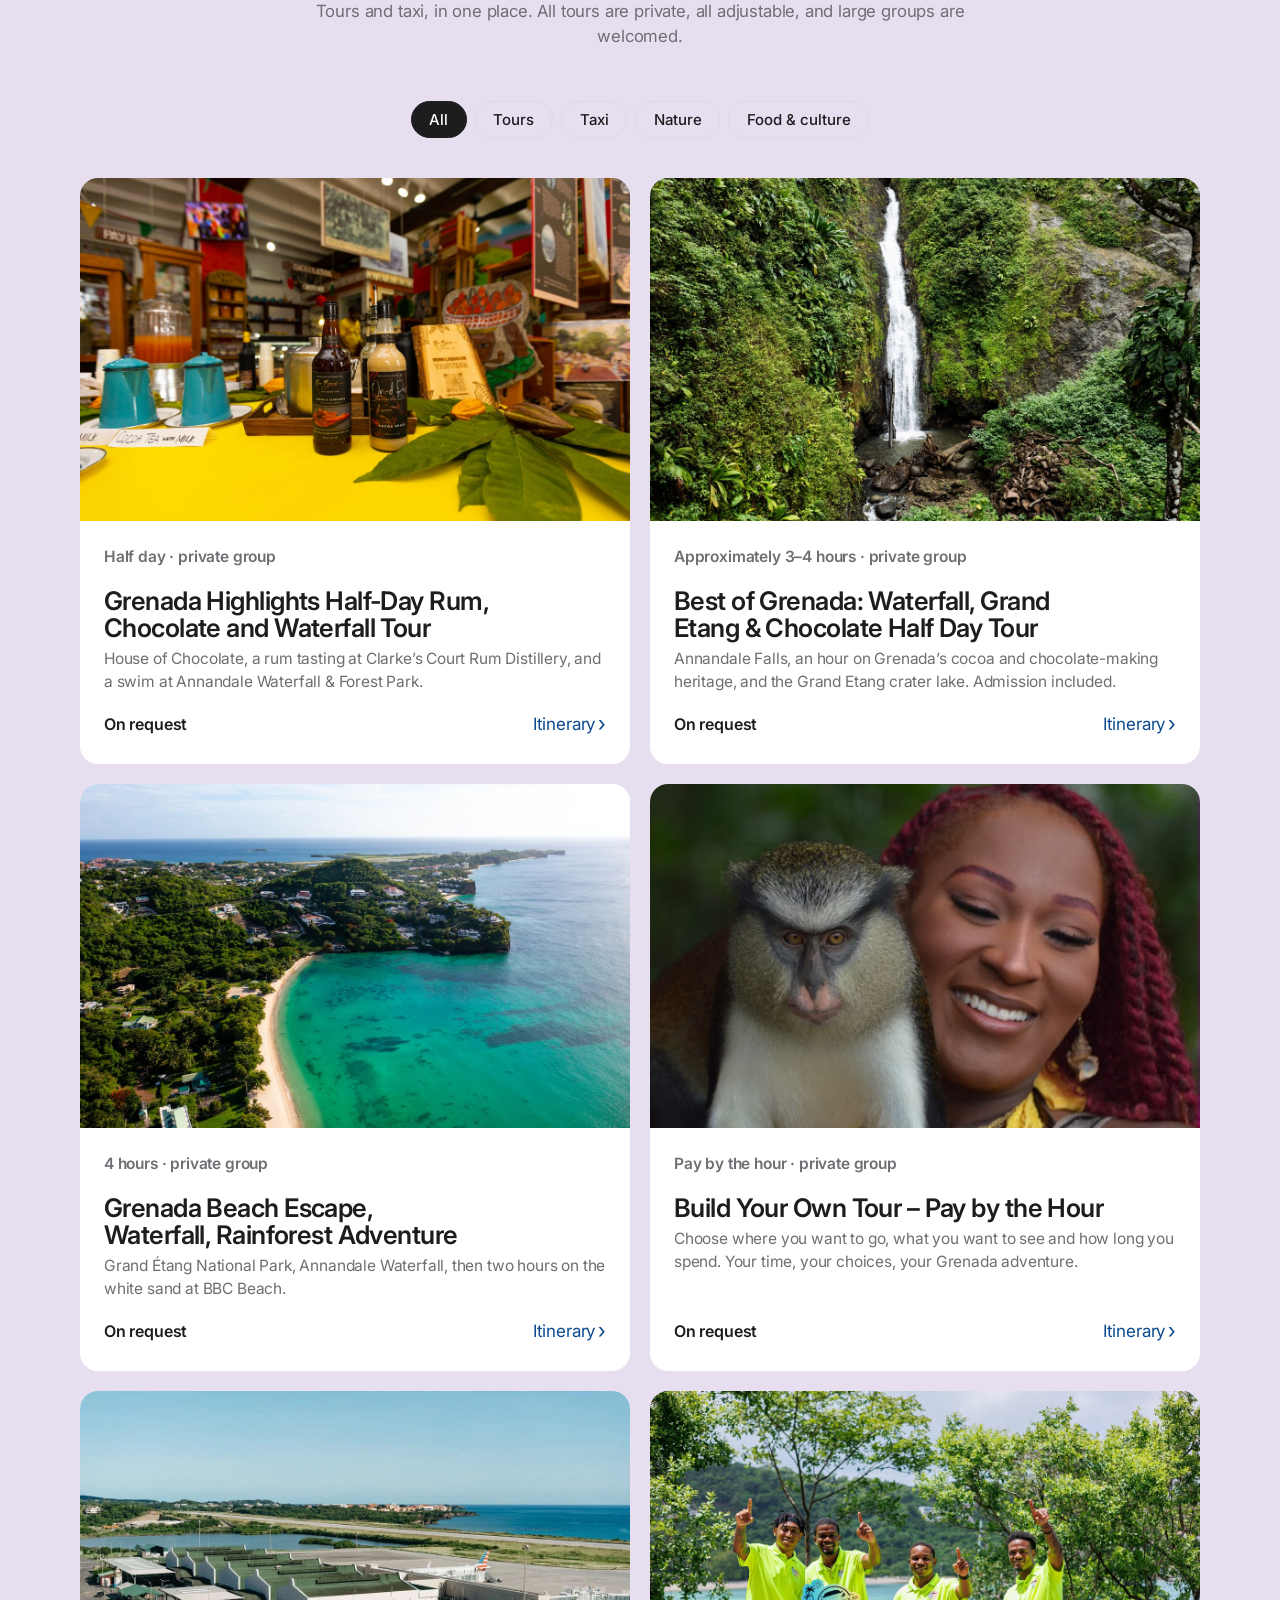
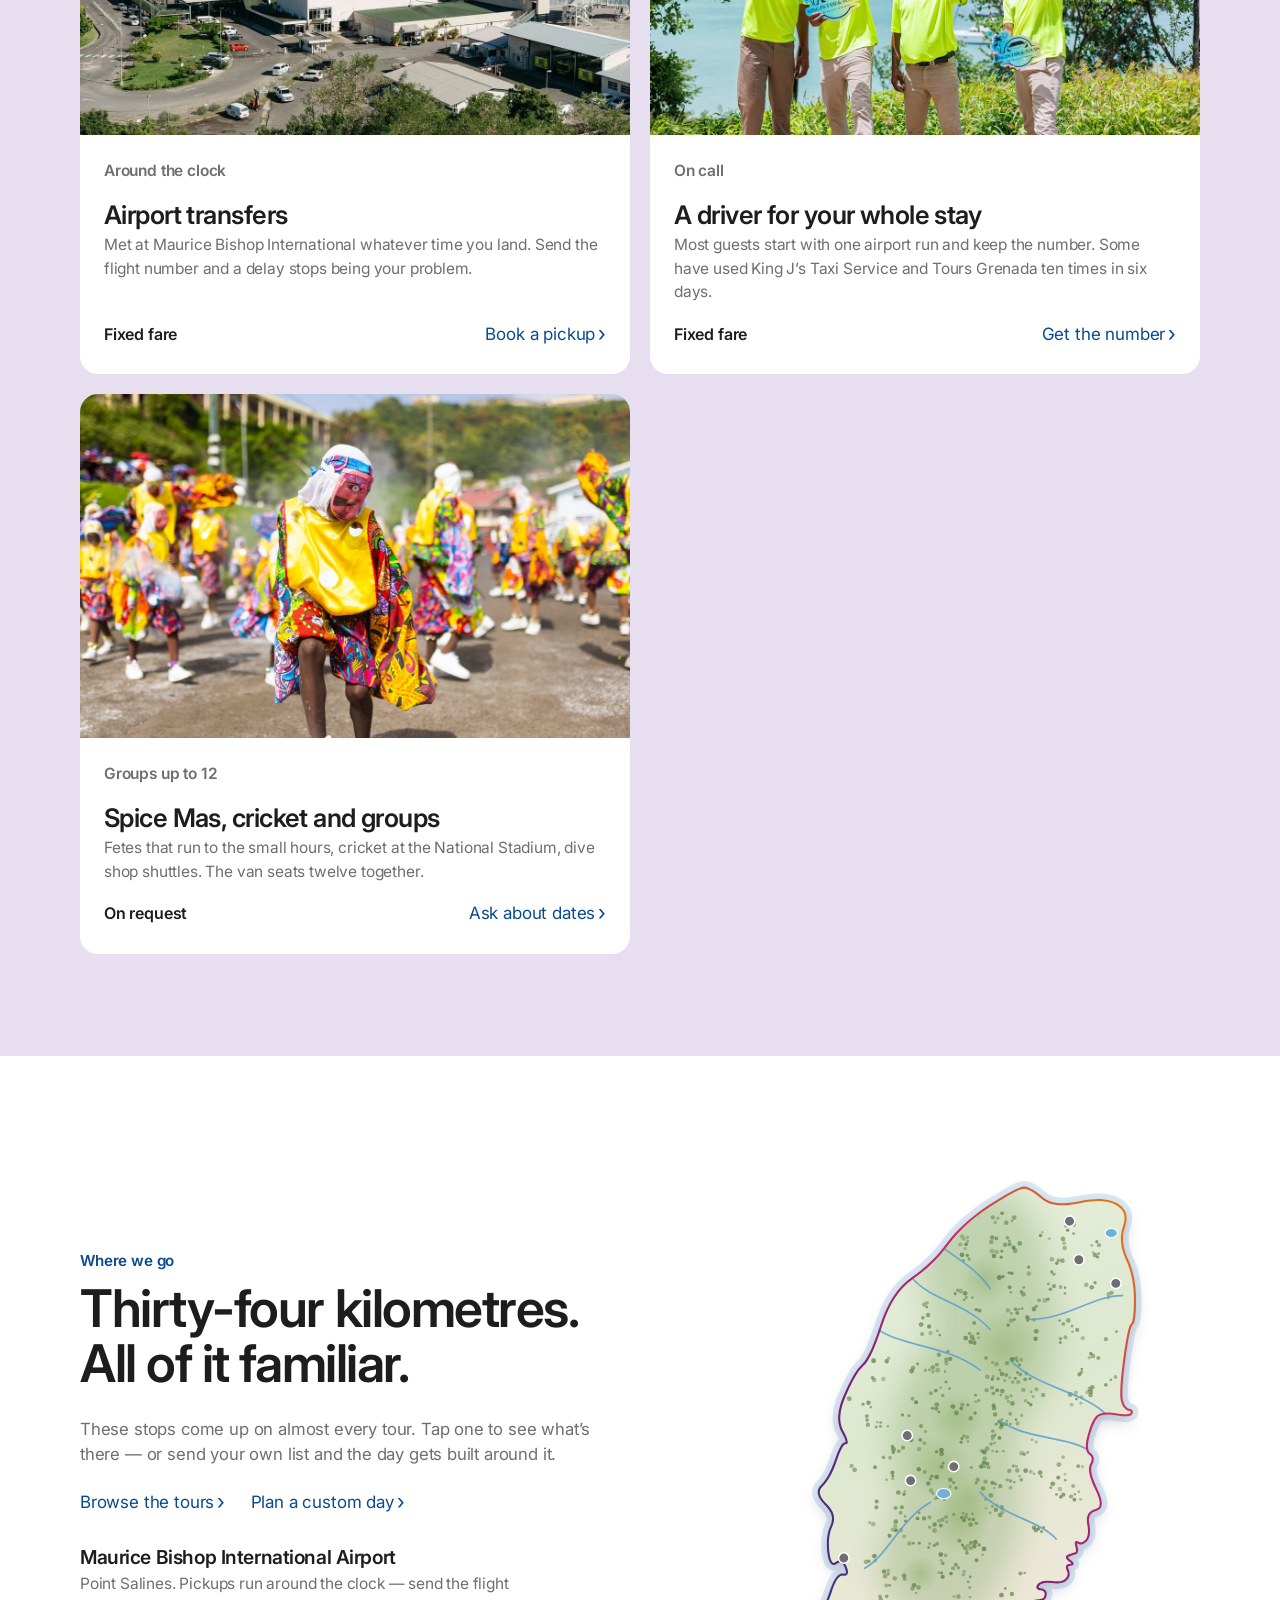
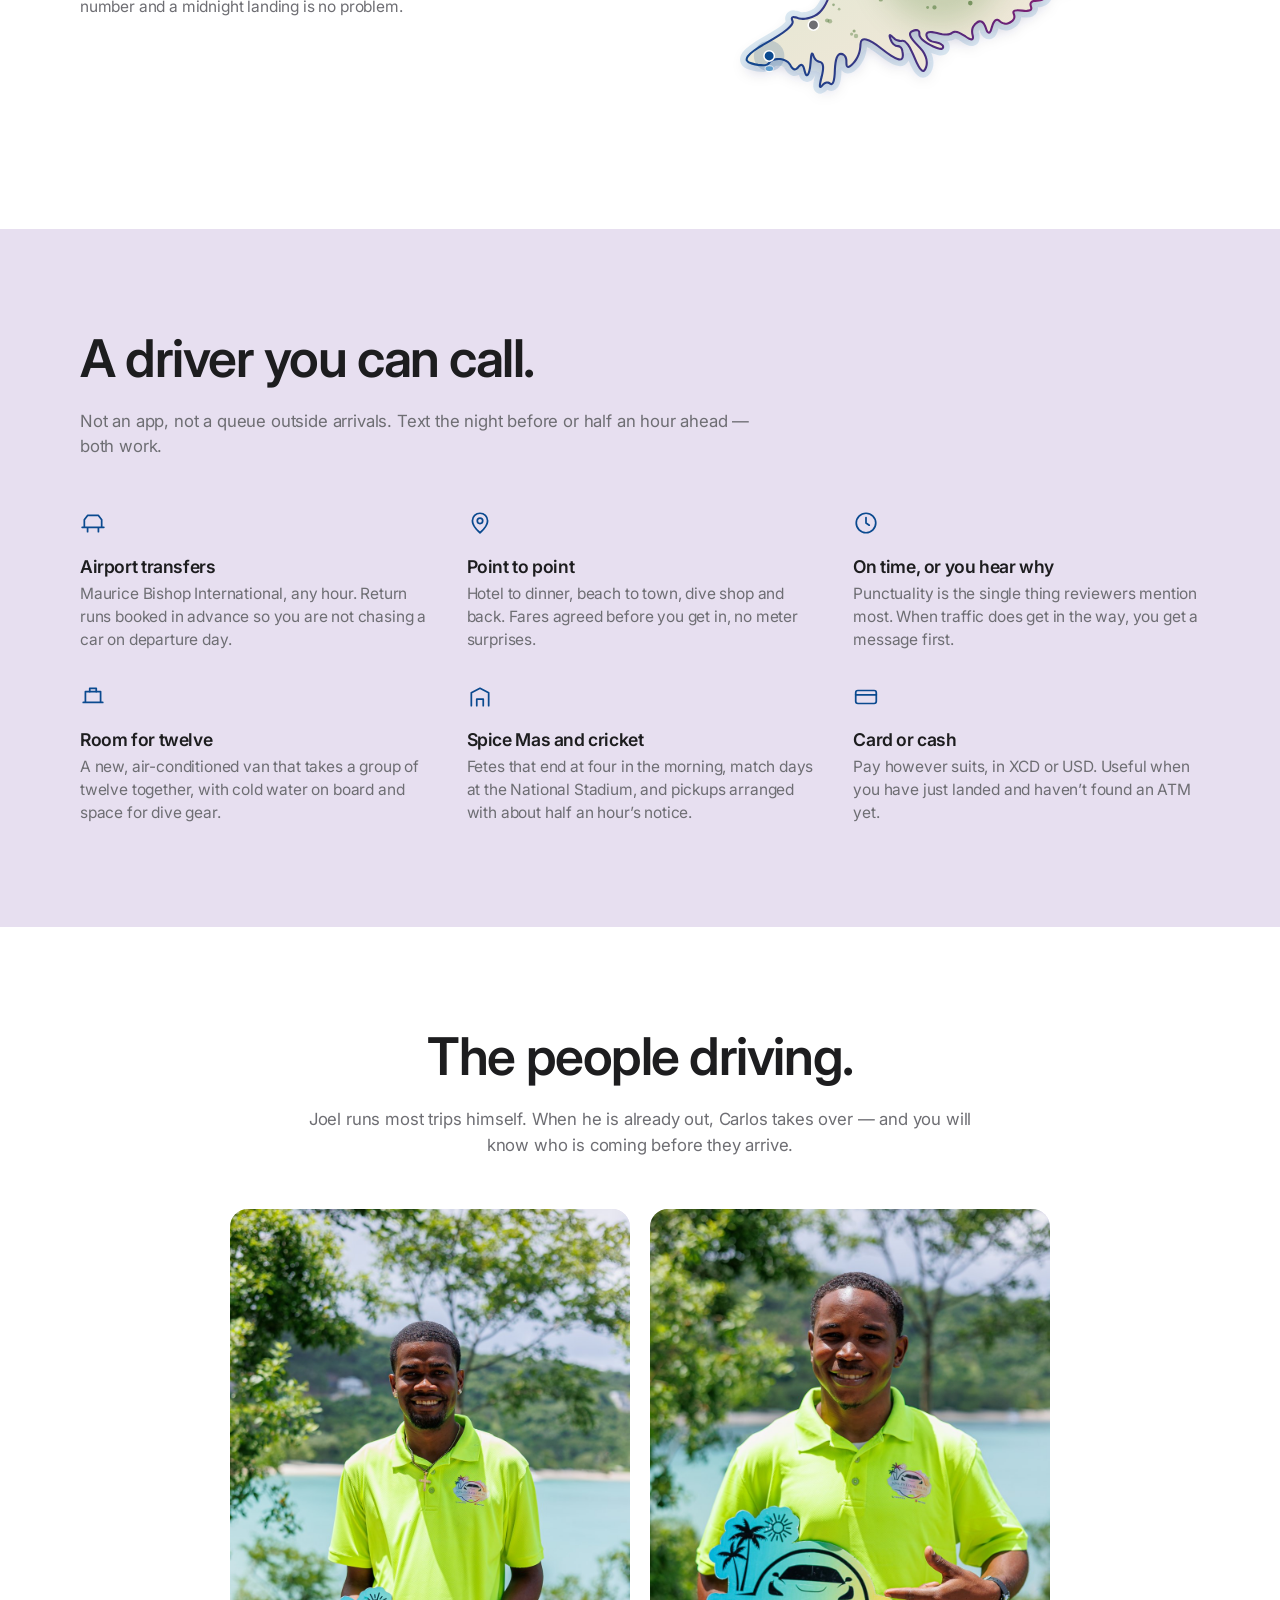
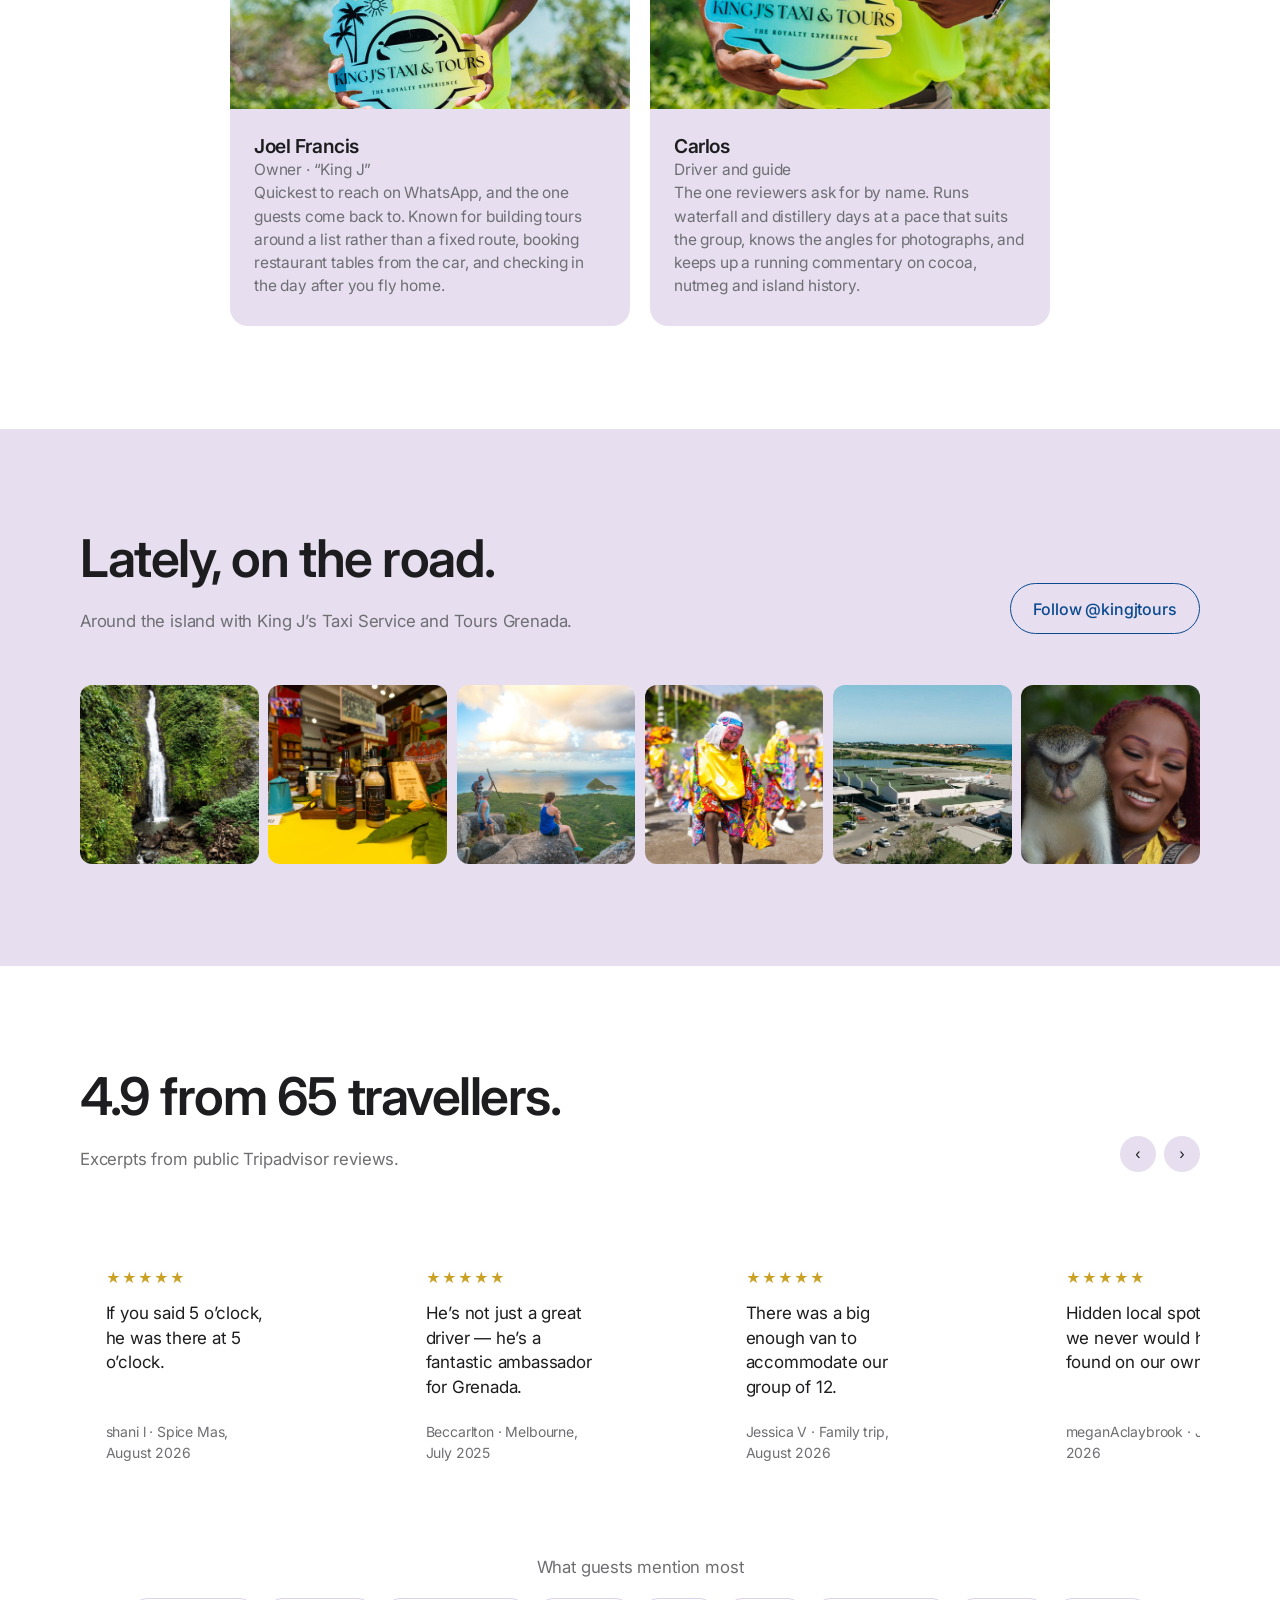
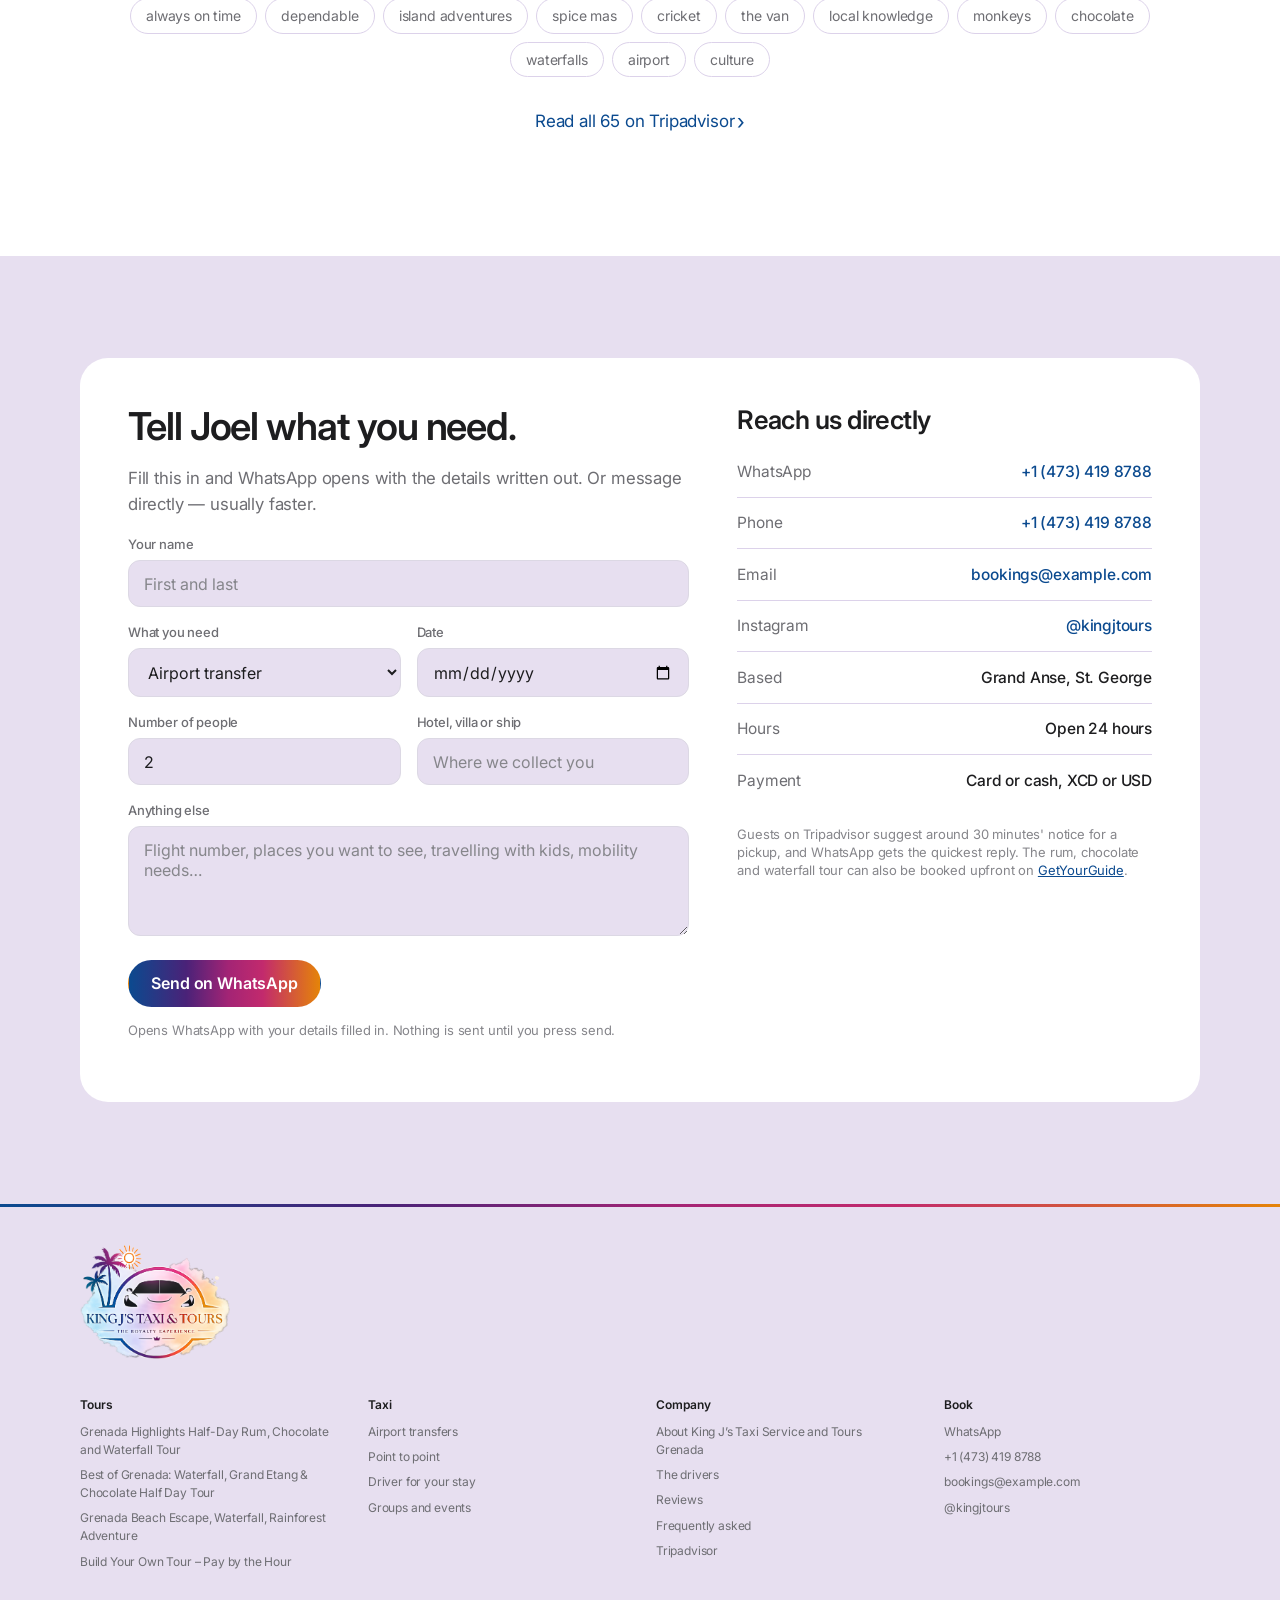
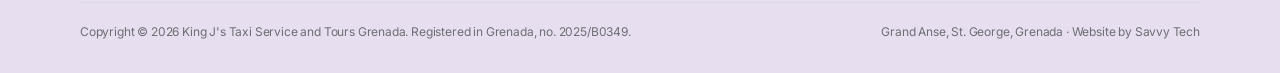
==== commit 2d2d5aa2: "Add files via upload" ====
--- a/index.html
+++ b/index.html
@@ -21,7 +21,7 @@
       <img src="assets/img/kingj-logo.png" alt="" width="1208" height="1031">
       <span class="brand__name">King J&rsquo;s Taxi Service and Tours Grenada</span>
     </a>
-    <button class="nav-toggle" type="button" aria-expanded="false" aria-controls="primary-nav">Menu</button>
+    <button class="nav-toggle" type="button" aria-expanded="false" aria-controls="primary-nav" aria-label="Menu"><span class="nav-toggle__bars" aria-hidden="true"><span></span><span></span></span></button>
     <nav class="nav" id="primary-nav" aria-label="Primary">
       <a href="index.html" aria-current="page">Overview</a>
       <a href="about.html">About</a>
@@ -138,7 +138,7 @@
           </div>
         </a>
         <a class="tile" href="tours.html#waterfalls" data-cat="tour nature">
-          <figure class="photo "><img src="assets/img/card-island.jpg" alt="White sand and calm water at a Grenada beach" loading="lazy"></figure>
+          <figure class="photo "><img src="assets/img/card-beach.jpg" alt="Aerial view of a Grenada beach, turquoise water and the coast toward Point Salines" loading="lazy"></figure>
           <div class="tile__body">
             <p class="tile__kicker">4 hours &middot; private group</p>
             <h3>Grenada Beach Escape, Waterfall, Rainforest Adventure</h3>
@@ -1008,7 +1008,7 @@
     </div>
     <div class="foot__base">
       <span>Copyright &copy; <span id="year">2026</span> King J's Taxi Service and Tours Grenada. Registered in Grenada, no. 2025/B0349.</span>
-      <span>Grand Anse, St. George, Grenada</span>
+      <span>Grand Anse, St. George, Grenada &middot; Website by <a href="https://ghosten22.github.io/savvy-tech/" target="_blank" rel="noopener">Savvy Tech</a></span>
     </div>
   </div>
 </footer>
@@ -1031,6 +1031,7 @@
       <p class="kj-pop__text">Private island tours and taxis with King J&rsquo;s Taxi Service and Tours Grenada &mdash; a Tripadvisor Travellers&rsquo; Choice winner.</p>
       <div class="kj-pop__actions">
         <a class="kj-pop__btn kj-pop__btn--primary" href="https://wa.me/14734198788" target="_blank" rel="noopener">Book on WhatsApp</a>
+        <a class="kj-pop__btn kj-pop__btn--ghost" href="https://www.instagram.com/reel/DRnmCDOiXV9/" target="_blank" rel="noopener">Watch the reel</a>
         <button class="kj-pop__btn kj-pop__btn--ghost" type="button" data-kj-close>Explore the site</button>
       </div>
     </div>
@@ -1038,6 +1039,16 @@
 </div>
 <script src="assets/js/welcome-popup.js" defer></script>
 
+<!-- LIGHTBOX -->
+<div class="kj-lb" id="kj-lightbox" hidden>
+  <button class="kj-lb__close" type="button" aria-label="Close image">
+    <svg width="18" height="18" viewBox="0 0 16 16" aria-hidden="true"><path d="M3 3l10 10M13 3L3 13" stroke="currentColor" stroke-width="2" stroke-linecap="round"/></svg>
+  </button>
+  <button class="kj-lb__nav kj-lb__nav--prev" type="button" aria-label="Previous image">&#8249;</button>
+  <button class="kj-lb__nav kj-lb__nav--next" type="button" aria-label="Next image">&#8250;</button>
+  <figure class="kj-lb__stage"><img alt=""><figcaption></figcaption></figure>
+</div>
+<script src="assets/js/lightbox.js" defer></script>
 <script src="assets/js/main.js"></script>
 </body>
 </html>
--- a/assets/css/style.css
+++ b/assets/css/style.css
@@ -179,27 +179,58 @@
   font-family: var(--sans); font-size: .8125rem; color: var(--black); padding: .4rem 0;
 }
 @media (max-width: 860px) {
-  .nav-toggle { display: block; margin-left: auto; }
+  .nav-toggle {
+    display: block; margin-left: auto; position: relative; z-index: 2;
+    width: 34px; height: 34px; padding: 0; border: 0; background: none;
+  }
+  .nav-toggle__bars { position: absolute; inset: 0; display: block; }
+  .nav-toggle__bars span {
+    position: absolute; left: 8px; right: 8px; height: 1.5px; border-radius: 2px;
+    background: var(--black); transition: transform .34s cubic-bezier(.4,0,.2,1), top .34s cubic-bezier(.4,0,.2,1);
+  }
+  .nav-toggle__bars span:first-child { top: 13px; }
+  .nav-toggle__bars span:last-child  { top: 19px; }
+  .nav-toggle[aria-expanded="true"] .nav-toggle__bars span:first-child { top: 16px; transform: rotate(45deg); }
+  .nav-toggle[aria-expanded="true"] .nav-toggle__bars span:last-child  { top: 16px; transform: rotate(-45deg); }
+  body.nav-open { overflow: hidden; }
   .masthead__inner { gap: .75rem; }
+  /* full-height sheet, the way apple.com does it on a phone */
   .nav {
-    position: absolute; inset: var(--nav-h) 0 auto 0;
+    position: absolute; top: var(--nav-h); left: 0; right: 0; z-index: 90;
+    height: calc(100svh - var(--nav-h)); height: calc(100dvh - var(--nav-h));
     background:
-      linear-gradient(90deg, rgba(11,74,143,.34), rgba(107,32,118,.32) 50%, rgba(229,132,8,.40)),
-      rgba(255,255,255,.97);
-    box-shadow: 0 10px 16px -12px rgba(40,25,70,.24), 0 28px 40px -30px rgba(40,25,70,.18);
-    -webkit-backdrop-filter: blur(20px); backdrop-filter: blur(20px);
-    flex-direction: column; align-items: stretch; gap: 0;
-    padding: .25rem var(--gutter) 1.2rem; border-bottom: 1px solid var(--line-soft);
+      linear-gradient(90deg, rgba(11,74,143,.10), rgba(107,32,118,.09) 50%, rgba(229,132,8,.12)),
+      #fff;
+    flex-direction: column; align-items: stretch; justify-content: flex-start; gap: 0;
+    padding: .6rem var(--gutter) 2.4rem; overflow-y: auto; overscroll-behavior: contain;
+    box-shadow: none; border-bottom: 0;
+    animation: kj-sheet .28s cubic-bezier(.4,0,.2,1) both;
   }
   .nav[hidden] { display: none; }
+  @keyframes kj-sheet { from { opacity: 0; } to { opacity: 1; } }
+  @keyframes kj-item { from { opacity: 0; transform: translateY(-8px); } to { opacity: 1; transform: none; } }
   .nav a:not(.btn) {
-    padding: .85rem 0 .85rem .9rem; font-size: 1.05rem;
-    border-bottom: 1px solid rgba(255,255,255,.55);
-    border-left: 3px solid var(--nav-c, var(--black)); border-radius: 2px;
-    background: none; box-shadow: none;
+    padding: 1rem .2rem; font-size: 1.0625rem; font-weight: 500; letter-spacing: -.01em;
+    color: var(--black); background: none; box-shadow: none; border-radius: 0;
+    border-left: 0; border-bottom: 1px solid rgba(20,10,40,.10);
+    animation: kj-item .32s cubic-bezier(.4,0,.2,1) both;
   }
   .nav a:not(.btn)::after { display: none; }
-  .nav .btn { margin: .9rem 0 0; font-size: 1rem; padding: .7rem 1.2rem; }
+  .nav a:nth-of-type(1) { animation-delay: .04s; }
+  .nav a:nth-of-type(2) { animation-delay: .07s; }
+  .nav a:nth-of-type(3) { animation-delay: .10s; }
+  .nav a:nth-of-type(4) { animation-delay: .13s; }
+  .nav a:nth-of-type(5) { animation-delay: .16s; }
+  .nav a:nth-of-type(6) { animation-delay: .19s; }
+  .nav a:nth-of-type(7) { animation-delay: .22s; }
+  .nav a[aria-current="page"] { font-weight: 700; }
+  .nav .btn {
+    margin: 1.6rem 0 0; font-size: 1rem; padding: .85rem 1.2rem; text-align: center;
+    animation: kj-item .32s cubic-bezier(.4,0,.2,1) .25s both;
+  }
+  @media (prefers-reduced-motion: reduce) {
+    .nav, .nav a, .nav .btn { animation: none; }
+  }
 }
 
 .tourgal {
@@ -219,6 +250,33 @@
   .tourgal--six figure:first-child { grid-column: 1 / -1; }
   .tourgal--two figure:first-child { grid-column: auto; }
 }
+
+/* ---------- Lightbox ---------------------------------------------------- */
+.kj-lb {
+  position: fixed; inset: 0; z-index: 1200; display: grid; place-items: center;
+  background: rgba(14,10,26,.92); opacity: 0; transition: opacity .2s ease;
+  padding: clamp(1rem, 4vw, 3rem);
+}
+.kj-lb[hidden] { display: none; }
+.kj-lb.is-open { opacity: 1; }
+body.kj-lb-open { overflow: hidden; }
+.kj-lb__stage { margin: 0; text-align: center; max-width: 100%; }
+.kj-lb__stage img {
+  max-width: min(96vw, 1500px); max-height: 84svh; width: auto; height: auto;
+  border-radius: 10px; box-shadow: 0 30px 60px -20px rgba(0,0,0,.6); cursor: default;
+}
+.kj-lb__stage figcaption { margin-top: .8rem; color: rgba(255,255,255,.78); font-size: .875rem; }
+.kj-lb__close, .kj-lb__nav {
+  position: absolute; border: 0; cursor: pointer; color: #fff;
+  background: rgba(255,255,255,.14); border-radius: 999px;
+  display: grid; place-items: center; line-height: 1;
+}
+.kj-lb__close { top: 1rem; right: 1rem; width: 40px; height: 40px; }
+.kj-lb__nav { top: 50%; transform: translateY(-50%); width: 46px; height: 46px; font-size: 1.7rem; padding-bottom: .2rem; }
+.kj-lb__nav--prev { left: .8rem; }
+.kj-lb__nav--next { right: .8rem; }
+.kj-lb__close:hover, .kj-lb__nav:hover { background: rgba(255,255,255,.28); }
+.photo img, .tourgal img, .person img { cursor: zoom-in; }
 
 /* ---------- Sections ---------------------------------------------------- */
 
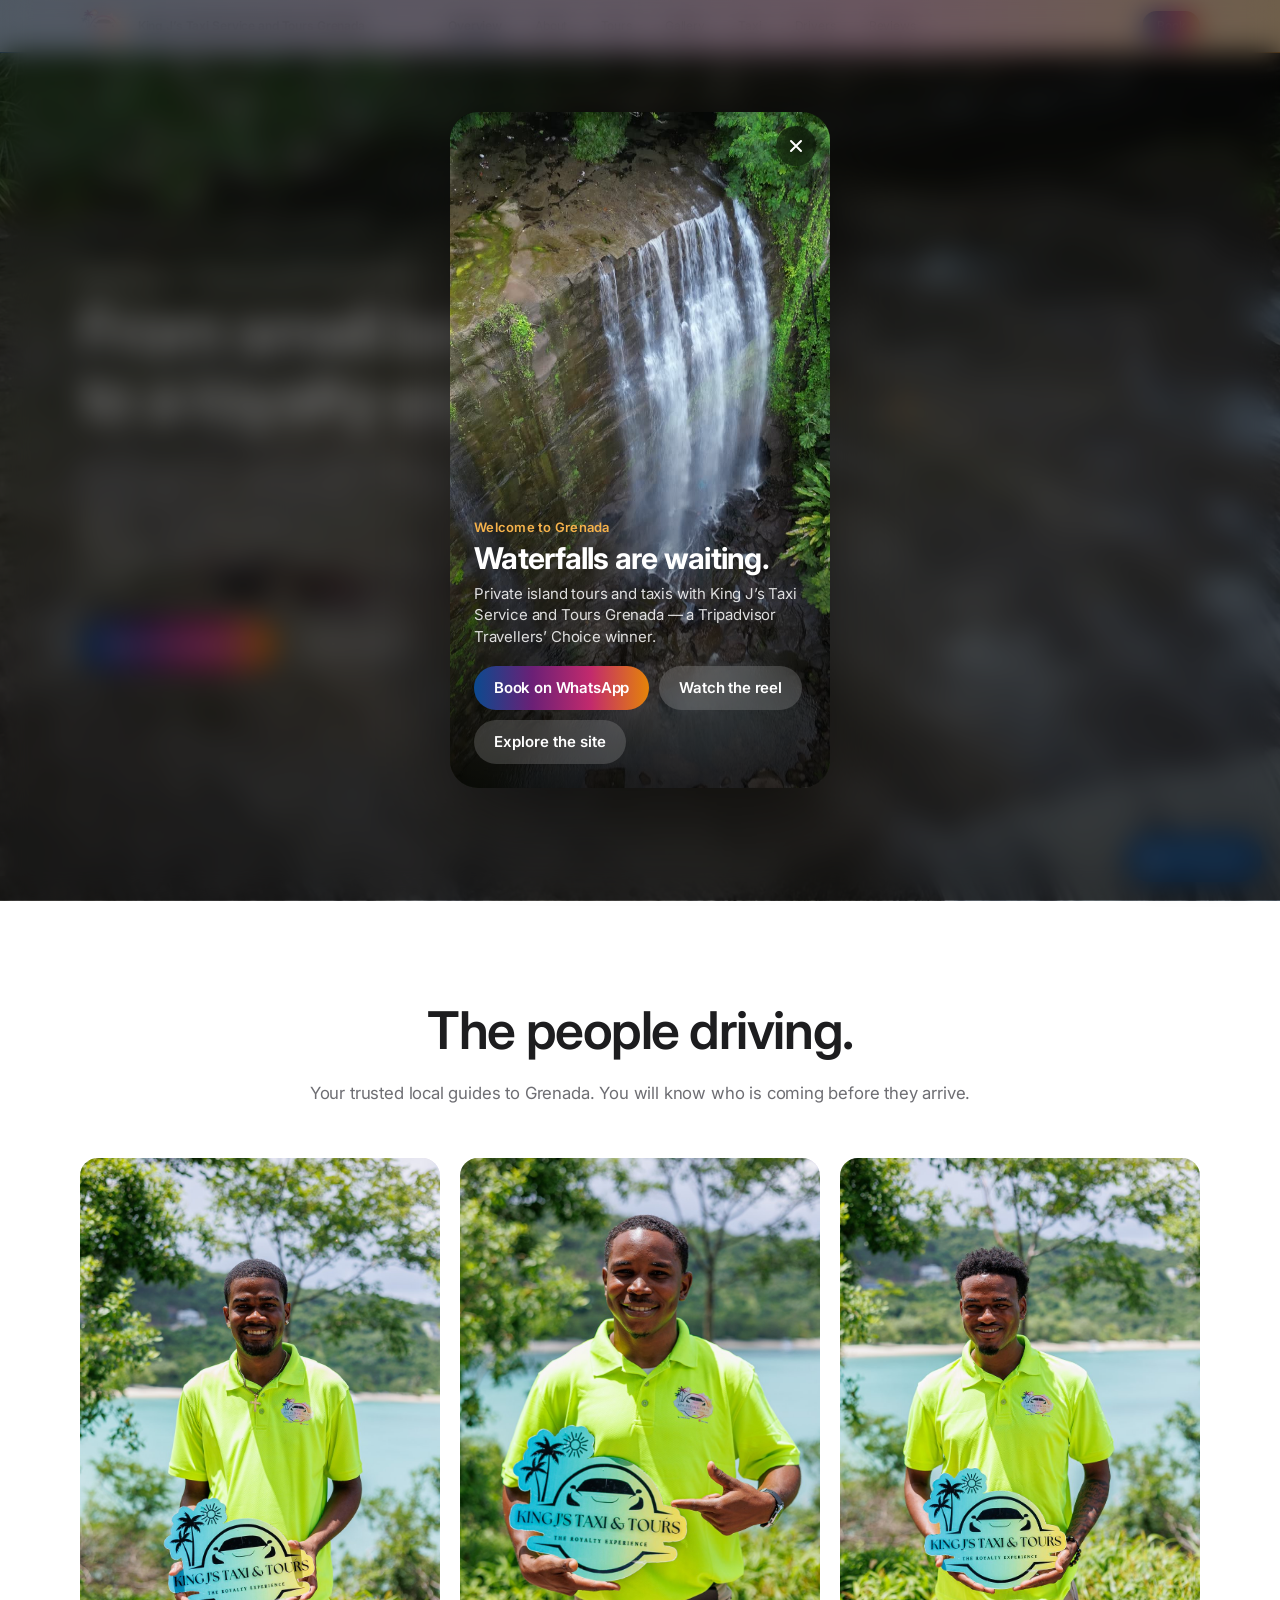
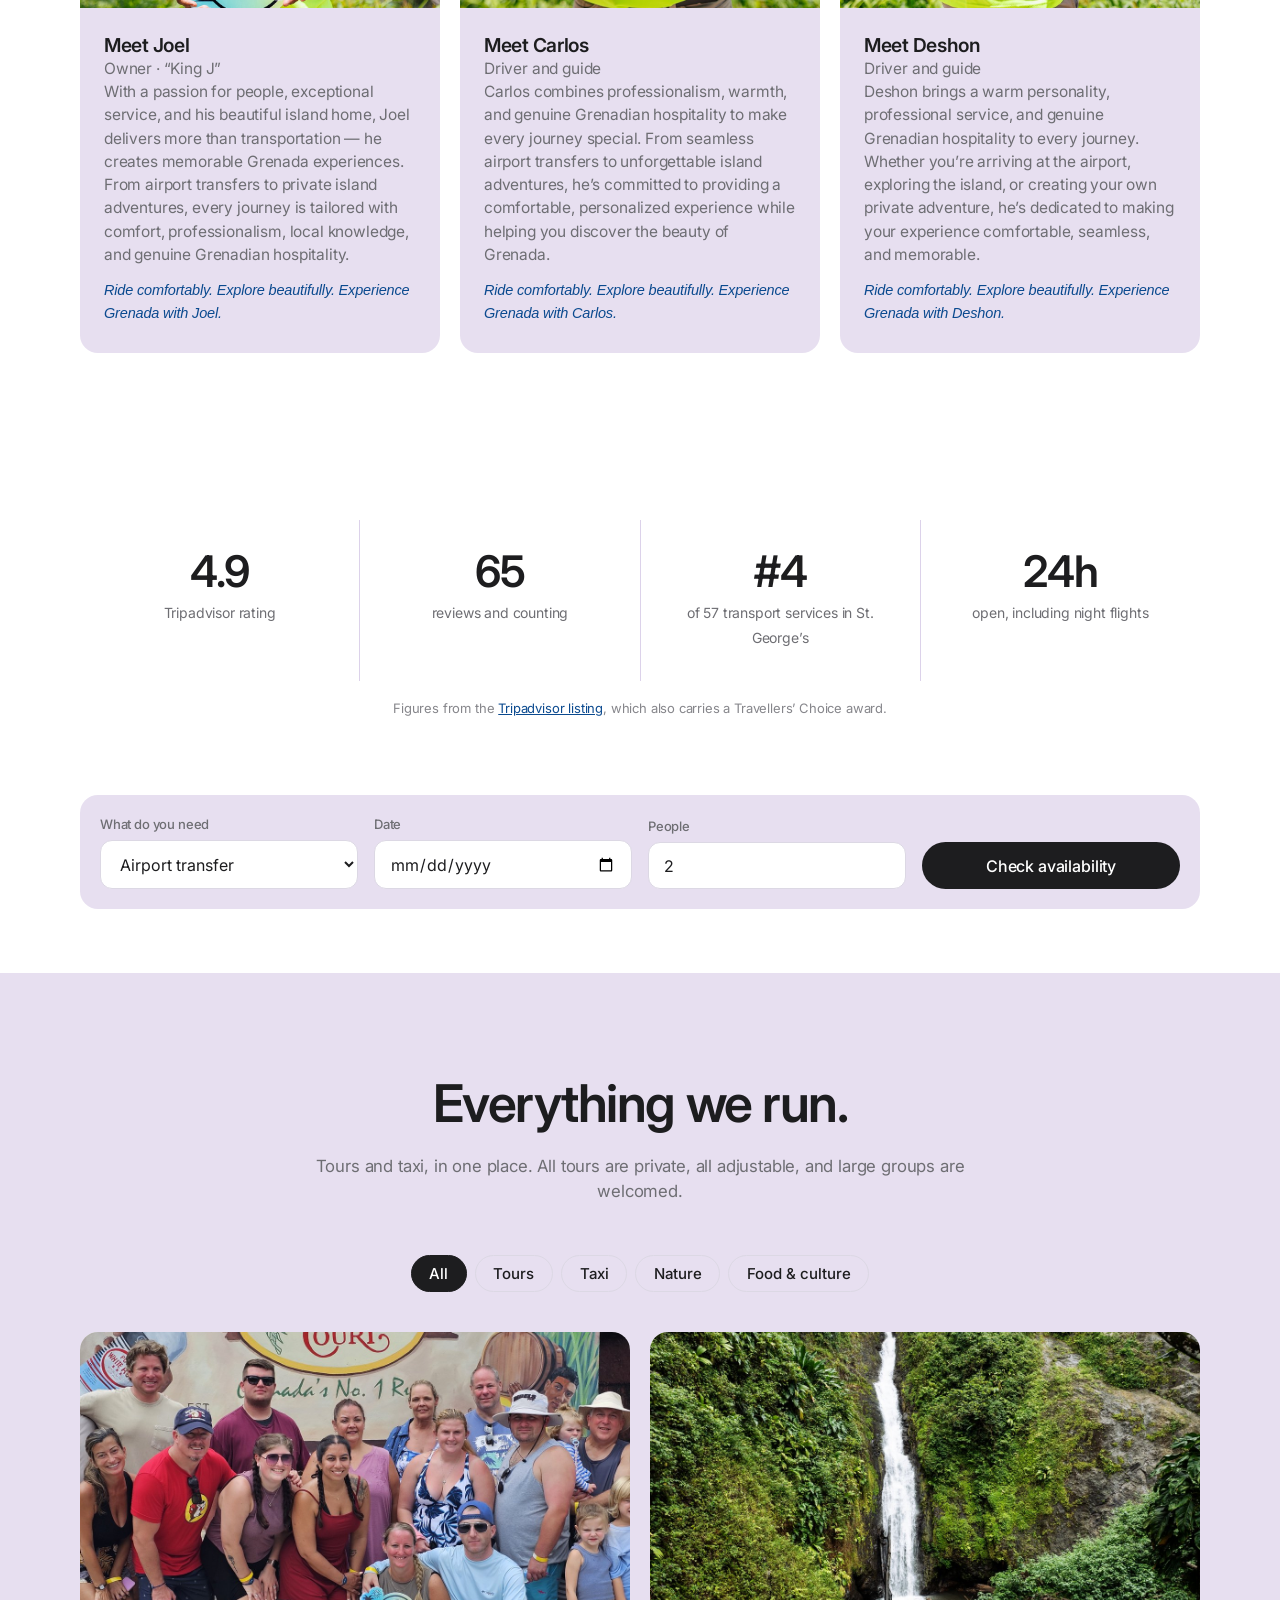
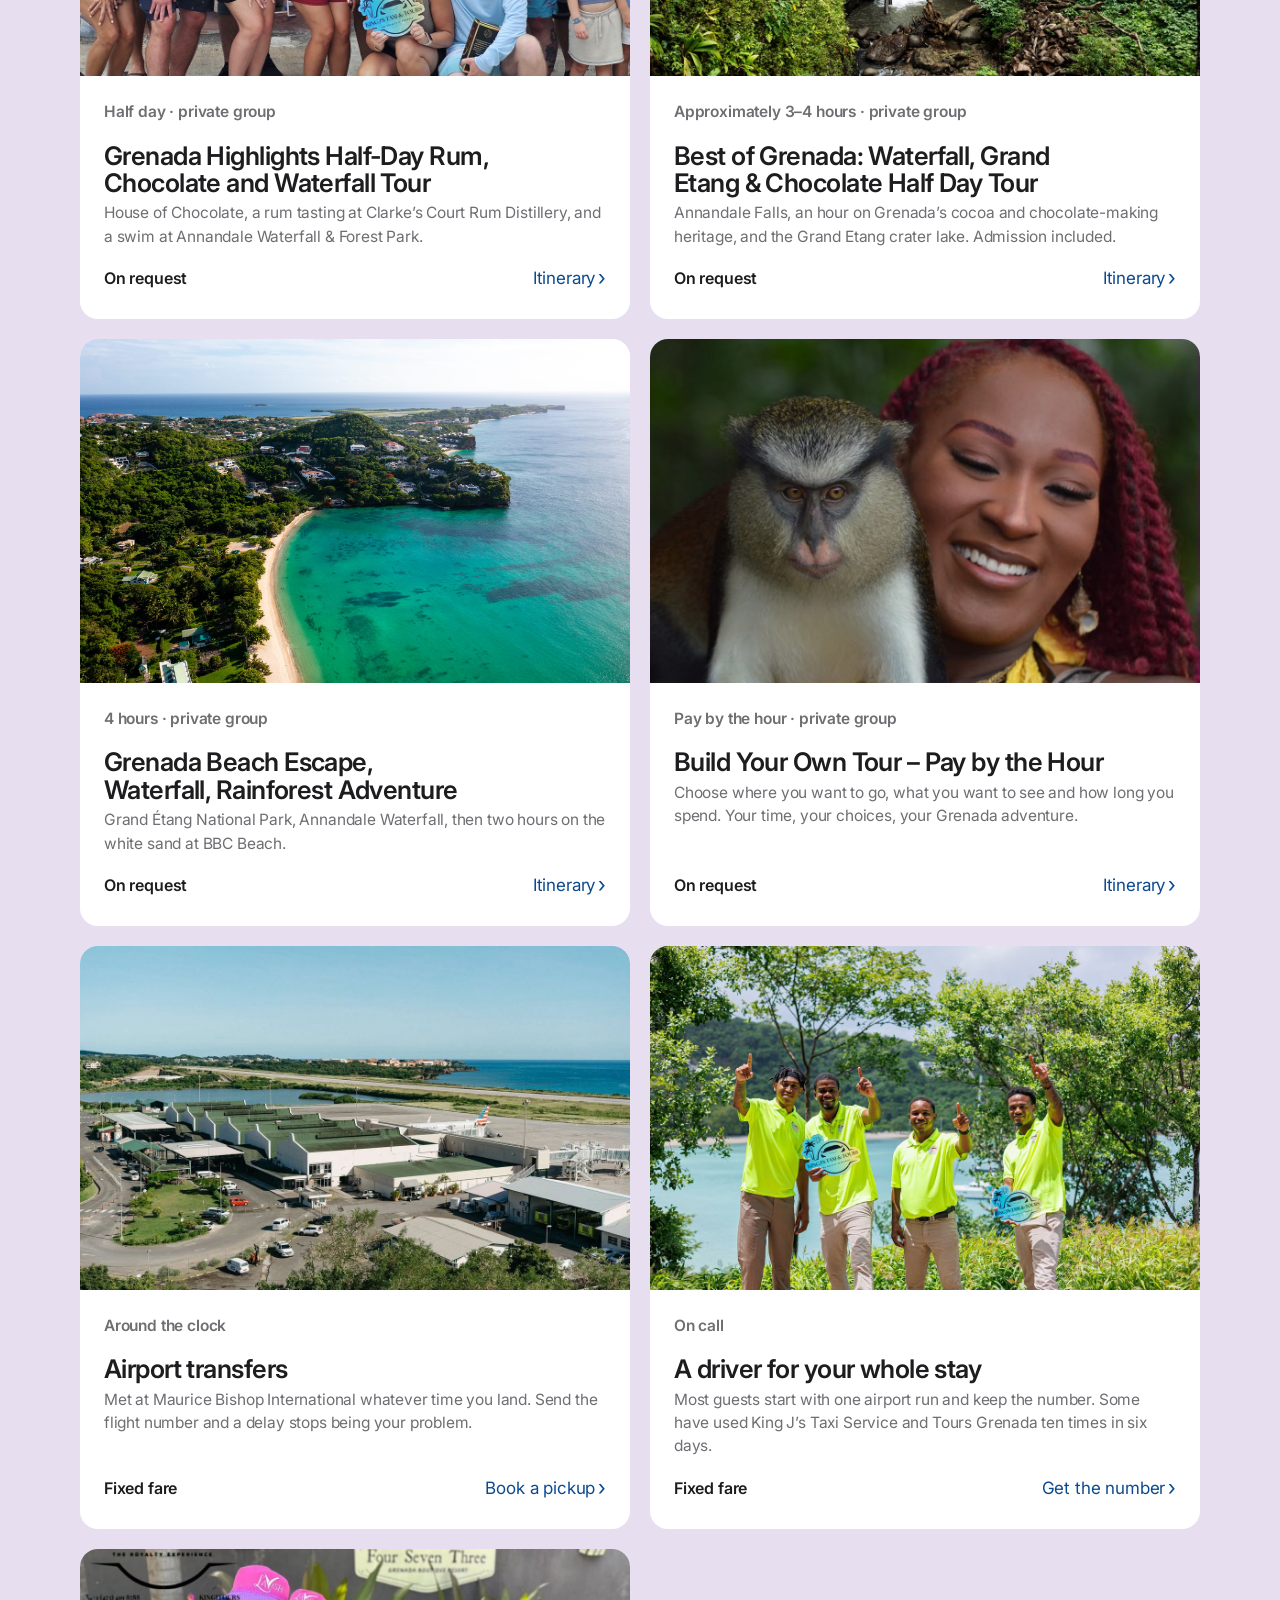
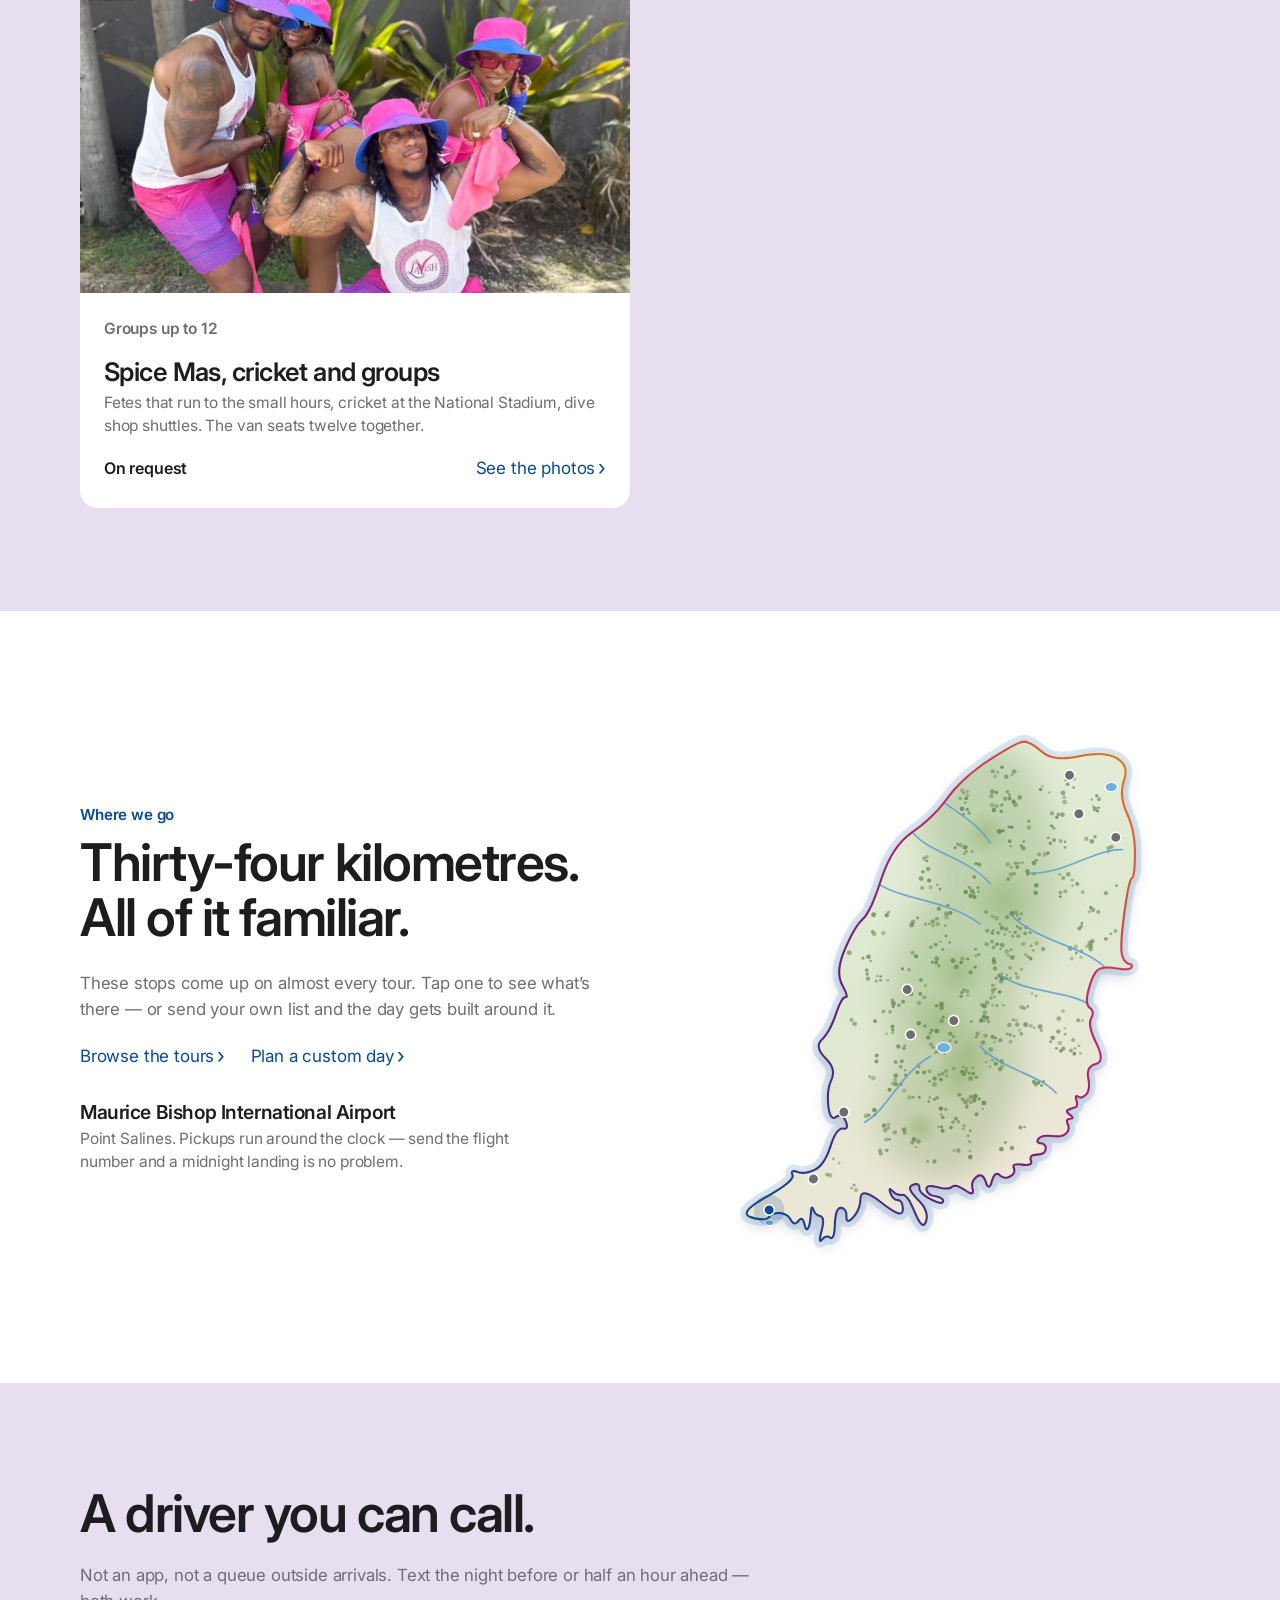
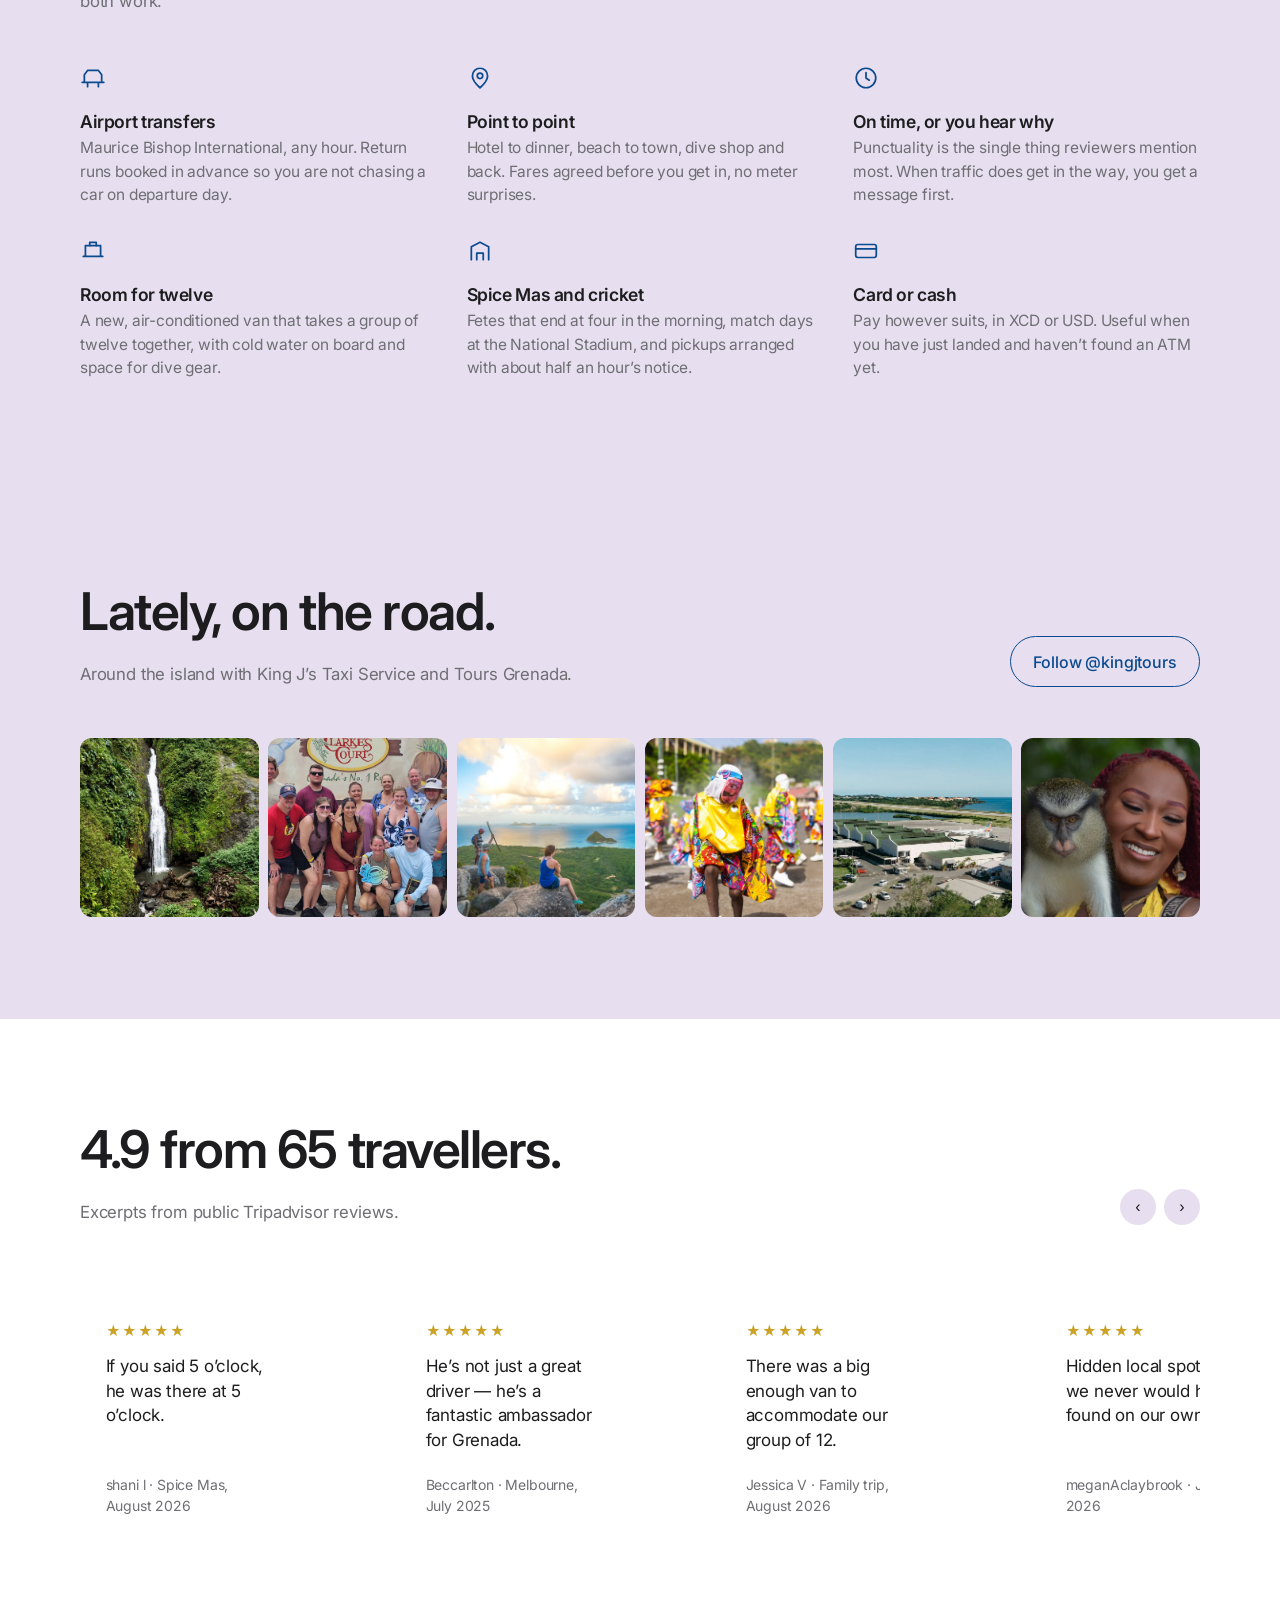
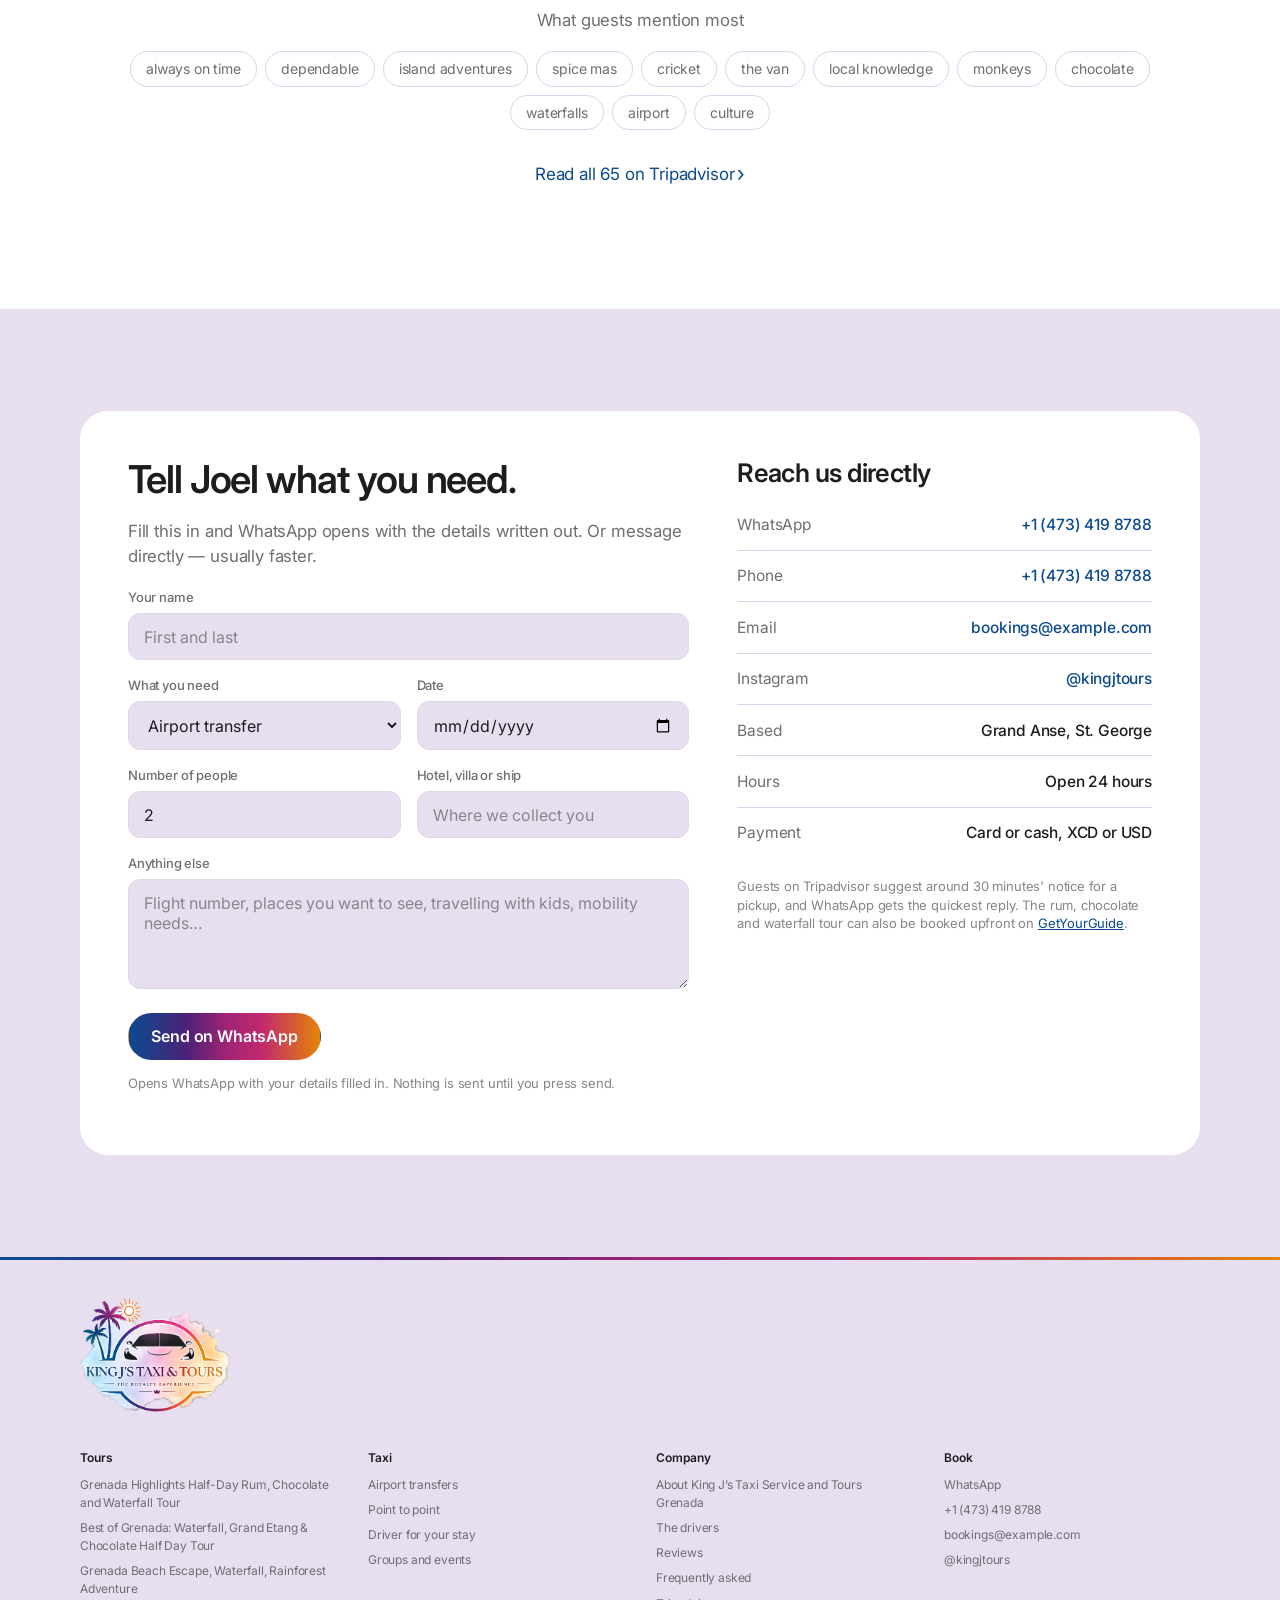
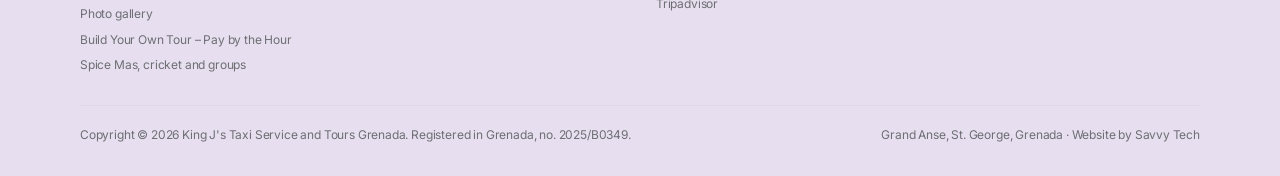
==== commit 74533968: "Add files via upload" ====
--- a/index.html
+++ b/index.html
@@ -26,6 +26,7 @@
       <a href="index.html" aria-current="page">Overview</a>
       <a href="about.html">About</a>
       <a href="tours.html">Tours</a>
+      <a href="gallery.html">Gallery</a>
       <a href="index.html#taxi">Taxi</a>
       <a href="index.html#drivers">Drivers</a>
       <a href="index.html#reviews">Reviews</a>
@@ -63,6 +64,45 @@
       </article>
   </section>
 
+  <!-- DRIVERS -->
+  <section class="band" id="drivers">
+    <div class="wrap wrap--wide">
+      <div class="band__head center">
+        <h2>The people driving.</h2>
+        <p class="sub">Your trusted local guides to Grenada. You will know who is coming before they arrive.</p>
+      </div>
+      <div class="people">
+        <div class="person">
+          <figure class="photo"><img src="assets/img/driver-joel.jpg" alt="Joel Francis, owner of King J&rsquo;s Taxi Service and Tours Grenada" loading="lazy"></figure>
+          <div class="person__body">
+            <h3>Meet Joel</h3>
+            <p class="person__role">Owner &middot; &ldquo;King J&rdquo;</p>
+            <p>With a passion for people, exceptional service, and his beautiful island home, Joel delivers more than transportation &mdash; he creates memorable Grenada experiences. From airport transfers to private island adventures, every journey is tailored with comfort, professionalism, local knowledge, and genuine Grenadian hospitality.</p>
+            <p class="person__tag"><em>Ride comfortably. Explore beautifully. Experience Grenada with Joel.</em></p>
+          </div>
+        </div>
+        <div class="person">
+          <figure class="photo"><img src="assets/img/driver-carlos.jpg" alt="Carlos, driver and guide at King J&rsquo;s Taxi Service and Tours Grenada" loading="lazy"></figure>
+          <div class="person__body">
+            <h3>Meet Carlos</h3>
+            <p class="person__role">Driver and guide</p>
+            <p>Carlos combines professionalism, warmth, and genuine Grenadian hospitality to make every journey special. From seamless airport transfers to unforgettable island adventures, he&rsquo;s committed to providing a comfortable, personalized experience while helping you discover the beauty of Grenada.</p>
+            <p class="person__tag"><em>Ride comfortably. Explore beautifully. Experience Grenada with Carlos.</em></p>
+          </div>
+        </div>
+        <div class="person">
+          <figure class="photo"><img src="assets/img/driver-deshon.jpg" alt="Deshon, driver and guide at King J&rsquo;s Taxi Service and Tours Grenada" loading="lazy"></figure>
+          <div class="person__body">
+            <h3>Meet Deshon</h3>
+            <p class="person__role">Driver and guide</p>
+            <p>Deshon brings a warm personality, professional service, and genuine Grenadian hospitality to every journey. Whether you&rsquo;re arriving at the airport, exploring the island, or creating your own private adventure, he&rsquo;s dedicated to making your experience comfortable, seamless, and memorable.</p>
+            <p class="person__tag"><em>Ride comfortably. Explore beautifully. Experience Grenada with Deshon.</em></p>
+          </div>
+        </div>
+      </div>
+    </div>
+  </section>
+
   <!-- STATS -->
   <section class="band band--tight">
     <div class="wrap wrap--wide">
@@ -120,7 +160,7 @@
       </div>
       <div class="tiles">
         <a class="tile" href="tours.html#chocolate" data-cat="tour culture">
-          <figure class="photo "><img src="assets/img/card-chocolate.jpg" alt="Cocoa rum liqueurs and fresh cocoa pods at the tasting" loading="lazy"></figure>
+          <figure class="photo "><img src="assets/img/tour-chocolate.jpg" alt="Cocoa rum liqueurs and fresh cocoa pods at the tasting" loading="lazy"></figure>
           <div class="tile__body">
             <p class="tile__kicker">Half day &middot; private group</p>
             <h3>Grenada Highlights Half-Day Rum, Chocolate and Waterfall Tour</h3>
@@ -129,7 +169,7 @@
           </div>
         </a>
         <a class="tile" href="tours.html#island" data-cat="tour culture nature">
-          <figure class="photo "><img src="assets/img/card-falls.jpg" alt="Annandale Falls in the rainforest" loading="lazy"></figure>
+          <figure class="photo "><img src="assets/img/tour-falls.jpg" alt="Annandale Falls in the rainforest" loading="lazy"></figure>
           <div class="tile__body">
             <p class="tile__kicker">Approximately 3&ndash;4 hours &middot; private group</p>
             <h3>Best of Grenada: Waterfall, Grand Etang &amp; Chocolate Half Day Tour</h3>
@@ -138,7 +178,7 @@
           </div>
         </a>
         <a class="tile" href="tours.html#waterfalls" data-cat="tour nature">
-          <figure class="photo "><img src="assets/img/card-beach.jpg" alt="Aerial view of a Grenada beach, turquoise water and the coast toward Point Salines" loading="lazy"></figure>
+          <figure class="photo "><img src="assets/img/beach-escape.jpg" alt="Aerial view of a Grenada beach, turquoise water and the coast toward Point Salines" loading="lazy"></figure>
           <div class="tile__body">
             <p class="tile__kicker">4 hours &middot; private group</p>
             <h3>Grenada Beach Escape, Waterfall, Rainforest Adventure</h3>
@@ -173,13 +213,13 @@
             <div class="tile__foot"><span class="tile__price">Fixed fare</span><span class="chev">Get the number</span></div>
           </div>
         </a>
-        <a class="tile" href="contact.html" data-cat="taxi culture">
-          <figure class="photo "><img src="assets/img/card-events.jpg" alt="An ole mas band on the road at Spice Mas" loading="lazy"></figure>
+        <a class="tile" href="tours.html#spicemas" data-cat="taxi culture">
+          <figure class="photo "><img src="assets/img/spicemas-1.jpg" alt="An ole mas band on the road at Spice Mas" loading="lazy"></figure>
           <div class="tile__body">
             <p class="tile__kicker">Groups up to 12</p>
             <h3>Spice Mas, cricket and groups</h3>
             <p>Fetes that run to the small hours, cricket at the National Stadium, dive shop shuttles. The van seats twelve together.</p>
-            <div class="tile__foot"><span class="tile__price">On request</span><span class="chev">Ask about dates</span></div>
+            <div class="tile__foot"><span class="tile__price">On request</span><span class="chev">See the photos</span></div>
           </div>
         </a>
       </div>
@@ -812,34 +852,6 @@
     </div>
   </section>
 
-  <!-- DRIVERS -->
-  <section class="band" id="drivers">
-    <div class="wrap wrap--wide">
-      <div class="band__head center">
-        <h2>The people driving.</h2>
-        <p class="sub">Joel runs most trips himself. When he is already out, Carlos takes over &mdash; and you will know who is coming before they arrive.</p>
-      </div>
-      <div class="people people--two">
-        <div class="person">
-          <figure class="photo"><img src="assets/img/driver-joel.jpg" alt="Joel Francis, owner of King J&rsquo;s Taxi Service and Tours Grenada" loading="lazy"></figure>
-          <div class="person__body">
-            <h3>Joel Francis</h3>
-            <p class="person__role">Owner &middot; &ldquo;King J&rdquo;</p>
-            <p>Quickest to reach on WhatsApp, and the one guests come back to. Known for building tours around a list rather than a fixed route, booking restaurant tables from the car, and checking in the day after you fly home.</p>
-          </div>
-        </div>
-        <div class="person">
-          <figure class="photo"><img src="assets/img/driver-carlos.jpg" alt="Carlos, driver and guide at King J&rsquo;s Taxi Service and Tours Grenada" loading="lazy"></figure>
-          <div class="person__body">
-            <h3>Carlos</h3>
-            <p class="person__role">Driver and guide</p>
-            <p>The one reviewers ask for by name. Runs waterfall and distillery days at a pace that suits the group, knows the angles for photographs, and keeps up a running commentary on cocoa, nutmeg and island history.</p>
-          </div>
-        </div>
-      </div>
-    </div>
-  </section>
-
   <!-- INSTAGRAM -->
   <section class="band band--alt" id="instagram">
     <div class="wrap wrap--wide">
@@ -851,8 +863,8 @@
         <a class="btn btn--outline" href="https://www.instagram.com/kingjtours" rel="noopener">Follow @kingjtours</a>
       </div>
       <div class="ig-grid">
-        <a class="photo" href="https://www.instagram.com/kingjtours" rel="noopener" aria-label="Open @kingjtours on Instagram"><img src="assets/img/card-falls.jpg" alt="A waterfall in the Grenadian rainforest" loading="lazy"></a>
-        <a class="photo" href="https://www.instagram.com/kingjtours" rel="noopener" aria-label="Open @kingjtours on Instagram"><img src="assets/img/card-chocolate.jpg" alt="Cocoa rum liqueurs and fresh cocoa pods at the tasting" loading="lazy"></a>
+        <a class="photo" href="https://www.instagram.com/kingjtours" rel="noopener" aria-label="Open @kingjtours on Instagram"><img src="assets/img/tour-falls.jpg" alt="A waterfall in the Grenadian rainforest" loading="lazy"></a>
+        <a class="photo" href="https://www.instagram.com/kingjtours" rel="noopener" aria-label="Open @kingjtours on Instagram"><img src="assets/img/tour-chocolate.jpg" alt="Cocoa rum liqueurs and fresh cocoa pods at the tasting" loading="lazy"></a>
         <a class="photo" href="https://www.instagram.com/kingjtours" rel="noopener" aria-label="Open @kingjtours on Instagram"><img src="assets/img/card-island.jpg" alt="The view from Welcome Stone over Levera and the northern isles" loading="lazy"></a>
         <a class="photo" href="https://www.instagram.com/kingjtours" rel="noopener" aria-label="Open @kingjtours on Instagram"><img src="assets/img/card-events.jpg" alt="An ole mas band on the road at Spice Mas" loading="lazy"></a>
         <a class="photo" href="https://www.instagram.com/kingjtours" rel="noopener" aria-label="Open @kingjtours on Instagram"><img src="assets/img/card-airport.jpg" alt="Maurice Bishop International Airport from the hillside" loading="lazy"></a>
@@ -973,7 +985,9 @@
           <li><a href="tours.html#chocolate">Grenada Highlights Half-Day Rum, Chocolate and Waterfall Tour</a></li>
           <li><a href="tours.html#island">Best of Grenada: Waterfall, Grand Etang &amp; Chocolate Half Day Tour</a></li>
           <li><a href="tours.html#waterfalls">Grenada Beach Escape, Waterfall, Rainforest Adventure</a></li>
+          <li><a href="gallery.html">Photo gallery</a></li>
           <li><a href="tours.html#custom">Build Your Own Tour &ndash; Pay by the Hour</a></li>
+          <li><a href="tours.html#spicemas">Spice Mas, cricket and groups</a></li>
         </ul>
       </div>
       <div>
--- a/assets/css/style.css
+++ b/assets/css/style.css
@@ -147,7 +147,7 @@
   .brand__name { white-space: normal; overflow: visible; max-width: 13em; } }
 @media (max-width: 420px) { .brand img { height: 28px; } .brand__name { font-size: .6875rem; max-width: 12.5em; } }
 
-.nav { display: flex; flex: 1; align-items: center; justify-content: center; gap: clamp(1.1rem, 2.6vw, 2.4rem); }
+.nav { display: flex; flex: 1; align-items: center; justify-content: center; gap: clamp(1.1rem, 2.6vw, 2.4rem); margin-left: clamp(1.5rem, 5vw, 4.5rem); }
 .nav a {
   position: relative; font-size: .75rem; font-weight: 400;
   text-decoration: none; opacity: .88;
@@ -251,6 +251,13 @@
   .tourgal--two figure:first-child { grid-column: auto; }
 }
 
+.storywrap { display: grid; place-items: center; }
+.story {
+  width: auto; max-width: min(100%, 420px); max-height: min(80svh, 720px);
+  border-radius: var(--radius-lg); background: #000;
+  box-shadow: 0 22px 44px -26px rgba(20,10,40,.55);
+}
+
 /* ---------- Lightbox ---------------------------------------------------- */
 .kj-lb {
   position: fixed; inset: 0; z-index: 1200; display: grid; place-items: center;
@@ -415,6 +422,7 @@
 .person h3 { font-size: 1.2rem; margin-bottom: .1rem; }
 .person__role { font-size: .875rem; color: var(--gray); margin-bottom: .9rem; }
 .person p { font-size: .9688rem; color: var(--gray); margin: 0; }
+.person__tag { margin-top: .8rem !important; color: var(--accent) !important; font-size: .9063rem !important; }
 
 /* ---------- Reviews ------------------------------------------------------------ */
 
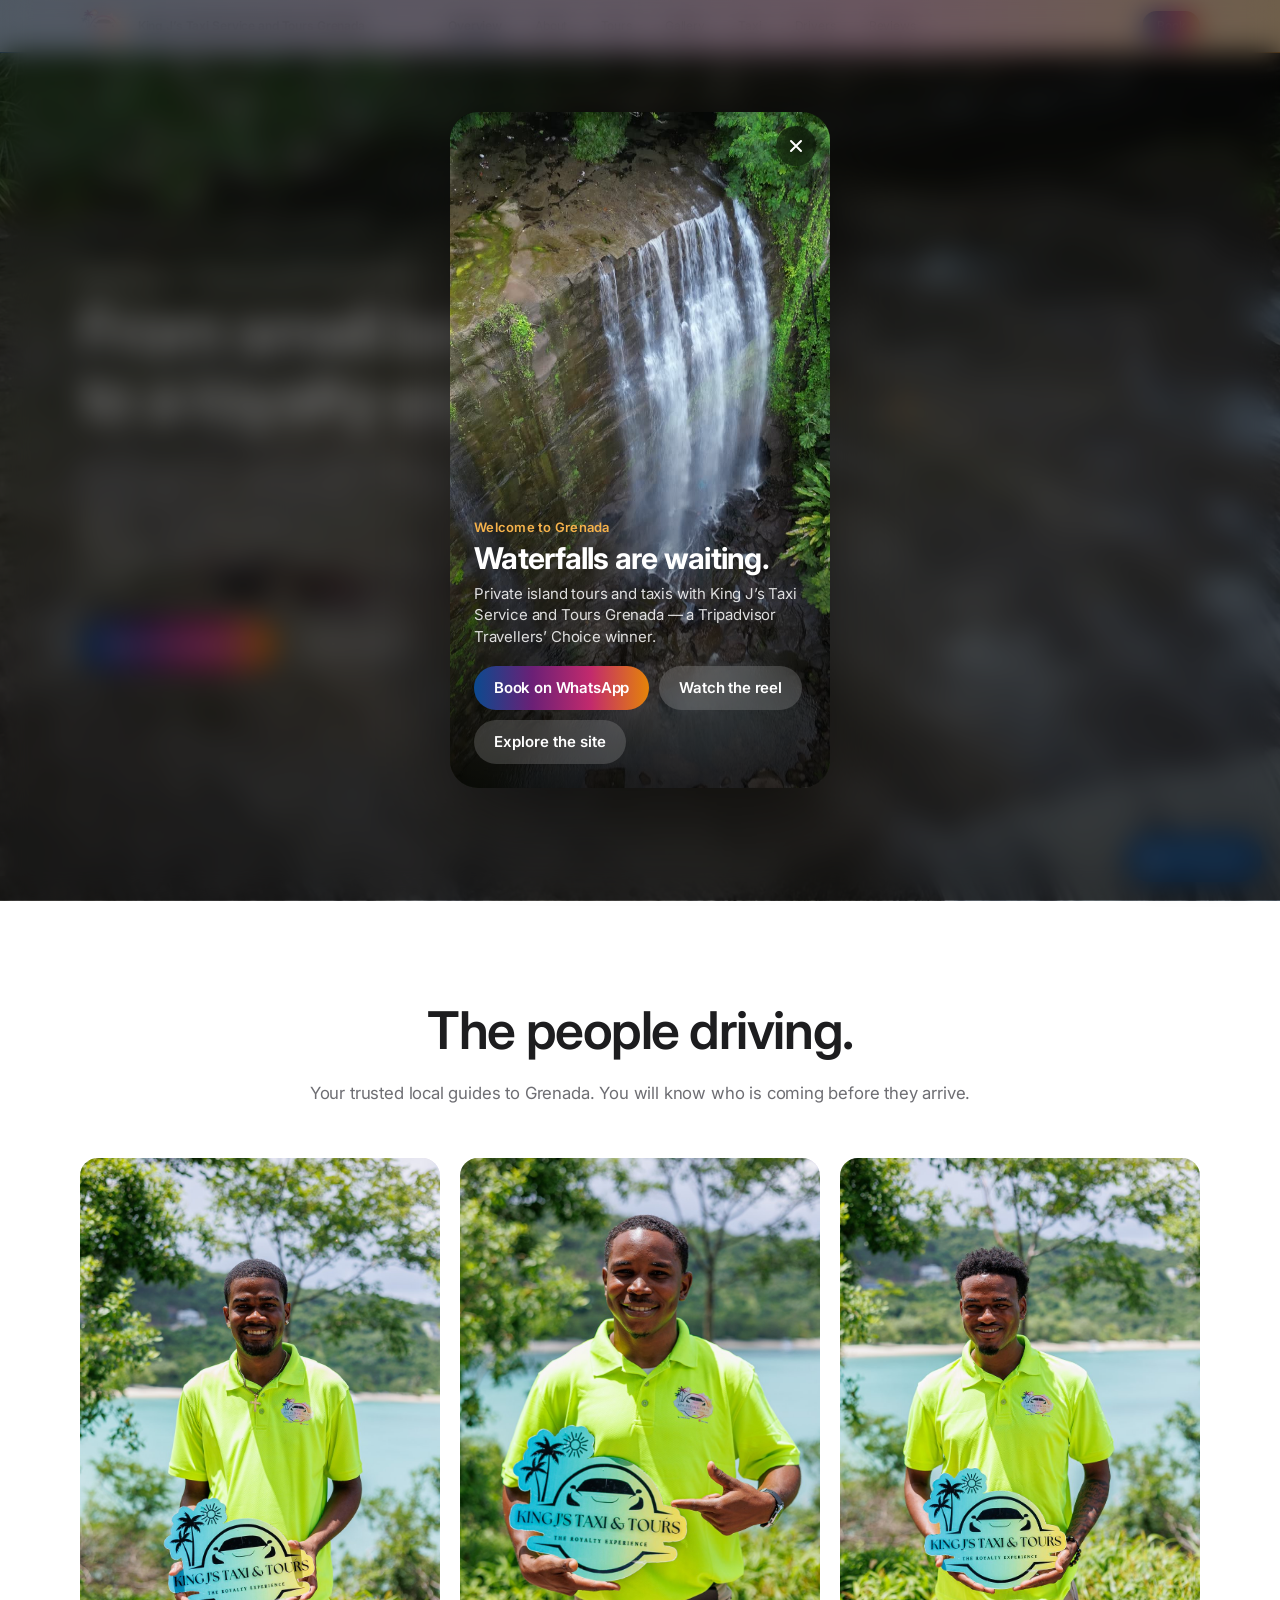
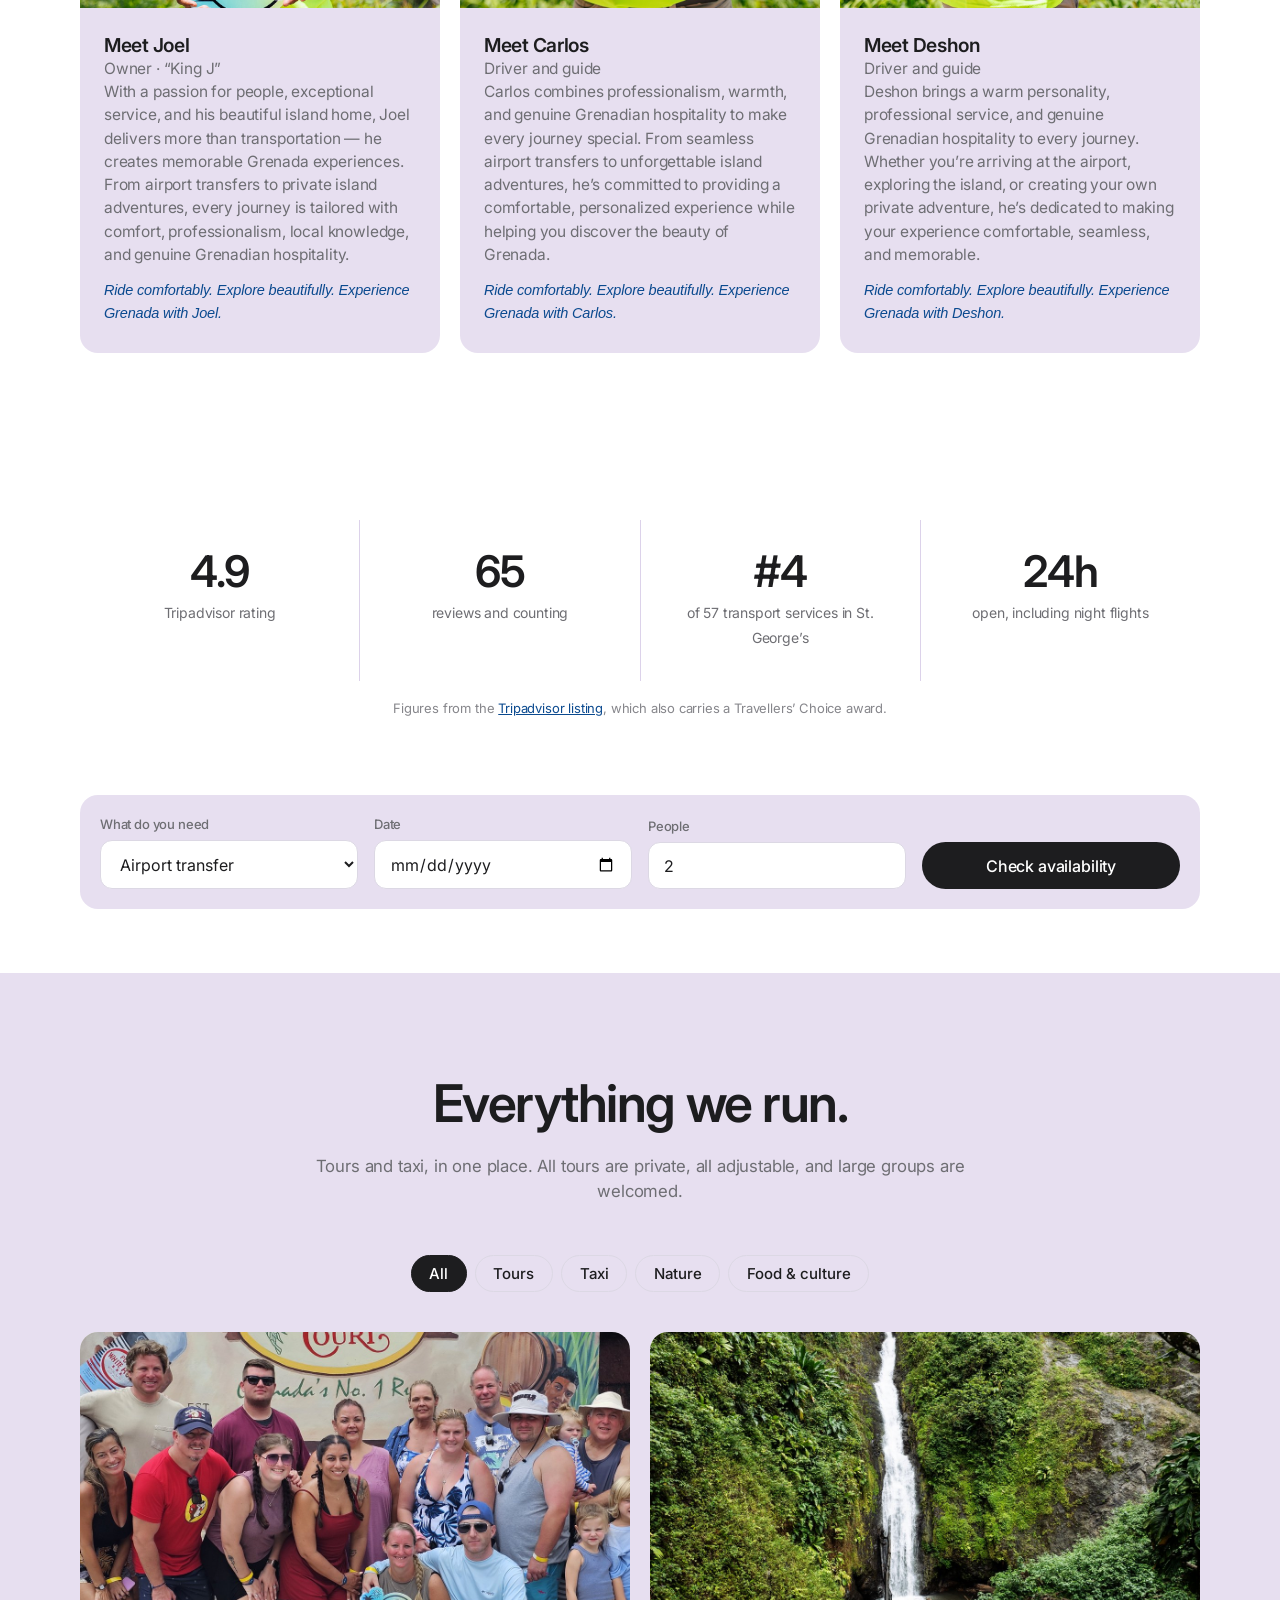
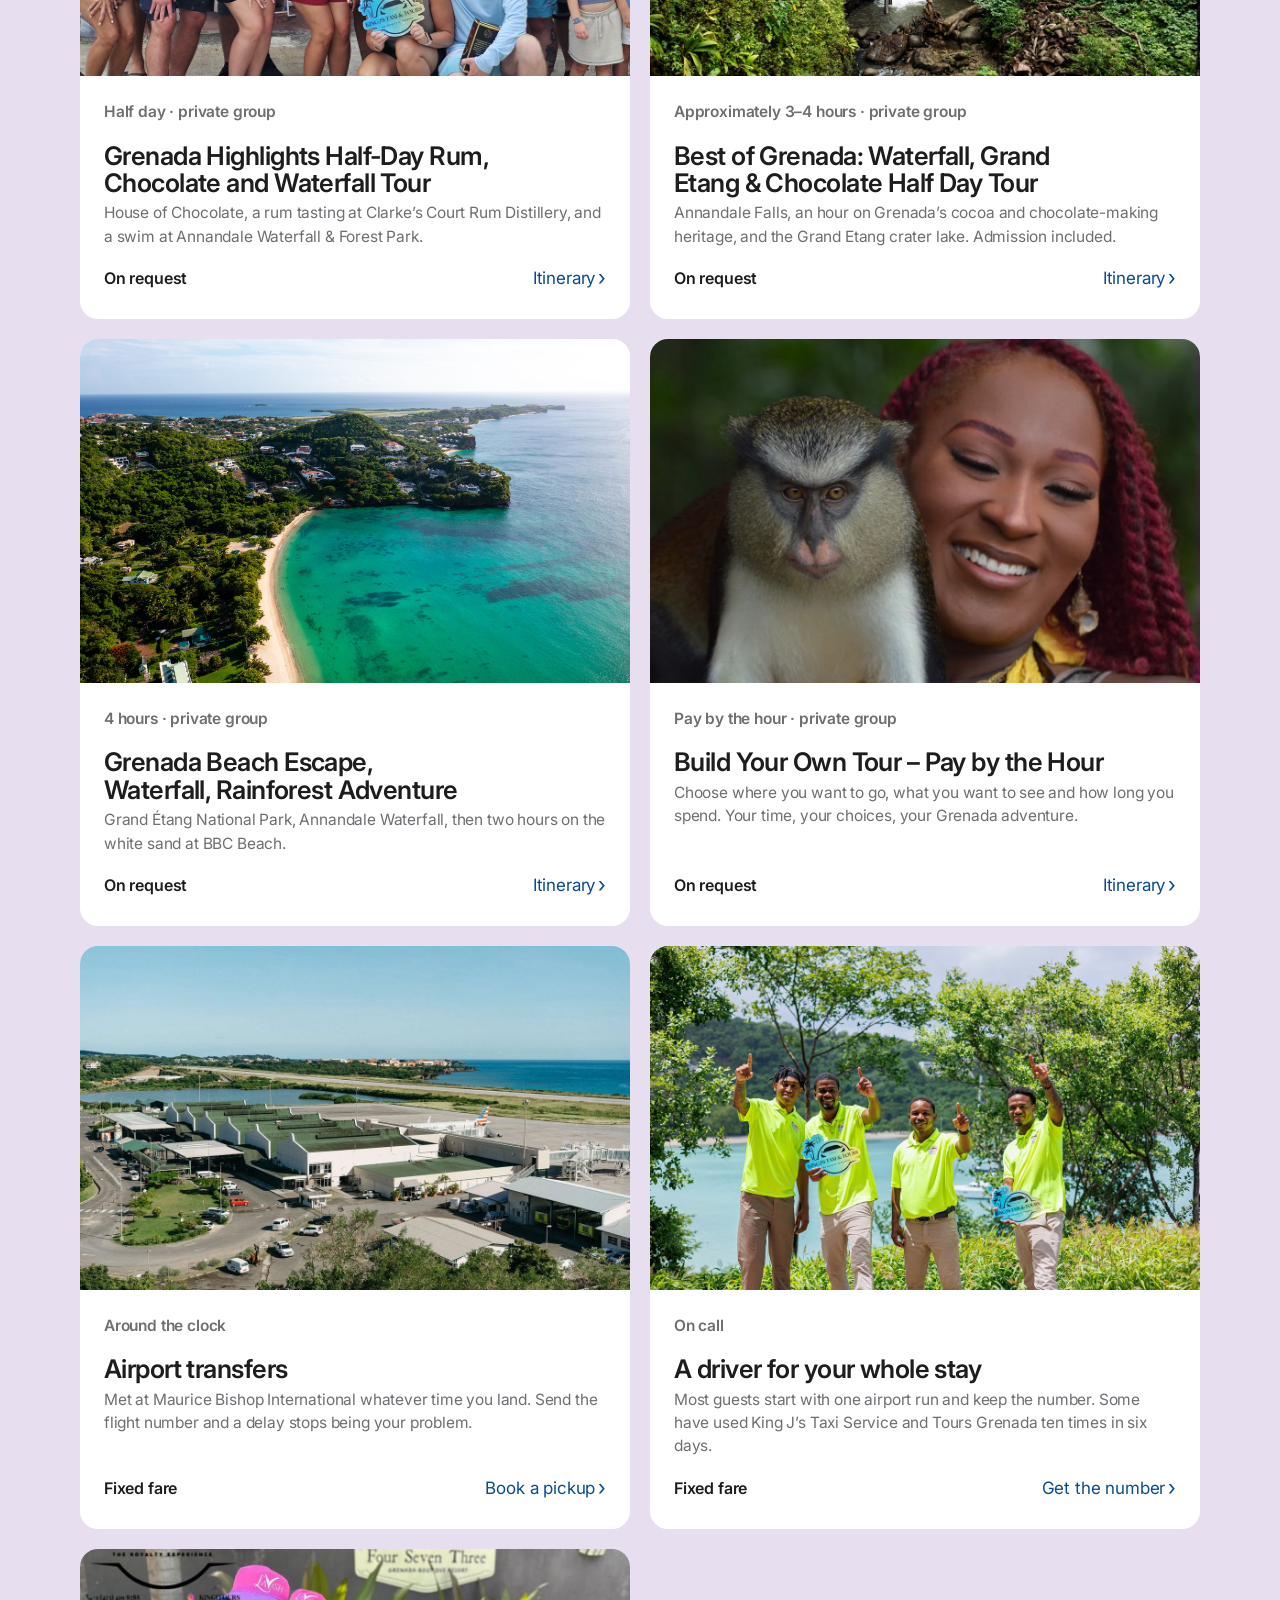
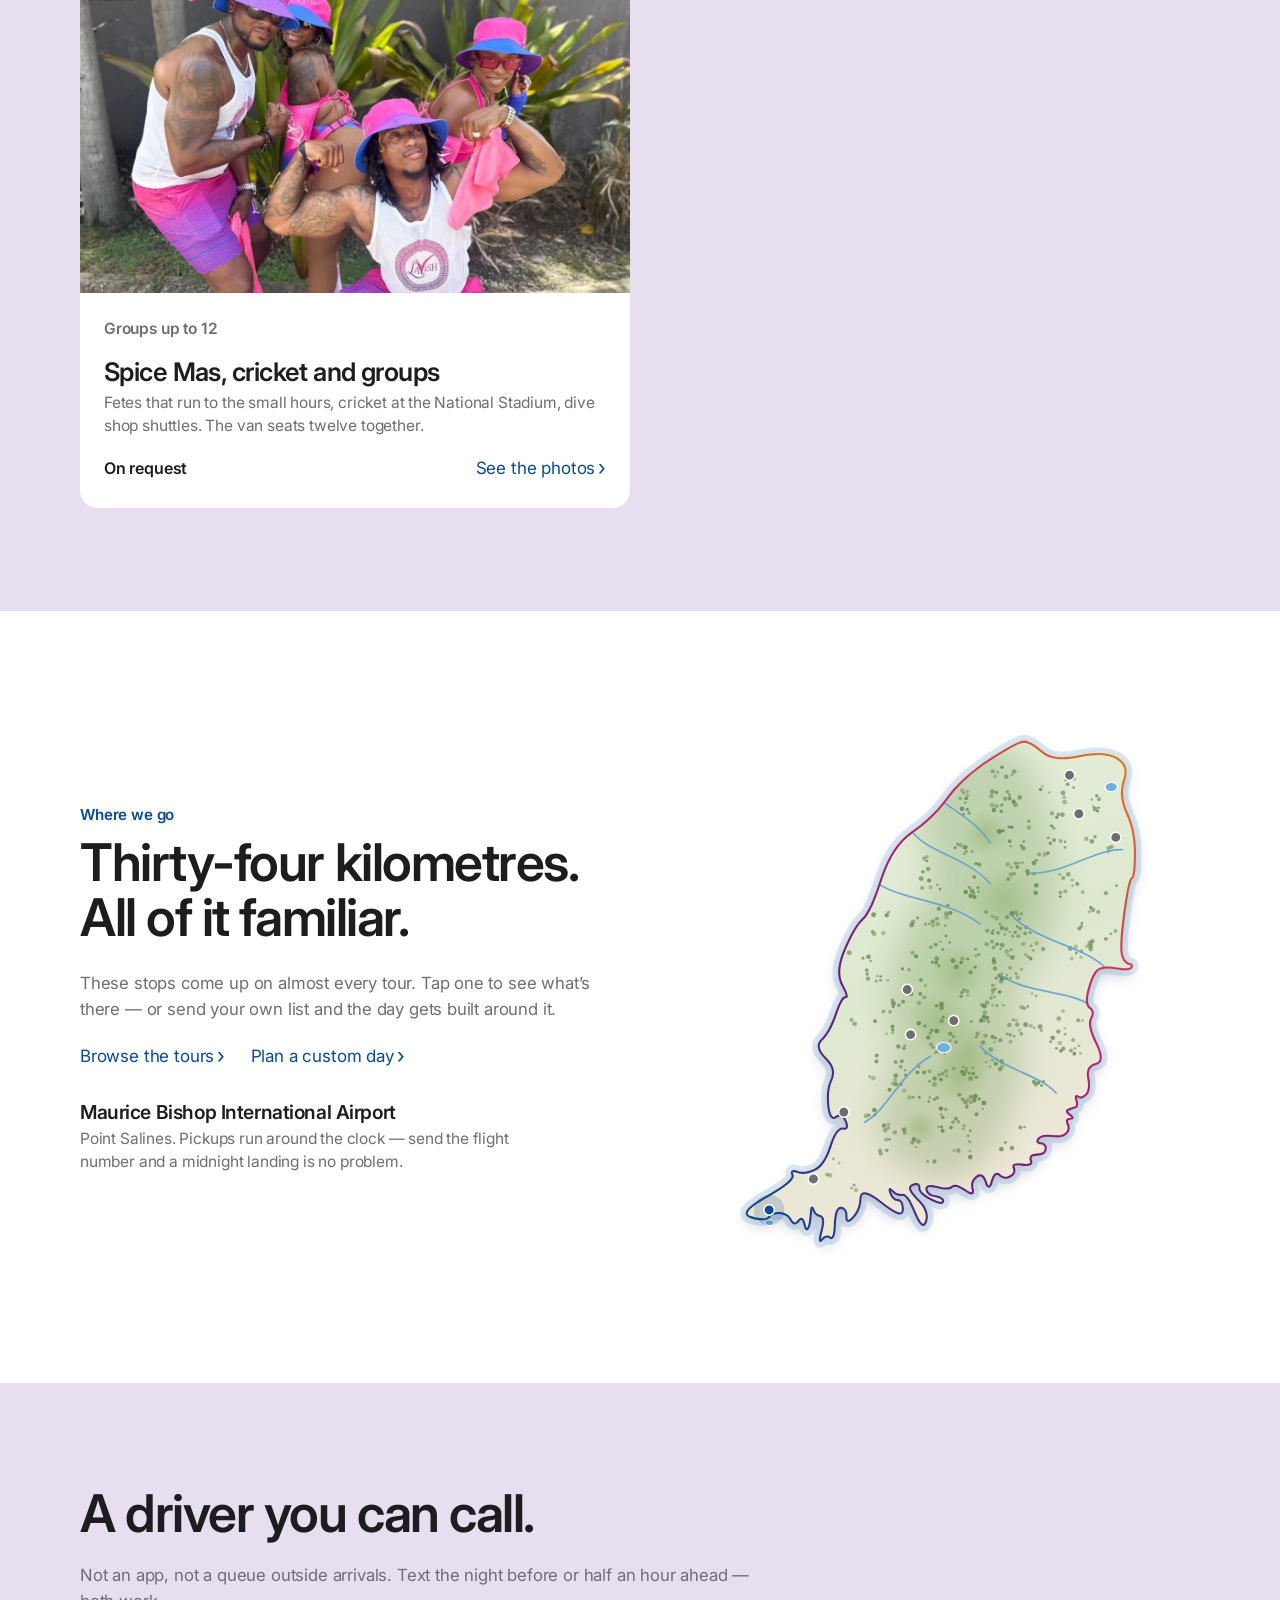
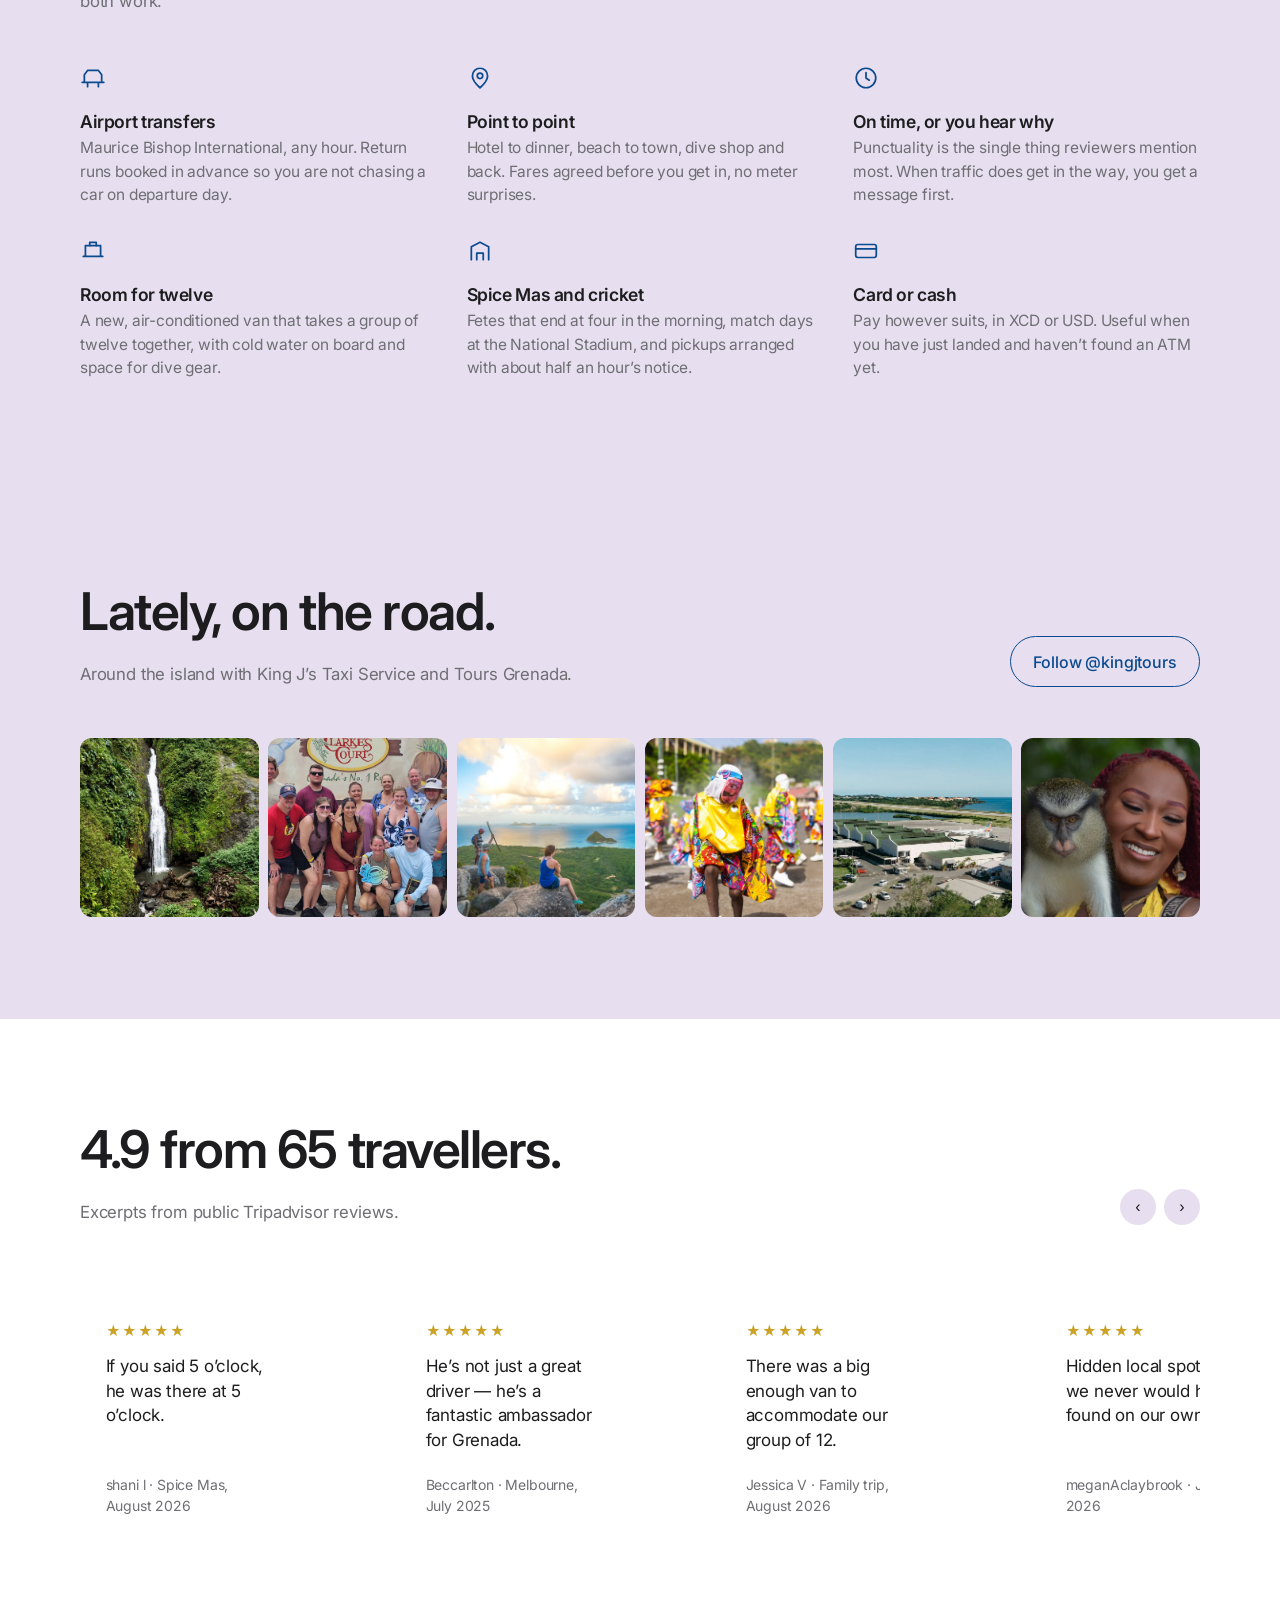
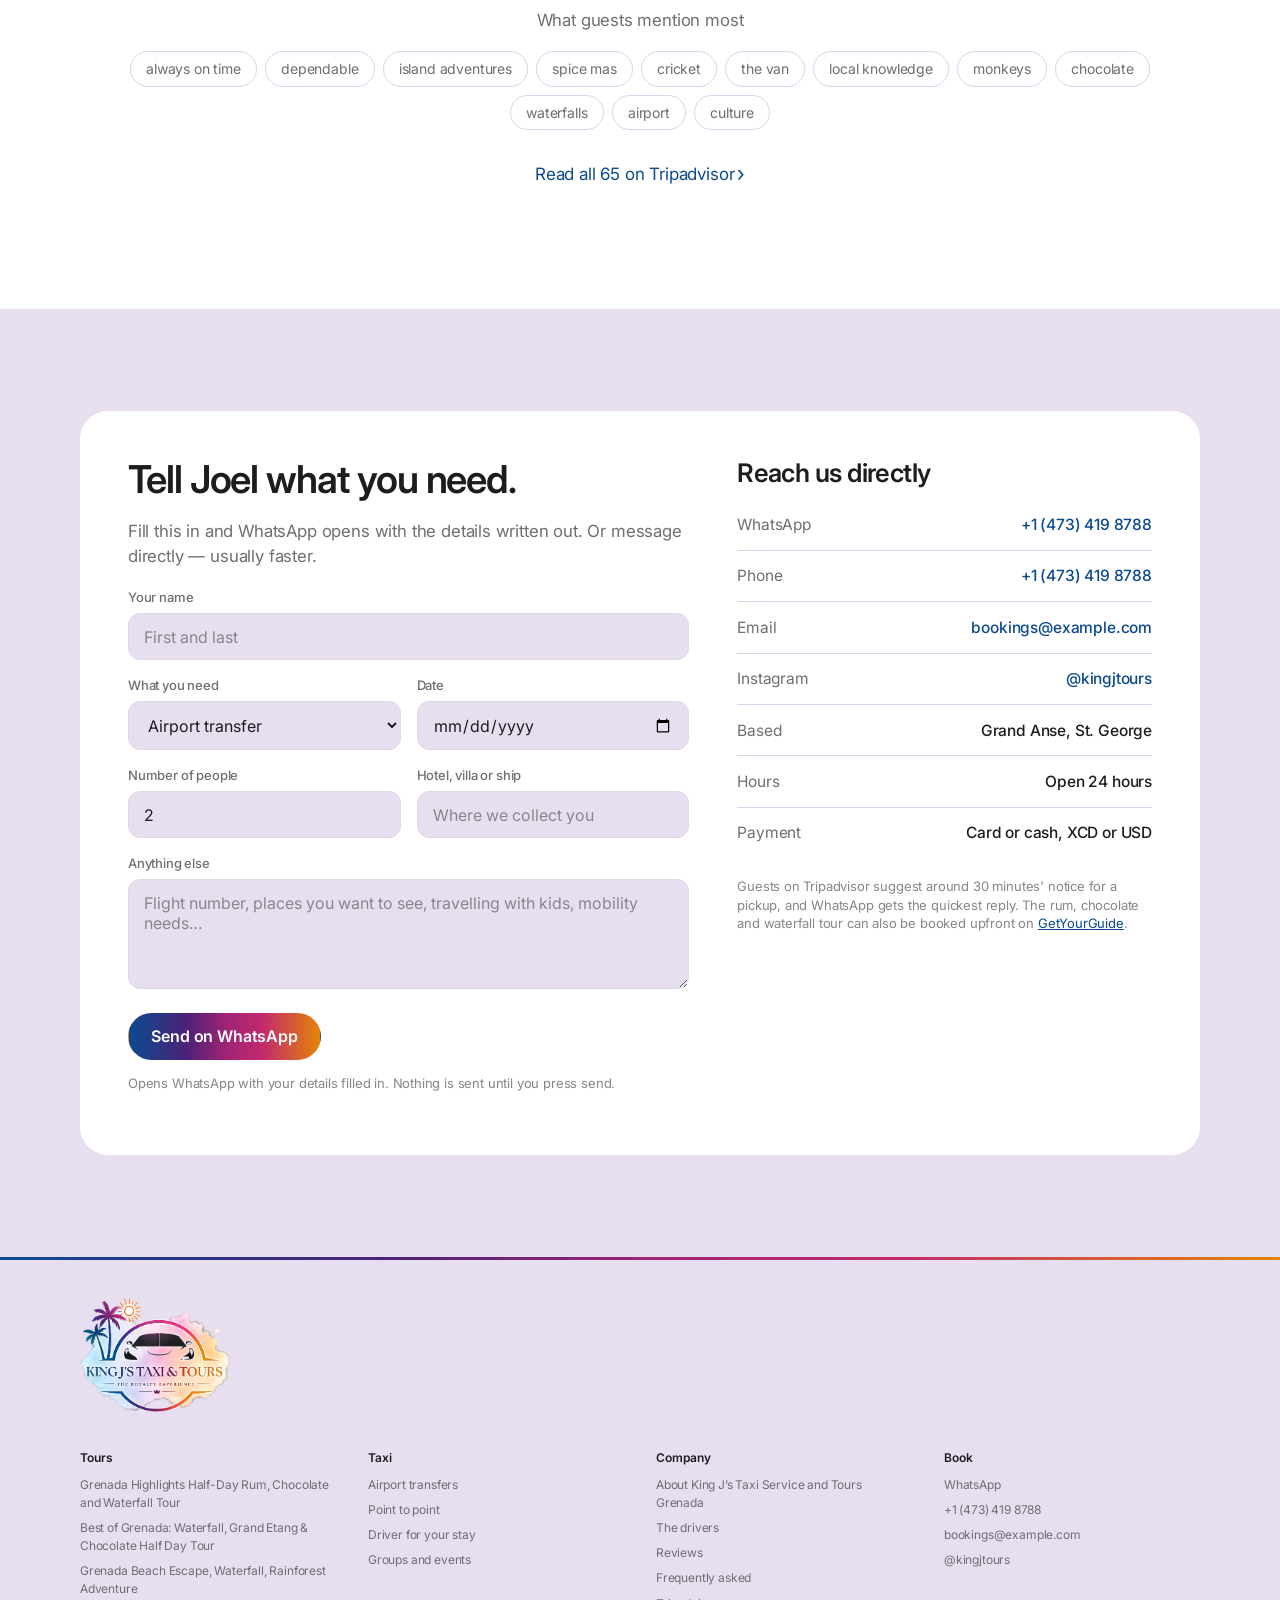
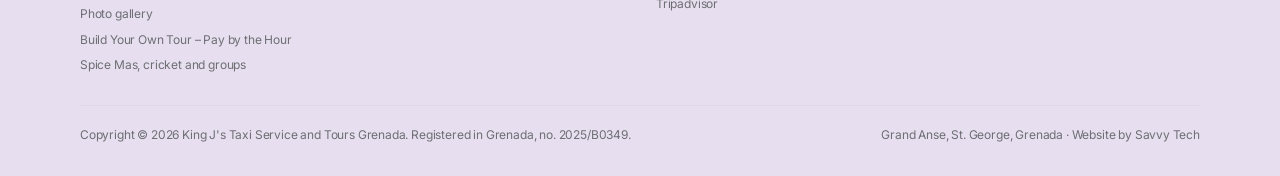
==== commit 0fa2fe46: "Add files via upload" ====
--- a/index.html
+++ b/index.html
@@ -1063,6 +1063,7 @@
   <figure class="kj-lb__stage"><img alt=""><figcaption></figcaption></figure>
 </div>
 <script src="assets/js/lightbox.js" defer></script>
+<script src="assets/js/carousel.js" defer></script>
 <script src="assets/js/main.js"></script>
 </body>
 </html>
--- a/assets/css/style.css
+++ b/assets/css/style.css
@@ -233,22 +233,50 @@
   }
 }
 
+.gal-nav {
+  display: flex; align-items: center; justify-content: center; gap: .8rem;
+  margin: 1rem 0 clamp(2.5rem, 5vw, 4rem);
+}
+.gal-nav__arrow {
+  width: 34px; height: 34px; flex: none; border: 0; border-radius: 999px; cursor: pointer;
+  background: var(--bg-alt); color: var(--black); font-size: 1.1rem; line-height: 1;
+  display: grid; place-items: center; transition: background .2s, opacity .2s;
+}
+.gal-nav__arrow:hover { background: #ded6ec; }
+.gal-nav__arrow[disabled] { opacity: .35; cursor: default; }
+.gal-dots { display: flex; justify-content: center; gap: .45rem; }
+.gal-dots__dot {
+  width: 7px; height: 7px; padding: 0; border: 0; border-radius: 999px;
+  background: rgba(20,10,40,.22); cursor: pointer; transition: background .2s, transform .2s;
+}
+.gal-dots__dot.is-on { background: var(--accent); transform: scale(1.25); }
 .tourgal {
-  display: grid; gap: .9rem; margin: -1.5rem 0 clamp(3.5rem,7vw,5.5rem);
-  grid-template-columns: 1.4fr 1fr 1fr;
-}
+  --card: calc((100% - 1.8rem) / 3);
+  display: flex; gap: .9rem; margin: -1.5rem 0 clamp(2rem,4vw,3rem);
+  overflow-x: auto; overscroll-behavior-x: contain;
+  scroll-snap-type: x mandatory; scroll-padding: 0 2px;
+  padding-bottom: .3rem; scrollbar-width: none;
+}
+.tourgal::-webkit-scrollbar { display: none; }
+.tourgal figure { flex: 0 0 var(--card); scroll-snap-align: start; }
 .tourgal figure { margin: 0; overflow: hidden; border-radius: var(--radius); background: var(--bg-alt); }
 .tourgal img { width: 100%; height: 100%; aspect-ratio: 4 / 3; object-fit: cover; }
-.tourgal--six { grid-template-columns: repeat(3, 1fr); }
-.tourgal--two { grid-template-columns: 1fr 1fr; }
-.tourgal--many { grid-template-columns: repeat(4, 1fr); gap: .8rem; }
+.tourgal--six { --card: calc((100% - 1.8rem) / 3); }
+.tourgal--two { --card: calc((100% - .9rem) / 2); }
+.tourgal--many { --card: calc((100% - 2.4rem) / 4); gap: .8rem; }
+@media (max-width: 1000px) and (min-width: 761px) {
+  .tourgal, .tourgal--six, .tourgal--two, .tourgal--many { --card: calc((100% - .9rem) / 2); }
+}
 .tourgal--two img { aspect-ratio: 3 / 2; }
 @media (max-width: 760px) {
-  .tourgal, .tourgal--six, .tourgal--two, .tourgal--many { grid-template-columns: 1fr 1fr; }
-.tourgal--many { grid-template-columns: repeat(4, 1fr); gap: .8rem; }
-  .tourgal figure:first-child { grid-column: 1 / -1; }
-  .tourgal--six figure:first-child { grid-column: 1 / -1; }
-  .tourgal--two figure:first-child { grid-column: auto; }
+  .tourgal, .tourgal--six, .tourgal--two, .tourgal--many {
+    --card: 82%; gap: .7rem;
+    padding: 0 var(--gutter) .3rem;
+    margin-left: calc(var(--gutter) * -1); margin-right: calc(var(--gutter) * -1);
+  }
+  .tourgal figure { scroll-snap-align: center; }
+  .gal-nav__arrow { display: none; }
+  .gal__head + .tourgal { margin-bottom: 0; }
 }
 
 .storywrap { display: grid; place-items: center; }
@@ -284,6 +312,15 @@
 .kj-lb__nav--next { right: .8rem; }
 .kj-lb__close:hover, .kj-lb__nav:hover { background: rgba(255,255,255,.28); }
 .photo img, .tourgal img, .person img { cursor: zoom-in; }
+
+
+/* ---------- Gallery page ------------------------------------------------- */
+.gal__head {
+  font-size: clamp(1.35rem, 2.6vw, 1.9rem); letter-spacing: -0.02em;
+  margin: clamp(3rem, 6vw, 4.5rem) 0 1.25rem;
+}
+.gal__head:first-child { margin-top: 0; }
+.gal__head + .tourgal { margin: 0 0 clamp(1rem, 2vw, 1.6rem); }
 
 /* ---------- Sections ---------------------------------------------------- */
 
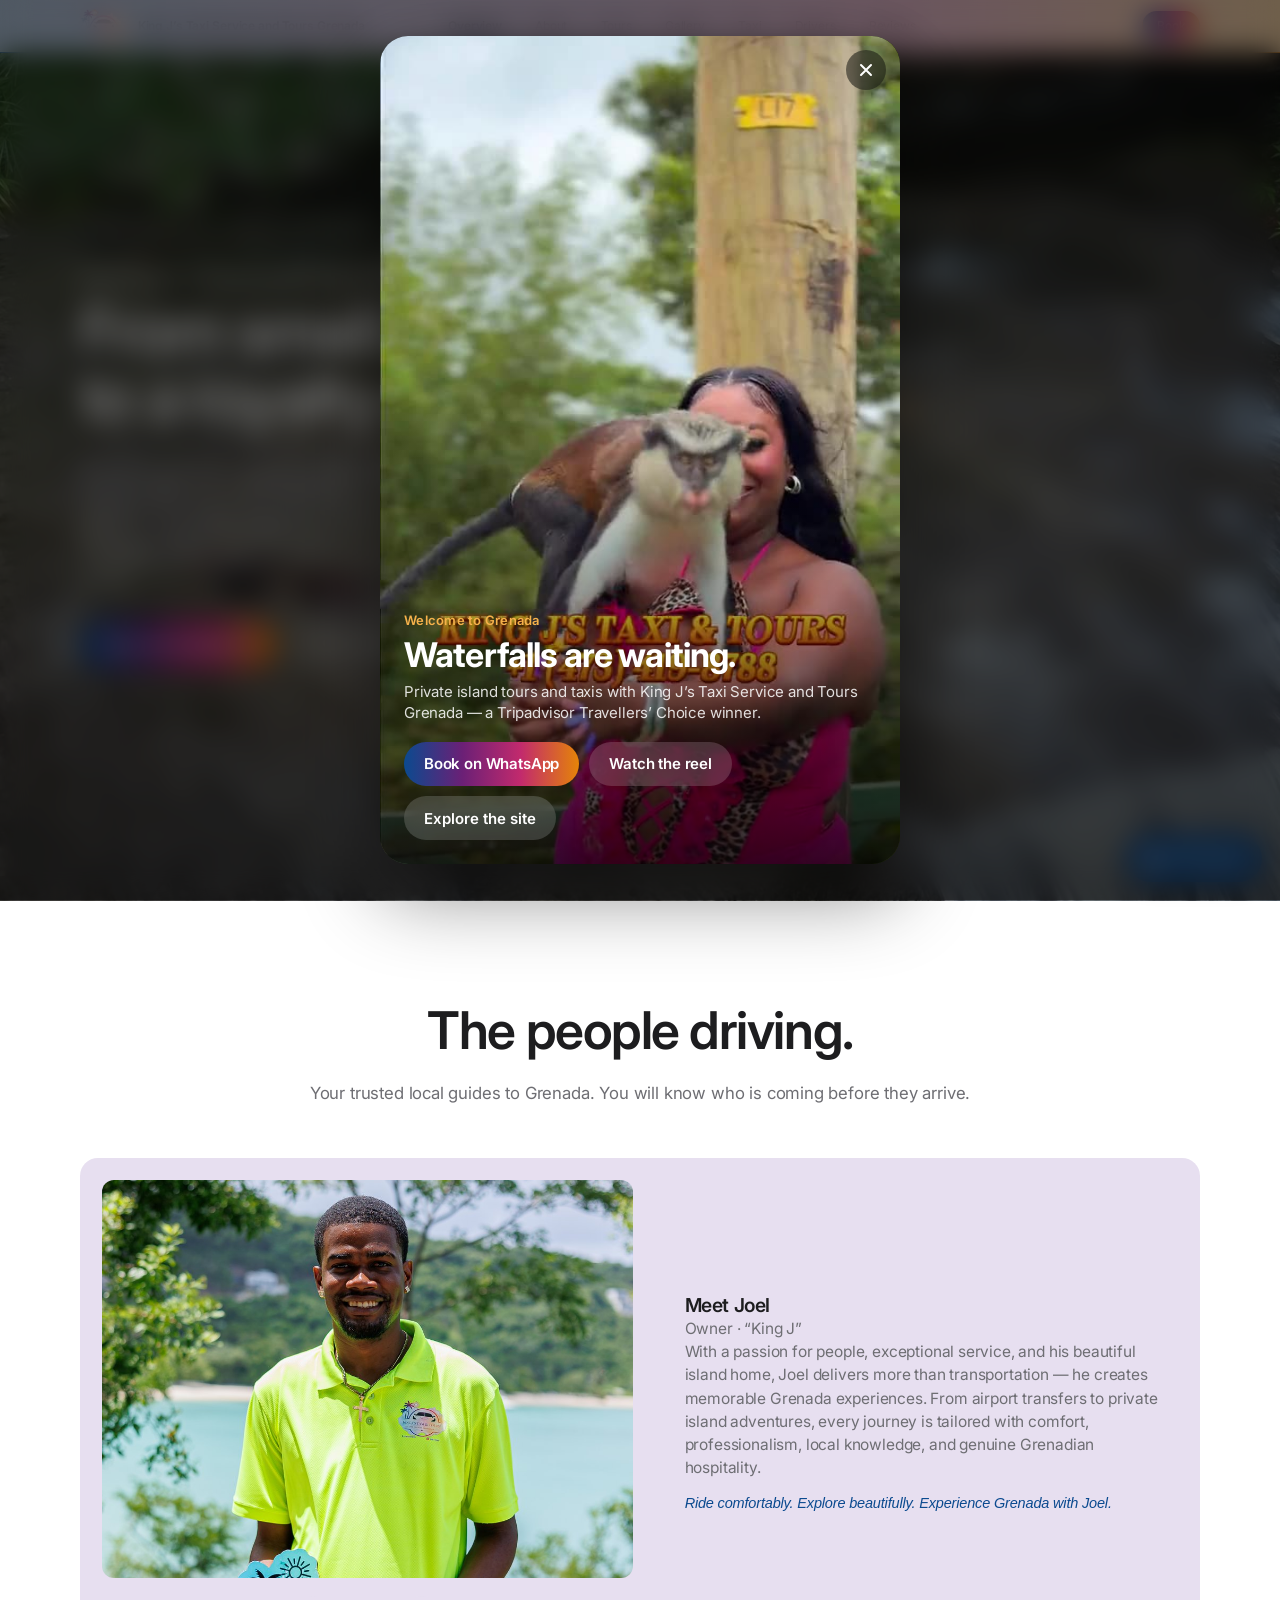
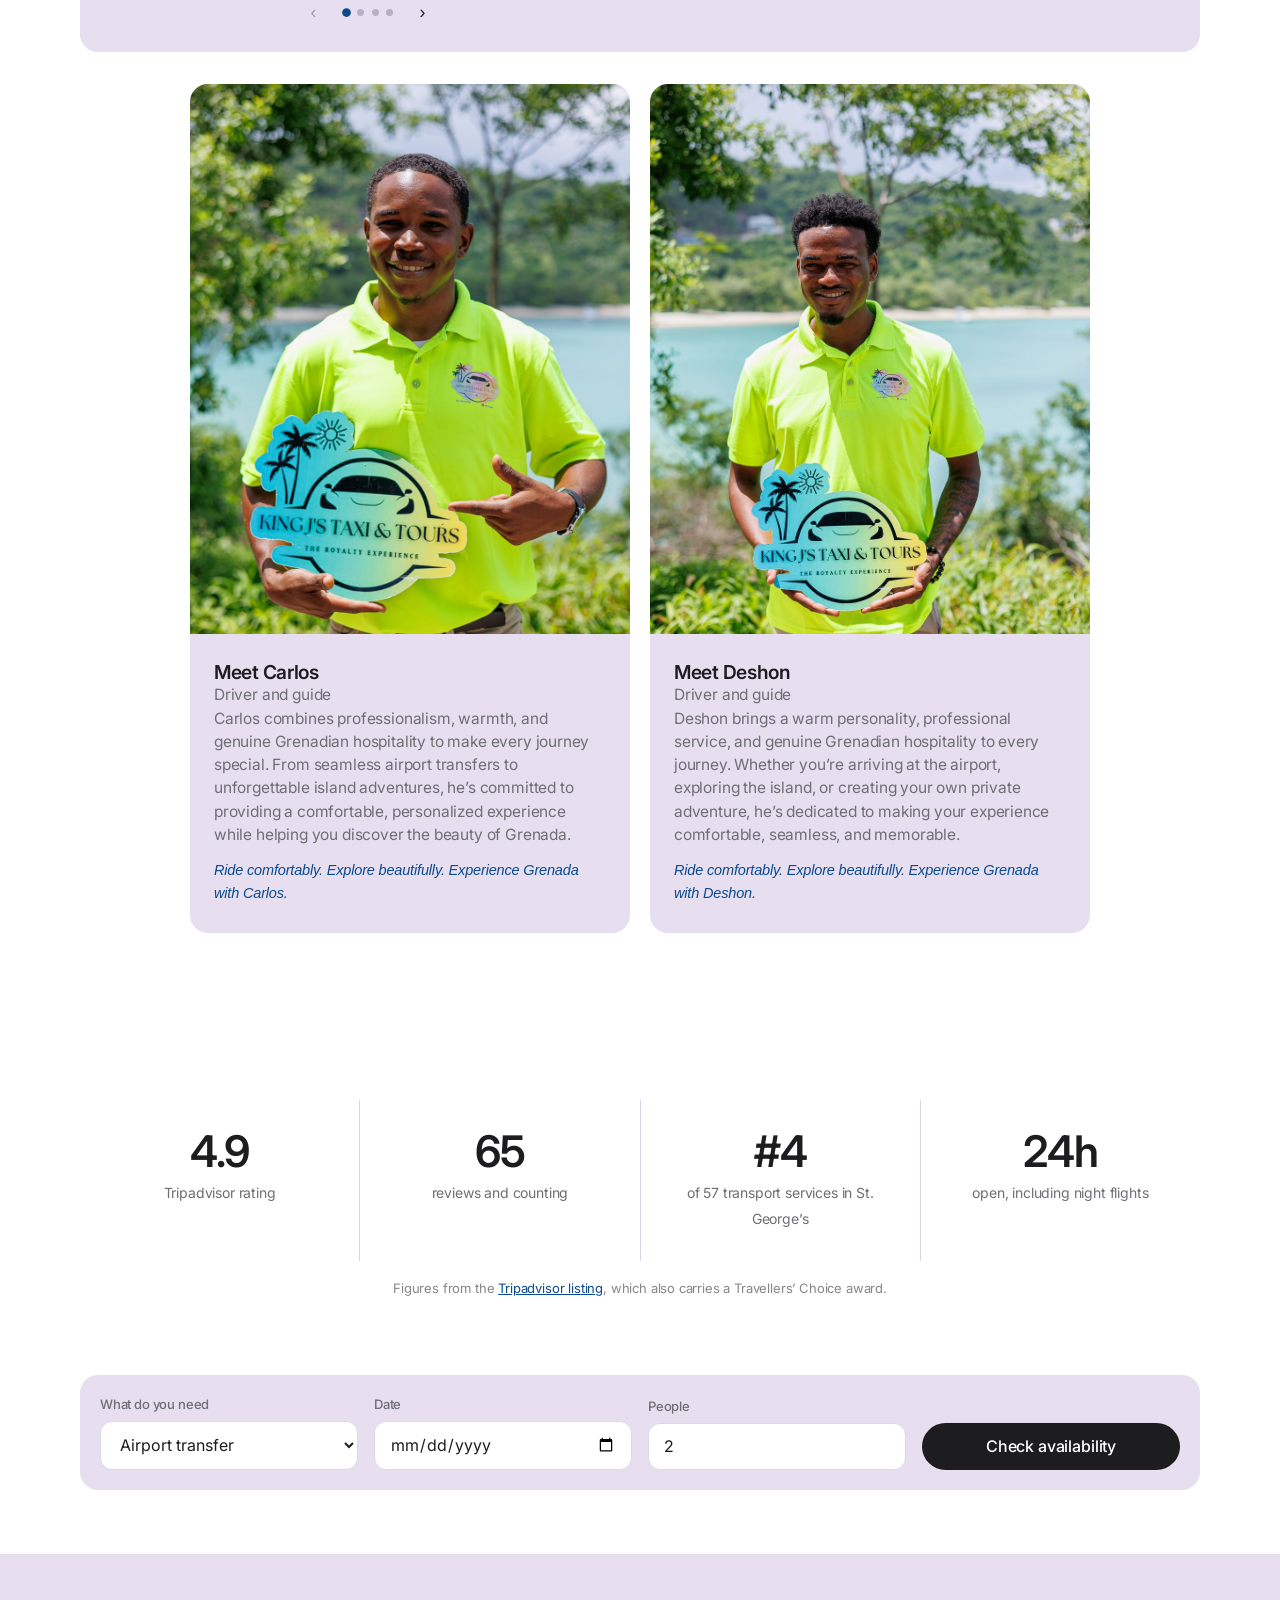
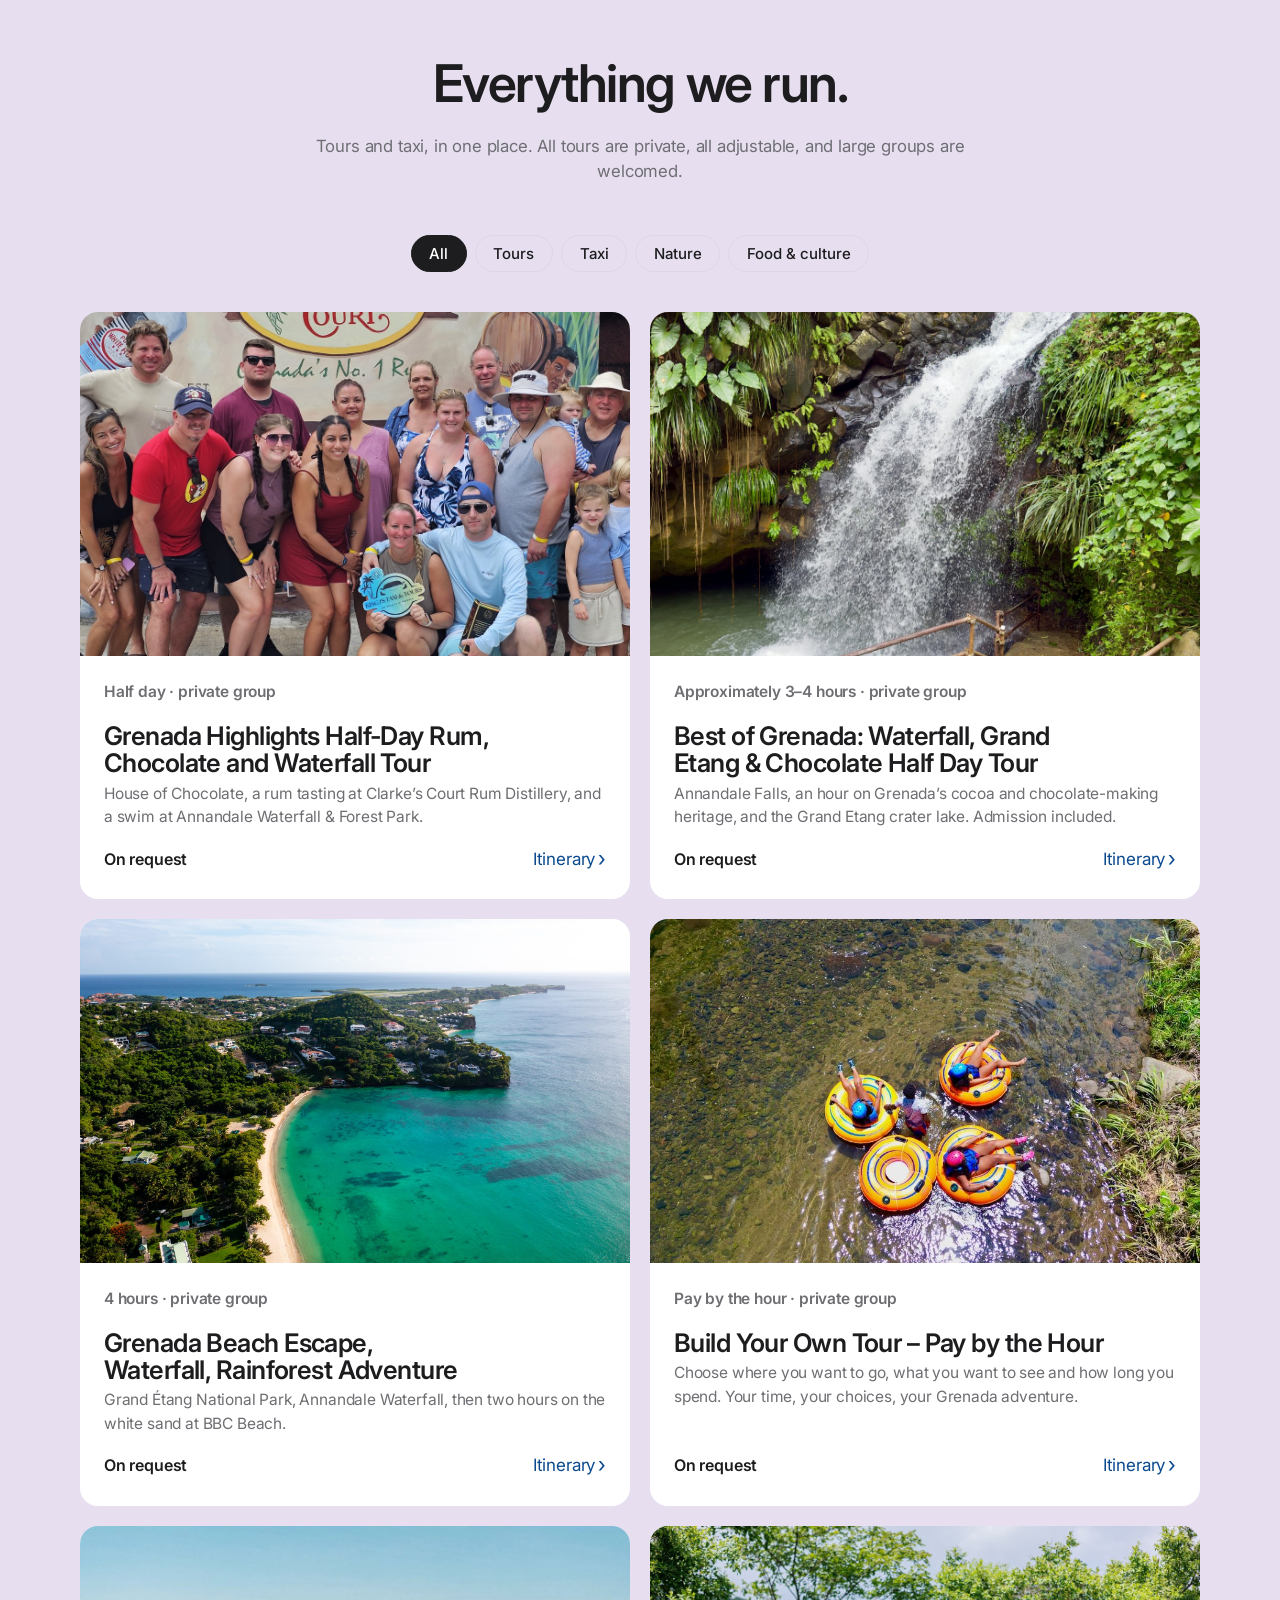
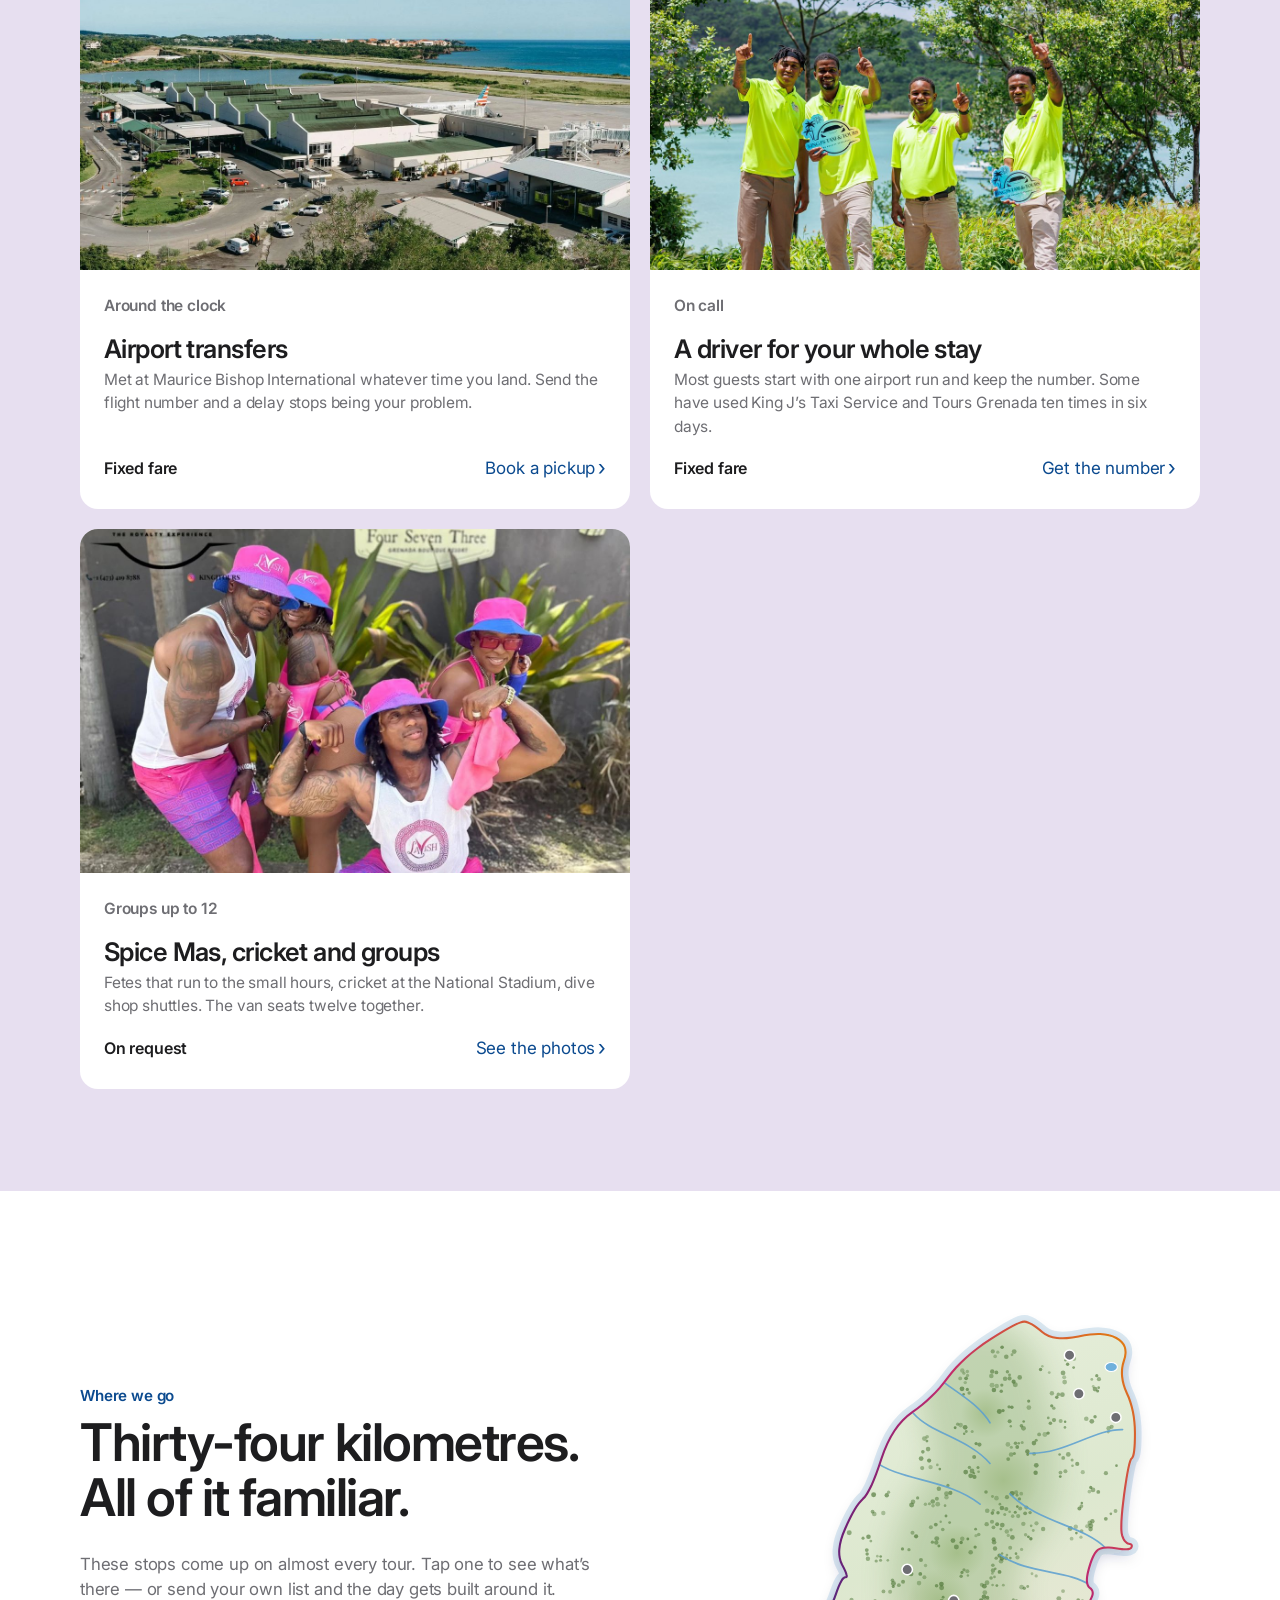
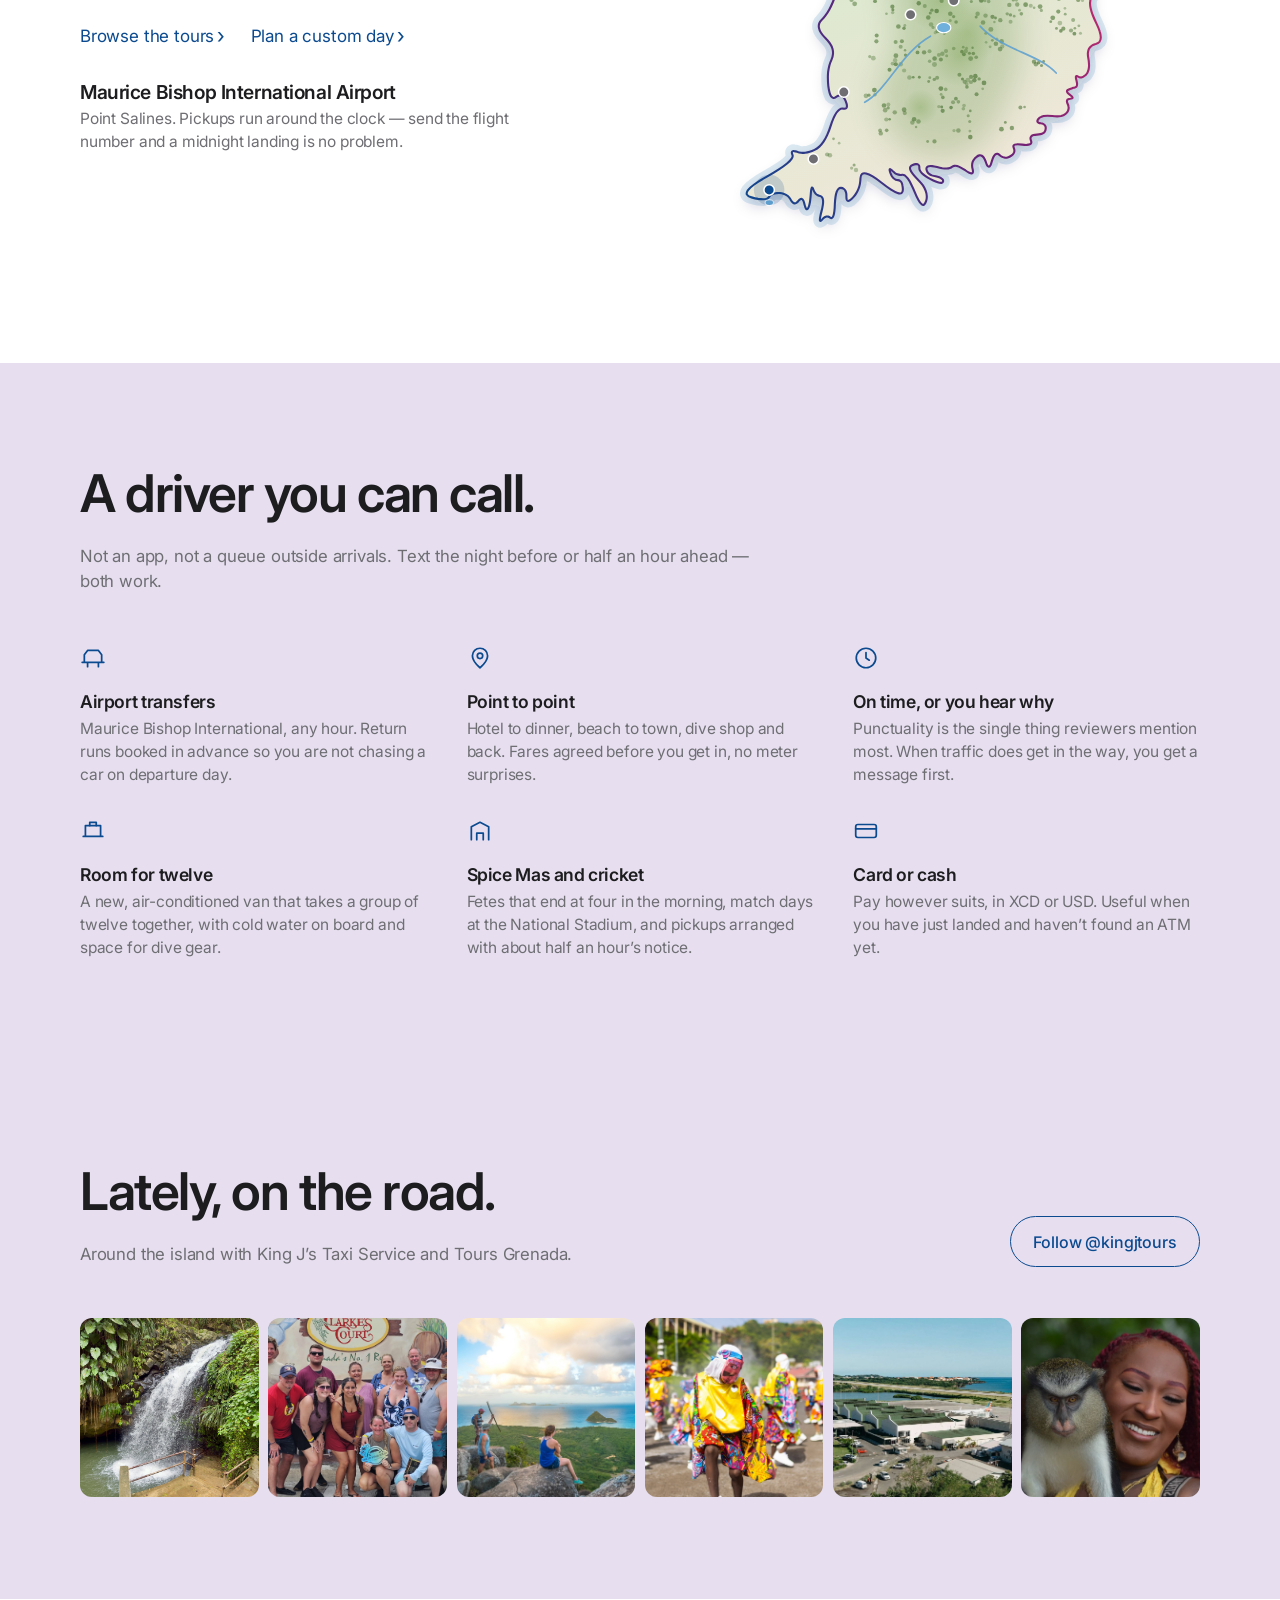
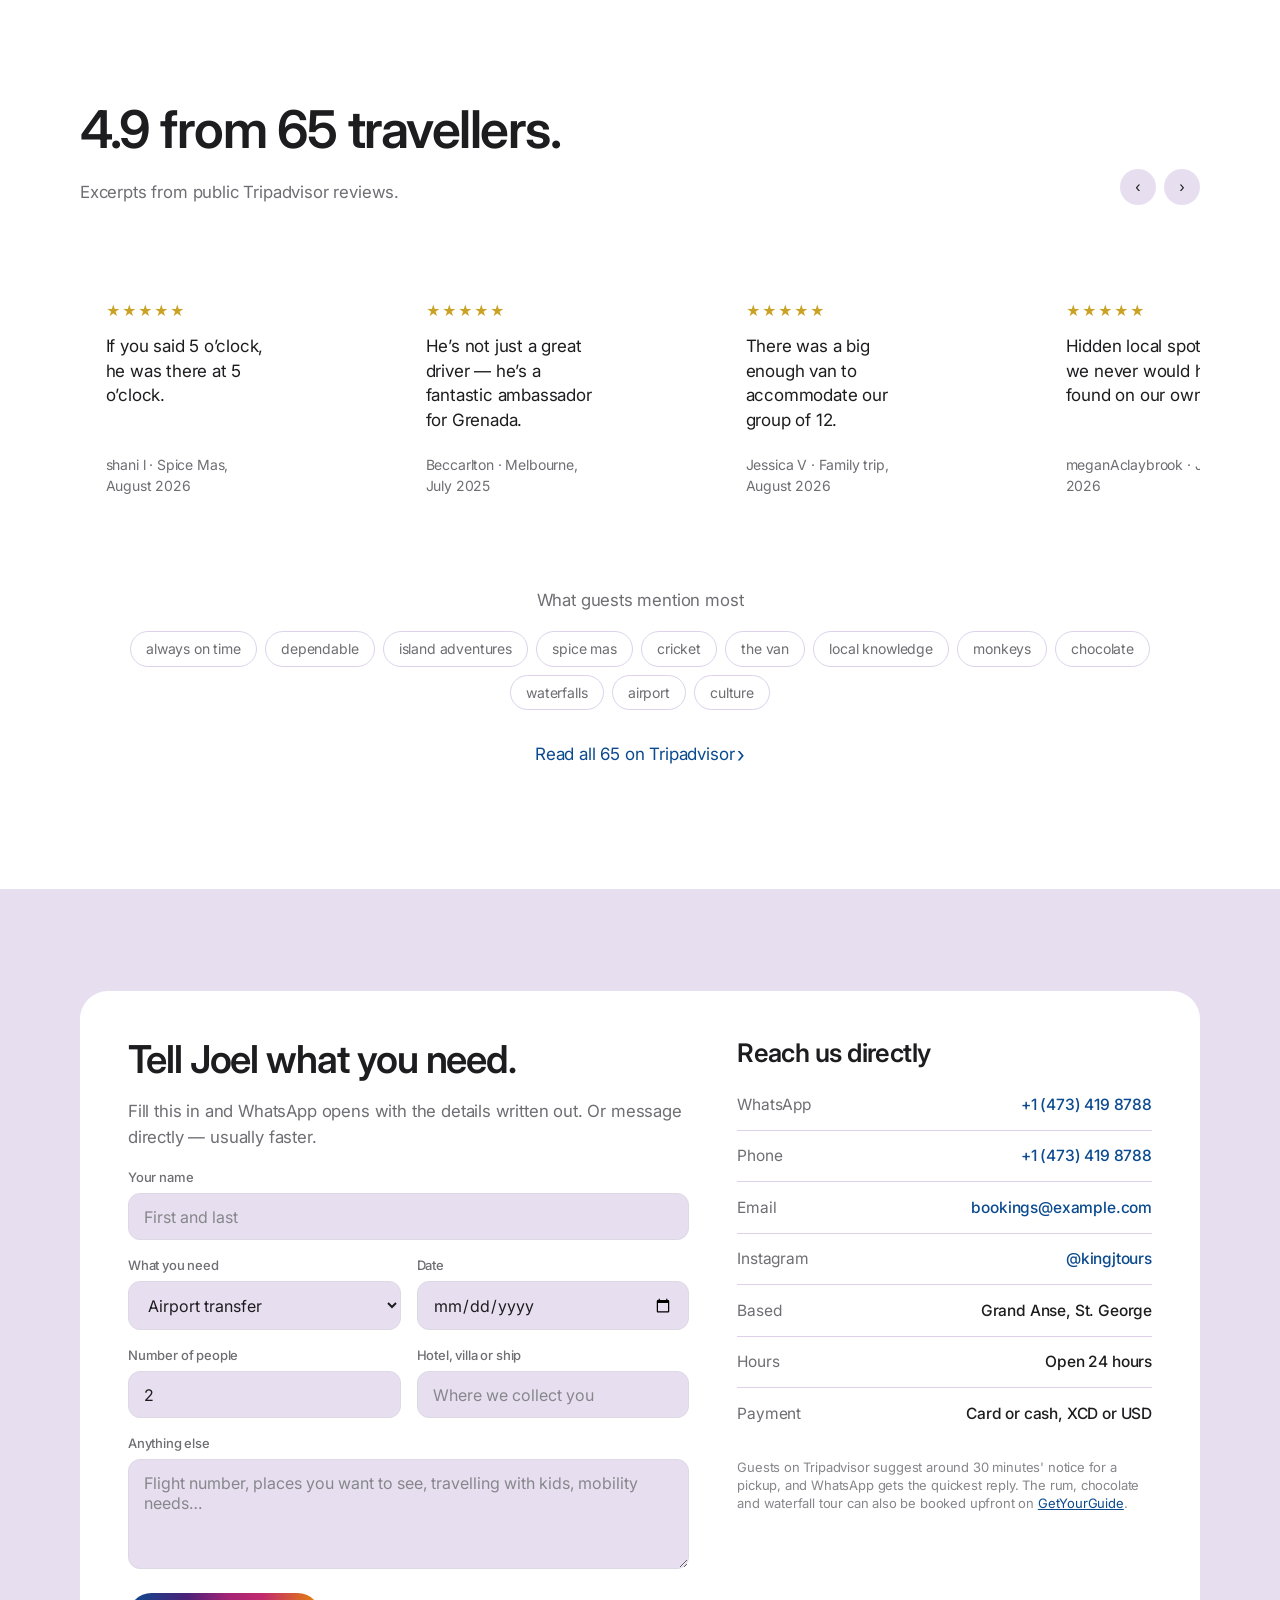
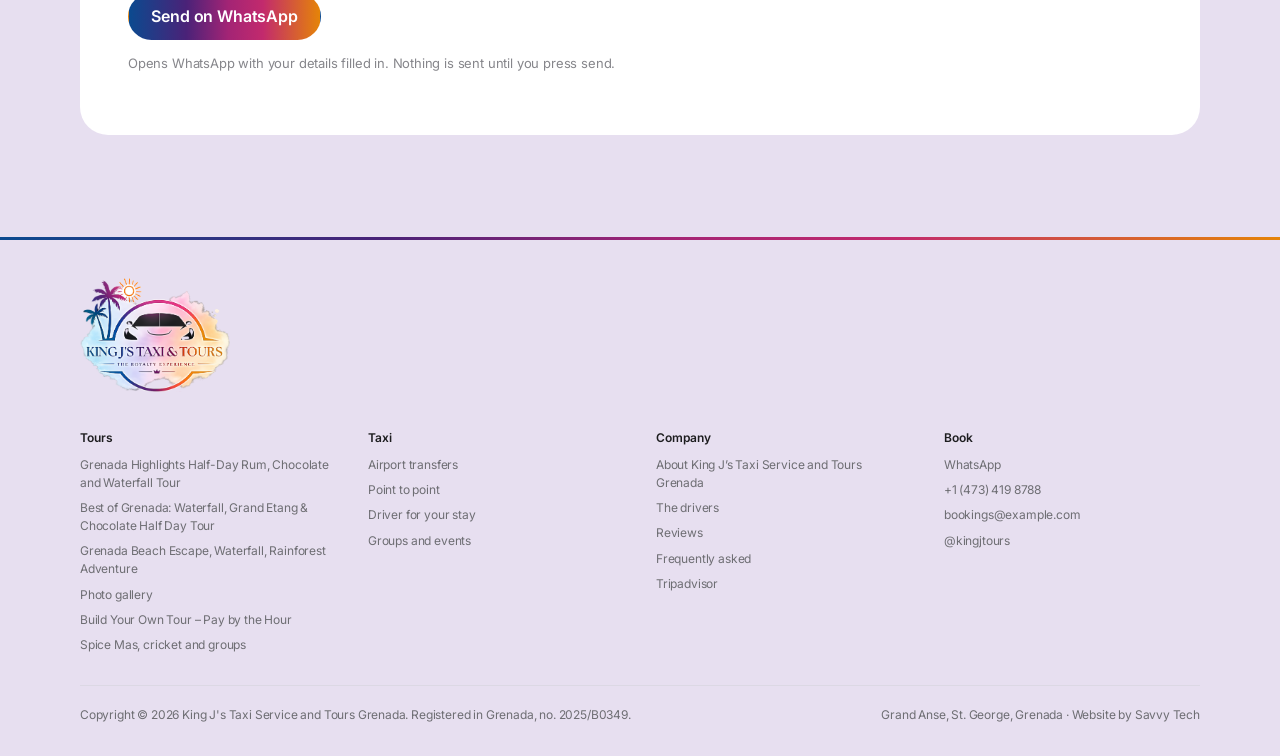
==== commit 4eadc2d2: "Add files via upload" ====
--- a/index.html
+++ b/index.html
@@ -71,16 +71,24 @@
         <h2>The people driving.</h2>
         <p class="sub">Your trusted local guides to Grenada. You will know who is coming before they arrive.</p>
       </div>
-      <div class="people">
-        <div class="person">
-          <figure class="photo"><img src="assets/img/driver-joel.jpg" alt="Joel Francis, owner of King J&rsquo;s Taxi Service and Tours Grenada" loading="lazy"></figure>
-          <div class="person__body">
-            <h3>Meet Joel</h3>
-            <p class="person__role">Owner &middot; &ldquo;King J&rdquo;</p>
-            <p>With a passion for people, exceptional service, and his beautiful island home, Joel delivers more than transportation &mdash; he creates memorable Grenada experiences. From airport transfers to private island adventures, every journey is tailored with comfort, professionalism, local knowledge, and genuine Grenadian hospitality.</p>
-            <p class="person__tag"><em>Ride comfortably. Explore beautifully. Experience Grenada with Joel.</em></p>
-          </div>
-        </div>
+      <div class="person person--lead">
+        <div class="storycar">
+          <div class="tourgal tourgal--solo" aria-label="Joel, owner of King J&rsquo;s Taxi Service and Tours Grenada">
+            <figure><img src="assets/img/driver-joel.jpg" alt="Joel Francis, owner of King J&rsquo;s Taxi Service and Tours Grenada" width="1066" height="1600" loading="lazy"></figure>
+            <figure><img src="assets/img/driver-joel-1.jpg" alt="Joel in front of the white King J&rsquo;s van" width="1000" height="1500" loading="lazy"></figure>
+            <figure><img src="assets/img/driver-joel-2.jpg" alt="Joel in front of the black King J&rsquo;s taxi" width="1000" height="1500" loading="lazy"></figure>
+            <figure><img src="assets/img/driver-joel-3.jpg" alt="Joel at the wheel of the white van" width="1000" height="1500" loading="lazy"></figure>
+          </div>
+        </div>
+        <div class="person__body">
+          <h3>Meet Joel</h3>
+          <p class="person__role">Owner &middot; &ldquo;King J&rdquo;</p>
+          <p>With a passion for people, exceptional service, and his beautiful island home, Joel delivers more than transportation &mdash; he creates memorable Grenada experiences. From airport transfers to private island adventures, every journey is tailored with comfort, professionalism, local knowledge, and genuine Grenadian hospitality.</p>
+          <p class="person__tag"><em>Ride comfortably. Explore beautifully. Experience Grenada with Joel.</em></p>
+        </div>
+      </div>
+
+      <div class="people people--pair">
         <div class="person">
           <figure class="photo"><img src="assets/img/driver-carlos.jpg" alt="Carlos, driver and guide at King J&rsquo;s Taxi Service and Tours Grenada" loading="lazy"></figure>
           <div class="person__body">
@@ -187,7 +195,7 @@
           </div>
         </a>
         <a class="tile" href="tours.html#custom" data-cat="tour nature culture">
-          <figure class="photo "><img src="assets/img/tour-custom.jpg" alt="A mona monkey on a guest&rsquo;s shoulder at Grand Etang" loading="lazy"></figure>
+          <figure class="photo "><img src="assets/img/tour-custom-11.jpg" alt="River tubing on a Grenada river, seen from above" loading="lazy"></figure>
           <div class="tile__body">
             <p class="tile__kicker">Pay by the hour &middot; private group</p>
             <h3>Build Your Own Tour &ndash; Pay by the Hour</h3>
@@ -1035,8 +1043,8 @@
       <svg width="16" height="16" viewBox="0 0 16 16" aria-hidden="true"><path d="M3 3l10 10M13 3L3 13" stroke="currentColor" stroke-width="2" stroke-linecap="round"/></svg>
     </button>
     <video class="kj-pop__video" muted loop playsinline preload="metadata"
-           poster="assets/img/welcome-poster.jpg" aria-hidden="true">
-      <source src="assets/video/welcome.mp4" type="video/mp4">
+           poster="assets/img/welcome-poster-2026.jpg" aria-hidden="true">
+      <source src="assets/video/welcome-tour-2026.mp4" type="video/mp4">
     </video>
     <div class="kj-pop__shade"></div>
     <div class="kj-pop__body">
--- a/assets/css/style.css
+++ b/assets/css/style.css
@@ -320,6 +320,13 @@
   margin: clamp(3rem, 6vw, 4.5rem) 0 1.25rem;
 }
 .gal__head:first-child { margin-top: 0; }
+.gal-video { margin: 0 0 clamp(2.5rem, 5vw, 4rem); display: flex; flex-direction: column; align-items: center; }
+.gal-video video {
+  width: auto; max-width: min(100%, 560px); max-height: min(88vh, 900px);
+  border-radius: var(--radius); background: #000; display: block;
+  box-shadow: 0 20px 40px -24px rgba(20,10,40,.5);
+}
+.gal-video figcaption { margin-top: .8rem; text-align: center; }
 .gal__head + .tourgal { margin: 0 0 clamp(1rem, 2vw, 1.6rem); }
 
 /* ---------- Sections ---------------------------------------------------- */
@@ -454,6 +461,23 @@
 .people { display: grid; gap: 1.25rem; grid-template-columns: repeat(3, minmax(0,1fr)); }
 @media (max-width: 800px) { .people { grid-template-columns: 1fr; } }
 .person { background: var(--bg-alt); border-radius: var(--radius); overflow: hidden; }
+.person--lead {
+  display: grid; grid-template-columns: 1.05fr 1fr; gap: clamp(1.2rem, 3vw, 2.4rem);
+  align-items: center; padding: clamp(1rem, 2vw, 1.4rem); margin-bottom: clamp(1.4rem, 3vw, 2rem);
+}
+.person--lead .storycar { min-width: 0; }
+.person--lead .tourgal--solo { --card: 100%; margin: 0; }
+.person--lead .tourgal--solo figure { scroll-snap-align: center; border-radius: calc(var(--radius) - 6px); overflow: hidden; }
+.person--lead .tourgal--solo img { aspect-ratio: 4 / 3; }
+.person--lead .gal-nav { margin: .8rem 0 0; }
+.person--lead .person__body { padding: 0 clamp(.4rem, 1vw, 1rem); }
+.people--pair { grid-template-columns: repeat(2, minmax(0, 1fr)); }
+.people--pair { max-width: 900px; margin-inline: auto; }
+.people--pair .person > .photo { aspect-ratio: 4 / 5; }
+@media (max-width: 860px) {
+  .person--lead { grid-template-columns: 1fr; }
+  .people--pair { grid-template-columns: 1fr; }
+}
 .person .photo { aspect-ratio: 3 / 2; }
 .person__body { padding: 1.5rem 1.5rem 1.7rem; }
 .person h3 { font-size: 1.2rem; margin-bottom: .1rem; }
--- a/assets/css/welcome-popup.css
+++ b/assets/css/welcome-popup.css
@@ -3,7 +3,7 @@
   background:rgba(0,0,0,.55);-webkit-backdrop-filter:blur(14px);backdrop-filter:blur(14px);
   opacity:0;visibility:hidden;transition:opacity .35s ease,visibility 0s linear .35s}
 .kj-pop.is-open{opacity:1;visibility:visible;transition:opacity .35s ease}
-.kj-pop__card{position:relative;width:min(380px,100%);max-height:calc(100dvh - 40px);
+.kj-pop__card{position:relative;width:min(520px,100%);max-height:calc(100dvh - 40px);height:min(92dvh,940px);
   aspect-ratio:9/16;border-radius:28px;overflow:hidden;background:#000;
   box-shadow:0 30px 80px rgba(0,0,0,.45);transform:scale(.94) translateY(12px);
   transition:transform .45s cubic-bezier(.2,.8,.2,1)}
@@ -14,7 +14,7 @@
 .kj-pop__body{position:absolute;left:24px;right:24px;bottom:24px;color:#fff;
   font-family:Inter,-apple-system,BlinkMacSystemFont,"Segoe UI",Roboto,sans-serif}
 .kj-pop__eyebrow{margin:0 0 6px;font-size:13px;font-weight:600;letter-spacing:.02em;color:#F6B24B}
-.kj-pop__title{margin:0 0 8px;font-size:30px;line-height:1.05;font-weight:700;letter-spacing:-.025em}
+.kj-pop__title{margin:0 0 8px;font-size:34px;line-height:1.05;font-weight:700;letter-spacing:-.025em}
 .kj-pop__text{margin:0 0 18px;font-size:15px;line-height:1.45;color:rgba(255,255,255,.85)}
 .kj-pop__actions{display:flex;gap:10px;flex-wrap:wrap}
 .kj-pop__btn{display:inline-flex;align-items:center;justify-content:center;min-height:44px;padding:0 20px;
